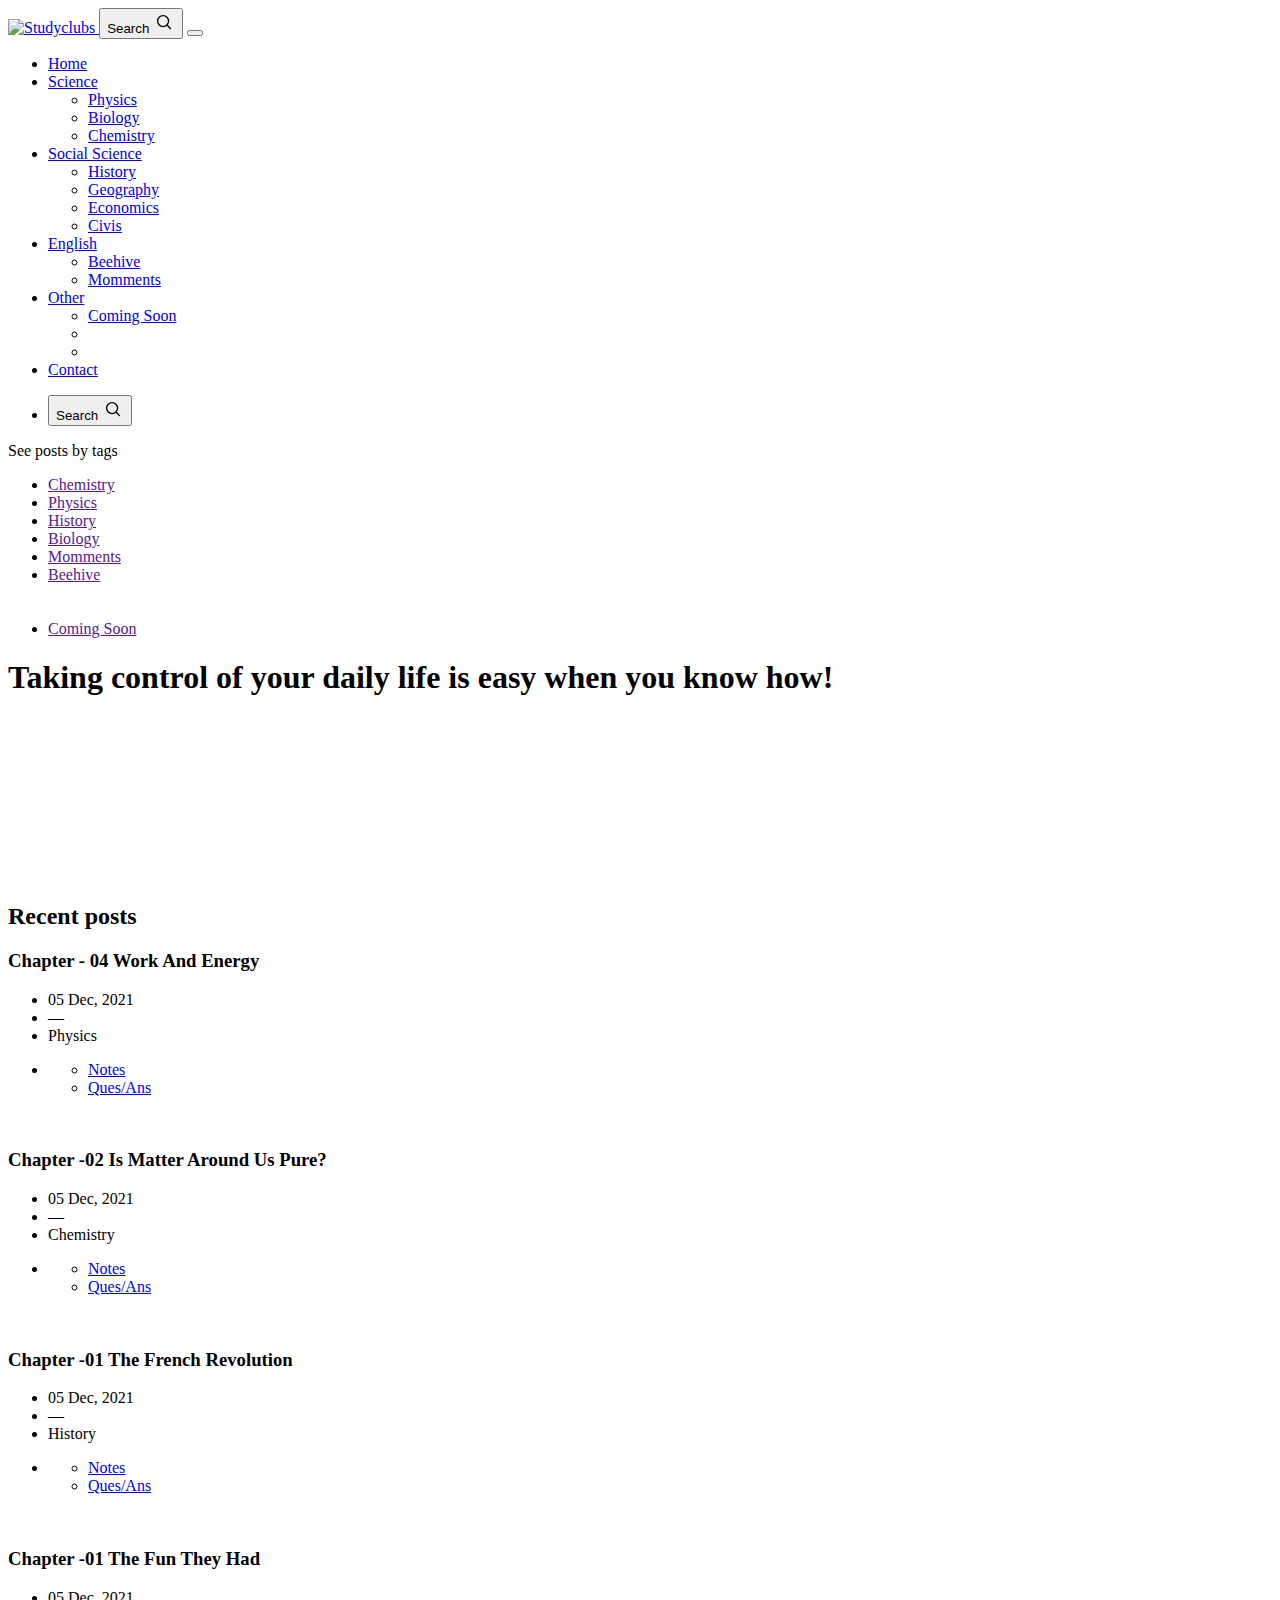
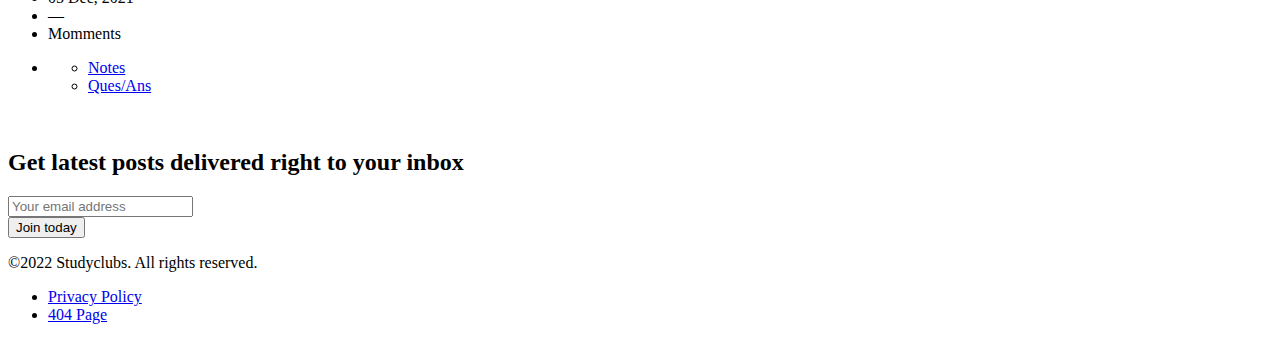
==== index.html @ 99932de3 "Rename index.htm to index.html" ====
<!DOCTYPE html>
<html lang="en-US">

<head>
    <meta charset="utf-8">
    <title>Studyclubs  |  Home</title>

    <meta name="author" content="Kaushalendra">
    <meta name="viewport" content="width=device-width, initial-scale=1, maximum-scale=5">
    <meta name="description" content="Ncert solution and notes help the student and also question answer">

    <link rel="shortcut icon" href="assets/images/favicon.png" type="image/x-icon">

    <!-- CSS Plugins -->
    <link rel="preconnect" href="https://fonts.googleapis.com">
    <link rel="preconnect" href="https://fonts.gstatic.com" crossorigin>
    <link href="https://fonts.googleapis.com/css2?family=Crete+Round&family=Work+Sans:wght@500;600&display=swap"
        rel="stylesheet">
        
    <link rel="stylesheet" href="https://cdnjs.cloudflare.com/ajax/libs/tabler-icons/1.35.0/iconfont/tabler-icons.min.css" />
    <link rel="stylesheet" href="assets/css/bootstrap.min.css">

    <!-- Main Stylesheet -->
    <link rel="stylesheet" href="assets/css/style.css">
</head>

<body>



	<div class="header-height-fix"></div>
	<header class="header-nav">
  		<div class="container">
    		<div class="row">
      			<div class="col-12">
        			<nav class="navbar navbar-expand-lg navbar-light p-0">
          				<!-- logo -->
          				<a class="navbar-brand font-weight-bold mb-0" href="index.html" title="Qurno">
            				<img class="img-fluid" width="200" height="35" src="assets/images/logo.svg" alt="Studyclubs">
          				</a>

          				<button class="search-toggle d-inline-block d-lg-none ms-auto me-1 me-sm-3" data-toggle="search" aria-label="Search Toggle">
            				<span>Search</span>
            				<svg width="22" height="22" stroke-width="1.5" viewBox="0 0 24 24" fill="none" xmlns="http://www.w3.org/2000/svg"><path d="M15.5 15.5L19 19" stroke="currentColor" stroke-linecap="round" stroke-linejoin="round"/><path d="M5 11C5 14.3137 7.68629 17 11 17C12.6597 17 14.1621 16.3261 15.2483 15.237C16.3308 14.1517 17 12.654 17 11C17 7.68629 14.3137 5 11 5C7.68629 5 5 7.68629 5 11Z" stroke="currentColor" stroke-linecap="round" stroke-linejoin="round"/></svg>
          				</button>

          				<button class="navbar-toggler" type="button" data-bs-toggle="collapse" data-bs-target="#navHeader" aria-controls="navHeader" aria-expanded="false" aria-label="Toggle navigation">
            				<i class="ti ti-menu d-inline"></i>
            				<i class="ti ti-x d-none"></i>
          				</button>

          				<div class="collapse navbar-collapse" id="navHeader">
            				<ul class="navbar-nav mx-auto">
              					<li class="nav-item active">
                					<a class="nav-link" href="index.html">Home</a>
              					</li>
				              	<li class="nav-item dropdown">
				                	<a class="nav-link dropdown-toggle" href="#" id="navbarDropdown" role="button" data-bs-toggle="dropdown" aria-expanded="false">Science</a>
				                	<ul class="dropdown-menu" aria-labelledby="navbarDropdown">
				                		<li><a class="dropdown-item" href="#">Physics</a></li>
				                		<li><a class="dropdown-item" href="#">Biology</a></li>
				                		<li><a class="dropdown-item" href="#">Chemistry</a></li>
				              		</ul>
				              	</li>
				              	<li class="nav-item dropdown">
					              	<a class="nav-link dropdown-toggle" href="#" id="navbarDropdown" role="button" data-bs-toggle="dropdown" aria-expanded="false">Social Science</a>
					              	<ul class="dropdown-menu" aria-labelledby="navbarDropdown">
					              		<li><a class="dropdown-item" href="#">History</a></li>
					              		<li><a class="dropdown-item" href="#">Geography</a></li>
					              		<li><a class="dropdown-item" href="#">Economics</a></li>
					              		<li><a class="dropdown-item" href="#">Civis</a></li>
					              	</ul>
				              	</li>
				              	<li class="nav-item dropdown">
					              	<a class="nav-link dropdown-toggle" href="#" id="navbarDropdown" role="button" data-bs-toggle="dropdown" aria-expanded="false">English</a>
					              	<ul class="dropdown-menu" aria-labelledby="navbarDropdown">
						              	<li><a class="dropdown-item" href="#">Beehive</a></li>
						              	<li><a class="dropdown-item" href="#">Momments</a></li>
					              	</ul>
				              	</li>
				              	<li class="nav-item dropdown">
				              		<a class="nav-link dropdown-toggle" href="#" id="navbarDropdown" role="button" data-bs-toggle="dropdown" aria-expanded="false">Other</a>
				              		<ul class="dropdown-menu" aria-labelledby="navbarDropdown">
				              			<li><a class="dropdown-item" href="#">Coming Soon</a></li>
				              			<li><a class="dropdown-item" href="#"></a></li>
				             		 	<li><a class="dropdown-item" href="#"></a></li>
				              		</ul>
				              	</li>
				              	<li class="nav-item @@contact">
				              		<a class="nav-link" href="#">Contact</a>
				              	</li>
            				</ul>
            
            				<div class="navbar-right d-none d-lg-inline-block">
              					<ul class="social-links list-unstyled list-inline">
                					<li class="list-inline-item ms-4 d-none d-lg-inline-block">
                  						<button class="search-toggle" data-toggle="search" aria-label="Search Toggle">
                    						<span>Search</span>
                    						<svg width="22" height="22" stroke-width="1.5" viewBox="0 0 24 24" fill="none" xmlns="http://www.w3.org/2000/svg"><path d="M15.5 15.5L19 19" stroke="currentColor" stroke-linecap="round" stroke-linejoin="round"/><path d="M5 11C5 14.3137 7.68629 17 11 17C12.6597 17 14.1621 16.3261 15.2483 15.237C16.3308 14.1517 17 12.654 17 11C17 7.68629 14.3137 5 11 5C7.68629 5 5 7.68629 5 11Z" stroke="currentColor" stroke-linecap="round" stroke-linejoin="round"/></svg>
                  						</button>
                					</li>
              					</ul>
            				</div>
          				</div>
        			</nav>
      			</div>
    		</div>
  		</div>
	</header>




	<div class="search-block">
	  	<div data-toggle="search-close">
	    	<span class="ti ti-x text-primary"></span>
	  	</div>
	
	  	<div class="mt-4 card-meta">
	    	<p class="h4 mb-3">See posts by tags</p>
	    	<ul class="card-meta-tag list-inline">
	      		<li class="list-inline-item me-1 mb-2">
	        		<a class="small" href="">Chemistry</a>
	      		</li>
	      		<li class="list-inline-item me-1 mb-2">
	        		<a class="small" href="">Physics</a>
	      		</li>
	      		<li class="list-inline-item me-1 mb-2">
	        		<a class="small" href="">History</a>
	      		</li>
	      		<li class="list-inline-item me-1 mb-2">
	        		<a class="small" href="">Biology</a>
	      		</li>
	      		<li class="list-inline-item me-1 mb-2">
	        		<a class="small" href="">Momments</a>
	      		</li>
	      		<li class="list-inline-item me-1 mb-2">
	        		<a class="small" href="">Beehive</a>
	      		</li>
	      		<br><br>
	      		<li class="list-inline-item me-1 mb-2">
	      			<a class="small" href="">Coming Soon</a>
	      		</li>
	    	</ul>
	  	</div>
	</div>







	<!-- banner start -->
	<section class="section banner overflow-hidden">
	  	<div class="container">
	    	<div class="row">
	      		<div class="col-lg-9 col-md-11 mx-auto text-center position-relative">
	        		<h1 class="text-dark mb-0">Taking control of your daily life is easy when you know how!</h1>
	        		<svg class="wave text-primary" width="650" viewBox="0 0 484 120" fill="none" xmlns="http://www.w3.org/2000/svg">
	        			
	        		</svg>
	      		</div>
	    	</div>
	  	</div>
	</section>
	<!-- banner end -->



	<!-- blog warpper start -->
	<section>
	  	<div class="container">
	 	   	<div class="row">
	      		<div class="col-12 text-center">
	        		<h2 class="section-title">
	          			<span>Recent posts</span>
	        		</h2>
	      		</div>
	    	</div>
	    	<div class="row gy-5 gx-4 g-xl-5">
	    	
	      		<div class="col-lg-6">
	        		<article class="card post-card h-100 border-2 bg-transparent">
	          			<div class="card-body">
	            			<p class="d-block" title="#">
	              				<h3 class="mb-3 post-title">
	                				Chapter - 04 <span class="topic">Work And Energy</span>
	              				</h3>
	            			</p>
	            			<ul class="card-meta list-inline mb-3">
	            				<li class="list-inline-item mt-2">
	            					<i class="ti ti-calendar-event"></i>
	            					<span>05 Dec, 2021</span>
	            				</li>
	            				<li class="list-inline-item mt-2">—</li>
	            				<li class="list-inline-item mt-2">
	            					<span>Physics</span>
	            				</li>
	            			</ul>
	          			</div>
	        			<div class="card-footer border-top-0 bg-transparent p-0">
	        				<ul class="card-meta list-inline">
			        			<li class="list-inline-item mt-2">
			        				<ul class="card-meta-tag list-inline">
			        					<li class="list-inline-item small"><a href="#">Notes</a></li>
			        					<li class="list-inline-item small"><a href="#">Ques/Ans</a></li>
			        				</ul>
			        			</li>
		        			</ul>
	        			</div>
	        			<br>
	        		</article>
	      		</div>

	      		<div class="col-lg-6">
	        		<article class="card post-card h-100 border-2 bg-transparent">
	          			<div class="card-body">
	            			<p class="d-block" title="#">
	              				<h3 class="mb-3 post-title">
	                				Chapter -02 <span class="topic">Is Matter Around Us Pure?</span>
	              				</h3>
	            			</p>
	            			<ul class="card-meta list-inline mb-3">
	            				<li class="list-inline-item mt-2">
	            					<i class="ti ti-calendar-event"></i>
	            					<span>05 Dec, 2021</span>
	            				</li>
	            				<li class="list-inline-item mt-2">—</li>
	            				<li class="list-inline-item mt-2">
	            					<span>Chemistry</span>
	            				</li>
	            			</ul>
	          			</div>
	        			<div class="card-footer border-top-0 bg-transparent p-0">
	        				<ul class="card-meta list-inline">
			        			<li class="list-inline-item mt-2">
			        				<ul class="card-meta-tag list-inline">
			        					<li class="list-inline-item small"><a href="#">Notes</a></li>
			        					<li class="list-inline-item small"><a href="#">Ques/Ans</a></li>
			        				</ul>
			        			</li>
		        			</ul>
	        			</div>
	        			<br>
	        		</article>
	      		</div>

	      		<div class="col-lg-6">
	        		<article class="card post-card h-100 border-2 bg-transparent">
	          			<div class="card-body">
	            			<p class="d-block" title="#">
	              				<h3 class="mb-3 post-title">
	                				Chapter -01 <span class="topic">The French Revolution</span>
	              				</h3>
	            			</p>
	            			<ul class="card-meta list-inline mb-3">
	            				<li class="list-inline-item mt-2">
	            					<i class="ti ti-calendar-event"></i>
	            					<span>05 Dec, 2021</span>
	            				</li>
	            				<li class="list-inline-item mt-2">—</li>
	            				<li class="list-inline-item mt-2">
	            					<span>History</span>
	            				</li>
	            			</ul>
	          			</div>
	        			<div class="card-footer border-top-0 bg-transparent p-0">
	        				<ul class="card-meta list-inline">
			        			<li class="list-inline-item mt-2">
			        				<ul class="card-meta-tag list-inline">
			        					<li class="list-inline-item small"><a href="#">Notes</a></li>
			        					<li class="list-inline-item small"><a href="#">Ques/Ans</a></li>
			        				</ul>
			        			</li>
		        			</ul>
	        			</div>
	        			<br>
	        		</article>
	      		</div>

	      		<div class="col-lg-6">
	        		<article class="card post-card h-100 border-2 bg-transparent">
	          			<div class="card-body">
	            			<p class="d-block" title="#">
	              				<h3 class="mb-3 post-title">
	                				Chapter -01 <span class="topic">The Fun They Had</span>
	              				</h3>
	            			</p>
	            			<ul class="card-meta list-inline mb-3">
	            				<li class="list-inline-item mt-2">
	            					<i class="ti ti-calendar-event"></i>
	            					<span>05 Dec, 2021</span>
	            				</li>
	            				<li class="list-inline-item mt-2">—</li>
	            				<li class="list-inline-item mt-2">
	            					<span>Momments</span>
	            				</li>
	            			</ul>
	          			</div>
	        			<div class="card-footer border-top-0 bg-transparent p-0">
	        				<ul class="card-meta list-inline">
			        			<li class="list-inline-item mt-2">
			        				<ul class="card-meta-tag list-inline">
			        					<li class="list-inline-item small"><a href="#">Notes</a></li>
			        					<li class="list-inline-item small"><a href="#">Ques/Ans</a></li>
			        				</ul>
			        			</li>
		        			</ul>
	        			</div>
	        			<br>
	        		</article>
	      		</div>
	      	</div>
		</div>
	</section>








	<!-- start of footer -->
	<footer>
	  	<div class="container">
	    	<div class="section">
	      		<div class="row justify-content-center align-items-center">
	        		<div class="col-xl-6 col-lg-8 col-md-10">
	          			<!-- newsletter block -->
	          			<div class="newsletter-block">
	            			<h2 class="section-title text-center mb-4">Get latest posts delivered right to your inbox</h2>
	            			<form action="#" method="post" novalidate>
	              				<div class="input-group flex-column flex-sm-row flex-nowrap flex-sm-nowrap">
	                				<input type="email" name="email" class="form-control required email w-auto text-center text-sm-start" placeholder="Your email address" aria-label="Subscription" required>
	                				<div class="input-group-append d-flex d-sm-inline-block mt-2 mt-sm-0 ms-0 w-auto">
	                  					<button type="submit" name="subscribe" id="mc-embedded-subscribe" class="input-group-text w-100 justify-content-center" aria-label="Subscription Button"><i class="ti ti-user-plus me-2"></i> Join today</button>
	                				</div>
	              				</div>
	            			</form>
	          			</div>
	          			<!-- newsletter block -->
	        		</div>
	      		</div>
	    	</div>
	    	<div class="pb-5">
	      		<div class="row g-2 g-lg-4 align-items-center">
	        		<div class="col-lg-6 text-center text-lg-start">
	          			<p class="mb-0 copyright-text content">&copy;2022 Studyclubs. All rights reserved.</p>
	        		</div>
	        		<div class="col-lg-6 text-center text-lg-end">
	          			<ul class="list-inline footer-menu">
	            			<li class="list-inline-item m-0"><a href="privacy.html">Privacy Policy</a></li>
	            			<li class="list-inline-item m-0"><a href="404-page.html">404 Page</a></li>
	          			</ul>
	        		</div>
	      		</div>
	    	</div>
	  	</div>
	</footer>
	<!-- end of footer -->








    <!-- JS Plugins -->
    <script src="assets/js/jquery.min.js"></script>
    <script src="assets/js/bootstrap.min.js"></script>
    <script src="assets/js/lightense.min.js"></script>

    <!-- Main Script -->
    <script src="assets/js/script.js"></script>


</body>

</html>
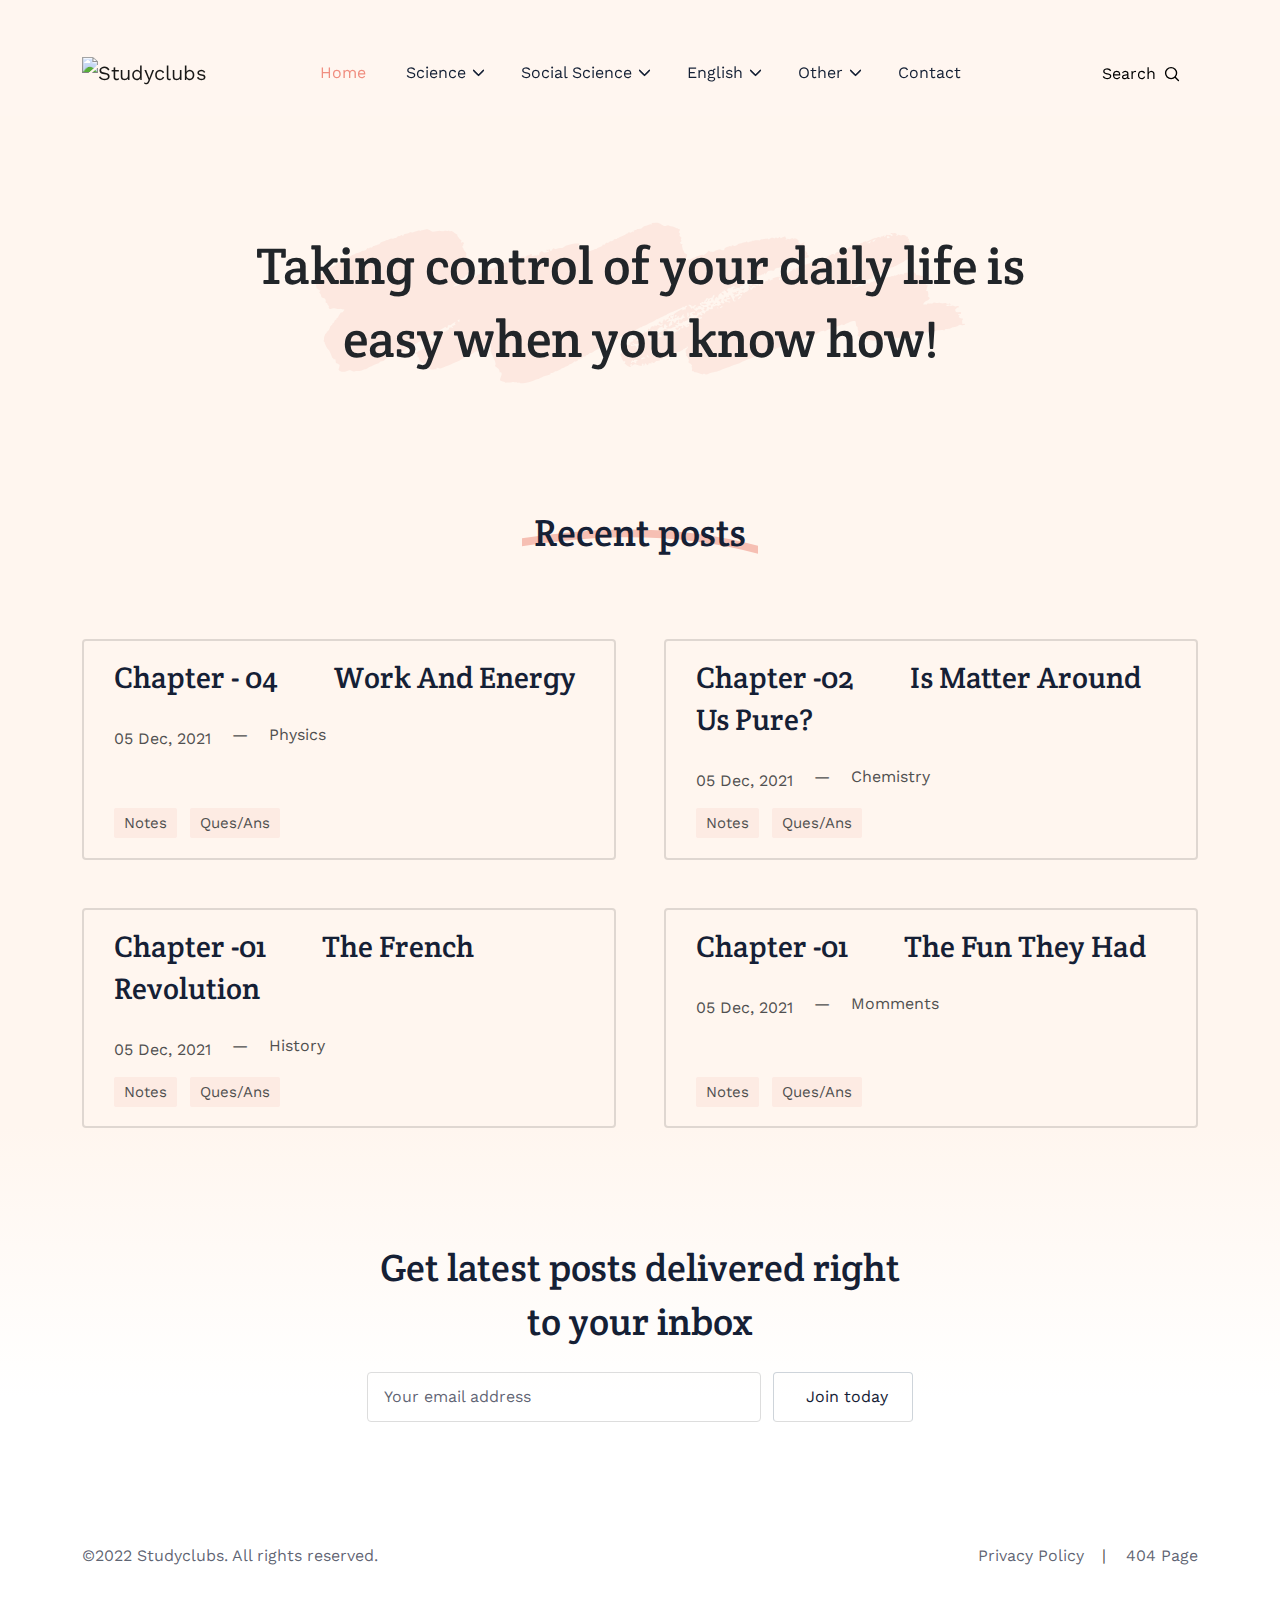
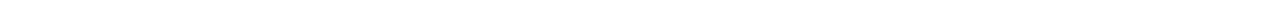
==== commit 1a654b8f: "Rename index.htm to index.html" ====
--- a/index.html
+++ b/index.html
@@ -158,6 +158,20 @@
 	      		<div class="col-lg-9 col-md-11 mx-auto text-center position-relative">
 	        		<h1 class="text-dark mb-0">Taking control of your daily life is easy when you know how!</h1>
 	        		<svg class="wave text-primary" width="650" viewBox="0 0 484 120" fill="none" xmlns="http://www.w3.org/2000/svg">
+	        			<path d="M107.63 72.0468C105.603 73.1066 105.599 73.3928 107.506 74.1933C107.542 73.5314 107.579 72.9277 107.63 72.0468ZM270.799 68.9209C270.568 68.9925 269.908 69.064 269.321 69.0774C269.321 69.0774 269.321 69.0774 268.92 69.0461C268.246 69.0014 268.246 69.0014 268.246 69.0014C267.95 69.4083 267.798 69.8779 267.909 70.0389C268.019 70.1999 268.615 70.4324 268.952 70.1686C269.289 69.9047 269.889 68.0533 270 68.5229C270.111 68.9924 271.025 68.8449 270.799 68.9164V68.9209ZM273.874 62.3964C273.727 63.0537 273.297 63.5993 272.928 63.6127C272.928 63.6127 272.928 63.6127 272.692 63.7379C271.353 64.4624 269.889 64.9945 268.426 65.5267C267.936 65.7056 267.936 65.7056 267.936 65.7056C267.451 65.9873 266.514 66.4479 265.849 66.7341C265.189 67.0203 263.568 67.6956 262.972 67.9237C262.372 68.1562 261.051 69.0774 260.742 69.1356C260.433 69.1937 259.255 70.012 258.253 70.334C257.251 70.656 254.919 72.1183 254.629 72.1139C254.338 72.1094 253.511 72.5924 253.271 72.807C253.026 73.0217 252.052 73.5985 251.752 73.7148C251.452 73.8311 250.279 74.3364 249.831 74.6092C249.383 74.8775 247.665 75.9284 246.922 76.2414C246.179 76.5545 243.847 77.4533 243.496 77.7663C243.496 77.7663 243.496 77.7664 243.269 77.8334C242.388 78.1062 242.388 78.1062 242.388 78.1062C241.603 78.6205 239.973 79.5462 238.758 80.1678C238.758 80.1678 238.758 80.1678 237.664 80.7581C237.151 81.0309 236.648 81.3394 236.089 81.5273C234.981 81.9029 234.981 81.9029 234.981 81.9029C233.882 82.6139 232.755 83.1371 232.478 83.0611C232.201 82.9851 231.43 83.7185 231.204 83.9465C230.973 84.1746 229.939 84.6621 229.574 84.7068C229.205 84.7515 227.838 85.0958 226.988 85.1003C226.988 85.1003 226.988 85.1003 226.956 85.9947C226.947 86.187 226.143 86.4106 225.672 86.5089C225.534 86.5358 225.534 86.5358 225.534 86.5358C225.229 86.5 224.527 86.9159 223.978 87.4615C223.423 88.0115 220.805 88.8835 220.297 89.1653C219.789 89.447 218.769 90.5203 218.69 90.3503C218.612 90.1804 218.312 90.0999 218.141 90.4487C217.97 90.7975 216.747 91.1195 216.765 91.2402C216.783 91.361 216.59 91.5935 216.285 91.4773C216.285 91.4773 216.285 91.4772 215.994 91.4012C215.901 91.3744 215.717 91.4147 215.657 91.4773C215.334 91.7992 215.093 92.3538 214.715 92.4164C214.133 92.5103 214.133 92.5103 214.133 92.5103C213.639 92.7383 212.72 93.1989 212.092 93.5299C211.459 93.8563 208.767 95.3142 207.572 96.1057C207.572 96.1057 207.572 96.1057 206.426 96.781C206.182 96.9241 205.914 97.085 205.628 97.1387C205.24 97.2103 204.783 97.1074 204.432 97.2281C204.233 97.2908 204.247 97.6888 204.053 97.8498C203.827 98.042 203.827 98.042 203.827 98.042C203.494 98.203 203.106 98.4982 202.968 98.686C202.968 98.686 202.968 98.686 202.82 98.6949C202.257 98.7262 202.257 98.7262 202.257 98.7262C201.915 99.0572 201.472 99.5401 201.269 99.804C201.065 100.068 199.786 99.7458 199.366 99.889C199.366 99.889 199.366 99.8889 199.32 100.081C199.154 100.761 199.154 100.761 199.154 100.761C198.447 100.944 197.713 101.244 197.533 101.427C197.353 101.611 196.388 101.852 195.866 101.919C195.866 101.919 195.866 101.919 195.681 102.483C195.497 103.042 195.497 103.042 195.497 103.042C194.772 103.408 194.121 103.695 194.047 103.681C193.978 103.668 193.668 103.52 193.47 103.431C193.276 103.337 192.583 103.999 192.338 104.24C192.094 104.477 190.584 105.273 189.693 105.676C189.693 105.676 189.693 105.676 188.986 106.199C188.261 106.735 188.261 106.735 188.261 106.735C187.222 107.102 186.059 107.675 185.666 108.01C185.278 108.341 183.685 108.632 183.597 108.775C183.514 108.913 182.12 109.812 180.808 110.523C180.808 110.523 180.808 110.523 179.622 110.823C179.252 110.917 178.703 110.845 178.509 111.028C177.913 111.592 177.913 111.592 177.913 111.592C177.142 112.079 176.099 112.231 175.586 111.923C175.586 111.923 175.586 111.923 175.314 112.679C175.194 113.005 175.194 113.005 175.194 113.005C174.695 113.278 174.062 113.569 173.794 113.658C173.522 113.743 171.98 114.177 170.978 114.449C169.976 114.722 167.201 116.225 166.628 116.516C166.628 116.516 166.628 116.516 166.056 116.677C163.816 117.294 163.816 117.294 163.816 117.294C161.466 118.179 158.852 119.065 158.007 119.27C157.162 119.476 154.909 120.062 154.812 119.995C154.72 119.919 154.239 119.887 153.953 119.91C153.671 119.937 152.757 119.883 152.711 119.717C152.669 119.552 152.175 119.029 151.774 119.19C151.372 119.351 150.398 119.467 150.434 119.114C150.467 118.76 149.114 119.239 148.634 119.056C148.153 118.877 146.768 118.649 146.62 118.962C146.62 118.962 146.62 118.962 146.376 119.002C144.972 119.23 144.972 119.23 144.972 119.23C143.388 119.302 142.035 119.342 141.966 119.315C141.897 119.288 141.527 118.993 141.246 118.747C140.964 118.497 139.071 118.421 137.903 117.701C137.903 117.701 137.903 117.701 137.824 116.838C137.815 116.708 138.378 114.941 138.447 114.83C138.581 114.615 138.581 114.615 138.581 114.615C138.706 114.369 138.872 113.873 138.955 113.506C139.034 113.144 139.029 111.994 138.766 111.744C138.503 111.494 137.455 111.646 137.455 111.1C137.455 110.554 136.956 109.061 136.351 108.842C135.742 108.627 134.675 107.16 133.862 106.99C133.862 106.99 133.862 106.99 134.319 106.078C134.546 105.626 134.546 105.626 134.546 105.626C134.444 105.023 134.167 103.882 133.936 103.091C133.705 102.299 132.098 99.0616 131.406 97.4249C131.406 97.4249 131.406 97.4249 130.653 95.976C130.579 95.8374 130.579 95.8374 130.579 95.8374C130.722 95.6138 130.926 94.9117 131.032 94.2811C131.138 93.6506 130.575 91.9692 130.57 91.8976C130.565 91.8261 130.695 91.5488 130.852 91.285C131.013 91.0211 131.083 90.1133 130.672 89.9792C130.261 89.845 129.259 91.0658 128.548 91.446C127.836 91.8261 124.733 93.5299 123.191 94.3348C121.644 95.1442 117.465 97.6172 117.082 97.7648C116.704 97.9079 114.843 98.7844 113.735 99.3121C112.622 99.8353 109.528 101.722 108.928 101.986C108.327 102.255 106.402 103.431 105.769 103.672C105.137 103.918 103.202 104.719 102.879 104.884C102.56 105.054 101.175 105.734 100.519 106.033C99.8636 106.329 97.4163 107.151 96.6867 107.415C95.9618 107.675 93.713 108.533 93.2836 108.703C92.8496 108.873 90.7163 108.323 90.5454 108.265C90.3746 108.207 89.8851 108.403 90.1299 108.484C90.3792 108.564 90.8317 108.994 90.5039 109.231C90.5039 109.231 90.5039 109.231 90.3792 109.249C89.4511 109.396 89.4511 109.396 89.4511 109.396C88.4121 109.495 87.4332 109.557 87.2855 109.535C87.1331 109.513 86.1311 109.262 85.3877 109.061C84.6443 108.86 82.5941 108.269 82.6864 107.496C82.6864 107.496 82.6864 107.496 81.7214 106.981C81.1303 106.664 81.1303 106.664 81.1303 106.664C80.6917 105.98 80.5162 105.483 80.7425 105.555C80.9687 105.626 81.7306 105.68 81.7537 105.456C81.7768 105.233 81.6613 104.66 81.4489 104.678C81.4489 104.678 81.449 104.678 81.3751 104.732C80.8764 105.09 80.8764 105.09 80.8764 105.09C80.3223 104.915 79.2603 104.227 78.5168 103.556C78.5168 103.556 78.5168 103.556 77.9904 102.876C77.7965 102.626 77.7965 102.626 77.7965 102.626C77.9396 102.179 77.815 101.745 77.5241 101.655C77.2332 101.57 77.6811 100.917 77.6811 100.846C77.6811 100.779 77.0254 100.39 76.2589 99.9873C76.2589 99.9873 76.2589 99.9873 76.3651 99.2092C76.4343 98.7218 76.2589 98.3417 75.7648 98.0286C75.4 97.7961 75.4 97.7961 75.4 97.7961C74.9198 97.3892 74.9475 96.9777 75.4693 96.8749C75.9911 96.7765 77.1639 96.0967 77.3717 95.824C77.5795 95.5467 78.443 95.0414 78.9924 95.1263C78.9924 95.1263 78.9924 95.1264 79.2833 94.9922C79.7636 94.7686 80.096 94.3527 80.5393 94.062C80.8302 93.8742 80.8302 93.8742 80.8302 93.8742C81.2227 93.7445 82.3078 93.5164 83.2359 93.3644C83.2359 93.3644 83.2359 93.3644 83.3006 92.1301C83.3098 91.8842 83.3098 91.8842 83.3098 91.8842C83.3052 91.6382 83.5591 91.5667 83.8731 91.7187C84.1871 91.8708 85.0552 91.4325 84.949 90.7573C84.949 90.7573 84.949 90.7573 86.1588 90.7617C86.362 90.7662 86.6252 90.4264 86.7452 90.2028C86.8006 90.091 86.8006 90.091 86.8006 90.091C86.639 89.8942 86.4312 89.7869 86.3343 89.854C86.2419 89.921 85.7848 89.845 85.9372 89.2502C85.9372 89.2502 85.9372 89.2502 86.1219 88.888C86.2096 88.7136 86.3943 88.5079 86.8283 88.7449C87.1423 88.9148 87.1423 88.9148 87.1423 88.9148C87.6641 88.8612 88.7815 88.414 89.6312 87.9176C89.6312 87.9176 89.6312 87.9176 89.5988 87.0858C89.5896 86.9204 89.5896 86.9204 89.5896 86.9204C89.5988 86.7326 89.7374 86.4911 89.9082 86.3793C90.0791 86.2675 90.6193 86.1288 90.6424 86.3837C90.6424 86.3837 90.6424 86.3837 90.7486 86.6342C90.8086 86.7728 91.021 86.9561 91.1826 86.9651C91.3535 86.974 91.6813 86.8265 91.7044 86.7147C91.806 86.1423 91.806 86.1423 91.806 86.1423C92.2631 85.6683 92.6695 85.1719 92.711 85.0466C92.711 85.0466 92.711 85.0466 92.711 84.9259C92.7157 84.358 92.7157 84.358 92.7157 84.358C93.3621 84.0539 94.0409 83.7453 94.221 83.6648C94.4057 83.5888 95.1075 83.4815 95.3615 83.477C95.6155 83.4681 95.5231 82.9404 95.3661 82.8509C95.2137 82.7615 94.6365 82.037 95.066 81.7508C95.4954 81.4646 97.1716 81.5496 97.3239 81.2232C97.4763 80.8967 98.8754 80.3332 99.2171 80.0157C99.2171 80.0157 99.2171 80.0157 99.6142 79.7966C100.113 79.5238 100.191 79.2644 99.6742 78.938C99.6419 78.9201 99.882 78.4819 100.085 78.4148C100.649 78.2359 100.649 78.2359 100.649 78.2359C101.378 78.1017 102.02 78.1733 102.075 78.3924C102.131 78.6115 102.523 78.6697 102.819 78.0347C102.819 78.0347 102.819 78.0347 102.209 77.422C101.895 77.109 101.895 77.109 101.895 77.109C102.389 77.1403 103.47 76.8317 104.292 76.4248C104.292 76.4248 104.292 76.4248 104.56 75.7495C104.62 75.5885 104.62 75.5885 104.62 75.5885C104.176 75.2889 104.001 74.9491 104.232 74.8238C104.463 74.6986 104.961 74.1709 104.601 74.0457C104.601 74.0457 104.601 74.0457 104.476 74.1083C103.691 74.5197 103.691 74.5197 103.691 74.5197C102.851 74.9893 101.946 75.6377 101.674 75.9508C101.401 76.2683 100.256 76.6707 100.196 76.5366C100.136 76.4024 99.7574 76.1296 99.5588 76.3756C99.3603 76.6171 98.8154 77.1403 98.723 77.0777C98.6307 77.0151 98.663 77.2655 99.0001 77.7619C99.3372 78.2627 97.3239 78.6563 97.4024 78.4684C97.4855 78.2806 97.6518 77.6769 97.5317 77.6948C97.4117 77.7082 96.0864 78.3656 94.6966 79.0945C93.3067 79.8234 88.5461 82.4619 87.1793 83.2981C87.1793 83.2981 87.1793 83.2981 85.854 83.96C84.6674 84.5503 84.6674 84.5503 84.6674 84.5503C83.4483 85.2837 81.6198 86.2943 80.5993 86.7907C80.5993 86.7907 80.5993 86.7907 79.8513 87.4928C79.094 88.1993 79.094 88.1993 79.094 88.1993C78.0043 88.8031 76.6421 89.5141 76.0649 89.769C75.4924 90.0239 73.6731 91.1553 72.9527 91.4594C72.2278 91.7635 69.2818 93.5164 67.7488 94.3661C67.7488 94.3661 67.7488 94.3661 66.3774 95.1442C65.7217 95.5154 65.7217 95.5154 65.7217 95.5154C65.0199 95.654 63.9717 96.3025 63.3853 96.9554C63.3853 96.9554 63.3853 96.9554 62.8773 96.9419C61.312 96.9062 61.312 96.9062 61.312 96.9062C60.2269 97.6709 58.6985 98.5161 57.9181 98.7844C57.1378 99.0572 54.9306 100.519 54.2426 100.663C53.5546 100.806 52.0308 102.371 51.4629 102.742C50.8995 103.118 48.7016 103.511 48.3876 103.659C48.3876 103.659 48.3876 103.659 48.2445 103.864C47.7042 104.647 47.7042 104.647 47.7042 104.647C46.6653 105.018 45.2708 105.501 44.6059 105.725C43.9409 105.948 42.0062 107.08 41.5167 107.344C41.5167 107.344 41.5167 107.344 41.0458 107.558C40.7826 107.679 40.4501 107.71 40.21 107.849C39.4435 108.292 38.7786 108.985 37.9382 109.159C37.0886 109.338 37.0886 109.338 37.0886 109.338C36.2759 109.665 34.8814 110.183 33.9902 110.492C33.099 110.805 30.4163 110.501 30.2177 110.644C30.0192 110.791 29.1326 111.078 28.7401 110.917C28.3476 110.751 26.8746 110.255 26.3436 110.009C25.8126 109.758 23.6424 110.917 22.3726 111.176C22.3726 111.176 22.3726 111.176 21.1351 111.23C20.1008 111.274 20.1008 111.274 20.1008 111.274C19.1449 111.002 17.9998 110.255 17.5657 109.62C17.5657 109.62 17.5657 109.62 17.695 109.177C17.9167 108.403 17.9167 108.403 17.9167 108.403C18.1568 107.554 18.3738 106.534 18.3969 106.141C18.4246 105.743 17.0486 105.242 16.9101 105.166C16.7715 105.09 16.1389 104.821 15.8526 104.678C15.5664 104.531 15.3863 103.511 15.3909 103.162C15.3955 102.814 15.2662 101.888 15.1092 101.807C15.1092 101.807 15.1092 101.807 15.0538 101.816C14.5551 101.915 14.5551 101.915 14.5551 101.915C14.0103 102.031 13.6917 101.852 13.8486 101.512C13.8486 101.512 13.8486 101.512 13.373 101.128C12.8744 100.725 12.8744 100.725 12.8744 100.725C12.6481 100.05 11.9509 98.3193 11.3275 96.8704C11.3275 96.8704 11.3275 96.8704 10.6764 95.5825C10.4502 95.1398 10.4502 95.1398 10.4502 95.1398C9.99303 94.7239 9.3789 94.0844 9.08338 93.7088C8.78786 93.3331 7.99827 91.8932 7.8736 91.3655C7.8736 91.3655 7.8736 91.3655 7.70737 90.8914C7.56422 90.4845 7.12094 90.1983 7.21329 89.6661C7.27794 89.2905 7.27794 89.2905 7.27794 89.2905C6.91315 88.8299 6.53452 88.3425 6.44217 88.2038C6.44217 88.2038 6.44217 88.2038 6.48373 88.1144C6.71922 87.618 6.71922 87.618 6.71922 87.618C6.75154 87.0411 6.75154 86.3077 6.7146 85.9902C6.68228 85.6727 7.29179 84.197 7.6381 83.0745C7.6381 83.0745 7.6381 83.0745 8.64934 82.3009C8.83404 82.1623 8.58007 81.6793 8.76478 81.5138C9.04644 81.2544 9.04644 81.2544 9.04644 81.2544C9.53128 81.0845 9.85912 80.8833 9.77139 80.8073C9.68366 80.7312 9.7206 80.5121 10.0438 80.4808C10.367 80.454 10.6441 79.3718 10.8657 78.9604C11.0874 78.549 11.3875 77.8334 11.1613 77.5025C11.1613 77.5025 11.1613 77.5025 11.6276 77.27C11.9093 77.1269 11.9093 77.1269 11.9093 77.1269C11.9647 76.8988 12.1356 76.626 12.2879 76.5276C12.2879 76.5276 12.2879 76.5276 12.4311 76.4427C12.9436 76.1386 12.9436 76.1386 12.9436 76.1386C12.6389 75.7406 12.8467 75.2755 13.4054 75.1056C13.9687 74.9356 14.4905 73.5583 14.6567 73.1603C14.8229 72.7667 16.0189 72.1004 16.4252 71.9708C16.4252 71.9708 16.4252 71.9708 15.9311 71.5772C15.8388 71.5012 15.9773 71.0853 16.0327 71.0853C17.1086 71.0361 17.1086 71.0361 17.1086 71.0361C17.2564 70.3474 17.6858 69.3949 18.0598 68.9254C18.4338 68.4514 19.168 67.0114 19.3666 67.083C19.5651 67.159 20.3409 67.0293 20.738 66.6715C21.1305 66.3138 22.1047 65.1645 21.8739 65.0393C21.6476 64.9096 20.8026 64.5787 20.7149 64.7039C20.6225 64.8291 20.0638 64.9632 19.8468 64.4847C19.8468 64.4847 19.8468 64.4848 19.5882 64.3864C19.2557 64.2567 19.2557 64.2567 19.2557 64.2567C18.7709 64.3059 17.9952 64.4043 17.5427 64.4803C17.0855 64.5518 15.4602 63.9258 14.6752 63.881C13.8902 63.8363 11.5076 64.4043 11.1197 64.5026C10.7272 64.6055 9.69751 63.407 10.5379 62.3919C10.5379 62.3919 10.5379 62.3919 9.48049 61.256C9.24961 61.0145 9.24961 61.0146 9.24961 61.0146C9.35582 60.5316 9.24038 60.1157 8.99103 60.0933C8.74169 60.0665 8.10909 59.9636 8.06291 59.9055C8.01674 59.8474 7.96595 59.4807 7.96133 59.2302C7.95671 58.9798 7.99365 58.0899 8.03059 57.8126C8.06291 57.5309 7.13941 56.9048 7.14865 56.5202C7.14865 56.5202 7.14865 56.5203 6.92239 56.3727C6.60378 56.158 6.04506 56.1849 5.61563 56.0552C5.26009 55.9523 5.26009 55.9523 5.26009 55.9523C4.83066 55.7466 4.50743 55.0311 4.54437 54.3514C4.5767 53.6716 3.16836 52.102 3.1268 51.9902C3.1268 51.9902 3.1268 51.9902 3.18221 51.9365C4.18882 50.8856 4.18882 50.8856 4.18882 50.8856C3.10371 50.3803 1.72769 49.5396 1.12742 49.0164C1.12742 49.0164 1.12742 49.0164 1.04892 48.3903C0.951953 47.6301 0.951953 47.6301 0.951953 47.6301C0.988893 46.7536 0.887308 46.0828 0.71646 46.1365C0.55023 46.1946 0.153124 46.0604 0.116184 45.7385C0.116184 45.7385 0.116184 45.7385 0.245474 45.6848C0.647197 45.5193 1.82004 45.5417 0.300884 45.2242C0.231622 45.2108 0.130037 45.1482 0.125419 45.1035C-0.0454287 43.9765 -0.170101 42.8407 0.651815 41.8255C0.82728 41.6109 1.25209 41.5349 1.50605 41.3515C1.81081 41.1234 2.35106 40.6986 2.28641 40.6271C1.57532 39.8042 2.82204 40.3498 2.90516 40.0547C3.0206 39.6522 3.18683 39.2005 3.51929 38.9009C4.13341 38.3553 4.86298 37.8858 5.59255 37.4341C6.04045 37.1568 6.04044 37.1568 6.04044 37.1568C6.29441 36.7544 7.16712 35.7169 7.98442 34.8583C7.98442 34.8583 7.98442 34.8583 9.47125 35.064C9.59593 35.0819 9.59593 35.0819 9.59593 35.0819C9.78063 34.8985 10.1362 34.5184 10.3855 34.2412C10.6349 33.9639 11.5676 33.5212 11.7107 33.2171C11.8493 32.9175 13.2715 32.9219 13.7286 32.667C14.1857 32.4121 14.8968 31.5625 15.3678 31.9471C15.3678 31.9471 15.3678 31.9471 15.848 31.3523C15.8804 31.3121 15.8804 31.312 15.8804 31.312C15.5248 31.0348 15.5525 30.8112 15.9404 30.8112C16.3329 30.8112 17.1594 30.525 17.0671 30.1762C17.0671 30.1762 17.067 30.1762 17.1686 29.9884C17.4595 29.4741 17.4595 29.4741 17.4595 29.4741C18.1014 29.5054 18.6601 29.3444 18.697 29.1119C18.7294 28.8793 19.4174 28.3651 19.8699 28.1415C20.3224 27.9179 21.9708 27.6093 22.488 27.4796C23.0052 27.3454 23.9795 26.4824 24.2288 26.4242C24.4781 26.3706 25.2908 26.2901 25.2816 25.9368C25.2816 25.9368 25.2816 25.9368 25.3093 25.6908C25.3232 25.579 25.3232 25.579 25.3232 25.579C25.4201 25.4628 26.2374 25.3197 27.1425 25.2615C27.1425 25.2615 27.1425 25.2616 27.1425 25.1811C27.1471 24.3672 27.1471 24.3672 27.1471 24.3672C27.9597 24.233 29.1234 23.8171 29.7283 23.4459C29.7283 23.4459 29.7283 23.446 30.3147 23.1419C30.6795 22.9585 30.6795 22.9585 30.6795 22.9585C31.1735 22.9674 31.917 22.793 32.3325 22.5784C32.3325 22.5784 32.3325 22.5784 32.7389 22.404C33.2099 22.2027 33.7039 22.0283 34.1611 21.8092C34.5628 21.6169 34.8999 21.3441 35.3154 21.1697C35.5786 21.0624 35.9203 21.0714 36.2297 21.0311C37.144 20.9193 37.9751 20.7673 38.3676 19.9489C38.5292 19.6135 38.9956 19.3362 39.4065 19.135C39.5728 19.05 39.8221 19.6537 40.2839 19.211C40.6533 18.8577 40.6533 18.8578 40.6533 18.8578C41.1797 18.5537 41.9831 18.5358 42.4402 18.8086C42.4402 18.8086 42.4402 18.8086 42.805 18.2943C42.9112 18.1467 43.0359 18.0081 43.1421 17.8605C43.2206 17.7577 43.2206 17.7577 43.2206 17.7577C43.2945 17.6369 43.6916 17.5296 44.0979 17.5117C44.5043 17.4938 45.5386 16.8946 45.8572 16.9661C46.1804 17.0422 46.8869 16.434 47.2101 16.5234C47.2101 16.5234 47.2101 16.5234 47.5195 16.349C47.6349 16.2819 47.8935 16.3222 47.9536 16.2461C48.9509 14.9314 48.9509 14.9314 48.9509 14.9314C50.7887 14.2382 52.4787 13.563 52.705 13.4378C52.9312 13.3081 53.9979 13.08 54.5981 12.8743C55.1984 12.6686 56.5744 11.7742 56.8376 11.9129C57.0962 12.047 58.029 12.3422 58.4815 11.8816C58.4815 11.8816 58.4815 11.8816 59.031 11.6982C59.5712 11.5193 59.5712 11.5193 59.5712 11.5193C60.3654 11.5954 60.9103 11.5149 60.7856 11.336C60.6609 11.1571 60.8041 10.6026 61.4598 10.5937C61.4598 10.5937 61.4598 10.5936 61.7645 10.4058C62.1755 10.1464 62.1755 10.1465 62.1755 10.1465C62.4433 10.3119 63.2283 10.1465 63.9163 9.77976C63.9163 9.77976 63.9163 9.77975 64.5489 9.45777C64.7428 9.35939 64.7428 9.3594 64.7428 9.3594C65.0937 9.41754 65.2507 9.58301 65.0937 9.73058C65.0937 9.73058 65.0937 9.73056 64.9921 9.88261C64.9783 9.90497 65.1999 10.0883 65.2923 10.0839C65.5093 10.0615 65.5093 10.0615 65.5093 10.0615C65.7263 9.97653 66.0357 9.45779 66.2019 8.91669C66.2019 8.91669 66.2019 8.91667 66.95 8.70202C68.2383 8.33085 69.739 8.31744 70.7179 7.37387C70.7825 7.31126 71.0365 7.3515 71.1981 7.36492C71.7568 7.42305 71.7568 7.42305 71.7568 7.42305C72.3709 7.4946 73.0682 7.43648 73.3175 7.29785C73.5622 7.15475 74.7351 6.7791 75.3631 6.61364C75.9864 6.4437 77.5056 5.83106 77.7319 5.98311C77.9581 6.13068 78.6646 6.45264 78.6923 6.29612C78.72 6.13513 79.3849 5.94285 79.9852 5.91154C80.5855 5.88024 82.4787 5.31231 82.9866 5.16474C83.4899 5.02164 84.7643 5.6969 84.9213 5.67454C85.0783 5.65666 86.2142 6.20223 87.0638 6.70756C87.9135 7.21288 91.5336 6.3811 92.6279 6.13961C92.6279 6.13961 92.6279 6.13961 93.7869 6.39004C94.6689 6.58233 94.6689 6.58233 94.6689 6.58233C95.7909 6.36768 96.9453 6.16196 97.2362 6.12619C97.5317 6.09488 98.5753 6.43029 98.8662 6.30507C99.1525 6.17986 99.9513 6.10832 99.9559 6.45713C99.9605 6.80147 101.267 6.38557 101.48 6.33638C101.48 6.33638 101.48 6.33638 101.604 6.39452C102.426 6.76121 102.426 6.76122 102.426 6.76122C103.197 7.28443 104.126 7.96864 104.486 8.27721C104.85 8.59024 106.088 9.09109 105.973 9.19842C105.857 9.30575 105.922 9.94522 106.305 10.4461C106.305 10.4461 106.305 10.4461 106.628 10.9156C107.302 11.9173 107.302 11.9173 107.302 11.9173C108.535 12.7402 109.329 13.5809 109.075 13.7821C108.817 13.9834 108.415 14.7257 108.798 14.9448C108.798 14.9448 108.798 14.9448 109.182 15.0343C109.279 15.0566 109.279 15.0566 109.279 15.0566C109.56 14.6899 110.142 14.6452 110.572 14.9582C110.572 14.9582 110.572 14.9582 110.904 15.2847C111.019 15.3965 110.941 15.6245 110.959 15.8034C111.001 16.1791 109.68 15.6201 110.327 16.3445C110.747 16.8141 110.341 16.9974 110.073 17.306C109.819 17.5967 109.819 17.5967 109.819 17.5967C109.63 18.0573 109.768 18.6252 110.128 18.8622C110.488 19.0992 110.65 20.244 110.747 20.3871C110.844 20.5302 111.851 21.8629 112.733 23.0301C112.733 23.0301 112.733 23.0301 112.52 24.3582C112.405 25.0827 112.474 25.7624 113.388 26.2319C113.679 26.3795 113.679 26.3795 113.679 26.3795C113.841 26.7194 114.072 27.2292 114.196 27.5065C114.321 27.7882 115.72 28.1772 116.205 28.3114C116.205 28.3114 116.205 28.3114 116.279 28.5216C116.505 29.1655 116.842 29.1834 117.442 28.8391C117.512 28.7988 117.743 28.8838 117.858 28.9554C118.052 29.0761 118.052 29.0761 118.052 29.0761C118.301 29.2818 118.343 29.5188 118.149 29.5993C117.955 29.6798 117.618 30.1941 117.835 30.5652C117.835 30.5652 117.835 30.5652 117.955 30.8112C118.093 31.0929 118.093 31.0929 118.093 31.0929C118.223 31.406 118.357 31.7682 118.398 31.8979C118.44 32.0231 117.932 33.1634 117.387 34.3619C117.387 34.3619 117.387 34.3619 116.168 35.1981C115.549 35.6185 115.549 35.6185 115.549 35.6185C115.263 36.4503 114.884 37.3626 114.709 37.6398C114.533 37.9171 113.148 38.9277 112.654 39.5449C112.654 39.5449 112.654 39.5449 112.04 39.7058C111.001 39.9742 112.128 40.2291 111.911 40.4169C111.634 40.6539 111.343 40.8954 111.033 41.1056C110.258 41.6377 110.258 41.6377 110.258 41.6377C109.399 42.2235 108.475 42.9659 108.207 43.2879C107.935 43.6098 106.818 44.3969 106.928 44.7144C107.039 45.0319 105.414 45.5596 104.818 45.971C104.818 45.971 104.818 45.971 104.324 46.3914C103.77 46.8609 103.77 46.8609 103.77 46.8609C102.92 47.5138 102.611 47.9968 103.073 47.9342C103.534 47.8716 105.474 47.0129 106.956 46.3735C106.956 46.3735 106.956 46.3735 108.424 45.9978C109.232 45.7921 109.232 45.7921 109.232 45.7921C109.186 45.1974 109.177 44.6071 109.219 44.4818C109.219 44.4818 109.219 44.4818 109.306 44.455C109.45 44.4148 109.722 44.3969 109.773 44.4595C109.939 44.6607 109.939 44.6607 109.939 44.6607C110.101 45.0095 110.479 45.0319 110.779 44.7099C110.779 44.7099 110.779 44.7099 111.024 44.455C111.149 44.3209 111.301 44.066 111.407 44.0749C112.626 44.2046 112.626 44.2046 112.626 44.2046C113.236 43.4846 113.938 42.6305 114.192 42.2995C114.446 41.9686 116.297 41.7808 116.976 41.4052C116.976 41.4052 116.976 41.4052 117.77 41.3023C118.126 41.2576 118.472 41.0474 118.754 40.8551C118.814 40.8149 118.814 40.8149 118.814 40.8149C118.634 40.5466 118.666 40.3319 118.888 40.3408C119.109 40.3453 119.922 40.2335 120.084 40.0681C120.245 39.9071 120.892 39.1156 121.086 38.7578C121.086 38.7578 121.086 38.7578 121.852 38.9188C122.226 38.9948 122.933 38.4358 123.302 38.0512C123.621 37.7203 123.621 37.7203 123.621 37.7203C124.05 37.4788 124.489 37.2552 124.595 37.2239C124.697 37.1926 125.181 37.1658 125.565 37.0942C125.948 37.0271 127.204 36.4235 127.638 36.0255C127.638 36.0255 127.638 36.0255 127.924 35.6051C128.224 35.1579 128.723 36.3609 128.848 35.5201C128.982 34.6392 129.503 35.5693 129.674 35.3904C130.044 35.0148 130.044 35.0148 130.044 35.0148C130.325 35.2473 130.612 35.1758 130.681 34.8538C130.681 34.8538 130.681 34.8538 130.866 34.6168C130.995 34.4558 130.995 34.4558 130.995 34.4558C131.318 34.3798 132.057 34.2725 132.639 34.2233C133.216 34.1741 134.624 33.1768 134.998 32.7967C134.998 32.7967 134.998 32.7967 135.405 32.5016C135.488 32.439 135.488 32.439 135.488 32.439C135.871 32.5865 136.213 32.5463 136.254 32.3585C136.291 32.1662 136.596 31.4909 136.757 31.7279C136.914 31.9649 137.482 32.2377 137.824 32.032C138.166 31.8263 138.771 31.4328 138.877 31.0348C138.877 31.0348 138.877 31.0348 139.593 31.0884C140.077 31.1242 140.077 31.1242 140.077 31.1242C140.618 30.8783 141.273 30.3819 141.532 30.0197C141.532 30.0197 141.532 30.0197 142.114 29.8721C142.405 29.7961 142.539 29.5814 142.843 29.8631C142.963 29.9749 142.963 29.9749 142.963 29.9749C143.259 29.9839 143.859 29.6798 144.298 29.2952C144.298 29.2952 144.298 29.2952 145 29.1521C145.637 29.0224 145.637 29.0224 145.637 29.0224C146.233 28.5797 147.387 27.976 148.2 27.6853C149.012 27.3946 151.921 26.8178 152.748 26.6791C152.748 26.6791 152.748 26.6791 153.348 26.1693C153.995 25.6148 153.995 25.6148 153.995 25.6148C155.015 25.4359 155.989 25.588 156.165 25.9547C156.34 26.3214 156.844 27.2605 156.908 27.2426C156.973 27.2247 157.098 27.0145 157.038 26.7999C156.982 26.5897 156.742 25.7713 156.691 25.4494C156.691 25.4494 156.691 25.4494 157.79 24.8546C158.695 24.3627 160.15 24.64 160.602 23.5891C160.621 23.5443 160.99 23.5175 161.082 23.5846C161.891 24.148 161.775 24.5326 160.69 25.0514C160.658 25.0648 160.658 25.0648 160.658 25.0648C160.658 25.1319 161.53 25.0648 162.597 24.9262C162.597 24.9262 162.597 24.9261 163.073 24.7696C163.567 24.6086 164.158 24.5058 164.67 24.5639C165.525 24.6623 165.525 24.6623 165.525 24.6623C165.691 24.1301 165.945 23.8439 166.083 24.0273C166.222 24.2151 166.79 24.7473 166.873 24.555C166.951 24.3627 167.034 23.4191 167.053 22.6678C167.053 22.6678 167.053 22.6678 168.507 21.6169C168.752 21.4425 168.752 21.4425 168.752 21.4425C169.001 21.2368 169.315 21.371 169.449 21.7421C169.588 22.1088 170.775 22.7841 171.449 22.4532C172.123 22.1222 174.316 21.8539 174.316 21.6035C174.316 21.3531 174.145 20.6331 173.938 20.9685C173.73 21.2994 172.566 21.2368 172.474 21.0624C172.474 21.0624 172.474 21.0624 172.497 20.8969C172.534 20.6376 172.192 19.9444 173.166 20.4989C173.323 20.5884 173.323 20.5884 173.323 20.5884C174.113 20.0741 174.833 19.9355 174.93 20.2753C174.93 20.2753 174.93 20.2753 174.953 20.4989C174.981 20.7538 174.981 20.7538 174.981 20.7538C174.972 21.0714 175.147 21.3397 175.374 21.3397C175.6 21.3397 176.343 20.9998 176.5 20.5839C176.657 20.168 177.433 19.0009 177.729 19.3049C178.029 19.6046 179.174 20.1412 179.589 19.7968C179.589 19.7968 179.589 19.7969 179.987 19.6225C180.513 19.3944 180.513 19.3944 180.513 19.3944C181.15 19.2289 182.064 19.0411 182.54 18.974C182.54 18.974 182.54 18.974 183.006 19.059C183.657 19.1797 184.272 19.0411 184.779 18.6789C184.978 18.5402 185.172 18.3927 185.371 18.2451L186.811 17.3507C187.093 17.2568 187.093 17.2568 187.093 17.2568C187.398 17.1539 188.377 16.8812 189.263 16.6531C190.15 16.425 192.648 15.8347 193.336 15.7498C194.028 15.6693 196.134 15.6022 196.462 15.6693C196.794 15.7319 196.864 16.5905 196.323 16.7873C195.778 16.9795 195.469 18.263 195.741 18.0796C196.014 17.8963 196.997 17.8739 197.496 18.3256C197.496 18.3256 197.496 18.3256 198.004 18.6386C198.466 18.9204 198.466 18.9204 198.466 18.9204C199.131 19.0814 200.133 19.542 200.691 19.9489C200.691 19.9489 200.691 19.9489 199.768 20.4587C199.583 20.5571 199.583 20.5571 199.583 20.5571C199.671 21.2547 199.92 21.5946 200.142 21.3263C200.364 21.0535 200.927 20.6599 200.839 21.1384C200.756 21.6169 200.137 22.4085 200.594 22.4666C201.052 22.5292 202.506 22.3324 203.033 22.2341C203.559 22.1357 203.928 21.0043 204.159 21.1876C204.39 21.3665 205.12 21.4515 205.489 21.1384C205.858 20.8254 207.258 20.2843 207.595 20.2664C207.936 20.2485 208.587 19.6269 208.961 19.7164C208.961 19.7164 208.961 19.7164 209.308 19.77C209.525 19.8013 209.525 19.8013 209.525 19.8013C209.774 19.7924 209.913 19.6761 209.834 19.5375C209.756 19.3989 210.19 19.0545 210.771 18.7773C211.353 18.5045 213.237 17.8069 213.574 17.6638C213.916 17.5251 214.184 16.6576 214.253 16.586C214.322 16.5189 214.696 16.4653 214.913 16.6173C214.913 16.6173 214.913 16.6173 215.093 16.7739C215.19 16.8633 215.19 16.8633 215.19 16.8633C215.274 17.0108 215.708 16.6084 216.155 15.9644C216.155 15.9644 216.155 15.9644 216.599 15.4144C216.7 15.2892 216.991 15.155 217.162 15.1774C218.09 15.2936 218.09 15.2936 218.09 15.2936C218.732 14.8151 219.535 14.2248 219.882 13.9834C219.882 13.9834 219.882 13.9834 220.311 13.9968C220.898 14.0147 220.898 14.0147 220.898 14.0147C221.424 13.8179 221.997 13.5854 222.167 13.4915C222.334 13.402 222.384 12.8073 222.795 12.5434C222.795 12.5434 222.795 12.5434 223.216 12.445C223.747 12.3243 224.328 12.3466 224.892 12.3332C225.28 12.3243 224.582 11.2823 225.621 11.8681C225.7 11.9129 226.203 11.497 226.503 11.2913C226.706 11.1526 226.873 10.9782 227.099 10.8709C227.556 10.6473 228.059 10.4819 228.507 10.2538C228.9 10.0481 228.9 10.0481 228.9 10.0481C229.362 10.066 230.105 9.78422 230.557 9.43094C230.557 9.43094 230.557 9.43095 230.964 9.10898C231.375 8.787 231.375 8.78698 231.375 8.78698C231.721 8.5142 232.224 8.30403 232.497 8.32191C232.765 8.33533 233.194 8.13409 232.954 7.84342C232.954 7.84342 232.954 7.84341 233.439 7.53038C233.997 7.17262 234.247 7.49907 234.672 7.67348C234.879 7.75845 234.879 7.75845 234.879 7.75845C235.309 7.53038 236.015 7.07423 236.454 6.74331C236.454 6.74331 236.454 6.74332 237.073 7.22629C237.304 7.40516 237.535 7.16816 237.244 6.64942C237.119 6.43477 237.119 6.43475 237.119 6.43475C237.207 6.31848 237.862 5.98309 238.578 5.68795C238.578 5.68795 238.578 5.68795 239.308 5.60298C239.451 5.58509 239.478 4.9814 240.157 4.94562C240.444 4.9322 240.444 4.93219 240.444 4.93219C240.771 4.93219 241.69 4.85618 242.489 4.75333C243.288 4.65048 244.465 2.9109 245.056 2.79463C245.643 2.67836 247.679 2.28482 248.275 1.94943C248.871 1.61403 249.715 1.23392 249.877 1.35913C250.034 1.48435 250.667 1.74818 250.81 1.57825C250.81 1.57825 250.81 1.57826 250.773 1.47541C250.69 1.26075 250.69 1.26076 250.69 1.26076C250.5 1.04611 250.597 0.746491 250.898 0.589974C251.198 0.437929 252.186 0.299301 253.031 0.22775C253.031 0.22775 253.031 0.22775 253.756 0.115952C254.19 0.048873 254.19 0.0488621 254.19 0.0488621C254.596 -0.161318 256.046 0.326118 257.413 1.13554C257.413 1.13554 257.413 1.13554 258.655 1.89129C258.867 2.0165 258.867 2.01652 258.867 2.01652C259.057 2.19539 259.629 2.47711 260.133 2.64257C260.636 2.80803 262.127 2.4145 262.922 2.16407C262.922 2.16407 262.922 2.16408 263.679 2.47711C264.519 2.82592 265.332 3.20157 266.352 3.06741C266.616 3.03163 268.804 4.18985 269.146 4.34637C269.405 4.46711 269.834 4.34638 270.12 4.44477C270.471 4.56998 270.725 4.94113 271.067 4.98138C271.893 5.08423 271.593 5.54485 271.575 5.86236C271.566 6.07254 271.566 6.07253 271.566 6.07253C271.321 6.30059 271.007 6.76122 270.873 7.09661C270.734 7.43201 272.055 8.50527 271.824 8.63943C271.598 8.77359 271.215 9.48909 271.409 9.97653C271.598 10.464 273.057 11.2957 272.868 11.5954C272.678 11.895 272.304 12.7804 272.457 12.9012C272.604 13.0219 272.877 13.4423 272.803 13.639C272.725 13.8358 272.521 14.4082 272.415 14.5021C272.314 14.596 271.773 14.6363 271.579 14.8733C271.579 14.8733 271.579 14.8733 271.653 14.9627C272.027 15.4233 272.027 15.4233 272.027 15.4233C272.512 15.8884 272.969 16.2238 273.048 16.1701C273.126 16.1165 273.574 15.9868 273.551 16.2327C273.528 16.4787 273.38 17.0601 273.32 17.1092C273.26 17.1629 273.196 17.5698 273.325 17.9097C273.454 18.2451 273.731 19.7834 273.934 20.5571C273.934 20.5571 273.934 20.5571 274.488 21.21C274.793 21.5633 274.793 21.5633 274.793 21.5633C274.655 22.2027 275.112 22.9272 275.804 23.1866C275.804 23.1866 275.804 23.1866 276.405 23.437C276.543 23.4951 276.543 23.4951 276.543 23.4951C277.06 23.9155 277.277 24.3761 277.023 24.5147C276.77 24.6534 276.631 25.1363 276.673 25.512C276.714 25.8876 275.804 27.3186 275.546 28.0833C275.546 28.0833 275.546 28.0833 274.304 28.0833C274.022 28.0833 274.022 28.0833 274.022 28.0833C273.648 28.4858 273.787 29.0493 274.327 29.3355C274.327 29.3355 274.327 29.3355 274.756 29.5367C274.959 29.6351 274.95 29.6083 275.181 29.094C275.273 28.8883 275.481 28.5752 275.661 28.5618C276.723 28.4858 277.393 27.1129 278.723 27.9805L281.013 26.7418C281.105 26.6568 281.105 26.6568 281.105 26.6568C281.207 26.5673 281.65 26.4242 282.098 26.3393C282.541 26.2543 283.594 25.664 283.765 25.4985C283.936 25.3331 285.524 25.2839 286.078 24.8725C286.078 24.8725 286.078 24.8725 286.559 24.5147L288.664 24.1257C289.038 24.5594 289.038 24.5595 289.038 24.5595C289.421 24.309 290.16 23.8082 290.682 23.4459C291.204 23.0837 292.829 21.684 293.065 21.0669C293.065 21.0669 293.065 21.0669 294.016 21.6751C294.593 22.0418 295.493 21.4783 296.052 22.0775C296.131 22.158 296.131 22.158 296.131 22.158C296.519 22.0597 297.253 21.6259 297.765 21.201C297.765 21.201 297.765 21.201 298.523 20.9596C300.776 20.2351 301.187 19.9534 302.212 20.3916C303.135 20.7852 303.135 20.7852 303.135 20.7852C304.188 20.736 304.941 20.5168 304.807 20.2933C304.673 20.0741 304.955 19.3005 305.638 18.9114C306.322 18.5268 308.87 17.6682 309.115 17.6011C309.115 17.6011 309.115 17.6012 309.397 17.7711C309.752 17.9813 310.2 17.9991 310.237 17.5162C310.279 16.993 310.805 17.0109 311.096 17.1226C312.32 17.5833 312.32 17.5833 312.32 17.5833C313.613 17.3552 314.665 16.8767 314.665 16.5279C314.661 16.1791 316.448 15.7721 317.561 15.5798C317.561 15.5798 317.561 15.5798 318.41 15.1908C318.927 14.9538 319.569 14.8733 320.165 14.7659C320.659 14.6765 320.659 14.6765 320.659 14.6765C321.079 14.3098 321.545 14.1756 321.693 14.3769C321.841 14.5781 322.386 15.07 322.561 15.0074C322.561 15.0074 322.561 15.0074 322.654 14.9403C323.129 14.5781 323.129 14.5781 323.129 14.5781C323.628 14.1667 324.464 14.0683 324.995 14.359C324.995 14.359 324.995 14.359 325.332 13.6703C325.383 13.572 326.071 13.6301 326.449 13.6793C326.666 13.7106 326.666 13.7106 326.666 13.7106C326.888 13.7195 327.456 13.563 327.927 13.3618C328.398 13.1605 330.328 13.2052 331.265 13.3707C331.265 13.3707 331.265 13.3707 331.93 12.7089C332.17 12.4719 332.327 12.4093 332.655 12.6642C332.794 12.7715 332.794 12.7715 332.794 12.7715C333.163 12.6999 333.768 12.5255 334.133 12.3735C334.502 12.2214 336.257 12.1722 336.959 11.9308C336.959 11.9308 336.959 11.9308 337.139 12.0694C337.938 12.6731 337.938 12.6731 337.938 12.6731C338.496 12.2483 339.448 11.7161 340.052 11.5014C340.052 11.5014 340.052 11.5014 340.625 11.336C340.708 11.3136 340.856 11.3986 340.967 11.4523C342.098 11.9889 342.181 12.047 342.643 11.658C343.229 11.1571 343.229 11.1571 343.229 11.1571C343.793 11.4075 344.471 11.6758 344.735 11.7519C344.998 11.8324 345.612 11.1169 345.815 10.8754C345.815 10.8754 345.815 10.8754 345.995 10.8798C346.646 10.8977 346.341 11.336 346.425 11.6132C346.457 11.7295 346.457 11.7295 346.457 11.7295C346.508 11.8279 347.376 11.5462 348.382 11.1034C348.382 11.1034 348.382 11.1034 349.32 10.7278C350.373 10.3074 349.971 10.4729 350.516 11.4075C351.028 12.284 351.028 12.284 351.028 12.284C350.396 12.2572 350.216 12.4942 350.631 12.8117C350.631 12.8117 350.631 12.8117 350.908 12.7625C351.384 12.6865 352.053 12.0694 352.16 12.1409C352.681 12.4853 353.282 12.5881 353.693 12.2975C354.2 11.9397 354.307 12.2796 354.616 12.3958C354.736 12.445 354.736 12.445 354.736 12.445C355.009 12.2795 354.935 11.9934 354.574 11.81C354.574 11.81 354.574 11.81 355.189 11.6669C355.346 11.6311 355.729 11.8637 355.803 12.0291C355.923 12.3064 355.946 12.5434 356.315 12.1946C356.394 12.1186 356.394 12.1186 356.394 12.1186C356.357 11.8458 357.082 11.8055 358.001 12.0246C358.924 12.2482 360.554 13.7329 360.277 13.9073C359.995 14.0773 359.7 14.8375 360.019 15.1595C360.342 15.4814 361.482 16.2327 361.87 16.1254C362.253 16.0226 363.265 15.5977 363.265 15.4144C363.265 15.231 363.874 14.8554 364.618 14.9672C364.618 14.9672 364.618 14.9672 363.819 15.7542C363.422 16.1478 363.422 16.1478 363.422 16.1478C363.98 16.6531 364.631 17.1763 364.858 17.3105C365.089 17.4491 364.239 18.2541 364.054 18.111C363.87 17.9634 363.38 17.6637 363.339 17.7308C363.297 17.7979 363.274 18.1467 363.274 18.4911C363.274 18.8399 364.987 19.3318 365.675 19.6716C365.675 19.6716 365.675 19.6717 364.881 20.4051C364.682 20.5884 364.682 20.5884 364.682 20.5884C365.084 21.1653 365.652 21.7824 365.952 21.9523C366.248 22.1222 366.418 22.878 366.686 23.0569C366.954 23.2358 366.271 23.9781 366.141 24.1301C366.007 24.2822 366.054 24.8099 366.215 24.7204C366.215 24.7204 366.215 24.7205 366.345 24.6265C366.529 24.4969 366.529 24.4968 366.529 24.4968C366.788 24.2867 367.171 24.3046 367.374 24.5416C367.582 24.7786 367.804 25.5701 367.504 25.8832C367.203 26.2007 365.781 26.469 365.282 26.469C364.784 26.469 363.302 26.697 363.302 26.9698C363.302 27.2426 363.071 27.9537 362.789 27.8687C362.789 27.8687 362.789 27.8687 362.794 27.8463C362.914 27.3052 362.914 27.3052 362.914 27.3052C362.974 26.6747 362.78 26.1604 362.484 26.1604C362.189 26.1604 361.445 26.2051 361.459 26.2588C361.473 26.3124 361.63 26.7149 361.75 27.0056C361.866 27.2963 360.379 27.8955 360.614 27.6853C360.614 27.6853 360.614 27.6853 360.623 27.5646C360.651 27.2158 360.771 26.6523 360.563 26.5495C359.935 26.2454 359.968 26.7865 359.705 27.0727C359.363 27.4483 358.739 27.6808 358.19 27.9044C357.978 27.9894 357.636 27.8955 357.359 27.8597C357.073 27.824 357.073 27.8239 357.073 27.8239C356.782 27.7613 355.817 28.0252 354.925 28.4142C354.925 28.4142 354.925 28.4142 354.187 28.8346C353.877 29.0135 352.917 29.1745 353.776 29.7513C353.78 29.7558 353.78 29.7558 353.78 29.7558C353.651 29.8766 352.954 30.1315 352.233 30.3103C351.513 30.4937 350.179 31.8263 350.031 31.88C349.878 31.9336 349.029 31.7816 348.23 31.6072C348.23 31.6072 348.23 31.6072 347.93 32.2959C347.63 32.989 347.63 32.989 347.63 32.989C346.993 32.8683 346.392 32.9175 346.3 33.0919C346.203 33.2708 345.737 33.8119 345.575 33.9013C345.575 33.9013 345.575 33.9013 345.455 33.8834C343.94 33.624 342.804 34.2277 342.209 35.149C341.839 35.7258 341.839 35.7258 341.839 35.7258C341.23 36.0076 340.662 36.1194 340.574 35.9718C340.482 35.8287 339.411 35.6856 338.372 35.9673C338.372 35.9673 338.372 35.9673 337.448 36.2446C337.273 36.2982 337.273 36.2982 337.273 36.2982C337.139 36.4592 336.705 36.978 336.303 37.4565C335.906 37.9305 335.476 39.1424 335.56 38.7846C335.647 38.4269 335.149 37.613 334.765 37.765C334.378 37.9171 333.713 39.12 333.56 38.7488C333.56 38.7488 333.56 38.7488 333.315 38.637C332.923 38.4626 332.577 38.57 332.512 39.0306C332.494 39.1603 332.069 39.3436 331.824 39.3481C330.328 39.357 330.328 39.357 330.328 39.357C329.367 40.2157 327.733 41.2889 326.699 41.7361C326.699 41.7361 326.699 41.7361 325.623 41.9015C325.59 41.906 325.544 42.2191 325.618 42.2593C326.218 42.5813 326.011 42.8362 325.563 43.109C325.369 43.2297 325.239 43.4444 325.027 43.5025C324.773 43.5696 324.773 43.5696 324.773 43.5696C324.45 43.5383 324.256 43.2342 324.334 42.8988C324.334 42.8988 324.334 42.8988 324.418 42.8988C325.142 42.8899 325.142 42.8898 325.142 42.8898C325.041 42.4695 324.708 42.2191 324.413 42.3353C324.117 42.4516 323.295 42.9614 323.111 43.1C322.926 43.2387 322.183 42.948 322.003 43.0106C321.822 43.0732 320.373 43.8289 319.167 44.4818C319.167 44.4818 319.167 44.4818 318.087 45.09C317.727 45.2913 317.727 45.2913 317.727 45.2913C317.33 45.1974 316.873 45.2152 316.711 45.3226C316.545 45.4344 316.485 45.7206 316.928 45.7385C317.367 45.7519 318.581 45.819 318.706 46.0247C318.83 46.2304 319.029 46.9906 318.738 47.0666C318.738 47.0666 318.738 47.0666 318.512 47.165C318.304 47.2544 318.304 47.2544 318.304 47.2544C318.087 47.4065 317.842 47.4154 317.754 47.2723C317.671 47.1337 317.03 47.1203 316.563 47.6435C316.563 47.6435 316.563 47.6435 316.221 48.1265C316.138 48.2427 316.291 48.4708 316.346 48.6452C316.388 48.7838 316.388 48.7838 316.388 48.7838C316.443 48.9359 316.268 49.07 315.995 49.0879C315.995 49.0879 315.995 49.0879 315.834 49.003C315.455 48.7972 314.998 48.6586 314.698 48.7123C314.541 48.7436 314.541 48.7436 314.541 48.7436C314.356 48.7302 313.899 48.6676 313.525 48.605C313.151 48.5379 312.601 47.6345 311.89 47.5228C311.89 47.5228 311.89 47.5228 311.364 47.6838C310.302 48.0057 310.302 48.0057 310.302 48.0057C309.605 48.8509 308.82 49.1908 308.556 48.7615C308.556 48.7615 308.556 48.7615 308.367 48.766C308.035 48.7749 307.587 48.994 307.411 49.2266C307.107 49.6335 307.106 49.6335 307.106 49.6335C306.931 50.1523 306.853 50.7873 306.94 51.0421C306.94 51.0421 306.94 51.0421 307.023 51.0421C307.517 51.0377 307.517 51.0377 307.517 51.0377C307.642 51.3328 307.67 51.7264 307.582 51.9142C307.494 52.0975 306.977 52.576 306.746 52.3569C306.511 52.1378 306.109 51.382 305.86 51.0735C305.86 51.0735 305.86 51.0735 305.356 51.0601C305.107 51.0511 305.107 51.0511 305.107 51.0511C305.042 50.8543 304.996 50.6308 305.006 50.5592C305.015 50.4832 304.742 50.3222 304.391 50.3714C304.391 50.3714 304.391 50.3714 304.387 50.4295C304.294 51.4849 304.294 51.4849 304.294 51.4849C303.177 51.5609 302.447 51.8695 302.669 52.1736C302.895 52.4776 304.197 52.6431 304.285 52.9383C304.373 53.2334 304.354 54.168 304.017 54.2441C303.676 54.3156 302.789 52.974 302.258 52.4061C302.258 52.4061 302.258 52.4061 301.265 53.2379C301.044 53.4212 301.044 53.4212 301.044 53.4212C300.624 53.542 300.43 53.6851 300.614 53.7432C300.799 53.8013 300.878 54.1367 300.402 54.3693C299.931 54.6018 300.522 55.7824 300.171 56.0462C300.171 56.0462 300.171 56.0462 299.945 56.0015C299.446 55.9031 299.446 55.9031 299.446 55.9031C298.818 55.5633 298.366 55.4559 298.439 55.6661C298.513 55.8718 298.513 56.4666 298.269 56.5068C298.024 56.5426 297.285 56.887 297.511 57.1285C297.738 57.3744 297.95 58.1525 297.396 58.2151C297.396 58.2151 297.396 58.2151 297.142 58.0675C296.833 57.8931 296.833 57.8931 296.833 57.8931C296.805 57.4594 296.722 56.9675 296.643 56.7931C296.565 56.6187 296.745 55.8003 297.225 55.3754C297.701 54.9506 297.414 53.609 297.073 53.7834C296.731 53.9623 295.96 54.6644 296.048 54.9775C296.135 55.295 296.08 56.0283 295.743 55.8852C295.406 55.7466 293.54 56.8512 293.134 56.7617C293.134 56.7617 293.134 56.7617 292.783 56.6455C292.441 56.5292 292.441 56.5292 292.441 56.5292C292.026 56.4621 291.49 56.4979 291.245 56.6008C291.005 56.7081 290.834 57.6293 290.779 58.0094C290.779 58.0094 290.779 58.0094 290.714 58.0094C289.671 58.0273 290.026 58.6623 289.851 59.0916C289.754 59.3152 289.754 59.3152 289.754 59.3152C289.385 59.5388 289.024 59.5791 288.95 59.4046C288.877 59.2347 288.493 58.9709 288.253 59.2124C288.013 59.4538 287.145 60.0218 286.799 59.9905C286.448 59.9592 286.632 60.7775 286.743 60.867C286.849 60.9519 286.96 61.3544 287.016 61.5914C287.071 61.8284 288.212 62.1459 288.47 62.2801C288.729 62.4098 288.89 63.1119 288.244 63.5143C288.244 63.5143 288.244 63.5144 287.602 62.7497C287.371 62.4769 287.371 62.4769 287.371 62.4769C286.849 62.3203 286.355 62.1996 286.268 62.2041C286.18 62.2085 285.437 62.3695 284.818 62.5439C284.818 62.5439 284.818 62.5439 284.919 63.2371C284.989 63.6888 284.989 63.6888 284.989 63.6888C284.647 63.4786 283.977 63.2281 283.506 63.1342C283.506 63.1342 283.506 63.1342 283.46 63.6843C283.442 63.9079 283.308 64.1404 283.146 64.3238C283.109 64.3685 283.109 64.3685 283.109 64.3685C282.786 64.2656 282.486 64.0152 282.449 63.8229C282.407 63.6261 282.703 62.9241 282.938 62.6379C282.938 62.6379 282.938 62.6378 283.211 62.4187C283.289 62.3516 283.58 62.4411 283.663 62.3785C283.811 62.2577 283.964 62.0654 283.94 61.9223C283.917 61.8016 283.654 61.6361 283.479 61.6227C283.012 61.5825 283.012 61.5825 283.012 61.5825C282.407 61.5959 282.006 61.815 282.121 62.0699C282.232 62.3248 281.429 62.6557 280.948 62.6289C280.948 62.6289 280.948 62.6289 280.505 62.5797C280.496 62.5797 280.528 62.4545 280.5 62.3964C280.154 61.6451 280.154 61.6451 280.154 61.6451C279.295 61.4215 278.372 61.2918 278.099 61.3589C278.099 61.3589 278.099 61.3589 278.053 61.4751C278.002 61.6138 278.109 61.8642 278.256 61.9715C279.355 62.772 279.355 62.772 279.355 62.772C279.725 63.4965 280.191 64.1986 280.394 64.3372C280.394 64.3372 280.394 64.3372 280.57 64.3193C280.727 64.3059 280.921 64.1136 280.981 63.9705C281.082 63.729 281.082 63.729 281.082 63.729C281.161 63.2326 281.816 63.8542 282.537 65.1063C282.537 65.1063 282.537 65.1064 283.594 65.7861C283.945 66.0142 284.328 66.0141 284.471 65.5535C284.518 65.4149 284.518 65.4149 284.518 65.4149C284.661 65.2808 284.975 65.1019 285.215 65.0125C285.455 64.9275 286.203 64.9498 286.3 64.7396C286.402 64.5295 287.006 64.2925 287.422 64.686C287.838 65.0795 288.618 66.0634 288.239 66.0186C287.861 65.9739 286.923 66.8459 286.291 67.0427C286.291 67.0427 286.291 67.0427 285.811 67.3647C285.76 67.396 285.76 67.396 285.76 67.396C285.547 67.3199 285.441 67.1277 285.529 66.9622C285.617 66.8012 285.663 66.3406 285.423 66.3406C285.183 66.3406 284.785 66.8146 284.859 67.4004C284.859 67.4004 284.859 67.4004 284.675 67.8387C284.499 68.259 284.499 68.259 284.499 68.259C284.712 68.3351 284.698 68.5989 284.476 68.8493C284.25 69.0998 283.276 69.3726 282.698 69.0282C282.698 69.0282 282.698 69.0282 282.26 69.0729C281.308 69.1668 281.669 68.4334 281.225 68.259C280.588 68.0041 280.565 67.9907 280.81 67.8119C281.267 67.472 281.539 66.9354 282.486 67.4139C282.874 67.6062 282.874 67.6062 282.874 67.6062C283.169 66.9488 282.86 66.4032 282.19 66.3853C281.521 66.3674 279.905 67.0248 279.268 67.4228C279.268 67.4228 279.268 67.4228 279.064 67.8879C278.903 68.2635 278.903 68.2635 278.903 68.2635C279.18 68.7823 279.563 69.3904 279.757 69.6051C279.951 69.8197 279.124 70.4369 278.284 70.2133C278.284 70.2133 278.284 70.2133 277.518 69.9986C277.49 69.9897 277.49 69.9897 277.49 69.9897C277.301 69.1356 277.18 68.4245 277.227 68.4021C277.227 68.4021 277.227 68.4021 276.954 68.7644C276.525 69.3368 276.659 69.3323 277.324 69.5291C277.605 69.6096 277.91 69.9181 278.229 69.784C278.418 69.708 278.418 69.708 278.418 69.708C278.45 69.3994 278.363 68.8001 278.224 68.3708C278.081 67.946 278.256 66.8862 277.933 67.0248C277.933 67.0248 277.933 67.0248 277.698 67.0606C277.333 67.1142 277.333 67.1142 277.333 67.1142C277.231 67.8432 277.083 68.8315 277.005 69.31C276.926 69.7929 276.991 70.5845 277.633 70.7946C277.633 70.7946 277.633 70.7946 278.104 70.9825C278.732 71.2329 278.7 71.3089 277.915 71.765C277.799 71.8321 277.799 71.8321 277.799 71.8321C277.748 71.9708 277.656 72.2704 277.587 72.494C277.518 72.7176 277.171 73.1424 276.94 73.1245C276.705 73.1066 275.809 73.366 275.426 73.7416C275.426 73.7416 275.426 73.7416 274.798 73.7059C274.318 73.679 274.318 73.679 274.318 73.679C274.142 73.9518 273.75 74.3856 273.445 74.6405C273.14 74.8954 271.917 75.1861 271.547 75.1503C271.178 75.119 270.73 74.4124 270.91 74.3185C271.09 74.2246 271.519 73.7103 271.178 73.5404C271.178 73.5404 271.178 73.5404 270.928 73.3884C270.577 73.1692 270.37 72.9009 270.771 72.5923C271.095 72.3419 271.095 72.3419 271.095 72.3419C271.575 72.2793 272.337 72.3151 272.78 72.4314C273.228 72.5432 274.114 71.3402 274.23 71.2239C274.345 71.1121 275.269 70.7902 275.8 70.5844C275.8 70.5844 275.8 70.5845 275.232 70.1462C275.066 70.0165 274.876 69.8913 274.669 69.8019C274.479 69.7258 274.479 69.7258 274.479 69.7258C274.221 69.6767 274.151 69.5246 274.322 69.386C274.498 69.2473 274.973 68.7018 274.793 68.6257C274.613 68.5497 273.93 68.6123 273.643 68.912C273.357 69.2071 272.711 70.8751 272.281 70.9511C271.852 71.0316 270.587 71.13 270.716 70.9422C270.841 70.7588 271.021 70.1104 270.974 69.8824C270.974 69.8824 270.975 69.8823 270.827 69.8242C270.67 69.7616 270.268 69.8332 270.194 69.9405C269.908 70.3608 269.908 70.3608 269.908 70.3608C269.672 70.8483 269.044 71.1524 268.504 71.0227C268.504 71.0227 268.504 71.0227 268.005 71.0003C267.89 70.9959 267.664 71.3536 267.641 71.5549C267.622 71.7293 267.622 71.7293 267.622 71.7293C267.784 71.935 267.641 72.0691 267.308 72.0199C267.308 72.0199 267.308 72.0199 267.082 71.8947C266.749 71.7114 266.75 71.7114 266.75 71.7114C266.445 71.4386 266.371 71.139 266.583 71.0406C266.796 70.9422 267.147 70.258 267.23 69.8242C267.23 69.8242 267.23 69.8242 267.096 69.4665C266.953 69.0953 266.953 69.0953 266.953 69.0953C267.147 68.7957 267.294 68.4961 267.285 68.429C267.276 68.3619 267.655 67.9863 268.079 67.6062C268.504 67.226 270.513 66.1662 271.136 65.7906C271.759 65.4149 273.463 64.4669 273.57 64.5474C273.57 64.5474 273.57 64.5474 273.551 64.6323C273.463 65.0258 273.463 65.0259 273.463 65.0259C273.339 65.4283 273.366 65.6206 273.533 65.4596C273.694 65.2987 274.512 65.0393 274.632 64.9722C274.747 64.9051 275.509 64.7978 276.058 64.8917C276.058 64.8917 276.058 64.8917 276.058 64.2343C276.058 63.5233 276.058 63.5233 276.058 63.5233C276.599 62.8838 277.157 62.2756 277.3 62.1728C277.444 62.0699 277.397 61.9224 277.264 61.9626C277.134 62.0028 276.428 62.0252 276.054 62.061C275.684 62.1012 275.232 63.0269 274.881 63.1789C274.881 63.1789 274.881 63.1789 274.798 63.1163C273.842 62.3606 273.842 62.3606 273.842 62.3606L273.874 62.3964Z" fill="currentColor"/>
+	        			<path d="M247.031 98.1713C246.865 99.8482 246.865 99.8483 249.123 100.707C248.329 99.7499 247.742 99.0343 247.031 98.1713ZM242.704 101.548C242.474 101.574 242.534 101.753 242.829 101.95C243.129 102.147 244.136 101.637 244.505 101.512C244.505 101.512 244.505 101.512 244.856 101.458C245.161 101.409 245.475 101.387 245.761 101.306C245.835 101.288 245.863 101.074 245.835 100.962C245.807 100.863 245.807 100.863 245.807 100.863C245.683 100.769 245.119 100.582 244.551 100.443C243.988 100.309 242.931 101.525 242.7 101.548H242.704ZM345.661 41.7222C345.195 42.5585 345.449 43.0101 346.229 42.7194C346.229 42.7194 346.229 42.7195 346.451 41.5299C346.46 41.4763 346.589 41.445 346.612 41.3913C346.672 41.2616 346.672 41.2616 346.672 41.2616C346.714 41.1096 346.478 40.9754 346.155 40.9665C346.155 40.9665 346.155 40.9665 346.1 41.0514C345.661 41.7222 345.661 41.7222 345.661 41.7222ZM412.287 15.5123C412.809 15.5123 413.261 15.3021 413.298 15.0472C413.298 15.0472 413.298 15.0472 413.432 14.931C413.774 14.6358 414.139 14.3228 413.552 14.041C413.386 13.9605 413.386 13.9605 413.386 13.9605C412.966 14.2154 412.181 14.7789 411.641 15.2127C411.641 15.2127 411.641 15.2127 410.851 15.1858C410.708 15.1814 410.708 15.1814 410.708 15.1814C410.361 15.3647 411.77 15.5078 412.292 15.5078L412.287 15.5123ZM233.58 94.2941C233.419 93.364 233.045 92.9794 232.754 93.4355C232.463 93.8961 232.357 94.9604 233.151 94.8039C233.151 94.8039 233.151 94.8039 233.46 94.4372C233.58 94.2986 233.58 94.2986 233.58 94.2986V94.2941ZM372.673 30.5692C372.803 30.6721 372.955 30.4575 373.02 30.0952C373.08 29.733 374.779 30.1623 375.37 30.0997C375.37 30.0997 375.37 30.0997 375.919 29.9969C375.952 29.9924 375.952 29.9924 375.952 29.9924C375.919 29.7822 375.592 29.5094 375.222 29.3842C374.853 29.259 373.657 29.42 373.334 29.5765C373.01 29.733 372.539 30.4753 372.669 30.5737L372.673 30.5692ZM417.283 12.2299C417.154 12.127 416.928 12.3059 416.78 12.6324C416.78 12.6324 416.78 12.6324 416.53 12.8336C416.156 13.1332 416.156 13.1332 416.156 13.1332C415.653 13.4015 415.182 13.7012 415.108 13.7995C415.03 13.8979 415.085 14.2646 415.399 14.3854C415.399 14.3854 415.399 14.3854 415.672 14.3675C415.953 14.3496 415.953 14.3496 415.953 14.3496C416.235 14.1886 416.674 13.8398 416.918 13.5804C417.168 13.3166 417.422 12.3283 417.288 12.2254L417.283 12.2299ZM259.849 83.3066C260.196 83.4944 260.463 83.2172 260.44 82.6895C260.417 82.1618 259.646 81.4329 259.424 81.491C259.207 81.5447 258.676 81.7996 258.953 81.8711C259.23 81.9472 259.6 82.1529 259.341 82.2199C259.087 82.287 258.972 82.7655 259.217 83.0383C259.217 83.0383 259.217 83.0383 259.586 83.1948C259.845 83.3066 259.845 83.3066 259.845 83.3066H259.849ZM314.825 56.8641C315.116 57.3158 315.592 57.3516 315.873 56.9491C316.16 56.5422 317.351 55.7193 317.536 55.6031C317.72 55.4868 317.18 55.0396 316.668 54.8965C316.668 54.8965 316.668 54.8965 316.501 55.0262C315.901 55.4913 315.338 56.0279 314.978 56.6182C314.825 56.8686 314.825 56.8686 314.825 56.8686V56.8641ZM362.556 35.1753C362.732 35.2692 362.852 34.8757 362.815 34.2988C362.815 34.2988 362.815 34.2988 363.84 34.9383C364.422 35.305 364.422 35.305 364.422 35.305C364.736 34.9607 365.018 34.518 365.045 34.3257C365.078 34.1289 364.958 33.6012 364.745 33.5923C364.533 33.5878 363.591 33.8785 363.124 34.2541C363.124 34.2541 363.124 34.2541 362.487 34.3838C362.418 34.3972 362.404 34.8131 362.487 35.0099C362.561 35.1709 362.561 35.1708 362.561 35.1708L362.556 35.1753ZM402.9 17.6543C402.618 17.4039 402.216 17.4531 402.008 17.7572C401.796 18.0657 400.3 18.7902 400.231 18.8931C400.157 18.9959 400.198 19.3805 400.485 19.5102C400.485 19.5102 400.485 19.5102 400.586 19.4521C401.057 19.1882 401.057 19.1882 401.057 19.1882C401.644 19.1301 402.392 19.0138 402.719 18.9333C403.047 18.8528 403.181 17.9048 402.904 17.6543H402.9ZM425.964 11.5412C426.149 11.7872 426.583 11.8677 426.929 11.7156C427.275 11.5681 428.074 11.094 428.097 11.0001C428.125 10.9107 428.028 10.6782 427.839 10.705C427.839 10.705 427.839 10.705 427.668 10.7184C427.391 10.7407 427.391 10.7408 427.391 10.7408C427.086 10.7587 426.975 10.6111 427.151 10.4054C427.151 10.4054 427.151 10.4054 427.197 10.2041C427.234 10.0521 427.234 10.0521 427.234 10.0521C427.128 9.86425 426.767 9.84638 426.435 10.0074C426.103 10.1684 425.779 11.2997 425.969 11.5412H425.964ZM393.581 21.858C393.18 21.764 392.783 21.7238 392.7 21.7596C392.612 21.7998 392.173 22.162 391.91 22.4751C391.651 22.7881 392.93 23.5126 393.674 23.2129C393.674 23.2129 393.674 23.2129 394.339 22.9178C394.611 22.7971 394.611 22.797 394.611 22.797C395.045 22.5108 393.988 21.9519 393.586 21.858H393.581ZM247.83 84.997C247.123 85.3369 246.953 85.6454 247.451 85.6812C247.95 85.7214 248.763 86.7858 248.947 87.0272C249.132 87.2687 250.097 87.461 250.12 87.5057C250.148 87.5505 250.074 87.7741 249.908 87.9038C249.742 88.0334 249.705 88.2391 249.769 88.4046C249.834 88.5701 250.485 88.4762 251.039 87.7293C251.039 87.7293 251.039 87.7293 251.261 87.1122C251.602 86.1776 251.602 86.1776 251.602 86.1776C250.619 85.6991 249.331 85.2966 248.735 85.2832C248.735 85.2832 248.735 85.2832 248.153 85.0999C247.825 84.997 247.825 84.997 247.825 84.997H247.83ZM235.266 104.691C235.506 104.848 235.857 104.705 236.046 104.374C236.046 104.374 236.046 104.374 236.268 104.132C236.485 103.895 237.694 104.034 237.921 104.275C238.11 104.481 238.29 104.7 238.539 104.848C238.701 104.937 239.043 104.982 239.181 104.906C239.329 104.825 239.463 104.49 239.384 104.423C238.77 103.882 238.526 103.511 239.745 103.287C240.059 103.229 240.059 103.229 240.059 103.229C240.317 102.782 240.082 102.33 239.537 102.218C238.992 102.116 237.45 102.156 237.482 102.585C237.482 102.585 237.482 102.585 237.399 102.938C237.362 103.113 237.362 103.113 237.362 103.113C237.094 103.256 236.632 103.216 236.337 103.014C236.337 103.014 236.337 103.014 236.586 102.706C236.674 102.598 236.674 102.598 236.674 102.598C236.817 102.505 236.739 102.344 236.503 102.236C236.503 102.236 236.503 102.236 236.3 102.25C236.12 102.263 235.15 104.392 235.229 104.58C235.275 104.691 235.275 104.691 235.275 104.691H235.266ZM300.331 64.0282C300.308 63.5899 300.303 63.2903 300.317 63.3619C300.326 63.4334 301.148 63.6704 302.104 63.7196C302.104 63.7196 302.104 63.7196 302.686 63.42C303.277 63.1114 303.277 63.1114 303.277 63.1114C303.619 62.4004 303.369 62.0963 302.723 62.4362C302.723 62.4362 302.723 62.4361 302.173 62.7045C301.619 62.9728 301.619 62.9728 301.619 62.9728C301.753 63.6123 301.379 64.0595 300.788 63.9745C300.788 63.9745 300.788 63.9745 300.377 63.7554C300.017 63.5676 300.017 63.5675 300.017 63.5675C299.689 63.089 299.421 63.013 299.421 63.3932C299.421 63.7733 300.349 64.4709 300.326 64.0326L300.331 64.0282ZM241.365 106.561C241.107 106.543 240.553 106.359 240.142 106.163C239.726 105.966 238.341 105.492 237.962 105.559C237.579 105.626 236.803 106.283 236.623 106.35C236.443 106.418 234.721 106.865 234.615 107.218C234.615 107.218 234.615 107.218 234.961 107.267C235.095 107.29 235.312 106.856 235.533 106.659C235.815 106.409 235.815 106.409 235.815 106.409C236.161 106.154 236.24 105.809 235.981 105.639C235.727 105.469 234.73 106.051 234.527 106.167C234.324 106.283 234.993 106.807 235.224 107.079C235.46 107.352 235.672 107.79 234.582 107.652C233.493 107.518 231.585 105.97 231.493 105.827C231.401 105.684 230.787 105.407 230.413 105.465C230.413 105.465 230.413 105.465 230.662 105.004C230.921 104.521 230.921 104.521 230.921 104.521C231.188 103.904 231.133 103.39 230.791 103.377C230.791 103.377 230.791 103.377 230.491 103.403C229.609 103.475 229.609 103.475 229.609 103.475C229.263 102.934 228.547 101.346 228.012 99.9511C228.012 99.9511 228.012 99.9511 227.499 98.69C227.411 98.4754 227.411 98.4754 227.411 98.4754C227.277 98.3367 227.49 97.9924 227.878 97.7107C228.27 97.4289 229.143 96.5837 228.944 96.4228C228.746 96.2618 229.665 95.7609 230.039 95.6133C230.039 95.6133 230.039 95.6133 230.371 95.4658C230.426 95.4434 230.426 95.4434 230.426 95.4434C230.454 95.3719 230.542 95.0365 230.625 94.7055C230.704 94.3701 231.678 93.3729 231.923 93.0867C232.172 92.8005 232.694 91.8838 232.606 91.7362C232.606 91.7362 232.606 91.7362 232.606 91.5976C232.611 91.1817 232.611 91.1817 232.611 91.1817C233.123 91.1772 234.162 91.1012 234.924 91.0073C234.924 91.0073 234.924 91.0073 234.887 90.5466C234.869 90.3141 234.869 90.3141 234.869 90.3141C234.31 90.0279 234.079 89.7059 234.361 89.6076C234.638 89.5047 235.487 89.2945 235.621 89.2185C235.76 89.1425 235.737 88.7087 235.995 88.5611C235.995 88.5611 235.995 88.5611 236.185 88.5924C236.572 88.655 236.572 88.655 236.572 88.655C237.108 88.6863 237.33 88.4135 237.057 88.0513C236.785 87.6891 236.286 86.7992 236.582 86.9333C236.882 87.0675 237.995 87.1122 238.212 86.7589C238.212 86.7589 238.212 86.7589 238.41 86.4325C238.535 86.2312 238.59 85.945 238.793 85.8467C239.14 85.6857 239.14 85.6857 239.14 85.6857C239.546 85.5426 239.823 85.319 239.754 85.1893C239.689 85.0596 239.722 84.5901 240.202 84.8316C240.687 85.073 241.448 85.7662 241.038 85.9495C241.038 85.9495 241.038 85.9495 240.941 86.2C240.857 86.4146 240.857 86.4146 240.857 86.4146C240.525 86.6203 239.818 87.1659 239.292 87.6309C239.292 87.6309 239.292 87.631 239.417 88.1273C239.454 88.2839 239.597 88.5075 239.745 88.5388C239.929 88.5745 239.929 88.5745 239.929 88.5745C240.179 88.4672 240.871 88.2168 241.476 88.0155C241.476 88.0155 241.476 88.0155 241.398 87.385C241.291 86.4817 241.291 86.4817 241.291 86.4817C240.465 86.6203 239.694 86.7098 239.583 86.6785C239.472 86.6516 240.733 86.7947 241.31 86.8036C241.892 86.8171 242.547 87.5371 242.714 87.5997C242.885 87.6667 243.259 88.3286 243.115 89.0083C243.115 89.0083 243.115 89.0083 242.044 89.0441C241.979 89.0486 241.979 89.0486 241.979 89.0486C241.929 89.4197 241.647 89.9027 241.352 90.1174C241.056 90.332 239.611 90.4751 239.251 90.4349C238.89 90.3946 238.119 90.8552 238.087 90.8329C238.055 90.806 237.953 90.6003 237.93 90.4349C237.907 90.2649 237.302 89.7059 236.646 89.7283C236.646 89.7283 236.646 89.7283 236.508 89.925C236.143 90.4438 236.808 90.4572 237.242 90.5869C237.367 90.6272 237.367 90.6271 237.367 90.6271C237.399 90.882 237.154 91.1683 236.826 91.2577C236.826 91.2577 236.826 91.2577 236.586 91.1951C235.432 90.8955 235.432 90.8955 235.432 90.8955C235.183 91.5439 235.132 92.076 235.316 92.0895C235.497 92.0984 236.111 92.0179 236.309 91.9687C236.508 91.9151 237.625 91.7272 238.341 91.6557C238.341 91.6557 238.341 91.6557 239.237 92.492C239.74 92.9615 240.188 93.3371 239.726 93.9766C239.565 94.2047 239.565 94.2047 239.565 94.2047C239.477 94.4909 239.957 94.4462 240.622 94.1108C240.622 94.1108 240.622 94.1108 240.839 93.677C240.964 93.431 240.562 93.0241 240.396 92.6887C240.229 92.3533 240.229 92.3533 240.229 92.3533C240.049 91.9866 240.193 91.7585 240.553 91.8524C240.913 91.9464 241.67 92.3175 241.592 92.5053C241.513 92.6932 241.569 93.0464 241.846 92.9749C242.123 92.9033 242.427 92.1968 242.534 91.6423C242.64 91.0878 242.312 89.8446 242.838 89.9877C243.365 90.1308 244.981 90.4438 244.704 90.2157C244.427 89.9877 244.505 89.3169 245.198 88.9904C245.198 88.9904 245.198 88.9904 245.535 88.5522C245.867 88.1184 245.867 88.1184 245.867 88.1184C246.315 87.7159 246.265 87.3895 245.752 87.3895C245.244 87.3895 243.54 87.2732 243.148 87.139C242.755 87.0004 242.044 86.3073 242.206 86.2625C242.367 86.2178 242.64 85.7528 242.46 85.3369C242.28 84.9165 240.977 84.4335 241.236 84.3262C241.495 84.2234 242.233 84.0534 242.284 84.201C242.284 84.201 242.284 84.201 242.39 84.3217C242.511 84.4559 242.691 84.6303 242.848 84.6348C243.014 84.6437 243.337 84.4738 243.346 84.3709C243.402 83.8656 243.402 83.8656 243.402 83.8656C243.383 83.3334 243.462 82.8147 243.573 82.7163C243.573 82.7163 243.573 82.7163 243.623 82.7208C243.688 82.7253 243.743 82.8013 243.799 82.8505C243.854 82.8997 243.956 82.9891 243.97 82.9846C244.325 82.7879 244.681 82.5956 245.022 82.3854C245.54 82.0634 245.54 82.0634 245.54 82.0634C245.239 81.7191 245.009 81.33 245.018 81.2048C245.018 81.2048 245.018 81.2048 245.082 81.178C245.226 81.1332 245.47 81.0975 245.544 81.1556C245.692 81.2764 245.766 81.4597 245.844 81.6207C246.048 82.0455 246.048 82.0455 246.048 82.0455C246.435 81.8979 246.971 81.5223 247.239 81.2182C247.511 80.9097 248.084 79.908 247.964 79.6307C247.964 79.6307 247.964 79.6307 247.899 79.349C247.895 79.3266 248.439 79.1477 248.509 79.2059C249.307 79.8677 249.307 79.8677 249.307 79.8677C249.575 79.3042 249.885 78.6111 249.991 78.3249C250.097 78.0387 250.72 77.3232 251.141 77.3992C251.556 77.4752 252.701 77.4887 252.743 77.2561C252.794 77.0191 253.029 76.4422 253.145 76.6345C253.26 76.8268 253.86 77.2427 254.225 77.1354C254.225 77.1354 254.225 77.1354 254.35 76.961C254.932 76.1515 254.932 76.1515 254.932 76.1515C255.855 76.3662 256.659 76.6434 256.714 76.7687C256.769 76.8939 257.296 77.2338 257.674 77.0638C258.053 76.8984 259.115 76.232 259.267 75.9905C259.267 75.9905 259.267 75.9905 259.207 75.9548C258.99 75.8161 258.99 75.8161 258.99 75.8161C258.676 75.7401 258.289 75.7759 258.127 75.8922C257.965 76.0129 257.24 76.0934 256.949 75.5657C256.949 75.5657 256.949 75.5657 256.525 75.36C256.104 75.1543 256.104 75.1543 256.104 75.1543C255.102 75.1811 254.825 75.1275 255.49 75.038C256.155 74.9441 256.465 73.8574 256.617 73.8574C256.774 73.8574 257.125 73.929 257.06 74.005C256.991 74.081 257.005 74.3851 257.24 74.5059C257.476 74.6266 258.27 75.1677 258.501 75.4047C258.501 75.4047 258.501 75.4047 258.778 75.0425C258.898 74.8815 258.898 74.8815 258.898 74.8815C258.93 74.6758 258.884 74.3896 258.796 74.2465C258.713 74.1034 259.189 73.5802 259.387 73.4281C259.591 73.2716 259.374 72.2252 259.632 72.2028C259.891 72.1849 260.722 72.3415 260.602 72.6187C260.477 72.8915 260.269 73.5623 260.376 73.5802C260.482 73.607 260.796 73.3387 261.041 73.0301C261.285 72.7216 262.523 71.7601 263.109 71.7825C263.109 71.7825 263.109 71.7825 263.649 71.9658C264.06 72.1089 264.351 72.261 264.665 71.939C264.744 71.8585 264.744 71.6304 264.656 71.5723C264.397 71.3845 264.397 71.3845 264.397 71.3845C264.083 71.2369 263.668 71.0625 263.469 70.9954C263.275 70.9283 263.063 70.66 263.451 70.4633C263.451 70.4633 263.451 70.4633 263.649 70.2084C263.728 70.1055 263.728 70.1055 263.728 70.1055C263.456 69.8104 263.769 69.5465 264.425 69.5197C265.081 69.4928 266.48 68.5135 267.186 68.84C267.186 68.84 267.186 68.8399 266.355 69.4481C266.198 69.5689 265.81 69.6673 265.686 69.5957C265.307 69.3945 265.307 69.3945 265.307 69.3945C264.979 69.5286 264.471 70.0205 264.185 70.4901C264.185 70.4901 264.185 70.4901 264.896 71.0267C265.75 71.6796 265.75 71.6796 265.75 71.6796C265.626 72.328 264.628 72.4712 263.529 71.9971C263.529 71.9971 263.529 71.9971 262.98 73.2806C262.961 73.3298 262.675 73.2895 262.523 73.3253C261.544 73.5712 261.544 73.5713 261.544 73.5713C262.029 74.09 262.661 74.327 262.952 74.1034C263.243 73.8753 264.268 73.3611 264.573 73.4863C264.878 73.607 265.266 74.0229 264.735 74.1258C264.204 74.2286 263.566 76.1068 263.428 76.5048C263.428 76.5048 263.428 76.5048 263.437 76.8626C263.442 77.0907 263.636 77.3947 263.871 77.5244C264.028 77.6094 264.028 77.6094 264.028 77.6094C264.365 77.4976 264.85 77.0683 265.104 76.6569C265.104 76.6569 265.104 76.6569 265.617 76.4377C265.838 76.3394 266.166 76.1068 266.138 75.9861C265.921 75.1141 265.921 75.114 265.921 75.114C265.829 74.1705 265.861 73.3924 265.995 73.3745C266.129 73.3566 266.586 73.4639 266.711 73.6473C266.831 73.8261 267.219 74.3941 267.293 74.4969C267.371 74.6042 267.861 74.7965 268.23 74.6937C268.23 74.6937 268.23 74.6937 268.336 74.5148C268.715 73.8753 268.715 73.8753 268.715 73.8753C269.144 72.9184 269.805 72.4667 270.188 72.8647C270.571 73.2672 270.46 74.5014 270.248 74.5103C270.04 74.5193 268.475 75.682 268.904 75.6999C268.904 75.6999 268.904 75.6999 269.209 75.6596C269.68 75.597 269.68 75.597 269.68 75.597C270.308 75.4673 270.677 75.5881 270.502 75.8653C270.326 76.1426 269.758 76.8536 269.717 76.6882C269.671 76.5272 269.172 76.3125 268.664 76.4377C268.664 76.4377 268.664 76.4378 268.244 76.6122C268.179 76.639 268.345 77.028 268.424 77.2472C268.498 77.4573 268.498 77.4573 268.498 77.4573C268.641 77.7927 268.392 77.9761 267.948 77.8732C267.505 77.7704 266.489 78.0521 266.244 78.2757C265.995 78.5038 264.827 79.1254 264.245 79.0628C263.663 79.0002 262.038 79.3713 261.839 79.1254C261.641 78.8794 261.341 78.1013 261.71 78.0611C261.71 78.0611 261.71 78.0611 261.923 78.0029C262.19 77.9269 262.477 77.8464 262.671 77.7033C262.731 77.6541 262.731 77.6541 262.731 77.6541C262.564 77.4216 262.163 77.0906 261.849 76.9162C261.53 76.7463 260.856 76.2007 260.939 76.0174C261.022 75.8296 260.994 75.3376 260.588 75.5612C260.182 75.7804 259.683 77.0459 259.858 77.4976C259.858 77.4976 259.858 77.4976 259.905 77.9135C259.923 78.1058 259.923 78.1058 259.923 78.1058C259.905 78.307 259.688 78.5843 259.443 78.7229C259.443 78.7229 259.443 78.7229 259.383 78.6871C259.152 78.5485 259.152 78.5485 259.152 78.5485C258.977 78.3428 258.806 78.0297 258.778 77.8509C258.75 77.672 258.358 77.3366 258.261 77.4126C258.164 77.4886 257.804 77.7525 257.679 77.8375C257.55 77.9224 256.211 78.1728 256.132 78.3517C256.132 78.3517 256.132 78.3517 256.178 78.5619C256.22 78.7453 256.22 78.7452 256.22 78.7452C256.077 78.9688 255.887 79.103 255.8 79.0449C255.707 78.9867 255.269 79.0002 255.269 79.3848C255.269 79.7649 254.867 80.7174 254.382 80.7755C253.897 80.8336 252.567 80.0734 252.147 79.8364C252.147 79.8364 252.147 79.8364 251.704 80.2165C251.653 80.2568 251.653 80.2568 251.653 80.2568C251.404 80.1584 251.118 79.9393 251.025 79.7693C250.928 79.5994 250.508 80.1539 250.78 80.6369C250.78 80.6369 250.78 80.6369 251.478 80.7532C252.156 80.865 252.831 80.9991 253.496 81.1467C253.593 81.169 253.593 81.169 253.593 81.169C253.611 81.2272 253.463 81.4373 253.269 81.6341C253.075 81.8309 252.286 82.05 251.616 82.0142C251.616 82.0142 251.616 82.0142 251.33 82.1573C251.053 82.2915 251.053 82.2915 251.053 82.2915C250.928 82.6493 250.393 83.159 249.866 83.4229C249.866 83.4229 249.866 83.4229 249.257 83.2395C249.15 83.2038 249.15 83.2038 249.15 83.2038C248.961 83.1948 248.827 83.4095 248.85 83.6823C248.869 83.955 249.298 84.7734 249.732 84.5945C250.166 84.4112 251.778 83.9461 251.999 84.116C252.221 84.2904 252.858 84.6035 253.006 84.4962C253.154 84.3844 253.5 83.8745 253.329 83.6912C253.158 83.5078 252.757 82.9131 252.881 82.8639C253.006 82.8102 253.611 82.7923 254.211 82.8058C254.211 82.8058 254.211 82.8058 254.738 82.7029C255.61 82.5285 255.61 82.5285 255.61 82.5285C255.283 83.9685 254.973 85.6678 254.918 86.3028C254.862 86.9333 255.587 86.4191 255.98 85.9451C256.372 85.471 258.381 85.0238 258.589 84.997C258.589 84.997 258.589 84.997 258.621 84.9254C258.69 84.7689 258.713 84.4425 258.658 84.4291C258.293 84.3396 257.836 84.3933 257.536 84.2457C257.203 84.0847 257.019 83.7359 256.732 83.4989C256.695 83.4676 256.28 83.6197 256.285 83.6778C256.294 84.049 256.294 84.049 256.294 84.049C255.934 84.1831 255.453 84.4872 255.236 84.7242C255.236 84.7242 255.236 84.7242 255.315 84.8449C255.472 85.0954 255.92 85.2161 255.398 85.5515C254.83 85.9137 254.83 85.9137 254.83 85.9137C254.932 85.4934 255.199 84.5901 255.43 83.9059C255.661 83.2216 256.354 82.1215 256.783 81.7951C256.783 81.7951 256.783 81.7951 257.222 81.5402C257.328 81.4821 257.582 81.5805 257.693 81.5223C257.905 81.406 258.039 81.2093 258.247 81.0841C259.06 80.5832 259.06 80.5832 259.06 80.5832C259.558 79.8185 260.302 79.264 260.708 79.3445C261.119 79.425 262.611 79.7827 263.105 80.0242C263.105 80.0242 263.105 80.0242 262.38 80.4848C262.19 80.6056 262.19 80.6056 262.19 80.6056C262.352 81.102 262.454 81.5134 262.407 81.5134C262.366 81.5178 261.77 81.4374 261.184 81.33C261.184 81.33 261.184 81.33 261.225 81.974C261.258 82.4748 261.798 82.3004 262.149 82.3004C262.874 82.3049 262.874 82.3049 262.874 82.3049C263.862 81.6162 264.845 80.8784 265.049 80.6592C265.256 80.4446 266.051 80.5922 265.903 80.8784C265.755 81.1646 265.229 82.9936 265.242 83.32C265.256 83.6465 265.621 83.6688 265.857 83.49C266.092 83.3111 266.254 82.3943 265.995 81.9427C265.995 81.9427 265.995 81.9427 265.944 81.9561C265.243 82.1708 265.242 82.1707 265.242 82.1707C264.554 82.4927 263.714 82.8862 263.382 83.0517C263.049 83.2172 262.223 83.879 262.375 84.125C262.527 84.3709 263.049 84.9746 263.123 84.8092C263.197 84.6437 263.469 84.3217 263.594 84.3888C263.719 84.4514 264.13 84.4872 264.157 84.286C264.185 84.0803 265.653 82.6627 266.194 82.5866C266.734 82.5106 268.309 81.7057 268.659 81.3613C269.006 81.017 270.488 80.9678 270.52 80.8336C270.553 80.704 270.917 80.221 271.264 80.0421C271.61 79.8632 272.358 79.2327 272.146 79.0628C271.933 78.8928 271.268 78.544 271.213 78.7318C271.158 78.9197 270.844 79.2729 270.705 79.4921C270.566 79.7157 270.433 80.3551 270.192 80.3417C269.948 80.3238 269.204 79.8677 268.983 79.7201C268.756 79.5726 268.309 78.9644 268.493 78.6916C268.678 78.4188 269.8 78.4814 270.428 78.5216C270.428 78.5216 270.428 78.5217 270.599 78.0789C270.756 77.6765 270.479 77.1398 271.416 77.198C271.642 77.2114 271.642 77.2114 271.642 77.2114C271.901 77.1264 272.34 77.1041 272.617 77.1667C272.898 77.2293 273.632 77.6854 273.379 77.9806C273.379 77.9806 273.379 77.9806 273.175 77.9984C272.584 78.0521 272.437 78.3651 272.7 78.62C272.884 78.8034 273.475 78.8615 273.808 78.7766C274.274 78.6558 274.274 78.6558 274.274 78.6558C274.297 77.8643 274.233 76.9967 274.14 76.7284C274.14 76.7284 274.14 76.7284 273.946 76.5629C273.771 76.4109 273.771 76.4109 273.771 76.4109C273.18 76.2499 273.189 76.1247 273.794 76.1426C274.399 76.1605 275.429 77.2785 275.923 77.4976C275.923 77.4976 275.923 77.4976 276.177 77.8688C276.251 77.9761 276.675 78.0655 276.809 77.9984C277.41 77.7167 277.978 77.3813 278.532 77.0414C278.615 76.9878 278.606 76.7776 278.546 76.6747C278.49 76.5764 278.282 76.4467 278.199 76.469C277.719 76.5853 277.719 76.5853 277.719 76.5853C277.049 76.8 276.629 76.7642 276.791 76.5048C276.952 76.241 277.474 75.8609 277.673 76.0845C277.876 76.3081 278.85 75.5433 279.187 75.3063C279.524 75.0693 280.947 74.5953 281.524 74.6535C281.524 74.6535 281.524 74.6534 282.064 74.7295C282.18 74.7474 282.18 74.7473 282.18 74.7473C282.309 74.7742 283.052 74.4433 283.837 74.0184C283.837 74.0184 283.837 74.0184 284.405 73.5444C284.742 73.2627 284.742 73.2627 284.742 73.2627C284.618 72.6813 284.807 72.1447 285.162 72.0642C285.518 71.9882 286.903 71.8585 287.476 71.7467C288.048 71.6349 288.312 70.4632 288.136 70.3067C288.136 70.3067 288.136 70.3067 288.127 70.3157C287.236 70.9104 287.236 70.9105 287.236 70.9105C286.903 70.3112 286.598 69.9803 286.552 70.1771C286.506 70.3738 286.095 71.0178 285.763 71.0178C285.435 71.0178 284.562 71.1743 284.751 71.371C284.936 71.5633 284.137 72.2476 283.676 72.3057C283.676 72.3057 283.676 72.3057 283.643 72.4309C283.583 72.6679 284.008 73.0793 283.893 73.1866C283.417 73.6204 283.121 73.133 282.743 72.9586C282.563 72.8781 282.563 72.8781 282.563 72.8781C282.272 72.9139 282.17 72.7931 282.341 72.6053C282.512 72.4175 282.747 71.9122 282.59 71.778C282.433 71.6439 282.175 70.8612 282.35 70.3336C282.35 70.3336 282.35 70.3336 283.172 70.8836C283.315 70.982 283.814 70.9239 283.971 70.7987C284.23 70.5974 284.304 70.2575 284.539 70.034C284.599 69.9758 284.599 69.9758 284.599 69.9758C284.936 70.0921 285.282 69.9356 285.37 69.6315C285.37 69.6315 285.37 69.6315 285.499 69.3766C285.975 68.4598 285.975 68.4598 285.975 68.4598C286.866 68.9294 287.693 69.3363 287.808 69.3632C287.928 69.39 288.445 68.8534 288.649 68.1066C288.649 68.1066 288.649 68.1065 287.845 67.5431C287.6 67.3732 287.6 67.3731 287.6 67.3731C287.531 67.0065 287.85 66.9439 288.307 67.239C288.307 67.239 288.307 67.239 288.769 67.4358C288.916 67.4984 288.916 67.4984 288.916 67.4984C289.212 67.476 289.48 67.5789 289.507 67.722C289.535 67.8651 289.965 68.1334 290.352 67.7533C290.352 67.7533 290.352 67.7533 290.431 67.476C290.676 66.6129 290.676 66.6129 290.676 66.6129C291.096 66.2373 291.701 65.9287 292.019 65.9287C292.333 65.9287 293.174 65.7096 293.174 65.4413C293.174 65.1685 293.312 64.3904 293.723 64.5335C294.134 64.6766 295.598 64.8063 296.083 64.4932C296.563 64.1802 296.041 62.7179 296.161 62.5748C296.281 62.4272 296.466 62.3199 296.392 62.5435C296.318 62.7671 297.833 62.387 298.295 62.0561C298.752 61.7207 300.446 62.3244 300.779 62.2304C300.779 62.2304 300.779 62.2305 300.825 62.0829C300.954 61.6938 300.954 61.6938 300.954 61.6938C301.351 61.6312 301.873 61.4165 302.109 61.2198C302.344 61.0185 302.593 60.5222 302.155 60.5356C301.712 60.549 300.968 60.4014 301.416 60.303C301.864 60.2047 302.492 59.5026 302.667 59.753C302.843 60.0034 303.711 60.4059 304.057 60.4059C304.408 60.4059 305.285 60.0124 304.773 59.5339C304.26 59.0554 303.988 57.0475 304.782 56.2023C304.782 56.2023 304.782 56.2023 305.526 55.4465C305.595 55.3795 305.84 55.375 305.983 55.4063C306.098 55.4331 306.098 55.4331 306.098 55.4331C306.191 55.5404 306.315 56.0637 306.371 56.5914C306.371 56.5914 306.371 56.5914 306.315 57.0788C306.292 57.2622 306.292 57.2621 306.292 57.2621C306.255 57.611 305.992 57.5081 305.71 57.0296C305.71 57.0296 305.71 57.0296 305.475 57.0028C305.175 56.9715 305.175 56.9715 305.175 56.9715C304.805 57.2264 304.477 57.5081 304.45 57.602C304.417 57.6959 304.528 58.0626 304.736 58.2012C304.948 58.3399 305.544 59.1806 306.117 59.5115C306.117 59.5115 306.117 59.5115 306.685 58.9302C306.717 58.8989 307.211 59.1135 307.47 59.2432C307.737 59.3774 307.982 59.6725 308.222 59.6636C308.739 59.6501 308.739 59.6502 308.739 59.6502C309.289 59.5294 309.575 59.3371 309.381 59.2208C309.187 59.1091 308.273 58.8363 307.913 58.7513C307.548 58.6619 306.555 58.2191 306.722 58.0134C306.722 58.0134 306.722 58.0134 306.795 57.7764C306.869 57.5439 306.869 57.5439 306.869 57.5439C306.837 57.2443 306.994 57.0743 307.216 57.1682C307.437 57.2666 308.098 57.2443 308.287 57.1459C308.481 57.0475 309.123 56.8418 309.303 56.6674C309.483 56.493 309.543 55.8043 309.007 55.9564C308.467 56.1084 307.045 56.4393 306.865 56.4169C306.865 56.4169 306.865 56.417 306.865 56.3991C306.874 56.2247 306.879 56.0324 306.976 55.8803C307.017 55.8088 307.262 55.8222 307.41 55.7864C308.439 55.5583 308.439 55.5583 308.439 55.5583C308.245 55.0843 308.153 54.4493 308.236 54.1497C308.236 54.1497 308.236 54.1497 308.462 54.2526C308.883 54.4448 308.883 54.4448 308.883 54.4448C309.252 54.3286 309.571 54.3733 309.598 54.5477C309.621 54.7176 310.051 55.5762 310.36 56.1173C310.67 56.6629 311.482 58.4293 311.704 58.7602C311.704 58.7602 311.704 58.7603 312.022 58.8676C312.332 58.9704 312.789 58.8363 313.168 58.7692C313.228 58.7602 313.283 58.5366 313.251 58.4293C313.108 57.9508 312.604 58.1878 312.249 58.1342C312.17 58.1208 312.17 58.1207 312.17 58.1207C312.082 58.1207 311.999 57.6914 311.985 57.1682C311.976 56.645 312.84 55.3392 312.927 55.2721C313.02 55.2006 314.147 54.9949 315.236 54.9725C315.236 54.9725 315.236 54.9725 315.744 54.096C315.966 53.7159 316.331 53.774 316.705 54.02C317.573 54.5745 317.573 54.5745 317.573 54.5745C318.159 54.0647 318.395 53.5594 318.094 53.4476C317.794 53.3358 316.875 53.2508 316.755 53.4655C316.635 53.6801 316.4 52.9378 316.575 52.7187C316.575 52.7187 316.575 52.7187 316.788 52.6919C317.443 52.6069 317.443 52.6069 317.443 52.6069C317.942 52.2581 318.464 51.9942 318.602 52.03C318.602 52.03 318.602 52.03 318.695 52.0881C319.526 52.6024 319.526 52.6024 319.526 52.6024C319.881 52.1776 320.366 51.784 320.602 51.7304C320.837 51.6767 321.692 51.5649 322.01 51.1714C322.324 50.7823 323.409 49.9282 323.229 49.6688C323.054 49.405 322.647 48.524 322.587 48.3362C322.527 48.1484 323.132 48.135 323.091 48.3049C323.091 48.3049 323.091 48.3049 323.174 48.363C323.474 48.5911 323.474 48.5911 323.474 48.5911C323.825 48.8102 324.139 49.1859 324.171 49.4229C324.199 49.6599 324.434 50.3396 324.536 50.4201C324.633 50.5051 325.201 50.2457 325.57 49.6644C325.94 49.083 326.997 47.6878 327.131 47.7951C327.265 47.9024 327.542 48.2378 327.454 48.3093C327.366 48.3854 327.26 48.6671 327.408 48.77C327.408 48.77 327.408 48.77 327.523 48.7565C327.731 48.7297 328.082 48.6358 328.091 48.5419C328.151 48.1171 328.151 48.1171 328.151 48.1171C328.133 47.6743 327.574 47.1467 326.909 46.9409C326.244 46.7352 325.104 48.4972 325.062 48.5553C325.021 48.6135 324.624 48.6716 324.393 48.4077C324.162 48.1439 323.169 47.8487 323.178 47.6699C323.188 47.4865 323.109 46.932 323.058 46.8336C323.008 46.7308 323.003 46.4759 323.169 46.4848C323.335 46.4938 324.153 47.0841 324.707 47.339C324.707 47.339 324.707 47.339 325.141 46.7218C325.653 45.9974 325.653 45.9974 325.653 45.9974C326.812 45.577 327.588 45.4026 327.366 45.6083C327.149 45.814 326.928 46.4356 327.468 46.449C327.468 46.449 327.468 46.4491 327.856 46.4267C328.331 46.3999 328.331 46.3999 328.331 46.3999C328.516 46.6861 328.835 46.9723 329.043 47.0438C329.25 47.1154 330.045 47.0527 330.045 46.6637C330.045 46.2836 330.188 45.2953 330.354 45.2953C330.525 45.2953 330.83 45.4205 330.76 45.5725C330.76 45.5725 330.76 45.5725 330.765 45.7112C330.77 45.9392 330.77 45.9392 330.77 45.9392C330.811 46.1852 330.645 46.6637 330.409 47.0125C330.409 47.0125 330.409 47.0125 330.853 47.1735C331.148 47.2853 331.148 47.2853 331.148 47.2853C331.615 47.1645 331.887 46.8292 331.748 46.534C331.748 46.534 331.748 46.534 331.633 46.2612C331.619 46.2255 331.619 46.2254 331.619 46.2254C331.67 46.1718 331.781 46.0779 331.859 46.0242C331.859 46.0242 331.859 46.0242 331.91 46.0332C332.413 46.1315 332.413 46.1315 332.413 46.1315C332.958 46.2523 333.415 46.145 333.429 45.899C333.429 45.899 333.429 45.899 333.36 45.6843C333.291 45.4697 333.291 45.4697 333.291 45.4697C333.258 45.1388 333.392 44.9822 333.595 45.1209C333.799 45.2595 334.588 45.4921 334.778 45.2461C334.967 45.0001 335.004 44.4904 334.999 44.222C334.995 43.9537 335.997 43.6988 336.588 43.6675C337.179 43.6362 337.71 42.2812 337.904 42.1381C337.904 42.1381 337.904 42.1381 338.074 42.1471C338.236 42.156 338.444 42.3438 338.499 42.4825C338.578 42.6569 338.444 42.8983 338.541 43.0548C338.619 43.1801 338.975 43.3232 339.095 43.2829C339.547 43.0996 339.547 43.0996 339.547 43.0996C339.977 42.8581 340.499 42.6121 340.702 42.554C340.905 42.4959 341.367 42.2901 341.177 42.2186C340.988 42.147 340.568 41.8787 340.651 41.7804C340.734 41.682 341.501 41.4181 342.115 41.2527C342.729 41.0872 344.46 40.3941 344.936 40.5282C344.936 40.5282 344.936 40.5282 345.361 40.5551C346.206 40.6087 346.206 40.6087 346.206 40.6087C346.077 40.1392 346.072 39.5131 346.192 39.218C346.317 38.9273 347.393 39.2582 347.61 39.1196C347.61 39.1196 347.61 39.1196 347.734 38.9586C348.067 38.5248 348.187 37.7333 349.138 38.5472C349.221 38.6187 349.84 38.4845 349.886 38.3638C350.214 37.5454 350.606 37.0446 351.715 37.8093C351.812 37.8764 351.811 37.8764 351.811 37.8764C352.204 37.6841 353.248 37.0759 354.139 36.5214C354.139 36.5214 354.139 36.5214 354.947 36.016C355.071 35.94 355.556 35.4884 355.552 35.4392C355.542 35.3453 355.542 35.3453 355.542 35.3453C355.533 35.2469 355.69 34.9249 355.889 34.6342C356.087 34.3436 357.205 34.1602 357.108 34.4643C357.108 34.4643 357.108 34.4643 357.108 34.7147C357.108 34.8981 357.195 35.1082 357.325 35.2648C357.625 35.6315 357.944 35.3229 357.994 35.1574C358.318 34.0574 358.318 34.0573 358.318 34.0573C359.564 33.7711 361.499 33.0288 362.616 32.4027C362.616 32.4027 362.616 32.4027 363.937 32.3491C364.062 32.3446 364.196 32.0942 364.283 31.9421C364.727 31.2087 364.727 31.2087 364.727 31.2087C365.165 31.6291 365.655 31.6828 365.821 31.325C365.987 30.9673 368.241 30.4351 369.344 30.0058C369.344 30.0058 369.344 30.0058 369.737 29.5989C369.977 29.3484 370.208 29.0935 370.485 28.8744C370.568 28.8073 370.568 28.8073 370.568 28.8073C370.868 28.8386 371.053 29.0175 370.974 29.2098C370.896 29.4021 371.048 29.8403 371.533 29.6525C372.018 29.4647 373.528 28.8207 373.92 28.5927C374.313 28.3646 375.656 27.667 376.22 27.667C376.778 27.6714 378.02 27.0185 378.759 27.5731C378.759 27.5731 378.759 27.5731 377.766 28.3512C377.734 28.3735 377.734 28.3735 377.734 28.3735C378.099 28.7179 378.528 28.5614 378.69 28.0292C378.856 27.497 379.553 26.2941 379.909 26.4506C380.265 26.6071 380.897 27.2243 380.934 26.6876C380.934 26.6876 380.934 26.6876 381.89 26.8844C382.084 26.9246 382.389 26.71 382.601 26.5714C382.652 26.54 382.592 26.303 382.495 26.2404C382.07 25.9587 381.77 26.1823 381.479 26.4282C381.447 26.4595 381.447 26.4596 381.447 26.4596C381.225 26.4819 381.16 26.2673 381.299 25.9811C381.442 25.6904 381.913 25.0599 382.065 25.1582C382.218 25.2566 382.749 25.0911 382.938 24.8049C383.132 24.5187 384.642 24.0805 384.965 23.517C384.965 23.517 384.965 23.517 385.912 23.4991C386.184 23.4947 386.184 23.4947 386.184 23.4947C386.535 24.0447 386.941 24.4293 387.08 24.3488C387.08 24.3488 387.08 24.3488 387.062 24.313C386.586 23.3605 387.874 23.0296 388.165 22.3543C388.184 22.3096 388.184 22.3096 388.184 22.3096C388.267 22.2738 388.775 22.1173 389.315 21.9563C389.315 21.9563 389.315 21.9563 389.929 22.2068C390.709 22.5198 390.908 21.9563 391.268 21.527C391.517 21.2229 392.399 21.7014 392.653 20.8518C392.861 20.1586 394.094 20.0781 394.847 20.248C395.336 20.3598 395.553 20.4403 395.512 20.8428C395.479 21.1514 395.479 21.1514 395.479 21.1514C395.493 21.6344 395.853 21.8132 396.283 21.5404C396.283 21.5404 396.283 21.5405 396.343 21.3571C396.541 20.7087 396.541 20.7087 396.541 20.7087C396.029 20.1586 396.264 19.3939 397.072 19.0093C397.072 19.0093 397.072 19.0093 397.82 18.6471C398.019 18.5487 398.236 18.3207 398.393 18.343C400.471 18.6605 401.21 16.8718 402.895 16.5766C403.01 16.5543 403.01 16.5543 403.01 16.5543C403.094 16.1473 403.232 15.964 403.324 16.1473C403.412 16.3307 404.229 16.6481 404.917 16.4156C405.605 16.1831 406.76 14.9399 406.838 15.0562C406.838 15.0562 406.838 15.0562 406.898 15.168C406.958 15.2798 406.958 15.2798 406.958 15.2798C407.032 15.4765 407.351 15.4363 407.66 15.1903C407.66 15.1903 407.66 15.1903 407.919 14.9891C408.154 14.8057 408.367 14.5956 408.639 14.4569C408.695 14.4301 408.695 14.4301 408.695 14.4301C408.944 14.6358 409.221 14.5687 409.313 14.2825C409.313 14.2825 409.313 14.2825 409.521 14.1618C409.697 14.0679 409.697 14.0679 409.697 14.0679C410.048 14.1528 410.482 14.2915 410.666 14.3675C410.851 14.4435 411.955 13.8979 412.661 13.491C413.372 13.084 415.348 12.2612 415.949 12.0153C415.949 12.0153 415.949 12.0153 416.47 11.7604C416.678 11.662 416.928 11.3489 416.988 11.3758C417.532 11.6128 417.532 11.6128 417.532 11.6128C418.142 11.577 418.835 11.2148 419.075 10.8078C419.075 10.8078 419.075 10.8078 419.786 10.8973C420.017 10.9241 420.635 11.0583 420.917 11.1924C421.093 11.2729 421.093 11.2729 421.093 11.2729C421.36 11.264 421.559 11.1924 421.54 11.1164C421.517 11.0404 421.365 10.6826 421.273 10.4903C421.273 10.4903 421.273 10.4903 421.993 10.4859C422.275 10.4859 422.575 10.3741 422.833 10.2623C423.175 10.1147 423.475 9.91345 423.803 9.74799C423.854 9.72116 423.854 9.72116 423.854 9.72116C423.988 9.74799 424.043 9.92687 423.974 10.1147C423.905 10.3025 423.803 10.8436 423.895 10.9018C423.988 10.9554 424.339 10.8928 424.463 10.6379C424.463 10.6379 424.463 10.6379 424.63 10.4322C425.585 9.23373 425.585 9.23371 425.585 9.23371C426.712 9.40364 427.94 9.43943 428.31 9.30975C428.31 9.30975 428.31 9.30975 428.513 9.42602C428.725 9.54676 428.698 9.96263 428.901 10.0431C429.224 10.1683 429.224 10.1683 429.224 10.1683C429.723 10.1594 430.124 9.93581 430.124 9.6675C430.124 9.39918 429.861 8.61211 429.538 8.59422C429.215 8.57186 428.324 8.393 428.37 8.24095C428.37 8.24095 428.37 8.24094 428.453 8.20517C428.776 8.05312 428.776 8.05314 428.776 8.05314C429.136 7.92793 429.755 7.92344 430.152 8.04419C430.545 8.16493 431.819 7.99052 432.018 7.95474C432.018 7.95474 432.018 7.95475 432.179 7.98605C433.057 8.1694 433.38 8.57188 433.135 9.17112C433.093 9.28292 432.826 9.35447 432.812 9.45285C432.793 9.67198 432.793 9.67197 432.793 9.67197C432.858 9.91793 433.172 10.0566 433.491 9.98501C433.491 9.98501 433.491 9.985 433.657 9.83295C434.308 9.23372 434.308 9.23371 434.308 9.23371C435.314 9.48413 436.16 9.73904 436.183 9.79717C436.206 9.85978 436.723 9.77035 437.272 9.41707C437.272 9.41707 437.272 9.41707 437.785 9.39472C438.533 9.36341 438.533 9.36341 438.533 9.36341C439.369 9.5557 440.121 9.96263 440.2 10.2712C440.283 10.5798 441.382 10.6245 441.442 10.7497C441.502 10.8749 441.493 11.653 441.373 12.1897C441.373 12.1897 441.373 12.1897 442.361 12.1271C442.37 12.1226 442.37 12.1226 442.37 12.1226C442.407 12.4714 442.227 13.2942 441.968 13.9561C441.968 13.9561 441.968 13.9561 442.518 14.6581C442.795 15.0114 443.691 15.7046 442.601 16.2725C442.559 16.2949 442.767 16.5856 442.823 16.76C442.896 16.9791 442.933 17.2027 442.984 17.4263L443.081 19.1211C443.377 19.8009 443.377 19.8009 443.377 19.8009C443.691 20.5566 443.958 21.5226 443.968 21.9474C443.977 22.3722 445.104 23.3516 445.205 23.5752C445.311 23.8032 445.311 24.483 445.053 24.5008C445.053 24.5008 445.053 24.5009 444.85 24.5724C444.434 24.7289 443.995 24.881 443.658 25.1135C443.492 25.2298 444.6 25.6457 443.483 25.7619C443.146 25.7932 443.146 25.7932 443.146 25.7932C442.823 26.0929 442.412 26.464 442.227 26.6205C442.042 26.7726 441.534 27.3897 441.46 27.6267C441.46 27.6267 441.46 27.6267 441.317 27.667C440.772 27.8235 440.772 27.8235 440.772 27.8235C440.131 27.8548 439.327 28.2707 438.981 28.7492C438.981 28.7492 438.981 28.7492 438.542 29.0801C438.039 29.4557 438.039 29.4557 438.039 29.4557C437.365 29.7688 436.34 30.2517 435.758 30.5379C435.176 30.8152 432.821 32.0852 431.773 32.6889C431.773 32.6889 431.773 32.689 430.826 33.239C430.762 33.2748 430.762 33.2748 430.762 33.2748C430.702 33.3284 430.198 33.3374 429.653 33.2927C429.104 33.2479 427.917 34.4151 427.576 34.6476C427.238 34.8802 425.669 35.7254 424.851 36.034C424.034 36.3425 422.122 37.6751 421.956 37.7422C421.79 37.8138 421.171 37.8808 420.894 37.9658C420.612 38.0463 419.85 38.7081 419.578 38.887C419.31 39.0614 418.53 39.1911 418.548 39.9424C418.548 39.9424 418.548 39.9424 417.348 39.9603C417.061 39.9648 417.061 39.9648 417.061 39.9648C416.752 40.0542 416.544 40.0453 416.595 39.9424C416.646 39.844 416.66 39.5265 416.498 39.4729C416.341 39.4147 415.875 39.4907 415.524 39.5891C415.173 39.6875 415.298 41.038 414.734 41.91C414.734 41.91 414.734 41.91 413.626 42.0531C412.749 42.1694 412.749 42.1694 412.749 42.1694C412.098 42.5719 411.211 42.9967 410.772 43.1085C410.334 43.2203 409.576 43.7659 409.073 44.1147C409.073 44.1147 409.073 44.1147 408.662 44.3741C408.071 44.7497 408.071 44.7497 408.071 44.7497C407.392 45.1611 406.686 45.4563 406.492 45.4116C406.492 45.4116 406.492 45.4116 406.312 45.3802C406.09 45.34 406.09 45.34 406.09 45.34C405.841 45.3042 405.282 45.5412 404.848 45.8587C404.41 46.1807 403.103 47.3926 402.59 47.6207C402.073 47.8488 400.669 48.4435 400.642 48.4927C400.619 48.5419 400.969 48.6492 401.482 48.6C401.99 48.5553 403.597 48.2244 403.962 48.0589C403.962 48.0589 403.962 48.0589 404.289 47.8979L405.702 47.2093C406.146 47.3077 406.589 47.4776 407.032 47.4731C407.212 47.4731 407.332 47.0304 407.572 46.9007C407.942 46.695 408.385 46.4669 408.81 46.4535C409.646 46.4267 409.646 46.4267 409.646 46.4267C410.495 46.1807 411.22 45.5413 411.257 45.0046C411.257 45.0046 411.257 45.0046 411.931 45.2908C413.072 45.7782 413.072 45.7783 413.072 45.7783C413.271 45.0627 413.677 44.4769 413.968 44.4814C414.263 44.4859 415.344 44.4411 415.699 44.4054C415.699 44.4054 415.699 44.4054 415.704 44.3517C415.782 43.5378 415.782 43.5378 415.782 43.5378C416.604 43.5155 417.56 43.4573 417.897 43.3992C418.234 43.3455 419.264 42.9118 419.583 42.8715C419.901 42.8313 421.199 42.8089 421.684 42.7329C422.168 42.6569 423.263 41.7043 423.54 41.2929C423.54 41.2929 423.54 41.2929 424.223 41.6999C424.26 41.7222 424.26 41.7222 424.26 41.7222C424.703 41.3242 425.105 41.0917 425.156 41.1945C425.198 41.3019 425.65 41.3466 425.982 40.8815C425.982 40.8815 425.982 40.8815 426.407 40.6669C426.767 40.488 427.345 40.5819 427.829 40.564C428.518 40.5371 428.518 40.5372 428.518 40.5372C428.993 40.1481 429.589 39.8351 429.838 39.8351C429.838 39.8351 429.838 39.8351 430.055 39.8753C430.24 39.9066 430.406 40.0542 430.582 40.0497C431.029 40.0408 430.979 39.0659 431.842 39.6562C432.018 39.7725 432.018 39.7725 432.018 39.7725C432.576 39.5578 433.454 39.1732 433.966 38.9183C433.966 38.9183 433.966 38.9183 434.368 38.6277C434.908 38.2386 435.227 39.3476 435.744 38.726C436.076 38.328 436.076 38.328 436.076 38.328C436.57 38.4443 437.586 38.7037 438.33 38.9049C438.33 38.9049 438.33 38.9049 438.561 38.0821C438.588 37.9837 438.588 37.9837 438.588 37.9837C438.764 37.9077 439.41 37.7109 440.029 37.5544C440.648 37.3934 442.379 37.1117 442.476 37.2682C442.573 37.4336 442.943 37.7869 442.998 37.5499C443.053 37.3129 443.751 36.8881 444.457 37.0491C444.9 36.9104 444.9 36.9104 444.9 36.9104C445.385 36.9909 445.838 37.0983 445.907 37.1519C445.976 37.2056 446.373 37.456 446.789 37.5902C447.205 37.7288 447.666 38.972 447.745 39.218C447.823 39.4639 449.837 39.4684 450.571 39.5176C451.3 39.5668 453.72 40.0274 454.32 40.3225C454.92 40.6177 455.95 42.4154 456.232 42.8492C456.232 42.8492 456.232 42.8492 455.271 42.9341C455.17 42.9431 454.994 43.3679 455.073 43.5378C455.188 43.7838 455.188 43.7838 455.188 43.7838C455.054 43.9537 454.791 44.2354 454.606 44.4098C454.417 44.5798 454.99 44.9912 455.197 45.2014C455.405 45.4116 455.017 46.2567 454.694 46.6369C454.694 46.6369 454.694 46.6369 455.627 46.8426C456.352 47.0036 456.352 47.0036 456.352 47.0036C456.112 47.5581 455.775 48.3451 455.599 48.7565C455.419 49.168 455.447 50.6482 454.814 51.1356C454.814 51.1356 454.814 51.1356 456.278 51.1669C456.343 51.1669 456.343 51.1669 456.343 51.1669C456.398 51.3368 456.477 51.8288 456.509 52.2581C456.541 52.6874 456.726 53.9619 456.777 54.1408C456.777 54.1408 456.777 54.1408 456.698 54.2257C456.084 54.8563 456.084 54.8563 456.084 54.8563C456.638 55.3258 457.368 55.9698 457.705 56.2873C458.046 56.6048 456.153 58.0313 455.414 58.3622C455.414 58.3622 455.414 58.3622 454.736 58.635C453.951 58.9525 453.484 59.8514 453.018 60.549C452.704 61.0185 453.295 61.43 453.858 61.0856C454.542 60.6742 454.736 61.6312 455.276 61.2243C455.724 60.8889 456.024 60.388 456.86 60.4506C457.386 60.4909 457.386 60.4909 457.386 60.4909C457.986 60.3657 458.85 60.3791 459.316 60.5177C459.316 60.5177 459.316 60.5177 459.658 60.4417C460.004 60.3612 460.212 59.9453 460.563 59.8111C460.9 59.6815 460.9 59.6814 460.9 59.6814C461.362 59.6859 462.156 59.8514 462.669 60.0437C463.181 60.236 464.71 59.7306 464.876 59.753C465.042 59.7754 465.961 60.075 466.63 60.2539C467.295 60.4327 469.401 59.9006 469.807 60.1063C470.214 60.3165 471.599 60.8084 471.811 60.6608C472.024 60.5132 472.679 60.3254 472.906 60.4953C473.132 60.6653 473.677 61.1304 473.635 61.1706C473.594 61.2108 472.61 61.2243 471.608 61.2019C471.608 61.2019 471.608 61.2019 470.708 61.2735C470.227 61.3137 470.227 61.3137 470.227 61.3137C469.766 61.7117 470.218 62.1097 471.229 62.2036C471.229 62.2036 471.229 62.2036 472.019 61.9845C472.804 61.7654 473.349 62.7626 474.143 62.0561C474.443 61.7922 474.443 61.7922 474.443 61.7922C475.122 61.9219 475.796 62.0874 475.944 62.1589C476.087 62.2305 476.373 62.5435 476.503 62.6598C476.632 62.7716 477.408 62.615 477.717 62.4988C478.022 62.378 478.996 62.2707 479.162 62.3557C479.329 62.4406 479.532 62.8431 479.481 62.9638C479.426 63.0846 478.881 63.344 478.419 63.2724C477.957 63.2009 477.472 64.3054 477.112 64.4172C476.747 64.5245 476.498 65.4323 476.655 65.4815C476.812 65.5307 477.112 65.9332 476.987 66.2149C476.863 66.4967 478.036 66.6711 478.41 66.8768C478.41 66.8768 478.41 66.8768 478.798 66.9304C478.964 66.9573 479.148 66.8857 479.319 66.8634C479.624 66.8142 479.624 66.8142 479.624 66.8142C479.961 66.7605 480.372 66.7203 480.543 66.7203C480.709 66.7203 481.171 66.9349 481.088 67.2032C481.009 67.4715 481.116 68.2228 480.885 68.2631C480.654 68.3033 479.707 68.2094 479.181 68.1468C478.659 68.0797 478.673 69.2022 478.871 68.907C479.075 68.6074 480.16 69.1172 479.943 69.39C479.726 69.6628 479.232 70.499 479.402 70.5527C479.573 70.6064 480.608 71.0625 481.466 71.617C481.466 71.617 481.466 71.617 482.473 71.8093C482.505 71.8183 482.505 71.8182 482.505 71.8182C482.473 72.0329 482.196 72.5472 481.891 72.9586C481.591 73.3745 482.104 74.6222 481.951 74.7161C481.799 74.8055 481.651 75.2929 482.067 75.5299C482.067 75.5299 482.067 75.5299 482.496 75.682C482.662 75.7401 482.972 75.6417 483.147 75.5434C483.397 75.4047 483.715 75.4226 483.891 75.6328C483.974 75.7357 483.974 75.7356 483.974 75.7356C484.108 75.8474 483.678 76.1739 483.009 76.4556C482.344 76.7418 480.354 76.1068 480.224 76.1202C480.09 76.1292 479.222 76.6032 478.488 77.0414C477.754 77.4797 474.997 78.0476 474.859 78.0476C474.725 78.0521 473.977 78.4277 473.423 78.7721C473.423 78.7721 473.423 78.7721 472.859 78.9465C472.291 79.1254 472.291 79.1254 472.291 79.1254C471.59 79.1746 470.361 79.264 469.558 79.3221C469.558 79.3221 469.558 79.3221 469.29 79.6307C468.63 80.3865 468.63 80.3865 468.63 80.3865C467.776 80.1405 466.75 80.0197 466.353 80.1136C465.956 80.212 464.645 80.221 464.28 80.2657C463.915 80.3149 462.295 80.6816 461.325 80.9052C460.351 81.1333 456.513 81.7906 455.04 82.0276C453.572 82.2691 449.463 82.7834 449.227 82.8549C449.227 82.8549 449.227 82.8549 449.015 82.9265L446.507 83.4989C444.42 83.4452 444.42 83.4452 444.42 83.4452C442.365 84.1205 440.186 84.8315 439.581 85.0238C438.976 85.2206 436.123 85.641 434.599 85.9361C434.599 85.9361 434.599 85.9361 433.209 85.9674C431.879 85.9987 431.879 85.9987 431.879 85.9987C430.558 86.343 429.432 86.6784 429.367 86.7366C429.307 86.7947 428.827 86.9199 428.467 86.9781C428.107 87.0362 426.814 86.9154 426.5 87.0764C426.19 87.2374 423.946 87.5192 422.242 87.7025C422.242 87.7025 422.242 87.7025 420.714 88.0021C420.206 88.1005 419.31 87.6578 419.084 87.8411C418.401 88.4001 418.401 88.4001 418.401 88.4001C417.879 88.0647 417.292 87.935 417.103 88.1139C416.914 88.2928 416.018 88.0826 415.676 88.2436C415.335 88.4091 413.968 87.698 413.257 87.6041C413.257 87.6041 413.257 87.6041 412.813 87.3537C412.135 86.9736 411.465 87.0317 410.759 86.9915C410.625 86.9825 410.625 86.9825 410.625 86.9825C410.486 86.8797 409.817 86.5756 409.138 86.3073C408.459 86.039 405.896 85.234 405.014 84.9747C405.014 84.9747 405.014 84.9746 404.414 84.4514C403.832 83.9416 403.832 83.9416 403.832 83.9416C404.271 83.4721 404.659 83.0204 404.687 82.9399C404.719 82.8549 404.502 82.3541 404.303 81.9203C404.303 81.9203 404.303 81.9203 404.696 81.5C404.839 81.3479 404.839 81.3479 404.839 81.3479C404.807 81.0841 404.594 80.5698 404.373 80.2031C404.151 79.8364 404.003 78.5127 404.091 78.1818C404.174 77.8554 403.061 77.3634 403.033 77.2025C403.01 77.0415 402.821 75.6865 402.673 74.573C402.673 74.573 402.673 74.5729 402.406 73.5802C402.35 73.3745 402.35 73.3745 402.35 73.3745C401.722 73.294 400.863 73.3387 400.438 73.4729C400.014 73.6115 398.301 74.2197 397.576 74.5103C396.851 74.801 394.486 75.7446 394.029 76.3751C394.029 76.3751 394.029 76.3751 392.829 76.1381C392.15 76.004 392.15 76.004 392.15 76.004C391.24 76.4198 389.961 76.9788 389.31 77.2472C388.659 77.5155 386.452 78.1326 385.903 78.3964C385.358 78.6603 383.261 79.3221 382.559 79.4966C381.862 79.6665 380.163 80.8694 379.895 81.0706C379.632 81.2764 378.759 80.7576 378.644 80.7532C378.528 80.7442 377.688 80.9186 376.82 81.0751C375.947 81.2316 373.855 82.9667 373.094 83.3021C372.332 83.6375 370.189 84.0758 370.235 84.3844C370.277 84.6884 369.03 84.5319 368.804 84.59C368.582 84.6482 368.121 85.1133 367.987 85.073C367.853 85.0372 366.708 85.3279 365.77 85.6141C365.77 85.6141 365.77 85.6141 364.944 85.9227C364.459 86.1016 364.459 86.1016 364.459 86.1016C363.992 86.3878 363.378 86.589 363.092 86.5532C362.806 86.5174 361.947 87.0273 361.707 87.1703C361.471 87.309 360.215 87.8009 359.518 88.0334C359.518 88.0334 359.518 88.0334 358.858 88.1676C357.8 88.3822 356.655 88.4448 356.332 89.5136C356.323 89.5405 356.323 89.5405 356.323 89.5405C355.893 89.4913 354.998 89.4913 354.337 89.536C353.677 89.5807 352.68 90.806 352.56 90.8284C352.439 90.8507 351.835 90.9536 351.488 90.9938C351.142 91.0386 349.581 91.6736 348.635 92.0984C347.683 92.5277 344.52 93.4802 344.013 93.7128C343.5 93.9453 341.921 94.6608 341.69 94.8486C341.454 95.0365 340.12 95.1617 339.811 95.3584C339.501 95.5507 338.278 96.0158 337.904 96.0784C337.53 96.141 336.347 96.5122 336.061 96.6553C335.775 96.7984 333.665 97.5989 332.03 98.1355C332.03 98.1355 332.03 98.1355 330.682 98.8421C330.432 98.9717 330.432 98.9718 330.432 98.9718C330.105 99.0388 329.269 99.097 328.581 99.1014C328.581 99.1014 328.581 99.1014 328.47 99.7857C328.461 99.8527 328.461 99.8527 328.461 99.8527C328.119 99.8974 327.237 100.112 326.503 100.327C325.769 100.541 323.529 101.498 322.758 101.659C321.987 101.82 319.554 103.265 318.39 103.636C318.39 103.636 318.39 103.636 317.402 104.155C316.141 104.817 316.141 104.817 316.141 104.817C314.553 105.295 312.6 105.93 311.801 106.234C311.002 106.538 308.689 107.558 308.319 107.714C307.95 107.871 306.241 108.416 305.41 108.653C304.579 108.89 302.123 110.053 301.531 110.169C300.94 110.286 298.83 111.046 297.81 111.256C297.81 111.256 297.81 111.256 296.96 111.592C296.826 111.645 296.826 111.645 296.826 111.645C296.637 111.623 295.275 111.887 293.802 112.231C293.802 112.231 293.802 112.231 292.67 112.835C291.964 113.215 291.202 113.322 290.666 113.063C289.905 112.687 289.392 112.616 288.75 113.116C288.653 113.192 288.653 113.192 288.653 113.192C288.353 113.112 287.194 112.701 286.077 112.271C284.964 111.846 281.667 111.408 281.958 111.149C281.958 111.149 281.958 111.149 282.013 110.965C282.059 110.813 282.059 110.813 282.059 110.813C281.93 110.612 281.57 110.505 281.256 110.567C281.256 110.567 281.256 110.567 281.062 110.706C280.919 110.809 280.919 110.809 280.919 110.809C280.831 111.202 280.716 110.988 280.665 110.335C280.61 109.686 281.159 108.175 280.72 108.068C280.72 108.068 280.72 108.068 280.591 107.857C280.425 107.598 280.457 107.2 280.568 106.9C280.831 106.18 280.831 106.18 280.831 106.18C280.125 106.02 279.681 105.845 279.852 105.796C280.019 105.747 280.429 105.519 280.388 105.393C280.388 105.393 280.388 105.393 280.3 105.358C279.631 105.067 278.786 104.906 278.319 104.481C278.01 104.199 278.218 103.555 278.25 103.073C278.259 102.912 278.601 102.706 278.546 102.603C278.241 102.066 278.241 102.066 278.241 102.066C278.111 101.431 277.65 100.456 277.211 99.9019C277.211 99.9019 277.211 99.9019 276.726 99.4234C276.542 99.2401 276.542 99.2401 276.542 99.2401C276.214 99.1193 276.121 98.8823 276.334 98.7124C276.546 98.5424 276.546 97.4558 275.974 96.5703C275.974 96.5703 275.974 96.5703 276.052 95.5865C276.094 95.0633 276.094 95.0633 276.094 95.0633C276.477 94.7279 277.197 93.829 277.696 93.0643C277.696 93.0643 277.696 93.0643 277.553 92.7245C277.502 92.6037 277.197 92.4651 277.017 92.474C276.449 92.5053 276.754 92.6753 276.86 92.9212C276.929 93.0867 276.523 93.5786 276.38 93.5652C275.498 93.4802 275.498 93.4802 275.498 93.4802C275.419 93.99 275.202 94.2896 275.018 94.151C274.828 94.0124 274.251 94.0437 274.182 94.5535C274.113 95.0678 272.063 95.3227 271.859 96.0382C271.859 96.0382 271.859 96.0382 271.001 96.2618C269.842 96.5614 268.863 97.0488 268.087 97.7867C267.708 98.1489 267.708 98.1489 267.708 98.1489C267.117 98.2562 266.134 98.5827 265.524 98.8823C264.91 99.1775 262.943 99.7007 262.828 99.9243C262.828 99.9243 262.828 99.9243 262.657 100.103C262.306 100.465 262.306 100.465 262.306 100.465C261.71 100.568 260.981 100.412 260.676 100.112C260.376 99.8125 259.272 99.1596 259.254 99.2982C259.24 99.4368 259.429 99.893 259.595 100.121C259.595 100.121 259.595 100.121 259.72 100.336C259.729 100.354 259.397 100.546 259.351 100.523C259.11 100.376 258.87 100.076 258.764 100.573C258.732 100.711 258.898 101.006 259.023 101.024C259.415 101.082 259.415 101.082 259.415 101.082C259.868 101.065 259.817 101.114 259.309 101.199C258.796 101.284 257.933 102.12 257.813 102.026C257.813 102.026 257.813 102.026 257.684 101.963C256.806 101.561 256.806 101.561 256.806 101.561C256.783 102.089 256.751 102.572 256.732 102.634C256.719 102.701 256.557 102.947 256.437 102.97C256.317 102.992 255.172 103.073 254.156 103.184C254.156 103.184 254.156 103.184 253.468 103.815C252.84 104.392 252.156 105.071 251.085 104.199C250.993 104.123 250.471 104.231 250.466 104.275C250.439 104.49 250.513 104.718 250.573 104.937C250.6 105.036 250.6 105.036 250.6 105.036C250.73 105.206 250.397 105.161 249.852 104.942C249.312 104.723 247.991 105.192 248.176 105.264C248.361 105.331 248.278 105.872 247.581 106.31C247.581 106.31 247.581 106.31 246.648 105.371C246.495 105.219 246.325 105.067 246.121 104.969C246.006 104.91 246.006 104.91 246.006 104.91C245.71 104.937 245.456 105.331 245.438 105.787C245.438 105.787 245.438 105.787 245.35 106.203C245.323 106.324 245.046 106.48 244.87 106.494C244.413 106.525 244.413 106.525 244.413 106.525C244.547 106.288 244.699 105.791 244.75 105.42C244.75 105.42 244.75 105.42 244.399 105.156C244.307 105.089 244.117 104.991 244.062 105.018C243.72 105.201 243.72 105.201 243.72 105.201C243.462 105.519 243.286 105.863 243.328 105.961C243.369 106.06 243.351 106.52 243.277 106.699C243.203 106.878 242.631 106.842 242.571 106.78C242.511 106.722 241.647 106.565 241.388 106.543L241.365 106.561Z" fill="currentColor"/>
+	        			<path d="M312.093 53.9491C312.726 54.5394 313.169 55.0805 313.077 55.1521C312.984 55.2236 312.504 55.2505 312.209 55.0626C311.913 54.8659 311.239 54.0967 311.664 53.9626C311.664 53.9626 311.664 53.9626 311.872 53.8418C312.033 53.7479 312.227 53.578 312.222 53.4483C312.218 53.3186 312.001 53.1576 311.83 53.0816C311.71 53.0235 311.47 53.1174 311.35 53.0592C311.128 52.9474 310.759 52.7373 310.791 52.6434C311.045 51.8966 311.045 51.8966 311.045 51.8966C311.294 52.3259 311.747 52.5539 312.052 52.4019C312.356 52.2498 313.063 51.7043 313.257 51.9144C313.451 52.1291 314 52.6568 314.051 52.6434C314.106 52.621 314.194 52.2632 314.116 51.8831C314.116 51.8831 314.116 51.8831 314.014 51.5433C313.862 51.029 313.94 50.9753 314.85 51.0201C314.965 51.0245 315.081 50.9619 315.201 50.9485C315.372 50.9351 315.372 50.9351 315.372 50.9351C315.561 50.9351 315.681 51.1587 315.63 51.4225C315.63 51.4225 315.63 51.4225 315.533 51.4404C314.633 51.5746 314.388 51.8071 315.09 52.4153C315.372 52.6612 315.335 52.9475 314.753 53.0995C314.328 53.2113 314.028 53.6674 313.608 53.73C312.089 53.9581 312.089 53.9581 312.089 53.9581L312.093 53.9491Z" fill="currentColor"/>
+	        			<path d="M289.235 63.46C289.355 63.1067 289.757 62.8742 290.122 62.9457C290.491 63.0173 291.521 62.74 291.839 63.1559C292.163 63.5718 291.156 64.6987 291.396 64.9134C291.636 65.128 290.976 65.839 290.417 65.7183C289.863 65.5976 289.046 64.5153 289.332 64.4214C289.332 64.4214 289.332 64.4214 289.54 64.3856C289.891 64.3275 289.891 64.3275 289.891 64.3275C290.177 64.1531 290.256 63.8624 290.062 63.6746C290.062 63.6746 290.062 63.6746 289.826 63.6165C289.23 63.4644 289.23 63.4644 289.23 63.4644L289.235 63.46Z" fill="currentColor"/>
+	        			<path d="M294.759 61.8741C295.179 62.0664 294.976 62.84 294.306 63.5913C294.306 63.5913 294.306 63.5913 293.41 63.0055C292.648 62.5091 292.648 62.5091 292.648 62.5091C292.884 61.7265 294.338 61.6773 294.759 61.8741Z" fill="currentColor"/>
+	        			<path d="M287.596 60.7677C287.527 60.3921 287.628 60.2087 287.818 60.3563C288.007 60.5084 288.797 60.647 289.069 60.5665C289.341 60.486 290.025 60.5799 290.44 60.647C290.851 60.714 291.84 60.9511 291.719 61.0539C291.604 61.1568 291.05 61.2641 290.741 61.2998C290.431 61.3401 290.214 61.9169 289.882 61.7112C289.549 61.5055 288.672 61.2864 288.182 61.112C288.182 61.112 288.182 61.112 287.845 60.9108C287.596 60.7677 287.596 60.7677 287.596 60.7677Z" fill="currentColor"/>
+	        			<path d="M294.437 58.4716C293.878 58.7086 293.532 58.6192 293.665 58.2659C293.795 57.9127 294.201 56.9557 294.543 56.9557C294.889 56.9557 295 58.2346 294.441 58.4716H294.437Z" fill="currentColor"/>
+	        			<path d="M302.68 57.0402C302.768 57.2146 302.736 57.4247 302.616 57.5052C302.491 57.5857 302.362 58.0463 302.357 58.3191C302.352 58.5919 302.232 59.2492 302.084 59.1732C301.946 59.1017 301.092 58.5248 300.496 58.0732C300.496 58.0732 300.496 58.0731 300.912 57.6215C301.235 57.2727 302.061 57.2101 302.671 57.0357C302.676 57.0357 302.676 57.0357 302.676 57.0357L302.68 57.0402Z" fill="currentColor"/>
+	        			<path d="M296.648 59.9916C296.791 60.2912 296.694 60.5327 296.43 60.5327C296.167 60.5327 295.221 60.6132 295.512 60.7161C295.798 60.8145 296.324 61.1409 295.932 61.1767C295.539 61.208 294.477 61.0068 294.325 60.6579C294.173 60.3091 295.475 59.8709 295.489 59.6517C295.502 59.4326 296.5 59.6964 296.643 59.9961L296.648 59.9916Z" fill="currentColor"/>
+	        			<path d="M297.246 61.4673C297.052 60.9173 297.199 60.5685 297.573 60.6937C297.947 60.8189 298.534 59.9156 298.705 59.8306C298.876 59.7457 299.328 59.7993 299.282 59.9156C299.24 60.0363 299.531 60.4746 299.619 60.6043C299.702 60.7384 299.328 60.9799 298.46 60.5998C298.46 60.5998 298.46 60.5998 297.689 61.1499C297.246 61.4629 297.246 61.4629 297.246 61.4629V61.4673Z" fill="currentColor"/>
+	        			<path d="M318.107 49.7473C318.319 49.8055 318.624 49.6937 318.781 49.4969C318.938 49.3046 319.612 48.8485 319.728 49.166C319.728 49.166 319.728 49.166 319.668 49.3181C319.58 49.5416 319.275 49.716 319.21 49.9396C319.109 50.275 319.109 50.275 319.109 50.275C318.809 50.5299 318.218 50.5299 317.802 50.2706C317.802 50.2706 317.802 50.2705 317.511 49.9709C317.424 49.8815 317.424 49.8815 317.424 49.8815C317.197 49.64 317.894 49.6803 318.107 49.7429V49.7473Z" fill="currentColor"/>
+	        			<path d="M312.953 48.5258C313.655 48.6913 314.024 49.0759 313.779 49.3799C313.534 49.6885 312.394 49.1698 312.228 49.1295C312.228 49.1295 312.228 49.1295 312.131 49.6528C312.112 49.7556 311.844 49.9389 311.794 49.9211C311.452 49.7914 311.452 49.7914 311.452 49.7914C311.087 49.5946 312.251 48.3648 312.953 48.5258Z" fill="currentColor"/>
+	        			<path d="M292.064 57.7942C291.994 57.3336 292.216 57.1279 292.558 57.3336C292.899 57.5393 292.438 58.5142 291.902 58.9301C291.902 58.9301 291.902 58.9301 291.366 59.2789C291.32 59.3102 291.057 59.1984 290.988 59.1134C290.919 59.015 290.886 58.8093 290.96 58.7512C291.26 58.5187 291.759 58.3756 291.902 58.1117C292.068 57.7942 292.068 57.7942 292.068 57.7942H292.064Z" fill="currentColor"/>
+	        			<path d="M280.204 73.1675C280.033 73.5566 279.797 73.807 279.677 73.7176C279.677 73.7176 279.677 73.7176 279.447 73.4627C279.276 73.2704 279.276 73.2704 279.276 73.2704C279.17 73.0289 279.206 72.8903 279.354 72.9574C279.502 73.0334 280.135 72.859 280.393 72.7338C280.652 72.6086 281.381 72.3626 281.4 72.4923C281.418 72.622 281.751 72.9171 281.903 73.0468C282.06 73.1809 281.732 73.6281 281.404 73.7399C281.404 73.7399 281.404 73.7399 281.003 73.5476C280.213 73.1675 280.213 73.1675 280.213 73.1675H280.204Z" fill="currentColor"/>
 	        			
 	        		</svg>
 	      		</div>
--- a/assets/css/style.css
+++ b/assets/css/style.css
@@ -0,0 +1,1361 @@
+@charset "UTF-8";
+
+.h1, h1 {
+    font-size: 64px
+}
+
+@media (max-width:1399px) {
+    .h1, h1 {
+        font-size: 52px
+    }
+}
+
+@media (max-width:991px) {
+    .h1, h1 {
+        font-size: 42px
+    }
+}
+
+@media (max-width:767px) {
+    .h1, h1 {
+        font-size: 34px
+    }
+}
+
+.h2, h2 {
+    font-size: 38px
+}
+
+@media (max-width:991px) {
+    .h2, h2 {
+        font-size: 36px
+    }
+}
+
+@media (max-width:767px) {
+    .h2, h2 {
+        font-size: 30px
+    }
+}
+
+.h3, h3 {
+    font-size: 30px
+}
+
+@media (max-width:991px) {
+    .h3, h3 {
+        font-size: 28px
+    }
+}
+
+@media (max-width:767px) {
+    .h3, h3 {
+        font-size: 24px
+    }
+}
+
+.h4, h4 {
+    font-size: 24px
+}
+
+@media (max-width:767px) {
+    .h4, h4 {
+        font-size: 22px
+    }
+}
+
+.h5, h5 {
+    font-size: 18px
+}
+
+.h6, h6 {
+    font-size: 16px
+}
+
+.h1, .h2, .h3, .h4, .h5, .h6, h1, h2, h3, h4, h5, h6 {
+    line-height: 1.4;
+    font-family: "Crete Round", serif;
+    color: #152035
+}
+
+a:focus, button:focus {
+    outline: 0
+}
+
+a {
+    color: #000;
+    transition: all .3s;
+    text-decoration: none
+}
+
+a:hover {
+    color: #000
+}
+
+li, ul {
+    padding: 0;
+    margin: 0;
+    list-style-position: inside
+}
+
+body {
+    color: #505050;
+    background-color: #fff6ef;
+    /* background-color: #ffe7e7; */
+    font-family: "Work Sans", sans-serif;
+    font-size: 16px;
+    line-height: 1.65
+}
+
+@media (max-width:767px) {
+    body {
+        font-size: 15px
+    }
+}
+
+p {
+    line-height: 1.8
+}
+
+::-moz-selection {
+    color: #fff;
+    background-color: #ed7a69;
+    text-shadow: none
+}
+
+::selection {
+    color: #fff;
+    background-color: #ed7a69;
+    text-shadow: none
+}
+
+:focus {
+    outline: 0
+}
+
+.section {
+    padding: 120px 0
+}
+
+@media (max-width:767px) {
+    .section {
+        padding: 100px 0
+    }
+}
+
+.section-sm {
+    padding: 90px 0
+}
+
+@media (max-width:767px) {
+    .section-sm {
+        padding: 80px 0
+    }
+}
+
+.section-title {
+    position: relative;
+    margin-bottom: 80px
+}
+
+@media (max-width:767px) {
+    .section-title {
+        margin-bottom: 55px
+    }
+}
+
+.section-title span {
+    background-image: url("data:image/svg+xml,%3Csvg width='298' height='32' viewBox='0 0 298 32' fill='none' xmlns='http://www.w3.org/2000/svg'%3E%3Cpath d='M1 17.1944C62.6418 7.28318 174.478 -8.49028 296 27' stroke='%23F6BFB3' stroke-width='9'/%3E%3C/svg%3E%0A");
+    background-size: 260px;
+    background-repeat: no-repeat;
+    background-position: bottom;
+    padding: 0 12px
+}
+
+@media (max-width:767px) {
+    .section-title span {
+        background-size: 180px
+    }
+}
+
+.btn {
+    padding: 11px 28px;
+    color: #fff;
+    border: 0;
+    transition: .2s ease-out;
+    position: relative;
+    z-index: 1;
+    overflow: hidden
+}
+
+@media (max-width:767px) {
+    .btn {
+        font-size: 15px;
+        padding: 11px 22px
+    }
+}
+
+.btn:active, .btn:focus {
+    border: 0;
+    box-shadow: none !important
+}
+
+.btn:hover {
+    box-shadow: 0 10px 25px rgba(0, 0, 0, .1)
+}
+
+.btn.btn-sm {
+    padding: 10px 18px
+}
+
+.btn.btn-lg {
+    padding: 14px 34px
+}
+
+@media (max-width:1199px) {
+    .btn.btn-lg {
+        padding: 12px 28px
+    }
+}
+
+.btn.btn-primary {
+    background-color: #f08e80 !important;
+    border: 2px solid #f08e80
+}
+
+.btn.btn-primary:active, .btn.btn-primary:focus, .btn.btn-primary:hover {
+    background-color: #152035 !important;
+    color: #fff;
+    border-color: #152035
+}
+
+.btn.btn-outline-primary {
+    color: #f08e80;
+    border: 1px solid #f08e80;
+    background-color: transparent !important
+}
+
+.btn.btn-outline-primary::after {
+    background-color: #f08e80 !important
+}
+
+.btn.btn-outline-primary:active, .btn.btn-outline-primary:focus, .btn.btn-outline-primary:hover {
+    color: #fff;
+    background-color: #f08e80 !important
+}
+
+.btn i {
+    transform: translateY(1px);
+    display: inline-block
+}
+
+.social-links a {
+    font-size: 18px;
+    padding: 7px;
+    color: rgba(0, 0, 0, .8);
+    display: inline-block
+}
+
+.social-links a:hover {
+    color: #f08e80
+}
+
+.social-links.icon-box li a {
+    height: 42px;
+    width: 42px;
+    line-height: 42px;
+    border: 1px solid #ddd;
+    padding: 0
+}
+
+.social-share li {
+    font-size: 18px;
+    padding: 7px;
+    color: rgba(0, 0, 0, .8);
+    display: inline-block;
+    cursor: pointer;
+    transition: .3s;
+    text-align: center
+}
+
+.social-share li:hover {
+    color: #fff;
+    background-color: #f08e80
+}
+
+.social-share.icon-box li {
+    height: 42px;
+    width: 42px;
+    line-height: 42px;
+    border: 1px solid #ddd;
+    padding: 0
+}
+
+.social-share.icon-box li:hover {
+    border-color: #f08e80
+}
+
+.is-hoverable:hover {
+    opacity: .75
+}
+
+.content * {
+    word-break: break-word;
+    overflow-wrap: break-word;
+    margin-bottom: 25px
+}
+
+.content :first-child {
+    margin-top: 0
+}
+
+.content :last-child {
+    margin-bottom: 0 !important
+}
+
+.content .lightense-wrap {
+    margin-bottom: 0 !important
+}
+
+.content h1, .content h2, .content h3, .content h4, .content h5, .content h6 {
+    margin-top: 35px
+}
+
+.content a {
+    text-decoration: underline
+}
+
+.content a:hover {
+    color: #000
+}
+
+.content a:not(.btn):hover {
+    opacity: .75
+}
+
+.content img {
+    max-width: 100%;
+    height: auto;
+    display: inline-block;
+    margin-bottom: 20px
+}
+
+.content figure img {
+    margin-bottom: 10px
+}
+
+.content figure figcaption {
+    text-align: center
+}
+
+.content .gallery {
+    display: grid;
+    grid-template-columns: repeat(3, auto);
+    justify-content: center;
+    align-content: center;
+    grid-gap: 20px
+}
+
+@media (max-width:991px) {
+    .content .gallery {
+        grid-template-columns: repeat(2, auto)
+    }
+}
+
+.content .gallery * {
+    margin-bottom: 0
+}
+
+.content ol, .content ul {
+    padding-left: 20px
+}
+
+.content ol li, .content ul li {
+    margin-bottom: 10px !important
+}
+
+.content ol {
+    padding-left: 0
+}
+
+.content ul {
+    padding-left: 0;
+    margin-bottom: 20px;
+    list-style-type: none
+}
+
+.content ul li {
+    padding-left: 22px;
+    position: relative
+}
+
+.content ul li::after, .content ul li::before {
+    position: absolute;
+    content: "";
+    height: 4px;
+    width: 4px;
+    border-radius: 50%;
+    background: #f08e80;
+    left: 7px;
+    top: 11px
+}
+
+.content ul li::before {
+    height: 12px;
+    width: 12px;
+    background: rgba(240, 142, 128, .5);
+    left: 3px;
+    top: 7px
+}
+
+.content table {
+    width: 100%;
+    max-width: 100%;
+    margin-bottom: 1rem;
+    border: 1px solid #ddd;
+    background-color: #fff
+}
+
+.content table>:not(:first-child) {
+    border-top: 2px solid #ddd
+}
+
+.content table, .content tbody, .content td, .content tfoot, .content th, .content thead, .content tr {
+    word-break: initial
+}
+
+.content table td, .content table th {
+    padding: .6rem 1.2rem;
+    vertical-align: top;
+    margin-bottom: 0;
+    border-left: 1px solid #ddd
+}
+
+.content tr:not(:last-child) {
+    border-bottom: 1px solid #ddd
+}
+
+.content th {
+    font-weight: 600
+}
+
+.content thead {
+    margin-bottom: 0
+}
+
+.content thead tr {
+    border-bottom: 1px solid #ddd
+}
+
+.content tbody {
+    background: #fff;
+    margin-bottom: 0
+}
+
+.content blockquote {
+    padding: 30px;
+    padding-left: 80px;
+    margin: 40px 0;
+    line-height: 2;
+    background-color: rgba(255, 255, 255, .5);
+    position: relative;
+    color: #152035
+}
+
+@media (max-width:575px) {
+    .content blockquote {
+        padding-left: 30px;
+        padding-top: 80px
+    }
+}
+
+.content blockquote p {
+    margin-bottom: 0 !important;
+    font-size: 24px;
+    font-family: "Crete Round", serif
+}
+
+.content blockquote p::before {
+    content: "“";
+    color: #ef8677;
+    font-family: "Crete Round", serif;
+    font-size: 100px;
+    line-height: 0;
+    left: 30px;
+    top: 75px;
+    position: absolute
+}
+
+.content blockquote cite {
+    display: block;
+    margin-top: 10px !important;
+    font-family: "Work Sans", sans-serif;
+    font-style: normal;
+    font-size: 17px
+}
+
+.content blockquote cite::before {
+    content: "— ";
+    margin-right: 5px
+}
+
+.content pre {
+    display: block;
+    padding: 20px 25px;
+    margin: 10px 0 10px;
+    white-space: pre-wrap;
+    border: 1px solid #e9e9e9
+}
+
+.content code {
+    margin-bottom: 0 !important;
+    font-size: 100%
+}
+
+.pagination {
+    padding: 8px 1px
+}
+
+.pagination .page-item {
+    margin: 0 3px
+}
+
+.pagination .page-link {
+    padding: 0;
+    margin-left: 0;
+    color: #152035;
+    border: 0;
+    margin: 0 4px;
+    height: 48px;
+    width: 48px;
+    line-height: 48px;
+    text-align: center
+}
+
+.pagination .page-link.active, .pagination .page-link:focus, .pagination .page-link:hover {
+    box-shadow: none;
+    color: #fff;
+    background-color: #f08e80
+}
+
+.pagination .page-link.arrow {
+    font-size: 26px;
+    width: auto
+}
+
+.pagination .page-link.arrow:hover {
+    color: #f08e80;
+    background-color: #fff
+}
+
+.pagination .page-item.active .page-link {
+    box-shadow: none;
+    color: #fff;
+    background-color: #f08e80
+}
+
+.breadcrumb-menu {
+    display: inline-block;
+    margin-top: 10px
+}
+
+.breadcrumb-menu li:last-child a {
+    opacity: .7;
+    pointer-events: none
+}
+
+.breadcrumb-menu span:hover {
+    text-decoration: underline
+}
+
+.form-control {
+    padding: 0;
+    border: 0;
+    border: 1px solid #ddd;
+    transition: .3s ease;
+    padding: 12px 16px
+}
+
+.form-control:not(textarea) {
+    height: 50px
+}
+
+.form-control:focus {
+    box-shadow: none;
+    color: #152035;
+    border-color: #f08e80
+}
+
+.form-control:focus~.input-group-append .input-group-text {
+    border-color: #f08e80
+}
+
+textarea {
+    resize: none
+}
+
+.input-group-text {
+    background-color: transparent;
+    border-bottom: 1px solid #ddd;
+    border-radius: 0 !important;
+    transition: .3s ease
+}
+
+.input-group-text .icon {
+    font-size: 22px
+}
+
+button.input-group-text:hover {
+    color: #f08e80
+}
+
+.font-primary {
+    font-family: "Crete Round", serif
+}
+
+.font-secondary {
+    font-family: "Work Sans", sans-serif
+}
+
+.btn, .card-meta .card-meta-author img, .card.post-card .post-image::before, .content blockquote, .content img, .content pre, .disqus-comment .block, .form-control, .newsletter-block .input-group-text, .post-meta-tag a, .rounded, .search-results::-webkit-scrollbar-thumb, .search-results::-webkit-scrollbar-track, .search-toggle, .social-share li, footer .icon-box a, header .dropdown-item, header .nav-item .nav-link {
+    border-radius: 4px !important
+}
+
+.text-primary {
+    color: #f08e80 !important
+}
+
+a.text-primary:hover {
+    color: #eb6552 !important
+}
+
+.bg-primary {
+    background-color: #f08e80 !important
+}
+
+.text-dark {
+    color: #152035
+}
+
+a.text-dark:hover {
+    color: #f08e80 !important
+}
+
+.bg-light {
+    background-color: #fafafa !important
+}
+
+.bg-dark {
+    background-color: #152035 !important
+}
+
+.text-gray:hover {
+    color: #f08e80
+}
+
+footer {
+    background: #fff;
+    background: linear-gradient(180deg, #fff6ef 0, #fff 55%)
+}
+
+footer .icon-box a {
+    color: rgba(21, 32, 53, .7)
+}
+
+footer .icon-box a:hover {
+    color: #fff;
+    background-color: #f08e80;
+    border-color: #f08e80
+}
+
+footer .section-title {
+    margin-top: -7px
+}
+
+@media (max-width:767px) {
+    footer .section-title {
+        margin-top: -3px
+    }
+}
+
+.footer-menu li {
+    position: relative
+}
+
+.footer-menu li::after {
+    content: "|";
+    margin-right: 15px;
+    margin-left: 18px
+}
+
+.footer-menu li:last-child::after {
+    display: none
+}
+
+.footer-menu li a {
+    color: rgba(21, 32, 53, .7)
+}
+
+.footer-menu li a:hover {
+    color: #f08e80;
+    text-decoration: underline
+}
+
+.copyright-text {
+    color: rgba(21, 32, 53, .7)
+}
+
+.copyright-text a {
+    color: rgba(21, 32, 53, .7)
+}
+
+h1.page-not-found-title {
+    font-size: 120px;
+    font-weight: bolder;
+    color: #fff;
+    margin-bottom: 20px;
+    text-shadow: 0 -6px 0 #212121, 0 -6px 0 #212121, 0 6px 0 #212121, 0 6px 0 #212121, -6px 0 0 #212121, 6px 0 0 #212121, -6px 0 0 #212121, 6px 0 0 #212121, -6px -6px 0 #212121, 6px -6px 0 #212121, -6px 6px 0 #212121, 6px 6px 0 #212121, -6px 18px 0 #212121, 0 18px 0 #212121, 6px 18px 0 #212121, 0 19px 1px rgba(0, 0, 0, .1), 0 0 6px rgba(0, 0, 0, .1), 0 6px 3px rgba(0, 0, 0, .3), 0 12px 6px rgba(0, 0, 0, .2), 0 18px 18px rgba(0, 0, 0, .25), 0 24px 24px rgba(0, 0, 0, .2), 0 36px 36px rgba(0, 0, 0, .15)
+}
+
+.header-height-fix {
+    height: 110px
+}
+
+@media (max-width:767px) {
+    .header-height-fix {
+        height: 90px
+    }
+}
+
+header {
+    position: fixed;
+    width: 100%;
+    top: 0;
+    left: 0;
+    z-index: 1000;
+    background-color: #fff6ef;
+    padding: 50px 0 20px;
+    transition: .4s cubic-bezier(.2, 1, .2, 1);
+    background-color: rgba(255, 246, 239, .9);
+    -webkit-backdrop-filter: blur(16px);
+    backdrop-filter: blur(16px)
+}
+
+@media (max-width:767px) {
+    header {
+        padding: 30px 0
+    }
+}
+
+header.header-nav-unpinned {
+    transform: translateY(-100%)
+}
+
+header.header-sticky-top {
+    box-shadow: 0 0 50px -30px rgba(240, 142, 128, .5);
+    padding: 20px 0
+}
+
+header .nav-item.active .nav-link {
+    color: #f08e80 !important
+}
+
+header .nav-item.dropdown .nav-link {
+    position: relative
+}
+
+header .nav-item.dropdown .nav-link::after {
+    display: none
+}
+
+header .nav-item.dropdown .nav-link::after {
+    position: absolute;
+    right: 18px;
+    top: calc(50% - 7px);
+    display: inline-block;
+    vertical-align: .255em;
+    content: "";
+    height: 9px;
+    width: 9px;
+    border: 2px solid;
+    border-left: 0;
+    border-top: 0;
+    border-color: inherit;
+    border-radius: 2px;
+    transform: rotate(45deg);
+    transition: 0s
+}
+
+@media (max-width:991px) {
+    header .nav-item.dropdown .nav-link::after {
+        position: static;
+        margin-left: 8px;
+        vertical-align: .18em
+    }
+}
+
+header .nav-item .nav-link {
+    color: #152035 !important;
+    padding: 10px 20px !important
+}
+
+header .nav-item:hover .nav-link {
+    background-color: rgba(240, 142, 128, .1);
+    color: #152035 !important
+}
+
+@media (min-width:991px) {
+    header .nav-item.dropdown .nav-link.dropdown-toggle {
+        padding-right: 35px !important
+    }
+}
+
+@media (min-width:991px) {
+    header .dropdown-menu {
+        display: block;
+        opacity: 0;
+        visibility: hidden;
+        width: 220px;
+        transition: .2s;
+        left: 50%;
+        transform: translate(-50%, 5px)
+    }
+
+    header .dropdown:hover .dropdown-menu {
+        opacity: 1;
+        visibility: visible;
+        box-shadow: 0 10px 30px rgba(22, 28, 45, .1);
+        transform: translate(-50%, -5px)
+    }
+}
+
+header .dropdown-menu {
+    border: 0;
+    padding: 12px 8px;
+    margin-top: 7px
+}
+
+header .dropdown-menu[data-bs-popper] {
+    left: 50%;
+    margin-top: 7px
+}
+
+header .dropdown-item {
+    font-size: 16px;
+    padding: 7px 14px
+}
+
+header .dropdown-item.active, header .dropdown-item:active {
+    color: #f08e80;
+    background-color: transparent
+}
+
+header .dropdown-item:focus, header .dropdown-item:hover {
+    color: #f08e80;
+    background-color: rgba(240, 142, 128, .1)
+}
+
+header .navbar-light .navbar-toggler {
+    border-color: transparent;
+    padding: 0;
+    font-size: 38px;
+    color: #152035;
+    transition: .3s ease
+}
+
+header .navbar-light .navbar-toggler:focus {
+    box-shadow: none
+}
+
+@media (max-width:991px) {
+    header .navbar-nav {
+        max-width: 300px;
+        text-align: center;
+        padding-top: 20px
+    }
+
+    header .navbar-right {
+        text-align: center;
+        margin-top: 20px;
+        padding-bottom: 30px
+    }
+
+    header .dropdown-menu {
+        padding: 5px;
+        text-align: center;
+        background: rgba(240, 142, 128, .05)
+    }
+
+    header .nav-item .nav-link {
+        padding: 7px 20px !important
+    }
+}
+
+.search-toggle {
+    background-color: transparent;
+    border: 0;
+    transition: .3s ease;
+    padding: 0 15px 0 20px;
+    height: 42px
+}
+
+.search-toggle span {
+    vertical-align: middle
+}
+
+@media (max-width:575px) {
+    .search-toggle span {
+        display: none
+    }
+}
+
+@media (max-width:575px) {
+    .search-toggle svg {
+        height: 30px;
+        width: 30px
+    }
+}
+
+.search-toggle:hover {
+    background-color: rgba(240, 142, 128, .1);
+    color: #152035
+}
+
+.search-block {
+    position: fixed;
+    top: 0;
+    left: 0;
+    height: auto;
+    width: 100vw;
+    background-color: #fff;
+    z-index: 9999988999889;
+    padding: 45px 50px;
+    transform: translateY(-100%);
+    transition: transform .3s cubic-bezier(.85, 0, .15, 1)
+}
+
+.search-block.is-visible {
+    transform: translateY(0)
+}
+
+@media (max-width:575px) {
+    .search-block {
+        padding: 25px 30px
+    }
+}
+
+.search-block form {
+    position: relative;
+    top: 50%;
+    left: 50%;
+    transform: translate(-50%, -50%);
+    text-align: center
+}
+
+.search-block input {
+    border: 0;
+    border-bottom: 1px solid #ddd;
+    font-size: 18px;
+    width: 200px;
+    max-width: 100%;
+    padding-bottom: 12px;
+    margin: auto;
+    border-radius: 0;
+    letter-spacing: -1px;
+    transition: .3s ease width .3s;
+}
+
+@media (max-width:767px) {
+    .search-block input {
+        font-size: 16px
+    }
+}
+
+.search-block.is-visible input {
+    width: calc(100% - 50px)
+}
+
+.search-block input:focus {
+    border-bottom-color: #f08e80
+}
+
+.search-block [data-toggle=search-close] {
+    font-size: 34px;
+    cursor: pointer;
+    position: absolute;
+    top: 30px;
+    right: 45px
+}
+
+@media (max-width:575px) {
+    .search-block [data-toggle=search-close] {
+        right: 25px;
+        top: 15px
+    }
+}
+
+.search-results {
+    overflow-x: hidden;
+    overflow-y: auto;
+    max-height: calc(100vh - 125px)
+}
+
+.search-results::-webkit-scrollbar {
+    width: 7px
+}
+
+.search-results::-webkit-scrollbar-track {
+    background: #f1f1f1
+}
+
+.search-results::-webkit-scrollbar-thumb {
+    background: #ddd
+}
+
+.search-results::-webkit-scrollbar-thumb:hover {
+    background: #a8a8a8
+}
+
+.search-results a {
+    display: block
+}
+
+.search-results a:hover {
+    opacity: .8
+}
+
+@media (max-width:575px) {
+    .search-results a {
+        margin-bottom: 15px
+    }
+
+    .search-results img {
+        height: 80px;
+        -o-object-fit: cover;
+        object-fit: cover
+    }
+
+    .search-results .search-result-card {
+        width: 50%
+    }
+}
+
+@media (max-width:400px) {
+    .search-results .search-result-card {
+        width: 100%
+    }
+}
+
+.banner {
+    padding-bottom: 130px
+}
+
+@media (max-width:767px) {
+    .banner {
+        padding-bottom: 110px
+    }
+}
+
+.banner .wave {
+    position: absolute;
+    top: 50%;
+    left: 50%;
+    transform: translate(-50%, -50%);
+    z-index: -1;
+    opacity: .13;
+}
+
+.image-grid-2 img {
+    margin-top: 50px
+}
+
+@media (max-width:991px) {
+    .image-grid-2 img {
+        margin-top: 0
+    }
+}
+
+.image-grid-3 img {
+    margin-top: 10px
+}
+
+@media (max-width:991px) {
+    .image-grid-3 img {
+        margin-top: 0
+    }
+}
+
+.card.post-card {
+    padding: 0 30px;
+}
+
+@media (max-width:575px) {
+    .card.post-card {
+        padding: 0 10px
+    }
+}
+
+.card.post-card .card-body {
+    padding: 0;
+}
+
+.card.post-card .card-body a:hover {
+    color: inherit
+}
+
+.card.post-card .card-body a:hover .post-title {
+    color: #f08e80
+}
+
+.card.post-card .post-image {
+    z-index: 1;
+    margin-bottom: 50px
+}
+
+@media (max-width:575px) {
+    .card.post-card .post-image {
+        margin-bottom: 30px
+    }
+}
+
+.card.post-card .post-image img {
+    transition: .3s;
+    filter: grayscale(1)
+}
+
+.card.post-card .post-image::before {
+    content: "";
+    position: absolute;
+    bottom: -30px;
+    left: -30px;
+    width: calc(100% + 60px);
+    height: 100%;
+    background-color: rgba(255, 255, 255, .5);
+    z-index: -1;
+    pointer-events: none;
+    transition: .3s
+}
+
+@media (max-width:575px) {
+    .card.post-card .post-image::before {
+        bottom: -10px;
+        left: -10px;
+        width: calc(100% + 20px)
+    }
+}
+
+.card.post-card:hover .post-image img {
+    transform: translateY(-5px);
+    filter: grayscale(0)
+}
+
+@media (max-width:575px) {
+    .card.post-card:hover .post-image img {
+        transform: translateY(0)
+    }
+}
+
+.card.post-card:hover .post-image::before {
+    background-color: #fff
+}
+
+.post-title {
+    color: #152035;
+    transition: .3s
+}
+
+.card-meta>li {
+    line-height: 1;
+    vertical-align: middle
+}
+
+.card-meta>li i {
+    font-size: 24px;
+    vertical-align: bottom
+}
+
+@media (max-width:767px) {
+    .card-meta>li i {
+        font-size: 18px
+    }
+}
+
+.card-meta a {
+    color: #505050;
+    font-size: 15px;
+}
+
+.card-meta .list-inline-item:not(:last-child) {
+    margin-right: 1rem
+}
+
+@media (max-width:767px) {
+    .card-meta .list-inline-item:not(:last-child) {
+        margin-right: .7rem
+    }
+}
+
+.card-meta .card-meta-tag .list-inline-item:not(:last-child) {
+    margin-right: .5rem
+}
+
+.card-meta .card-meta-tag a {
+    background-color: rgba(240, 142, 128, .1);
+    color: #505050;
+    padding: 6px 10px;
+    border-radius: 2px;
+    transition: .15s
+}
+
+.card-meta .card-meta-tag a:hover {
+    background-color: #f08e80;
+    color: #fff !important
+}
+
+.topic{margin-left: 50px;}
+
+.post-share-block {
+    width: 174px
+}
+
+@media (max-width:991px) {
+    .post-share-block {
+        width: 100%
+    }
+}
+
+.post-content-block {
+    width: calc(83.33333334% - 174px)
+}
+
+@media (max-width:991px) {
+    .post-content-block {
+        width: 100%
+    }
+}
+
+.disqus-comment, .single-post-author, .single-post-similer {
+    margin-top: 100px
+}
+
+.post-meta-tag a {
+    display: inline-block;
+    background-color: #f7f8fa;
+    color: #505050;
+    padding: 6px 13px;
+    font-size: 15px
+}
+
+.post-meta-tag a:hover {
+    background-color: transparent;
+    color: #f08e80
+}
+
+.archive-block h2 {
+    margin-top: 40px;
+    line-height: 1;
+    margin-bottom: 20px;
+    position: relative
+}
+
+.archive-block h2 i {
+    position: absolute;
+    font-size: 80px;
+    opacity: .05;
+    top: -27px;
+    left: -25px
+}
+
+.archive-block h2:first-child {
+    margin-top: 0
+}
+
+.archive-block .archive-post-item {
+    font-size: 18px
+}
+
+@media (max-width:767px) {
+    .archive-block .archive-post-item {
+        font-size: 16px
+    }
+}
+
+.archive-block .archive-post-item:last-child {
+    margin-bottom: 0
+}
+
+.archive-block .archive-post-item span {
+    margin: 0 20px
+}
+
+@media (max-width:767px) {
+    .archive-block .archive-post-item span {
+        display: none
+    }
+}
+
+@media (max-width:767px) {
+    .archive-block .archive-post-item a {
+        display: block
+    }
+}
+
+.archive-block a:hover {
+    text-decoration: underline
+}
+
+.disqus-comment .block {
+    padding: 30px;
+    background-color: #fff
+}
+
+.newsletter-block .form-control, .newsletter-block .input-group-text {
+    background-color: transparent
+}
+
+.newsletter-block .form-control {
+    margin-right: 12px
+}
+
+@media (max-width:575px) {
+    .newsletter-block .form-control {
+        margin-right: 0
+    }
+}
+
+.newsletter-block .input-group-text {
+    padding: 0 1.5rem;
+    height: 50px
+}
+
+.newsletter-block .form-control:focus {
+    border-color: #f08e80
+}
+
+.newsletter-block .form-control:focus~.input-group-append .input-group-text {
+    border-color: #f08e80;
+    background-color: #f08e80;
+    color: #fff
+}
+
+.newsletter-block :-ms-input-placeholder {
+    color: rgba(21, 32, 53, .7)
+}
+
+.newsletter-block ::-moz-placeholder {
+    color: rgba(21, 32, 53, .7)
+}
+
+.newsletter-block ::placeholder {
+    color: rgba(21, 32, 53, .7)
+}
+
+.newsletter-block button.input-group-text {
+    color: #152035
+}
+
+.newsletter-block button.input-group-text:hover {
+    border-color: #f08e80;
+    background-color: #f08e80;
+    color: #fff
+}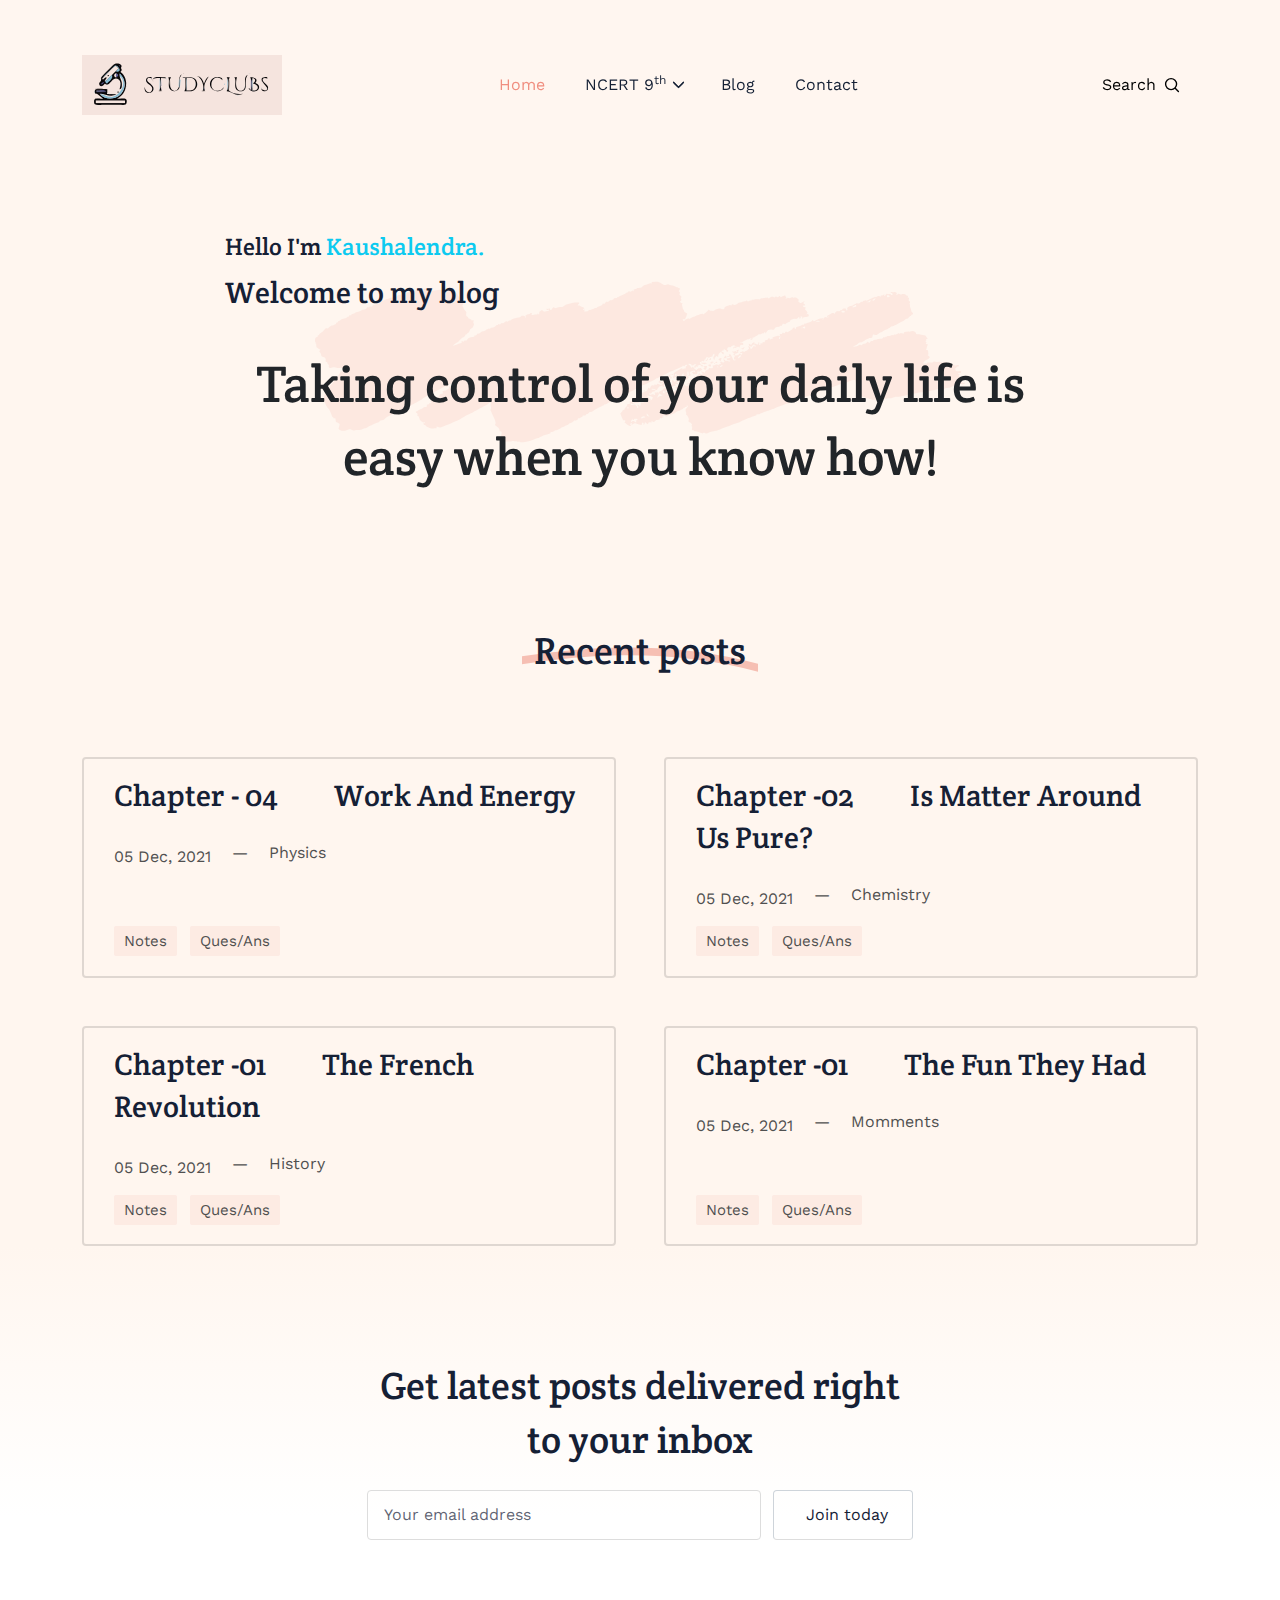
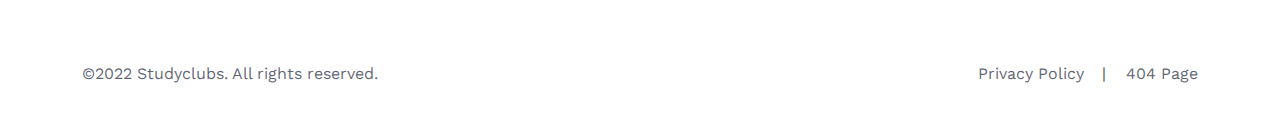
==== commit 65e82f2d: "Update index.html" ====
--- a/index.html
+++ b/index.html
@@ -17,7 +17,7 @@
     <link href="https://fonts.googleapis.com/css2?family=Crete+Round&family=Work+Sans:wght@500;600&display=swap"
         rel="stylesheet">
         
-    <link rel="stylesheet" href="https://cdnjs.cloudflare.com/ajax/libs/tabler-icons/1.35.0/iconfont/tabler-icons.min.css" />
+    <link rel="stylesheet" href="https://unpkg.com/boxicons@2.1.2/css/boxicons.min.css" />
     <link rel="stylesheet" href="assets/css/bootstrap.min.css">
 
     <!-- Main Stylesheet -->
@@ -45,8 +45,8 @@
           				</button>
 
           				<button class="navbar-toggler" type="button" data-bs-toggle="collapse" data-bs-target="#navHeader" aria-controls="navHeader" aria-expanded="false" aria-label="Toggle navigation">
-            				<i class="ti ti-menu d-inline"></i>
-            				<i class="ti ti-x d-none"></i>
+            				<i class="bx bx-menu d-inline"></i>
+            				<i class="bx bx-window-close d-none"></i>
           				</button>
 
           				<div class="collapse navbar-collapse" id="navHeader">
@@ -55,39 +55,24 @@
                 					<a class="nav-link" href="index.html">Home</a>
               					</li>
 				              	<li class="nav-item dropdown">
-				                	<a class="nav-link dropdown-toggle" href="#" id="navbarDropdown" role="button" data-bs-toggle="dropdown" aria-expanded="false">Science</a>
+				                	<a class="nav-link dropdown-toggle" id="navbarDropdown" role="button" data-bs-toggle="dropdown" aria-expanded="false">NCERT 9<sup>th</sup></a>
 				                	<ul class="dropdown-menu" aria-labelledby="navbarDropdown">
-				                		<li><a class="dropdown-item" href="#">Physics</a></li>
-				                		<li><a class="dropdown-item" href="#">Biology</a></li>
-				                		<li><a class="dropdown-item" href="#">Chemistry</a></li>
+				                		<li><a class="dropdown-item" href="science.html#phy">Physics</a></li>
+				                		<li><a class="dropdown-item" href="science.html#bio">Biology</a></li>
+				                		<li><a class="dropdown-item" href="science.html#chem">Chemistry</a></li>
+				                		<li><a class="dropdown-item" href="">Beehive</a></li>
+				                		<li><a class="dropdown-item" href="">History</a></li>
+				                		<li><a class="dropdown-item" href="">Geography</a></li>
+				                		<li><a class="dropdown-item" href="">Economics</a></li>
+				                		<li><a class="dropdown-item" href="">Civis</a></li>
+				                		<li><a class="dropdown-item" href="">Momments</a></li>
 				              		</ul>
 				              	</li>
-				              	<li class="nav-item dropdown">
-					              	<a class="nav-link dropdown-toggle" href="#" id="navbarDropdown" role="button" data-bs-toggle="dropdown" aria-expanded="false">Social Science</a>
-					              	<ul class="dropdown-menu" aria-labelledby="navbarDropdown">
-					              		<li><a class="dropdown-item" href="#">History</a></li>
-					              		<li><a class="dropdown-item" href="#">Geography</a></li>
-					              		<li><a class="dropdown-item" href="#">Economics</a></li>
-					              		<li><a class="dropdown-item" href="#">Civis</a></li>
-					              	</ul>
-				              	</li>
-				              	<li class="nav-item dropdown">
-					              	<a class="nav-link dropdown-toggle" href="#" id="navbarDropdown" role="button" data-bs-toggle="dropdown" aria-expanded="false">English</a>
-					              	<ul class="dropdown-menu" aria-labelledby="navbarDropdown">
-						              	<li><a class="dropdown-item" href="#">Beehive</a></li>
-						              	<li><a class="dropdown-item" href="#">Momments</a></li>
-					              	</ul>
-				              	</li>
-				              	<li class="nav-item dropdown">
-				              		<a class="nav-link dropdown-toggle" href="#" id="navbarDropdown" role="button" data-bs-toggle="dropdown" aria-expanded="false">Other</a>
-				              		<ul class="dropdown-menu" aria-labelledby="navbarDropdown">
-				              			<li><a class="dropdown-item" href="#">Coming Soon</a></li>
-				              			<li><a class="dropdown-item" href="#"></a></li>
-				             		 	<li><a class="dropdown-item" href="#"></a></li>
-				              		</ul>
+				              	<li class="nav-item @@blog">
+				              		<a class="nav-link" href="">Blog</a>
 				              	</li>
 				              	<li class="nav-item @@contact">
-				              		<a class="nav-link" href="#">Contact</a>
+				              		<a class="nav-link" href="">Contact</a>
 				              	</li>
             				</ul>
             
@@ -113,23 +98,23 @@
 
 	<div class="search-block">
 	  	<div data-toggle="search-close">
-	    	<span class="ti ti-x text-primary"></span>
+	    	<span class="bx bx-window-close text-primary"></span>
 	  	</div>
 	
 	  	<div class="mt-4 card-meta">
 	    	<p class="h4 mb-3">See posts by tags</p>
 	    	<ul class="card-meta-tag list-inline">
 	      		<li class="list-inline-item me-1 mb-2">
-	        		<a class="small" href="">Chemistry</a>
-	      		</li>
-	      		<li class="list-inline-item me-1 mb-2">
-	        		<a class="small" href="">Physics</a>
+	        		<a class="small" href="science.html#chem">Chemistry</a>
+	      		</li>
+	      		<li class="list-inline-item me-1 mb-2">
+	        		<a class="small" href="science.html#phy">Physics</a>
 	      		</li>
 	      		<li class="list-inline-item me-1 mb-2">
 	        		<a class="small" href="">History</a>
 	      		</li>
 	      		<li class="list-inline-item me-1 mb-2">
-	        		<a class="small" href="">Biology</a>
+	        		<a class="small" href="science.html#bio">Biology</a>
 	      		</li>
 	      		<li class="list-inline-item me-1 mb-2">
 	        		<a class="small" href="">Momments</a>
@@ -155,30 +140,34 @@
 	<section class="section banner overflow-hidden">
 	  	<div class="container">
 	    	<div class="row">
-	      		<div class="col-lg-9 col-md-11 mx-auto text-center position-relative">
-	        		<h1 class="text-dark mb-0">Taking control of your daily life is easy when you know how!</h1>
+	      		<div class="col-lg-9 col-md-11 mx-auto position-relative">
+	      			<h4>Hello I'm <span class="text-info">Kaushalendra.</span></h4>
+	      			<h3>Welcome to my blog</h3><br>
+	        		<h1 class="text-dark text-center mb-0">Taking control of your daily life is easy when you know how!</h1>
 	        		<svg class="wave text-primary" width="650" viewBox="0 0 484 120" fill="none" xmlns="http://www.w3.org/2000/svg">
-	        			<path d="M107.63 72.0468C105.603 73.1066 105.599 73.3928 107.506 74.1933C107.542 73.5314 107.579 72.9277 107.63 72.0468ZM270.799 68.9209C270.568 68.9925 269.908 69.064 269.321 69.0774C269.321 69.0774 269.321 69.0774 268.92 69.0461C268.246 69.0014 268.246 69.0014 268.246 69.0014C267.95 69.4083 267.798 69.8779 267.909 70.0389C268.019 70.1999 268.615 70.4324 268.952 70.1686C269.289 69.9047 269.889 68.0533 270 68.5229C270.111 68.9924 271.025 68.8449 270.799 68.9164V68.9209ZM273.874 62.3964C273.727 63.0537 273.297 63.5993 272.928 63.6127C272.928 63.6127 272.928 63.6127 272.692 63.7379C271.353 64.4624 269.889 64.9945 268.426 65.5267C267.936 65.7056 267.936 65.7056 267.936 65.7056C267.451 65.9873 266.514 66.4479 265.849 66.7341C265.189 67.0203 263.568 67.6956 262.972 67.9237C262.372 68.1562 261.051 69.0774 260.742 69.1356C260.433 69.1937 259.255 70.012 258.253 70.334C257.251 70.656 254.919 72.1183 254.629 72.1139C254.338 72.1094 253.511 72.5924 253.271 72.807C253.026 73.0217 252.052 73.5985 251.752 73.7148C251.452 73.8311 250.279 74.3364 249.831 74.6092C249.383 74.8775 247.665 75.9284 246.922 76.2414C246.179 76.5545 243.847 77.4533 243.496 77.7663C243.496 77.7663 243.496 77.7664 243.269 77.8334C242.388 78.1062 242.388 78.1062 242.388 78.1062C241.603 78.6205 239.973 79.5462 238.758 80.1678C238.758 80.1678 238.758 80.1678 237.664 80.7581C237.151 81.0309 236.648 81.3394 236.089 81.5273C234.981 81.9029 234.981 81.9029 234.981 81.9029C233.882 82.6139 232.755 83.1371 232.478 83.0611C232.201 82.9851 231.43 83.7185 231.204 83.9465C230.973 84.1746 229.939 84.6621 229.574 84.7068C229.205 84.7515 227.838 85.0958 226.988 85.1003C226.988 85.1003 226.988 85.1003 226.956 85.9947C226.947 86.187 226.143 86.4106 225.672 86.5089C225.534 86.5358 225.534 86.5358 225.534 86.5358C225.229 86.5 224.527 86.9159 223.978 87.4615C223.423 88.0115 220.805 88.8835 220.297 89.1653C219.789 89.447 218.769 90.5203 218.69 90.3503C218.612 90.1804 218.312 90.0999 218.141 90.4487C217.97 90.7975 216.747 91.1195 216.765 91.2402C216.783 91.361 216.59 91.5935 216.285 91.4773C216.285 91.4773 216.285 91.4772 215.994 91.4012C215.901 91.3744 215.717 91.4147 215.657 91.4773C215.334 91.7992 215.093 92.3538 214.715 92.4164C214.133 92.5103 214.133 92.5103 214.133 92.5103C213.639 92.7383 212.72 93.1989 212.092 93.5299C211.459 93.8563 208.767 95.3142 207.572 96.1057C207.572 96.1057 207.572 96.1057 206.426 96.781C206.182 96.9241 205.914 97.085 205.628 97.1387C205.24 97.2103 204.783 97.1074 204.432 97.2281C204.233 97.2908 204.247 97.6888 204.053 97.8498C203.827 98.042 203.827 98.042 203.827 98.042C203.494 98.203 203.106 98.4982 202.968 98.686C202.968 98.686 202.968 98.686 202.82 98.6949C202.257 98.7262 202.257 98.7262 202.257 98.7262C201.915 99.0572 201.472 99.5401 201.269 99.804C201.065 100.068 199.786 99.7458 199.366 99.889C199.366 99.889 199.366 99.8889 199.32 100.081C199.154 100.761 199.154 100.761 199.154 100.761C198.447 100.944 197.713 101.244 197.533 101.427C197.353 101.611 196.388 101.852 195.866 101.919C195.866 101.919 195.866 101.919 195.681 102.483C195.497 103.042 195.497 103.042 195.497 103.042C194.772 103.408 194.121 103.695 194.047 103.681C193.978 103.668 193.668 103.52 193.47 103.431C193.276 103.337 192.583 103.999 192.338 104.24C192.094 104.477 190.584 105.273 189.693 105.676C189.693 105.676 189.693 105.676 188.986 106.199C188.261 106.735 188.261 106.735 188.261 106.735C187.222 107.102 186.059 107.675 185.666 108.01C185.278 108.341 183.685 108.632 183.597 108.775C183.514 108.913 182.12 109.812 180.808 110.523C180.808 110.523 180.808 110.523 179.622 110.823C179.252 110.917 178.703 110.845 178.509 111.028C177.913 111.592 177.913 111.592 177.913 111.592C177.142 112.079 176.099 112.231 175.586 111.923C175.586 111.923 175.586 111.923 175.314 112.679C175.194 113.005 175.194 113.005 175.194 113.005C174.695 113.278 174.062 113.569 173.794 113.658C173.522 113.743 171.98 114.177 170.978 114.449C169.976 114.722 167.201 116.225 166.628 116.516C166.628 116.516 166.628 116.516 166.056 116.677C163.816 117.294 163.816 117.294 163.816 117.294C161.466 118.179 158.852 119.065 158.007 119.27C157.162 119.476 154.909 120.062 154.812 119.995C154.72 119.919 154.239 119.887 153.953 119.91C153.671 119.937 152.757 119.883 152.711 119.717C152.669 119.552 152.175 119.029 151.774 119.19C151.372 119.351 150.398 119.467 150.434 119.114C150.467 118.76 149.114 119.239 148.634 119.056C148.153 118.877 146.768 118.649 146.62 118.962C146.62 118.962 146.62 118.962 146.376 119.002C144.972 119.23 144.972 119.23 144.972 119.23C143.388 119.302 142.035 119.342 141.966 119.315C141.897 119.288 141.527 118.993 141.246 118.747C140.964 118.497 139.071 118.421 137.903 117.701C137.903 117.701 137.903 117.701 137.824 116.838C137.815 116.708 138.378 114.941 138.447 114.83C138.581 114.615 138.581 114.615 138.581 114.615C138.706 114.369 138.872 113.873 138.955 113.506C139.034 113.144 139.029 111.994 138.766 111.744C138.503 111.494 137.455 111.646 137.455 111.1C137.455 110.554 136.956 109.061 136.351 108.842C135.742 108.627 134.675 107.16 133.862 106.99C133.862 106.99 133.862 106.99 134.319 106.078C134.546 105.626 134.546 105.626 134.546 105.626C134.444 105.023 134.167 103.882 133.936 103.091C133.705 102.299 132.098 99.0616 131.406 97.4249C131.406 97.4249 131.406 97.4249 130.653 95.976C130.579 95.8374 130.579 95.8374 130.579 95.8374C130.722 95.6138 130.926 94.9117 131.032 94.2811C131.138 93.6506 130.575 91.9692 130.57 91.8976C130.565 91.8261 130.695 91.5488 130.852 91.285C131.013 91.0211 131.083 90.1133 130.672 89.9792C130.261 89.845 129.259 91.0658 128.548 91.446C127.836 91.8261 124.733 93.5299 123.191 94.3348C121.644 95.1442 117.465 97.6172 117.082 97.7648C116.704 97.9079 114.843 98.7844 113.735 99.3121C112.622 99.8353 109.528 101.722 108.928 101.986C108.327 102.255 106.402 103.431 105.769 103.672C105.137 103.918 103.202 104.719 102.879 104.884C102.56 105.054 101.175 105.734 100.519 106.033C99.8636 106.329 97.4163 107.151 96.6867 107.415C95.9618 107.675 93.713 108.533 93.2836 108.703C92.8496 108.873 90.7163 108.323 90.5454 108.265C90.3746 108.207 89.8851 108.403 90.1299 108.484C90.3792 108.564 90.8317 108.994 90.5039 109.231C90.5039 109.231 90.5039 109.231 90.3792 109.249C89.4511 109.396 89.4511 109.396 89.4511 109.396C88.4121 109.495 87.4332 109.557 87.2855 109.535C87.1331 109.513 86.1311 109.262 85.3877 109.061C84.6443 108.86 82.5941 108.269 82.6864 107.496C82.6864 107.496 82.6864 107.496 81.7214 106.981C81.1303 106.664 81.1303 106.664 81.1303 106.664C80.6917 105.98 80.5162 105.483 80.7425 105.555C80.9687 105.626 81.7306 105.68 81.7537 105.456C81.7768 105.233 81.6613 104.66 81.4489 104.678C81.4489 104.678 81.449 104.678 81.3751 104.732C80.8764 105.09 80.8764 105.09 80.8764 105.09C80.3223 104.915 79.2603 104.227 78.5168 103.556C78.5168 103.556 78.5168 103.556 77.9904 102.876C77.7965 102.626 77.7965 102.626 77.7965 102.626C77.9396 102.179 77.815 101.745 77.5241 101.655C77.2332 101.57 77.6811 100.917 77.6811 100.846C77.6811 100.779 77.0254 100.39 76.2589 99.9873C76.2589 99.9873 76.2589 99.9873 76.3651 99.2092C76.4343 98.7218 76.2589 98.3417 75.7648 98.0286C75.4 97.7961 75.4 97.7961 75.4 97.7961C74.9198 97.3892 74.9475 96.9777 75.4693 96.8749C75.9911 96.7765 77.1639 96.0967 77.3717 95.824C77.5795 95.5467 78.443 95.0414 78.9924 95.1263C78.9924 95.1263 78.9924 95.1264 79.2833 94.9922C79.7636 94.7686 80.096 94.3527 80.5393 94.062C80.8302 93.8742 80.8302 93.8742 80.8302 93.8742C81.2227 93.7445 82.3078 93.5164 83.2359 93.3644C83.2359 93.3644 83.2359 93.3644 83.3006 92.1301C83.3098 91.8842 83.3098 91.8842 83.3098 91.8842C83.3052 91.6382 83.5591 91.5667 83.8731 91.7187C84.1871 91.8708 85.0552 91.4325 84.949 90.7573C84.949 90.7573 84.949 90.7573 86.1588 90.7617C86.362 90.7662 86.6252 90.4264 86.7452 90.2028C86.8006 90.091 86.8006 90.091 86.8006 90.091C86.639 89.8942 86.4312 89.7869 86.3343 89.854C86.2419 89.921 85.7848 89.845 85.9372 89.2502C85.9372 89.2502 85.9372 89.2502 86.1219 88.888C86.2096 88.7136 86.3943 88.5079 86.8283 88.7449C87.1423 88.9148 87.1423 88.9148 87.1423 88.9148C87.6641 88.8612 88.7815 88.414 89.6312 87.9176C89.6312 87.9176 89.6312 87.9176 89.5988 87.0858C89.5896 86.9204 89.5896 86.9204 89.5896 86.9204C89.5988 86.7326 89.7374 86.4911 89.9082 86.3793C90.0791 86.2675 90.6193 86.1288 90.6424 86.3837C90.6424 86.3837 90.6424 86.3837 90.7486 86.6342C90.8086 86.7728 91.021 86.9561 91.1826 86.9651C91.3535 86.974 91.6813 86.8265 91.7044 86.7147C91.806 86.1423 91.806 86.1423 91.806 86.1423C92.2631 85.6683 92.6695 85.1719 92.711 85.0466C92.711 85.0466 92.711 85.0466 92.711 84.9259C92.7157 84.358 92.7157 84.358 92.7157 84.358C93.3621 84.0539 94.0409 83.7453 94.221 83.6648C94.4057 83.5888 95.1075 83.4815 95.3615 83.477C95.6155 83.4681 95.5231 82.9404 95.3661 82.8509C95.2137 82.7615 94.6365 82.037 95.066 81.7508C95.4954 81.4646 97.1716 81.5496 97.3239 81.2232C97.4763 80.8967 98.8754 80.3332 99.2171 80.0157C99.2171 80.0157 99.2171 80.0157 99.6142 79.7966C100.113 79.5238 100.191 79.2644 99.6742 78.938C99.6419 78.9201 99.882 78.4819 100.085 78.4148C100.649 78.2359 100.649 78.2359 100.649 78.2359C101.378 78.1017 102.02 78.1733 102.075 78.3924C102.131 78.6115 102.523 78.6697 102.819 78.0347C102.819 78.0347 102.819 78.0347 102.209 77.422C101.895 77.109 101.895 77.109 101.895 77.109C102.389 77.1403 103.47 76.8317 104.292 76.4248C104.292 76.4248 104.292 76.4248 104.56 75.7495C104.62 75.5885 104.62 75.5885 104.62 75.5885C104.176 75.2889 104.001 74.9491 104.232 74.8238C104.463 74.6986 104.961 74.1709 104.601 74.0457C104.601 74.0457 104.601 74.0457 104.476 74.1083C103.691 74.5197 103.691 74.5197 103.691 74.5197C102.851 74.9893 101.946 75.6377 101.674 75.9508C101.401 76.2683 100.256 76.6707 100.196 76.5366C100.136 76.4024 99.7574 76.1296 99.5588 76.3756C99.3603 76.6171 98.8154 77.1403 98.723 77.0777C98.6307 77.0151 98.663 77.2655 99.0001 77.7619C99.3372 78.2627 97.3239 78.6563 97.4024 78.4684C97.4855 78.2806 97.6518 77.6769 97.5317 77.6948C97.4117 77.7082 96.0864 78.3656 94.6966 79.0945C93.3067 79.8234 88.5461 82.4619 87.1793 83.2981C87.1793 83.2981 87.1793 83.2981 85.854 83.96C84.6674 84.5503 84.6674 84.5503 84.6674 84.5503C83.4483 85.2837 81.6198 86.2943 80.5993 86.7907C80.5993 86.7907 80.5993 86.7907 79.8513 87.4928C79.094 88.1993 79.094 88.1993 79.094 88.1993C78.0043 88.8031 76.6421 89.5141 76.0649 89.769C75.4924 90.0239 73.6731 91.1553 72.9527 91.4594C72.2278 91.7635 69.2818 93.5164 67.7488 94.3661C67.7488 94.3661 67.7488 94.3661 66.3774 95.1442C65.7217 95.5154 65.7217 95.5154 65.7217 95.5154C65.0199 95.654 63.9717 96.3025 63.3853 96.9554C63.3853 96.9554 63.3853 96.9554 62.8773 96.9419C61.312 96.9062 61.312 96.9062 61.312 96.9062C60.2269 97.6709 58.6985 98.5161 57.9181 98.7844C57.1378 99.0572 54.9306 100.519 54.2426 100.663C53.5546 100.806 52.0308 102.371 51.4629 102.742C50.8995 103.118 48.7016 103.511 48.3876 103.659C48.3876 103.659 48.3876 103.659 48.2445 103.864C47.7042 104.647 47.7042 104.647 47.7042 104.647C46.6653 105.018 45.2708 105.501 44.6059 105.725C43.9409 105.948 42.0062 107.08 41.5167 107.344C41.5167 107.344 41.5167 107.344 41.0458 107.558C40.7826 107.679 40.4501 107.71 40.21 107.849C39.4435 108.292 38.7786 108.985 37.9382 109.159C37.0886 109.338 37.0886 109.338 37.0886 109.338C36.2759 109.665 34.8814 110.183 33.9902 110.492C33.099 110.805 30.4163 110.501 30.2177 110.644C30.0192 110.791 29.1326 111.078 28.7401 110.917C28.3476 110.751 26.8746 110.255 26.3436 110.009C25.8126 109.758 23.6424 110.917 22.3726 111.176C22.3726 111.176 22.3726 111.176 21.1351 111.23C20.1008 111.274 20.1008 111.274 20.1008 111.274C19.1449 111.002 17.9998 110.255 17.5657 109.62C17.5657 109.62 17.5657 109.62 17.695 109.177C17.9167 108.403 17.9167 108.403 17.9167 108.403C18.1568 107.554 18.3738 106.534 18.3969 106.141C18.4246 105.743 17.0486 105.242 16.9101 105.166C16.7715 105.09 16.1389 104.821 15.8526 104.678C15.5664 104.531 15.3863 103.511 15.3909 103.162C15.3955 102.814 15.2662 101.888 15.1092 101.807C15.1092 101.807 15.1092 101.807 15.0538 101.816C14.5551 101.915 14.5551 101.915 14.5551 101.915C14.0103 102.031 13.6917 101.852 13.8486 101.512C13.8486 101.512 13.8486 101.512 13.373 101.128C12.8744 100.725 12.8744 100.725 12.8744 100.725C12.6481 100.05 11.9509 98.3193 11.3275 96.8704C11.3275 96.8704 11.3275 96.8704 10.6764 95.5825C10.4502 95.1398 10.4502 95.1398 10.4502 95.1398C9.99303 94.7239 9.3789 94.0844 9.08338 93.7088C8.78786 93.3331 7.99827 91.8932 7.8736 91.3655C7.8736 91.3655 7.8736 91.3655 7.70737 90.8914C7.56422 90.4845 7.12094 90.1983 7.21329 89.6661C7.27794 89.2905 7.27794 89.2905 7.27794 89.2905C6.91315 88.8299 6.53452 88.3425 6.44217 88.2038C6.44217 88.2038 6.44217 88.2038 6.48373 88.1144C6.71922 87.618 6.71922 87.618 6.71922 87.618C6.75154 87.0411 6.75154 86.3077 6.7146 85.9902C6.68228 85.6727 7.29179 84.197 7.6381 83.0745C7.6381 83.0745 7.6381 83.0745 8.64934 82.3009C8.83404 82.1623 8.58007 81.6793 8.76478 81.5138C9.04644 81.2544 9.04644 81.2544 9.04644 81.2544C9.53128 81.0845 9.85912 80.8833 9.77139 80.8073C9.68366 80.7312 9.7206 80.5121 10.0438 80.4808C10.367 80.454 10.6441 79.3718 10.8657 78.9604C11.0874 78.549 11.3875 77.8334 11.1613 77.5025C11.1613 77.5025 11.1613 77.5025 11.6276 77.27C11.9093 77.1269 11.9093 77.1269 11.9093 77.1269C11.9647 76.8988 12.1356 76.626 12.2879 76.5276C12.2879 76.5276 12.2879 76.5276 12.4311 76.4427C12.9436 76.1386 12.9436 76.1386 12.9436 76.1386C12.6389 75.7406 12.8467 75.2755 13.4054 75.1056C13.9687 74.9356 14.4905 73.5583 14.6567 73.1603C14.8229 72.7667 16.0189 72.1004 16.4252 71.9708C16.4252 71.9708 16.4252 71.9708 15.9311 71.5772C15.8388 71.5012 15.9773 71.0853 16.0327 71.0853C17.1086 71.0361 17.1086 71.0361 17.1086 71.0361C17.2564 70.3474 17.6858 69.3949 18.0598 68.9254C18.4338 68.4514 19.168 67.0114 19.3666 67.083C19.5651 67.159 20.3409 67.0293 20.738 66.6715C21.1305 66.3138 22.1047 65.1645 21.8739 65.0393C21.6476 64.9096 20.8026 64.5787 20.7149 64.7039C20.6225 64.8291 20.0638 64.9632 19.8468 64.4847C19.8468 64.4847 19.8468 64.4848 19.5882 64.3864C19.2557 64.2567 19.2557 64.2567 19.2557 64.2567C18.7709 64.3059 17.9952 64.4043 17.5427 64.4803C17.0855 64.5518 15.4602 63.9258 14.6752 63.881C13.8902 63.8363 11.5076 64.4043 11.1197 64.5026C10.7272 64.6055 9.69751 63.407 10.5379 62.3919C10.5379 62.3919 10.5379 62.3919 9.48049 61.256C9.24961 61.0145 9.24961 61.0146 9.24961 61.0146C9.35582 60.5316 9.24038 60.1157 8.99103 60.0933C8.74169 60.0665 8.10909 59.9636 8.06291 59.9055C8.01674 59.8474 7.96595 59.4807 7.96133 59.2302C7.95671 58.9798 7.99365 58.0899 8.03059 57.8126C8.06291 57.5309 7.13941 56.9048 7.14865 56.5202C7.14865 56.5202 7.14865 56.5203 6.92239 56.3727C6.60378 56.158 6.04506 56.1849 5.61563 56.0552C5.26009 55.9523 5.26009 55.9523 5.26009 55.9523C4.83066 55.7466 4.50743 55.0311 4.54437 54.3514C4.5767 53.6716 3.16836 52.102 3.1268 51.9902C3.1268 51.9902 3.1268 51.9902 3.18221 51.9365C4.18882 50.8856 4.18882 50.8856 4.18882 50.8856C3.10371 50.3803 1.72769 49.5396 1.12742 49.0164C1.12742 49.0164 1.12742 49.0164 1.04892 48.3903C0.951953 47.6301 0.951953 47.6301 0.951953 47.6301C0.988893 46.7536 0.887308 46.0828 0.71646 46.1365C0.55023 46.1946 0.153124 46.0604 0.116184 45.7385C0.116184 45.7385 0.116184 45.7385 0.245474 45.6848C0.647197 45.5193 1.82004 45.5417 0.300884 45.2242C0.231622 45.2108 0.130037 45.1482 0.125419 45.1035C-0.0454287 43.9765 -0.170101 42.8407 0.651815 41.8255C0.82728 41.6109 1.25209 41.5349 1.50605 41.3515C1.81081 41.1234 2.35106 40.6986 2.28641 40.6271C1.57532 39.8042 2.82204 40.3498 2.90516 40.0547C3.0206 39.6522 3.18683 39.2005 3.51929 38.9009C4.13341 38.3553 4.86298 37.8858 5.59255 37.4341C6.04045 37.1568 6.04044 37.1568 6.04044 37.1568C6.29441 36.7544 7.16712 35.7169 7.98442 34.8583C7.98442 34.8583 7.98442 34.8583 9.47125 35.064C9.59593 35.0819 9.59593 35.0819 9.59593 35.0819C9.78063 34.8985 10.1362 34.5184 10.3855 34.2412C10.6349 33.9639 11.5676 33.5212 11.7107 33.2171C11.8493 32.9175 13.2715 32.9219 13.7286 32.667C14.1857 32.4121 14.8968 31.5625 15.3678 31.9471C15.3678 31.9471 15.3678 31.9471 15.848 31.3523C15.8804 31.3121 15.8804 31.312 15.8804 31.312C15.5248 31.0348 15.5525 30.8112 15.9404 30.8112C16.3329 30.8112 17.1594 30.525 17.0671 30.1762C17.0671 30.1762 17.067 30.1762 17.1686 29.9884C17.4595 29.4741 17.4595 29.4741 17.4595 29.4741C18.1014 29.5054 18.6601 29.3444 18.697 29.1119C18.7294 28.8793 19.4174 28.3651 19.8699 28.1415C20.3224 27.9179 21.9708 27.6093 22.488 27.4796C23.0052 27.3454 23.9795 26.4824 24.2288 26.4242C24.4781 26.3706 25.2908 26.2901 25.2816 25.9368C25.2816 25.9368 25.2816 25.9368 25.3093 25.6908C25.3232 25.579 25.3232 25.579 25.3232 25.579C25.4201 25.4628 26.2374 25.3197 27.1425 25.2615C27.1425 25.2615 27.1425 25.2616 27.1425 25.1811C27.1471 24.3672 27.1471 24.3672 27.1471 24.3672C27.9597 24.233 29.1234 23.8171 29.7283 23.4459C29.7283 23.4459 29.7283 23.446 30.3147 23.1419C30.6795 22.9585 30.6795 22.9585 30.6795 22.9585C31.1735 22.9674 31.917 22.793 32.3325 22.5784C32.3325 22.5784 32.3325 22.5784 32.7389 22.404C33.2099 22.2027 33.7039 22.0283 34.1611 21.8092C34.5628 21.6169 34.8999 21.3441 35.3154 21.1697C35.5786 21.0624 35.9203 21.0714 36.2297 21.0311C37.144 20.9193 37.9751 20.7673 38.3676 19.9489C38.5292 19.6135 38.9956 19.3362 39.4065 19.135C39.5728 19.05 39.8221 19.6537 40.2839 19.211C40.6533 18.8577 40.6533 18.8578 40.6533 18.8578C41.1797 18.5537 41.9831 18.5358 42.4402 18.8086C42.4402 18.8086 42.4402 18.8086 42.805 18.2943C42.9112 18.1467 43.0359 18.0081 43.1421 17.8605C43.2206 17.7577 43.2206 17.7577 43.2206 17.7577C43.2945 17.6369 43.6916 17.5296 44.0979 17.5117C44.5043 17.4938 45.5386 16.8946 45.8572 16.9661C46.1804 17.0422 46.8869 16.434 47.2101 16.5234C47.2101 16.5234 47.2101 16.5234 47.5195 16.349C47.6349 16.2819 47.8935 16.3222 47.9536 16.2461C48.9509 14.9314 48.9509 14.9314 48.9509 14.9314C50.7887 14.2382 52.4787 13.563 52.705 13.4378C52.9312 13.3081 53.9979 13.08 54.5981 12.8743C55.1984 12.6686 56.5744 11.7742 56.8376 11.9129C57.0962 12.047 58.029 12.3422 58.4815 11.8816C58.4815 11.8816 58.4815 11.8816 59.031 11.6982C59.5712 11.5193 59.5712 11.5193 59.5712 11.5193C60.3654 11.5954 60.9103 11.5149 60.7856 11.336C60.6609 11.1571 60.8041 10.6026 61.4598 10.5937C61.4598 10.5937 61.4598 10.5936 61.7645 10.4058C62.1755 10.1464 62.1755 10.1465 62.1755 10.1465C62.4433 10.3119 63.2283 10.1465 63.9163 9.77976C63.9163 9.77976 63.9163 9.77975 64.5489 9.45777C64.7428 9.35939 64.7428 9.3594 64.7428 9.3594C65.0937 9.41754 65.2507 9.58301 65.0937 9.73058C65.0937 9.73058 65.0937 9.73056 64.9921 9.88261C64.9783 9.90497 65.1999 10.0883 65.2923 10.0839C65.5093 10.0615 65.5093 10.0615 65.5093 10.0615C65.7263 9.97653 66.0357 9.45779 66.2019 8.91669C66.2019 8.91669 66.2019 8.91667 66.95 8.70202C68.2383 8.33085 69.739 8.31744 70.7179 7.37387C70.7825 7.31126 71.0365 7.3515 71.1981 7.36492C71.7568 7.42305 71.7568 7.42305 71.7568 7.42305C72.3709 7.4946 73.0682 7.43648 73.3175 7.29785C73.5622 7.15475 74.7351 6.7791 75.3631 6.61364C75.9864 6.4437 77.5056 5.83106 77.7319 5.98311C77.9581 6.13068 78.6646 6.45264 78.6923 6.29612C78.72 6.13513 79.3849 5.94285 79.9852 5.91154C80.5855 5.88024 82.4787 5.31231 82.9866 5.16474C83.4899 5.02164 84.7643 5.6969 84.9213 5.67454C85.0783 5.65666 86.2142 6.20223 87.0638 6.70756C87.9135 7.21288 91.5336 6.3811 92.6279 6.13961C92.6279 6.13961 92.6279 6.13961 93.7869 6.39004C94.6689 6.58233 94.6689 6.58233 94.6689 6.58233C95.7909 6.36768 96.9453 6.16196 97.2362 6.12619C97.5317 6.09488 98.5753 6.43029 98.8662 6.30507C99.1525 6.17986 99.9513 6.10832 99.9559 6.45713C99.9605 6.80147 101.267 6.38557 101.48 6.33638C101.48 6.33638 101.48 6.33638 101.604 6.39452C102.426 6.76121 102.426 6.76122 102.426 6.76122C103.197 7.28443 104.126 7.96864 104.486 8.27721C104.85 8.59024 106.088 9.09109 105.973 9.19842C105.857 9.30575 105.922 9.94522 106.305 10.4461C106.305 10.4461 106.305 10.4461 106.628 10.9156C107.302 11.9173 107.302 11.9173 107.302 11.9173C108.535 12.7402 109.329 13.5809 109.075 13.7821C108.817 13.9834 108.415 14.7257 108.798 14.9448C108.798 14.9448 108.798 14.9448 109.182 15.0343C109.279 15.0566 109.279 15.0566 109.279 15.0566C109.56 14.6899 110.142 14.6452 110.572 14.9582C110.572 14.9582 110.572 14.9582 110.904 15.2847C111.019 15.3965 110.941 15.6245 110.959 15.8034C111.001 16.1791 109.68 15.6201 110.327 16.3445C110.747 16.8141 110.341 16.9974 110.073 17.306C109.819 17.5967 109.819 17.5967 109.819 17.5967C109.63 18.0573 109.768 18.6252 110.128 18.8622C110.488 19.0992 110.65 20.244 110.747 20.3871C110.844 20.5302 111.851 21.8629 112.733 23.0301C112.733 23.0301 112.733 23.0301 112.52 24.3582C112.405 25.0827 112.474 25.7624 113.388 26.2319C113.679 26.3795 113.679 26.3795 113.679 26.3795C113.841 26.7194 114.072 27.2292 114.196 27.5065C114.321 27.7882 115.72 28.1772 116.205 28.3114C116.205 28.3114 116.205 28.3114 116.279 28.5216C116.505 29.1655 116.842 29.1834 117.442 28.8391C117.512 28.7988 117.743 28.8838 117.858 28.9554C118.052 29.0761 118.052 29.0761 118.052 29.0761C118.301 29.2818 118.343 29.5188 118.149 29.5993C117.955 29.6798 117.618 30.1941 117.835 30.5652C117.835 30.5652 117.835 30.5652 117.955 30.8112C118.093 31.0929 118.093 31.0929 118.093 31.0929C118.223 31.406 118.357 31.7682 118.398 31.8979C118.44 32.0231 117.932 33.1634 117.387 34.3619C117.387 34.3619 117.387 34.3619 116.168 35.1981C115.549 35.6185 115.549 35.6185 115.549 35.6185C115.263 36.4503 114.884 37.3626 114.709 37.6398C114.533 37.9171 113.148 38.9277 112.654 39.5449C112.654 39.5449 112.654 39.5449 112.04 39.7058C111.001 39.9742 112.128 40.2291 111.911 40.4169C111.634 40.6539 111.343 40.8954 111.033 41.1056C110.258 41.6377 110.258 41.6377 110.258 41.6377C109.399 42.2235 108.475 42.9659 108.207 43.2879C107.935 43.6098 106.818 44.3969 106.928 44.7144C107.039 45.0319 105.414 45.5596 104.818 45.971C104.818 45.971 104.818 45.971 104.324 46.3914C103.77 46.8609 103.77 46.8609 103.77 46.8609C102.92 47.5138 102.611 47.9968 103.073 47.9342C103.534 47.8716 105.474 47.0129 106.956 46.3735C106.956 46.3735 106.956 46.3735 108.424 45.9978C109.232 45.7921 109.232 45.7921 109.232 45.7921C109.186 45.1974 109.177 44.6071 109.219 44.4818C109.219 44.4818 109.219 44.4818 109.306 44.455C109.45 44.4148 109.722 44.3969 109.773 44.4595C109.939 44.6607 109.939 44.6607 109.939 44.6607C110.101 45.0095 110.479 45.0319 110.779 44.7099C110.779 44.7099 110.779 44.7099 111.024 44.455C111.149 44.3209 111.301 44.066 111.407 44.0749C112.626 44.2046 112.626 44.2046 112.626 44.2046C113.236 43.4846 113.938 42.6305 114.192 42.2995C114.446 41.9686 116.297 41.7808 116.976 41.4052C116.976 41.4052 116.976 41.4052 117.77 41.3023C118.126 41.2576 118.472 41.0474 118.754 40.8551C118.814 40.8149 118.814 40.8149 118.814 40.8149C118.634 40.5466 118.666 40.3319 118.888 40.3408C119.109 40.3453 119.922 40.2335 120.084 40.0681C120.245 39.9071 120.892 39.1156 121.086 38.7578C121.086 38.7578 121.086 38.7578 121.852 38.9188C122.226 38.9948 122.933 38.4358 123.302 38.0512C123.621 37.7203 123.621 37.7203 123.621 37.7203C124.05 37.4788 124.489 37.2552 124.595 37.2239C124.697 37.1926 125.181 37.1658 125.565 37.0942C125.948 37.0271 127.204 36.4235 127.638 36.0255C127.638 36.0255 127.638 36.0255 127.924 35.6051C128.224 35.1579 128.723 36.3609 128.848 35.5201C128.982 34.6392 129.503 35.5693 129.674 35.3904C130.044 35.0148 130.044 35.0148 130.044 35.0148C130.325 35.2473 130.612 35.1758 130.681 34.8538C130.681 34.8538 130.681 34.8538 130.866 34.6168C130.995 34.4558 130.995 34.4558 130.995 34.4558C131.318 34.3798 132.057 34.2725 132.639 34.2233C133.216 34.1741 134.624 33.1768 134.998 32.7967C134.998 32.7967 134.998 32.7967 135.405 32.5016C135.488 32.439 135.488 32.439 135.488 32.439C135.871 32.5865 136.213 32.5463 136.254 32.3585C136.291 32.1662 136.596 31.4909 136.757 31.7279C136.914 31.9649 137.482 32.2377 137.824 32.032C138.166 31.8263 138.771 31.4328 138.877 31.0348C138.877 31.0348 138.877 31.0348 139.593 31.0884C140.077 31.1242 140.077 31.1242 140.077 31.1242C140.618 30.8783 141.273 30.3819 141.532 30.0197C141.532 30.0197 141.532 30.0197 142.114 29.8721C142.405 29.7961 142.539 29.5814 142.843 29.8631C142.963 29.9749 142.963 29.9749 142.963 29.9749C143.259 29.9839 143.859 29.6798 144.298 29.2952C144.298 29.2952 144.298 29.2952 145 29.1521C145.637 29.0224 145.637 29.0224 145.637 29.0224C146.233 28.5797 147.387 27.976 148.2 27.6853C149.012 27.3946 151.921 26.8178 152.748 26.6791C152.748 26.6791 152.748 26.6791 153.348 26.1693C153.995 25.6148 153.995 25.6148 153.995 25.6148C155.015 25.4359 155.989 25.588 156.165 25.9547C156.34 26.3214 156.844 27.2605 156.908 27.2426C156.973 27.2247 157.098 27.0145 157.038 26.7999C156.982 26.5897 156.742 25.7713 156.691 25.4494C156.691 25.4494 156.691 25.4494 157.79 24.8546C158.695 24.3627 160.15 24.64 160.602 23.5891C160.621 23.5443 160.99 23.5175 161.082 23.5846C161.891 24.148 161.775 24.5326 160.69 25.0514C160.658 25.0648 160.658 25.0648 160.658 25.0648C160.658 25.1319 161.53 25.0648 162.597 24.9262C162.597 24.9262 162.597 24.9261 163.073 24.7696C163.567 24.6086 164.158 24.5058 164.67 24.5639C165.525 24.6623 165.525 24.6623 165.525 24.6623C165.691 24.1301 165.945 23.8439 166.083 24.0273C166.222 24.2151 166.79 24.7473 166.873 24.555C166.951 24.3627 167.034 23.4191 167.053 22.6678C167.053 22.6678 167.053 22.6678 168.507 21.6169C168.752 21.4425 168.752 21.4425 168.752 21.4425C169.001 21.2368 169.315 21.371 169.449 21.7421C169.588 22.1088 170.775 22.7841 171.449 22.4532C172.123 22.1222 174.316 21.8539 174.316 21.6035C174.316 21.3531 174.145 20.6331 173.938 20.9685C173.73 21.2994 172.566 21.2368 172.474 21.0624C172.474 21.0624 172.474 21.0624 172.497 20.8969C172.534 20.6376 172.192 19.9444 173.166 20.4989C173.323 20.5884 173.323 20.5884 173.323 20.5884C174.113 20.0741 174.833 19.9355 174.93 20.2753C174.93 20.2753 174.93 20.2753 174.953 20.4989C174.981 20.7538 174.981 20.7538 174.981 20.7538C174.972 21.0714 175.147 21.3397 175.374 21.3397C175.6 21.3397 176.343 20.9998 176.5 20.5839C176.657 20.168 177.433 19.0009 177.729 19.3049C178.029 19.6046 179.174 20.1412 179.589 19.7968C179.589 19.7968 179.589 19.7969 179.987 19.6225C180.513 19.3944 180.513 19.3944 180.513 19.3944C181.15 19.2289 182.064 19.0411 182.54 18.974C182.54 18.974 182.54 18.974 183.006 19.059C183.657 19.1797 184.272 19.0411 184.779 18.6789C184.978 18.5402 185.172 18.3927 185.371 18.2451L186.811 17.3507C187.093 17.2568 187.093 17.2568 187.093 17.2568C187.398 17.1539 188.377 16.8812 189.263 16.6531C190.15 16.425 192.648 15.8347 193.336 15.7498C194.028 15.6693 196.134 15.6022 196.462 15.6693C196.794 15.7319 196.864 16.5905 196.323 16.7873C195.778 16.9795 195.469 18.263 195.741 18.0796C196.014 17.8963 196.997 17.8739 197.496 18.3256C197.496 18.3256 197.496 18.3256 198.004 18.6386C198.466 18.9204 198.466 18.9204 198.466 18.9204C199.131 19.0814 200.133 19.542 200.691 19.9489C200.691 19.9489 200.691 19.9489 199.768 20.4587C199.583 20.5571 199.583 20.5571 199.583 20.5571C199.671 21.2547 199.92 21.5946 200.142 21.3263C200.364 21.0535 200.927 20.6599 200.839 21.1384C200.756 21.6169 200.137 22.4085 200.594 22.4666C201.052 22.5292 202.506 22.3324 203.033 22.2341C203.559 22.1357 203.928 21.0043 204.159 21.1876C204.39 21.3665 205.12 21.4515 205.489 21.1384C205.858 20.8254 207.258 20.2843 207.595 20.2664C207.936 20.2485 208.587 19.6269 208.961 19.7164C208.961 19.7164 208.961 19.7164 209.308 19.77C209.525 19.8013 209.525 19.8013 209.525 19.8013C209.774 19.7924 209.913 19.6761 209.834 19.5375C209.756 19.3989 210.19 19.0545 210.771 18.7773C211.353 18.5045 213.237 17.8069 213.574 17.6638C213.916 17.5251 214.184 16.6576 214.253 16.586C214.322 16.5189 214.696 16.4653 214.913 16.6173C214.913 16.6173 214.913 16.6173 215.093 16.7739C215.19 16.8633 215.19 16.8633 215.19 16.8633C215.274 17.0108 215.708 16.6084 216.155 15.9644C216.155 15.9644 216.155 15.9644 216.599 15.4144C216.7 15.2892 216.991 15.155 217.162 15.1774C218.09 15.2936 218.09 15.2936 218.09 15.2936C218.732 14.8151 219.535 14.2248 219.882 13.9834C219.882 13.9834 219.882 13.9834 220.311 13.9968C220.898 14.0147 220.898 14.0147 220.898 14.0147C221.424 13.8179 221.997 13.5854 222.167 13.4915C222.334 13.402 222.384 12.8073 222.795 12.5434C222.795 12.5434 222.795 12.5434 223.216 12.445C223.747 12.3243 224.328 12.3466 224.892 12.3332C225.28 12.3243 224.582 11.2823 225.621 11.8681C225.7 11.9129 226.203 11.497 226.503 11.2913C226.706 11.1526 226.873 10.9782 227.099 10.8709C227.556 10.6473 228.059 10.4819 228.507 10.2538C228.9 10.0481 228.9 10.0481 228.9 10.0481C229.362 10.066 230.105 9.78422 230.557 9.43094C230.557 9.43094 230.557 9.43095 230.964 9.10898C231.375 8.787 231.375 8.78698 231.375 8.78698C231.721 8.5142 232.224 8.30403 232.497 8.32191C232.765 8.33533 233.194 8.13409 232.954 7.84342C232.954 7.84342 232.954 7.84341 233.439 7.53038C233.997 7.17262 234.247 7.49907 234.672 7.67348C234.879 7.75845 234.879 7.75845 234.879 7.75845C235.309 7.53038 236.015 7.07423 236.454 6.74331C236.454 6.74331 236.454 6.74332 237.073 7.22629C237.304 7.40516 237.535 7.16816 237.244 6.64942C237.119 6.43477 237.119 6.43475 237.119 6.43475C237.207 6.31848 237.862 5.98309 238.578 5.68795C238.578 5.68795 238.578 5.68795 239.308 5.60298C239.451 5.58509 239.478 4.9814 240.157 4.94562C240.444 4.9322 240.444 4.93219 240.444 4.93219C240.771 4.93219 241.69 4.85618 242.489 4.75333C243.288 4.65048 244.465 2.9109 245.056 2.79463C245.643 2.67836 247.679 2.28482 248.275 1.94943C248.871 1.61403 249.715 1.23392 249.877 1.35913C250.034 1.48435 250.667 1.74818 250.81 1.57825C250.81 1.57825 250.81 1.57826 250.773 1.47541C250.69 1.26075 250.69 1.26076 250.69 1.26076C250.5 1.04611 250.597 0.746491 250.898 0.589974C251.198 0.437929 252.186 0.299301 253.031 0.22775C253.031 0.22775 253.031 0.22775 253.756 0.115952C254.19 0.048873 254.19 0.0488621 254.19 0.0488621C254.596 -0.161318 256.046 0.326118 257.413 1.13554C257.413 1.13554 257.413 1.13554 258.655 1.89129C258.867 2.0165 258.867 2.01652 258.867 2.01652C259.057 2.19539 259.629 2.47711 260.133 2.64257C260.636 2.80803 262.127 2.4145 262.922 2.16407C262.922 2.16407 262.922 2.16408 263.679 2.47711C264.519 2.82592 265.332 3.20157 266.352 3.06741C266.616 3.03163 268.804 4.18985 269.146 4.34637C269.405 4.46711 269.834 4.34638 270.12 4.44477C270.471 4.56998 270.725 4.94113 271.067 4.98138C271.893 5.08423 271.593 5.54485 271.575 5.86236C271.566 6.07254 271.566 6.07253 271.566 6.07253C271.321 6.30059 271.007 6.76122 270.873 7.09661C270.734 7.43201 272.055 8.50527 271.824 8.63943C271.598 8.77359 271.215 9.48909 271.409 9.97653C271.598 10.464 273.057 11.2957 272.868 11.5954C272.678 11.895 272.304 12.7804 272.457 12.9012C272.604 13.0219 272.877 13.4423 272.803 13.639C272.725 13.8358 272.521 14.4082 272.415 14.5021C272.314 14.596 271.773 14.6363 271.579 14.8733C271.579 14.8733 271.579 14.8733 271.653 14.9627C272.027 15.4233 272.027 15.4233 272.027 15.4233C272.512 15.8884 272.969 16.2238 273.048 16.1701C273.126 16.1165 273.574 15.9868 273.551 16.2327C273.528 16.4787 273.38 17.0601 273.32 17.1092C273.26 17.1629 273.196 17.5698 273.325 17.9097C273.454 18.2451 273.731 19.7834 273.934 20.5571C273.934 20.5571 273.934 20.5571 274.488 21.21C274.793 21.5633 274.793 21.5633 274.793 21.5633C274.655 22.2027 275.112 22.9272 275.804 23.1866C275.804 23.1866 275.804 23.1866 276.405 23.437C276.543 23.4951 276.543 23.4951 276.543 23.4951C277.06 23.9155 277.277 24.3761 277.023 24.5147C276.77 24.6534 276.631 25.1363 276.673 25.512C276.714 25.8876 275.804 27.3186 275.546 28.0833C275.546 28.0833 275.546 28.0833 274.304 28.0833C274.022 28.0833 274.022 28.0833 274.022 28.0833C273.648 28.4858 273.787 29.0493 274.327 29.3355C274.327 29.3355 274.327 29.3355 274.756 29.5367C274.959 29.6351 274.95 29.6083 275.181 29.094C275.273 28.8883 275.481 28.5752 275.661 28.5618C276.723 28.4858 277.393 27.1129 278.723 27.9805L281.013 26.7418C281.105 26.6568 281.105 26.6568 281.105 26.6568C281.207 26.5673 281.65 26.4242 282.098 26.3393C282.541 26.2543 283.594 25.664 283.765 25.4985C283.936 25.3331 285.524 25.2839 286.078 24.8725C286.078 24.8725 286.078 24.8725 286.559 24.5147L288.664 24.1257C289.038 24.5594 289.038 24.5595 289.038 24.5595C289.421 24.309 290.16 23.8082 290.682 23.4459C291.204 23.0837 292.829 21.684 293.065 21.0669C293.065 21.0669 293.065 21.0669 294.016 21.6751C294.593 22.0418 295.493 21.4783 296.052 22.0775C296.131 22.158 296.131 22.158 296.131 22.158C296.519 22.0597 297.253 21.6259 297.765 21.201C297.765 21.201 297.765 21.201 298.523 20.9596C300.776 20.2351 301.187 19.9534 302.212 20.3916C303.135 20.7852 303.135 20.7852 303.135 20.7852C304.188 20.736 304.941 20.5168 304.807 20.2933C304.673 20.0741 304.955 19.3005 305.638 18.9114C306.322 18.5268 308.87 17.6682 309.115 17.6011C309.115 17.6011 309.115 17.6012 309.397 17.7711C309.752 17.9813 310.2 17.9991 310.237 17.5162C310.279 16.993 310.805 17.0109 311.096 17.1226C312.32 17.5833 312.32 17.5833 312.32 17.5833C313.613 17.3552 314.665 16.8767 314.665 16.5279C314.661 16.1791 316.448 15.7721 317.561 15.5798C317.561 15.5798 317.561 15.5798 318.41 15.1908C318.927 14.9538 319.569 14.8733 320.165 14.7659C320.659 14.6765 320.659 14.6765 320.659 14.6765C321.079 14.3098 321.545 14.1756 321.693 14.3769C321.841 14.5781 322.386 15.07 322.561 15.0074C322.561 15.0074 322.561 15.0074 322.654 14.9403C323.129 14.5781 323.129 14.5781 323.129 14.5781C323.628 14.1667 324.464 14.0683 324.995 14.359C324.995 14.359 324.995 14.359 325.332 13.6703C325.383 13.572 326.071 13.6301 326.449 13.6793C326.666 13.7106 326.666 13.7106 326.666 13.7106C326.888 13.7195 327.456 13.563 327.927 13.3618C328.398 13.1605 330.328 13.2052 331.265 13.3707C331.265 13.3707 331.265 13.3707 331.93 12.7089C332.17 12.4719 332.327 12.4093 332.655 12.6642C332.794 12.7715 332.794 12.7715 332.794 12.7715C333.163 12.6999 333.768 12.5255 334.133 12.3735C334.502 12.2214 336.257 12.1722 336.959 11.9308C336.959 11.9308 336.959 11.9308 337.139 12.0694C337.938 12.6731 337.938 12.6731 337.938 12.6731C338.496 12.2483 339.448 11.7161 340.052 11.5014C340.052 11.5014 340.052 11.5014 340.625 11.336C340.708 11.3136 340.856 11.3986 340.967 11.4523C342.098 11.9889 342.181 12.047 342.643 11.658C343.229 11.1571 343.229 11.1571 343.229 11.1571C343.793 11.4075 344.471 11.6758 344.735 11.7519C344.998 11.8324 345.612 11.1169 345.815 10.8754C345.815 10.8754 345.815 10.8754 345.995 10.8798C346.646 10.8977 346.341 11.336 346.425 11.6132C346.457 11.7295 346.457 11.7295 346.457 11.7295C346.508 11.8279 347.376 11.5462 348.382 11.1034C348.382 11.1034 348.382 11.1034 349.32 10.7278C350.373 10.3074 349.971 10.4729 350.516 11.4075C351.028 12.284 351.028 12.284 351.028 12.284C350.396 12.2572 350.216 12.4942 350.631 12.8117C350.631 12.8117 350.631 12.8117 350.908 12.7625C351.384 12.6865 352.053 12.0694 352.16 12.1409C352.681 12.4853 353.282 12.5881 353.693 12.2975C354.2 11.9397 354.307 12.2796 354.616 12.3958C354.736 12.445 354.736 12.445 354.736 12.445C355.009 12.2795 354.935 11.9934 354.574 11.81C354.574 11.81 354.574 11.81 355.189 11.6669C355.346 11.6311 355.729 11.8637 355.803 12.0291C355.923 12.3064 355.946 12.5434 356.315 12.1946C356.394 12.1186 356.394 12.1186 356.394 12.1186C356.357 11.8458 357.082 11.8055 358.001 12.0246C358.924 12.2482 360.554 13.7329 360.277 13.9073C359.995 14.0773 359.7 14.8375 360.019 15.1595C360.342 15.4814 361.482 16.2327 361.87 16.1254C362.253 16.0226 363.265 15.5977 363.265 15.4144C363.265 15.231 363.874 14.8554 364.618 14.9672C364.618 14.9672 364.618 14.9672 363.819 15.7542C363.422 16.1478 363.422 16.1478 363.422 16.1478C363.98 16.6531 364.631 17.1763 364.858 17.3105C365.089 17.4491 364.239 18.2541 364.054 18.111C363.87 17.9634 363.38 17.6637 363.339 17.7308C363.297 17.7979 363.274 18.1467 363.274 18.4911C363.274 18.8399 364.987 19.3318 365.675 19.6716C365.675 19.6716 365.675 19.6717 364.881 20.4051C364.682 20.5884 364.682 20.5884 364.682 20.5884C365.084 21.1653 365.652 21.7824 365.952 21.9523C366.248 22.1222 366.418 22.878 366.686 23.0569C366.954 23.2358 366.271 23.9781 366.141 24.1301C366.007 24.2822 366.054 24.8099 366.215 24.7204C366.215 24.7204 366.215 24.7205 366.345 24.6265C366.529 24.4969 366.529 24.4968 366.529 24.4968C366.788 24.2867 367.171 24.3046 367.374 24.5416C367.582 24.7786 367.804 25.5701 367.504 25.8832C367.203 26.2007 365.781 26.469 365.282 26.469C364.784 26.469 363.302 26.697 363.302 26.9698C363.302 27.2426 363.071 27.9537 362.789 27.8687C362.789 27.8687 362.789 27.8687 362.794 27.8463C362.914 27.3052 362.914 27.3052 362.914 27.3052C362.974 26.6747 362.78 26.1604 362.484 26.1604C362.189 26.1604 361.445 26.2051 361.459 26.2588C361.473 26.3124 361.63 26.7149 361.75 27.0056C361.866 27.2963 360.379 27.8955 360.614 27.6853C360.614 27.6853 360.614 27.6853 360.623 27.5646C360.651 27.2158 360.771 26.6523 360.563 26.5495C359.935 26.2454 359.968 26.7865 359.705 27.0727C359.363 27.4483 358.739 27.6808 358.19 27.9044C357.978 27.9894 357.636 27.8955 357.359 27.8597C357.073 27.824 357.073 27.8239 357.073 27.8239C356.782 27.7613 355.817 28.0252 354.925 28.4142C354.925 28.4142 354.925 28.4142 354.187 28.8346C353.877 29.0135 352.917 29.1745 353.776 29.7513C353.78 29.7558 353.78 29.7558 353.78 29.7558C353.651 29.8766 352.954 30.1315 352.233 30.3103C351.513 30.4937 350.179 31.8263 350.031 31.88C349.878 31.9336 349.029 31.7816 348.23 31.6072C348.23 31.6072 348.23 31.6072 347.93 32.2959C347.63 32.989 347.63 32.989 347.63 32.989C346.993 32.8683 346.392 32.9175 346.3 33.0919C346.203 33.2708 345.737 33.8119 345.575 33.9013C345.575 33.9013 345.575 33.9013 345.455 33.8834C343.94 33.624 342.804 34.2277 342.209 35.149C341.839 35.7258 341.839 35.7258 341.839 35.7258C341.23 36.0076 340.662 36.1194 340.574 35.9718C340.482 35.8287 339.411 35.6856 338.372 35.9673C338.372 35.9673 338.372 35.9673 337.448 36.2446C337.273 36.2982 337.273 36.2982 337.273 36.2982C337.139 36.4592 336.705 36.978 336.303 37.4565C335.906 37.9305 335.476 39.1424 335.56 38.7846C335.647 38.4269 335.149 37.613 334.765 37.765C334.378 37.9171 333.713 39.12 333.56 38.7488C333.56 38.7488 333.56 38.7488 333.315 38.637C332.923 38.4626 332.577 38.57 332.512 39.0306C332.494 39.1603 332.069 39.3436 331.824 39.3481C330.328 39.357 330.328 39.357 330.328 39.357C329.367 40.2157 327.733 41.2889 326.699 41.7361C326.699 41.7361 326.699 41.7361 325.623 41.9015C325.59 41.906 325.544 42.2191 325.618 42.2593C326.218 42.5813 326.011 42.8362 325.563 43.109C325.369 43.2297 325.239 43.4444 325.027 43.5025C324.773 43.5696 324.773 43.5696 324.773 43.5696C324.45 43.5383 324.256 43.2342 324.334 42.8988C324.334 42.8988 324.334 42.8988 324.418 42.8988C325.142 42.8899 325.142 42.8898 325.142 42.8898C325.041 42.4695 324.708 42.2191 324.413 42.3353C324.117 42.4516 323.295 42.9614 323.111 43.1C322.926 43.2387 322.183 42.948 322.003 43.0106C321.822 43.0732 320.373 43.8289 319.167 44.4818C319.167 44.4818 319.167 44.4818 318.087 45.09C317.727 45.2913 317.727 45.2913 317.727 45.2913C317.33 45.1974 316.873 45.2152 316.711 45.3226C316.545 45.4344 316.485 45.7206 316.928 45.7385C317.367 45.7519 318.581 45.819 318.706 46.0247C318.83 46.2304 319.029 46.9906 318.738 47.0666C318.738 47.0666 318.738 47.0666 318.512 47.165C318.304 47.2544 318.304 47.2544 318.304 47.2544C318.087 47.4065 317.842 47.4154 317.754 47.2723C317.671 47.1337 317.03 47.1203 316.563 47.6435C316.563 47.6435 316.563 47.6435 316.221 48.1265C316.138 48.2427 316.291 48.4708 316.346 48.6452C316.388 48.7838 316.388 48.7838 316.388 48.7838C316.443 48.9359 316.268 49.07 315.995 49.0879C315.995 49.0879 315.995 49.0879 315.834 49.003C315.455 48.7972 314.998 48.6586 314.698 48.7123C314.541 48.7436 314.541 48.7436 314.541 48.7436C314.356 48.7302 313.899 48.6676 313.525 48.605C313.151 48.5379 312.601 47.6345 311.89 47.5228C311.89 47.5228 311.89 47.5228 311.364 47.6838C310.302 48.0057 310.302 48.0057 310.302 48.0057C309.605 48.8509 308.82 49.1908 308.556 48.7615C308.556 48.7615 308.556 48.7615 308.367 48.766C308.035 48.7749 307.587 48.994 307.411 49.2266C307.107 49.6335 307.106 49.6335 307.106 49.6335C306.931 50.1523 306.853 50.7873 306.94 51.0421C306.94 51.0421 306.94 51.0421 307.023 51.0421C307.517 51.0377 307.517 51.0377 307.517 51.0377C307.642 51.3328 307.67 51.7264 307.582 51.9142C307.494 52.0975 306.977 52.576 306.746 52.3569C306.511 52.1378 306.109 51.382 305.86 51.0735C305.86 51.0735 305.86 51.0735 305.356 51.0601C305.107 51.0511 305.107 51.0511 305.107 51.0511C305.042 50.8543 304.996 50.6308 305.006 50.5592C305.015 50.4832 304.742 50.3222 304.391 50.3714C304.391 50.3714 304.391 50.3714 304.387 50.4295C304.294 51.4849 304.294 51.4849 304.294 51.4849C303.177 51.5609 302.447 51.8695 302.669 52.1736C302.895 52.4776 304.197 52.6431 304.285 52.9383C304.373 53.2334 304.354 54.168 304.017 54.2441C303.676 54.3156 302.789 52.974 302.258 52.4061C302.258 52.4061 302.258 52.4061 301.265 53.2379C301.044 53.4212 301.044 53.4212 301.044 53.4212C300.624 53.542 300.43 53.6851 300.614 53.7432C300.799 53.8013 300.878 54.1367 300.402 54.3693C299.931 54.6018 300.522 55.7824 300.171 56.0462C300.171 56.0462 300.171 56.0462 299.945 56.0015C299.446 55.9031 299.446 55.9031 299.446 55.9031C298.818 55.5633 298.366 55.4559 298.439 55.6661C298.513 55.8718 298.513 56.4666 298.269 56.5068C298.024 56.5426 297.285 56.887 297.511 57.1285C297.738 57.3744 297.95 58.1525 297.396 58.2151C297.396 58.2151 297.396 58.2151 297.142 58.0675C296.833 57.8931 296.833 57.8931 296.833 57.8931C296.805 57.4594 296.722 56.9675 296.643 56.7931C296.565 56.6187 296.745 55.8003 297.225 55.3754C297.701 54.9506 297.414 53.609 297.073 53.7834C296.731 53.9623 295.96 54.6644 296.048 54.9775C296.135 55.295 296.08 56.0283 295.743 55.8852C295.406 55.7466 293.54 56.8512 293.134 56.7617C293.134 56.7617 293.134 56.7617 292.783 56.6455C292.441 56.5292 292.441 56.5292 292.441 56.5292C292.026 56.4621 291.49 56.4979 291.245 56.6008C291.005 56.7081 290.834 57.6293 290.779 58.0094C290.779 58.0094 290.779 58.0094 290.714 58.0094C289.671 58.0273 290.026 58.6623 289.851 59.0916C289.754 59.3152 289.754 59.3152 289.754 59.3152C289.385 59.5388 289.024 59.5791 288.95 59.4046C288.877 59.2347 288.493 58.9709 288.253 59.2124C288.013 59.4538 287.145 60.0218 286.799 59.9905C286.448 59.9592 286.632 60.7775 286.743 60.867C286.849 60.9519 286.96 61.3544 287.016 61.5914C287.071 61.8284 288.212 62.1459 288.47 62.2801C288.729 62.4098 288.89 63.1119 288.244 63.5143C288.244 63.5143 288.244 63.5144 287.602 62.7497C287.371 62.4769 287.371 62.4769 287.371 62.4769C286.849 62.3203 286.355 62.1996 286.268 62.2041C286.18 62.2085 285.437 62.3695 284.818 62.5439C284.818 62.5439 284.818 62.5439 284.919 63.2371C284.989 63.6888 284.989 63.6888 284.989 63.6888C284.647 63.4786 283.977 63.2281 283.506 63.1342C283.506 63.1342 283.506 63.1342 283.46 63.6843C283.442 63.9079 283.308 64.1404 283.146 64.3238C283.109 64.3685 283.109 64.3685 283.109 64.3685C282.786 64.2656 282.486 64.0152 282.449 63.8229C282.407 63.6261 282.703 62.9241 282.938 62.6379C282.938 62.6379 282.938 62.6378 283.211 62.4187C283.289 62.3516 283.58 62.4411 283.663 62.3785C283.811 62.2577 283.964 62.0654 283.94 61.9223C283.917 61.8016 283.654 61.6361 283.479 61.6227C283.012 61.5825 283.012 61.5825 283.012 61.5825C282.407 61.5959 282.006 61.815 282.121 62.0699C282.232 62.3248 281.429 62.6557 280.948 62.6289C280.948 62.6289 280.948 62.6289 280.505 62.5797C280.496 62.5797 280.528 62.4545 280.5 62.3964C280.154 61.6451 280.154 61.6451 280.154 61.6451C279.295 61.4215 278.372 61.2918 278.099 61.3589C278.099 61.3589 278.099 61.3589 278.053 61.4751C278.002 61.6138 278.109 61.8642 278.256 61.9715C279.355 62.772 279.355 62.772 279.355 62.772C279.725 63.4965 280.191 64.1986 280.394 64.3372C280.394 64.3372 280.394 64.3372 280.57 64.3193C280.727 64.3059 280.921 64.1136 280.981 63.9705C281.082 63.729 281.082 63.729 281.082 63.729C281.161 63.2326 281.816 63.8542 282.537 65.1063C282.537 65.1063 282.537 65.1064 283.594 65.7861C283.945 66.0142 284.328 66.0141 284.471 65.5535C284.518 65.4149 284.518 65.4149 284.518 65.4149C284.661 65.2808 284.975 65.1019 285.215 65.0125C285.455 64.9275 286.203 64.9498 286.3 64.7396C286.402 64.5295 287.006 64.2925 287.422 64.686C287.838 65.0795 288.618 66.0634 288.239 66.0186C287.861 65.9739 286.923 66.8459 286.291 67.0427C286.291 67.0427 286.291 67.0427 285.811 67.3647C285.76 67.396 285.76 67.396 285.76 67.396C285.547 67.3199 285.441 67.1277 285.529 66.9622C285.617 66.8012 285.663 66.3406 285.423 66.3406C285.183 66.3406 284.785 66.8146 284.859 67.4004C284.859 67.4004 284.859 67.4004 284.675 67.8387C284.499 68.259 284.499 68.259 284.499 68.259C284.712 68.3351 284.698 68.5989 284.476 68.8493C284.25 69.0998 283.276 69.3726 282.698 69.0282C282.698 69.0282 282.698 69.0282 282.26 69.0729C281.308 69.1668 281.669 68.4334 281.225 68.259C280.588 68.0041 280.565 67.9907 280.81 67.8119C281.267 67.472 281.539 66.9354 282.486 67.4139C282.874 67.6062 282.874 67.6062 282.874 67.6062C283.169 66.9488 282.86 66.4032 282.19 66.3853C281.521 66.3674 279.905 67.0248 279.268 67.4228C279.268 67.4228 279.268 67.4228 279.064 67.8879C278.903 68.2635 278.903 68.2635 278.903 68.2635C279.18 68.7823 279.563 69.3904 279.757 69.6051C279.951 69.8197 279.124 70.4369 278.284 70.2133C278.284 70.2133 278.284 70.2133 277.518 69.9986C277.49 69.9897 277.49 69.9897 277.49 69.9897C277.301 69.1356 277.18 68.4245 277.227 68.4021C277.227 68.4021 277.227 68.4021 276.954 68.7644C276.525 69.3368 276.659 69.3323 277.324 69.5291C277.605 69.6096 277.91 69.9181 278.229 69.784C278.418 69.708 278.418 69.708 278.418 69.708C278.45 69.3994 278.363 68.8001 278.224 68.3708C278.081 67.946 278.256 66.8862 277.933 67.0248C277.933 67.0248 277.933 67.0248 277.698 67.0606C277.333 67.1142 277.333 67.1142 277.333 67.1142C277.231 67.8432 277.083 68.8315 277.005 69.31C276.926 69.7929 276.991 70.5845 277.633 70.7946C277.633 70.7946 277.633 70.7946 278.104 70.9825C278.732 71.2329 278.7 71.3089 277.915 71.765C277.799 71.8321 277.799 71.8321 277.799 71.8321C277.748 71.9708 277.656 72.2704 277.587 72.494C277.518 72.7176 277.171 73.1424 276.94 73.1245C276.705 73.1066 275.809 73.366 275.426 73.7416C275.426 73.7416 275.426 73.7416 274.798 73.7059C274.318 73.679 274.318 73.679 274.318 73.679C274.142 73.9518 273.75 74.3856 273.445 74.6405C273.14 74.8954 271.917 75.1861 271.547 75.1503C271.178 75.119 270.73 74.4124 270.91 74.3185C271.09 74.2246 271.519 73.7103 271.178 73.5404C271.178 73.5404 271.178 73.5404 270.928 73.3884C270.577 73.1692 270.37 72.9009 270.771 72.5923C271.095 72.3419 271.095 72.3419 271.095 72.3419C271.575 72.2793 272.337 72.3151 272.78 72.4314C273.228 72.5432 274.114 71.3402 274.23 71.2239C274.345 71.1121 275.269 70.7902 275.8 70.5844C275.8 70.5844 275.8 70.5845 275.232 70.1462C275.066 70.0165 274.876 69.8913 274.669 69.8019C274.479 69.7258 274.479 69.7258 274.479 69.7258C274.221 69.6767 274.151 69.5246 274.322 69.386C274.498 69.2473 274.973 68.7018 274.793 68.6257C274.613 68.5497 273.93 68.6123 273.643 68.912C273.357 69.2071 272.711 70.8751 272.281 70.9511C271.852 71.0316 270.587 71.13 270.716 70.9422C270.841 70.7588 271.021 70.1104 270.974 69.8824C270.974 69.8824 270.975 69.8823 270.827 69.8242C270.67 69.7616 270.268 69.8332 270.194 69.9405C269.908 70.3608 269.908 70.3608 269.908 70.3608C269.672 70.8483 269.044 71.1524 268.504 71.0227C268.504 71.0227 268.504 71.0227 268.005 71.0003C267.89 70.9959 267.664 71.3536 267.641 71.5549C267.622 71.7293 267.622 71.7293 267.622 71.7293C267.784 71.935 267.641 72.0691 267.308 72.0199C267.308 72.0199 267.308 72.0199 267.082 71.8947C266.749 71.7114 266.75 71.7114 266.75 71.7114C266.445 71.4386 266.371 71.139 266.583 71.0406C266.796 70.9422 267.147 70.258 267.23 69.8242C267.23 69.8242 267.23 69.8242 267.096 69.4665C266.953 69.0953 266.953 69.0953 266.953 69.0953C267.147 68.7957 267.294 68.4961 267.285 68.429C267.276 68.3619 267.655 67.9863 268.079 67.6062C268.504 67.226 270.513 66.1662 271.136 65.7906C271.759 65.4149 273.463 64.4669 273.57 64.5474C273.57 64.5474 273.57 64.5474 273.551 64.6323C273.463 65.0258 273.463 65.0259 273.463 65.0259C273.339 65.4283 273.366 65.6206 273.533 65.4596C273.694 65.2987 274.512 65.0393 274.632 64.9722C274.747 64.9051 275.509 64.7978 276.058 64.8917C276.058 64.8917 276.058 64.8917 276.058 64.2343C276.058 63.5233 276.058 63.5233 276.058 63.5233C276.599 62.8838 277.157 62.2756 277.3 62.1728C277.444 62.0699 277.397 61.9224 277.264 61.9626C277.134 62.0028 276.428 62.0252 276.054 62.061C275.684 62.1012 275.232 63.0269 274.881 63.1789C274.881 63.1789 274.881 63.1789 274.798 63.1163C273.842 62.3606 273.842 62.3606 273.842 62.3606L273.874 62.3964Z" fill="currentColor"/>
-	        			<path d="M247.031 98.1713C246.865 99.8482 246.865 99.8483 249.123 100.707C248.329 99.7499 247.742 99.0343 247.031 98.1713ZM242.704 101.548C242.474 101.574 242.534 101.753 242.829 101.95C243.129 102.147 244.136 101.637 244.505 101.512C244.505 101.512 244.505 101.512 244.856 101.458C245.161 101.409 245.475 101.387 245.761 101.306C245.835 101.288 245.863 101.074 245.835 100.962C245.807 100.863 245.807 100.863 245.807 100.863C245.683 100.769 245.119 100.582 244.551 100.443C243.988 100.309 242.931 101.525 242.7 101.548H242.704ZM345.661 41.7222C345.195 42.5585 345.449 43.0101 346.229 42.7194C346.229 42.7194 346.229 42.7195 346.451 41.5299C346.46 41.4763 346.589 41.445 346.612 41.3913C346.672 41.2616 346.672 41.2616 346.672 41.2616C346.714 41.1096 346.478 40.9754 346.155 40.9665C346.155 40.9665 346.155 40.9665 346.1 41.0514C345.661 41.7222 345.661 41.7222 345.661 41.7222ZM412.287 15.5123C412.809 15.5123 413.261 15.3021 413.298 15.0472C413.298 15.0472 413.298 15.0472 413.432 14.931C413.774 14.6358 414.139 14.3228 413.552 14.041C413.386 13.9605 413.386 13.9605 413.386 13.9605C412.966 14.2154 412.181 14.7789 411.641 15.2127C411.641 15.2127 411.641 15.2127 410.851 15.1858C410.708 15.1814 410.708 15.1814 410.708 15.1814C410.361 15.3647 411.77 15.5078 412.292 15.5078L412.287 15.5123ZM233.58 94.2941C233.419 93.364 233.045 92.9794 232.754 93.4355C232.463 93.8961 232.357 94.9604 233.151 94.8039C233.151 94.8039 233.151 94.8039 233.46 94.4372C233.58 94.2986 233.58 94.2986 233.58 94.2986V94.2941ZM372.673 30.5692C372.803 30.6721 372.955 30.4575 373.02 30.0952C373.08 29.733 374.779 30.1623 375.37 30.0997C375.37 30.0997 375.37 30.0997 375.919 29.9969C375.952 29.9924 375.952 29.9924 375.952 29.9924C375.919 29.7822 375.592 29.5094 375.222 29.3842C374.853 29.259 373.657 29.42 373.334 29.5765C373.01 29.733 372.539 30.4753 372.669 30.5737L372.673 30.5692ZM417.283 12.2299C417.154 12.127 416.928 12.3059 416.78 12.6324C416.78 12.6324 416.78 12.6324 416.53 12.8336C416.156 13.1332 416.156 13.1332 416.156 13.1332C415.653 13.4015 415.182 13.7012 415.108 13.7995C415.03 13.8979 415.085 14.2646 415.399 14.3854C415.399 14.3854 415.399 14.3854 415.672 14.3675C415.953 14.3496 415.953 14.3496 415.953 14.3496C416.235 14.1886 416.674 13.8398 416.918 13.5804C417.168 13.3166 417.422 12.3283 417.288 12.2254L417.283 12.2299ZM259.849 83.3066C260.196 83.4944 260.463 83.2172 260.44 82.6895C260.417 82.1618 259.646 81.4329 259.424 81.491C259.207 81.5447 258.676 81.7996 258.953 81.8711C259.23 81.9472 259.6 82.1529 259.341 82.2199C259.087 82.287 258.972 82.7655 259.217 83.0383C259.217 83.0383 259.217 83.0383 259.586 83.1948C259.845 83.3066 259.845 83.3066 259.845 83.3066H259.849ZM314.825 56.8641C315.116 57.3158 315.592 57.3516 315.873 56.9491C316.16 56.5422 317.351 55.7193 317.536 55.6031C317.72 55.4868 317.18 55.0396 316.668 54.8965C316.668 54.8965 316.668 54.8965 316.501 55.0262C315.901 55.4913 315.338 56.0279 314.978 56.6182C314.825 56.8686 314.825 56.8686 314.825 56.8686V56.8641ZM362.556 35.1753C362.732 35.2692 362.852 34.8757 362.815 34.2988C362.815 34.2988 362.815 34.2988 363.84 34.9383C364.422 35.305 364.422 35.305 364.422 35.305C364.736 34.9607 365.018 34.518 365.045 34.3257C365.078 34.1289 364.958 33.6012 364.745 33.5923C364.533 33.5878 363.591 33.8785 363.124 34.2541C363.124 34.2541 363.124 34.2541 362.487 34.3838C362.418 34.3972 362.404 34.8131 362.487 35.0099C362.561 35.1709 362.561 35.1708 362.561 35.1708L362.556 35.1753ZM402.9 17.6543C402.618 17.4039 402.216 17.4531 402.008 17.7572C401.796 18.0657 400.3 18.7902 400.231 18.8931C400.157 18.9959 400.198 19.3805 400.485 19.5102C400.485 19.5102 400.485 19.5102 400.586 19.4521C401.057 19.1882 401.057 19.1882 401.057 19.1882C401.644 19.1301 402.392 19.0138 402.719 18.9333C403.047 18.8528 403.181 17.9048 402.904 17.6543H402.9ZM425.964 11.5412C426.149 11.7872 426.583 11.8677 426.929 11.7156C427.275 11.5681 428.074 11.094 428.097 11.0001C428.125 10.9107 428.028 10.6782 427.839 10.705C427.839 10.705 427.839 10.705 427.668 10.7184C427.391 10.7407 427.391 10.7408 427.391 10.7408C427.086 10.7587 426.975 10.6111 427.151 10.4054C427.151 10.4054 427.151 10.4054 427.197 10.2041C427.234 10.0521 427.234 10.0521 427.234 10.0521C427.128 9.86425 426.767 9.84638 426.435 10.0074C426.103 10.1684 425.779 11.2997 425.969 11.5412H425.964ZM393.581 21.858C393.18 21.764 392.783 21.7238 392.7 21.7596C392.612 21.7998 392.173 22.162 391.91 22.4751C391.651 22.7881 392.93 23.5126 393.674 23.2129C393.674 23.2129 393.674 23.2129 394.339 22.9178C394.611 22.7971 394.611 22.797 394.611 22.797C395.045 22.5108 393.988 21.9519 393.586 21.858H393.581ZM247.83 84.997C247.123 85.3369 246.953 85.6454 247.451 85.6812C247.95 85.7214 248.763 86.7858 248.947 87.0272C249.132 87.2687 250.097 87.461 250.12 87.5057C250.148 87.5505 250.074 87.7741 249.908 87.9038C249.742 88.0334 249.705 88.2391 249.769 88.4046C249.834 88.5701 250.485 88.4762 251.039 87.7293C251.039 87.7293 251.039 87.7293 251.261 87.1122C251.602 86.1776 251.602 86.1776 251.602 86.1776C250.619 85.6991 249.331 85.2966 248.735 85.2832C248.735 85.2832 248.735 85.2832 248.153 85.0999C247.825 84.997 247.825 84.997 247.825 84.997H247.83ZM235.266 104.691C235.506 104.848 235.857 104.705 236.046 104.374C236.046 104.374 236.046 104.374 236.268 104.132C236.485 103.895 237.694 104.034 237.921 104.275C238.11 104.481 238.29 104.7 238.539 104.848C238.701 104.937 239.043 104.982 239.181 104.906C239.329 104.825 239.463 104.49 239.384 104.423C238.77 103.882 238.526 103.511 239.745 103.287C240.059 103.229 240.059 103.229 240.059 103.229C240.317 102.782 240.082 102.33 239.537 102.218C238.992 102.116 237.45 102.156 237.482 102.585C237.482 102.585 237.482 102.585 237.399 102.938C237.362 103.113 237.362 103.113 237.362 103.113C237.094 103.256 236.632 103.216 236.337 103.014C236.337 103.014 236.337 103.014 236.586 102.706C236.674 102.598 236.674 102.598 236.674 102.598C236.817 102.505 236.739 102.344 236.503 102.236C236.503 102.236 236.503 102.236 236.3 102.25C236.12 102.263 235.15 104.392 235.229 104.58C235.275 104.691 235.275 104.691 235.275 104.691H235.266ZM300.331 64.0282C300.308 63.5899 300.303 63.2903 300.317 63.3619C300.326 63.4334 301.148 63.6704 302.104 63.7196C302.104 63.7196 302.104 63.7196 302.686 63.42C303.277 63.1114 303.277 63.1114 303.277 63.1114C303.619 62.4004 303.369 62.0963 302.723 62.4362C302.723 62.4362 302.723 62.4361 302.173 62.7045C301.619 62.9728 301.619 62.9728 301.619 62.9728C301.753 63.6123 301.379 64.0595 300.788 63.9745C300.788 63.9745 300.788 63.9745 300.377 63.7554C300.017 63.5676 300.017 63.5675 300.017 63.5675C299.689 63.089 299.421 63.013 299.421 63.3932C299.421 63.7733 300.349 64.4709 300.326 64.0326L300.331 64.0282ZM241.365 106.561C241.107 106.543 240.553 106.359 240.142 106.163C239.726 105.966 238.341 105.492 237.962 105.559C237.579 105.626 236.803 106.283 236.623 106.35C236.443 106.418 234.721 106.865 234.615 107.218C234.615 107.218 234.615 107.218 234.961 107.267C235.095 107.29 235.312 106.856 235.533 106.659C235.815 106.409 235.815 106.409 235.815 106.409C236.161 106.154 236.24 105.809 235.981 105.639C235.727 105.469 234.73 106.051 234.527 106.167C234.324 106.283 234.993 106.807 235.224 107.079C235.46 107.352 235.672 107.79 234.582 107.652C233.493 107.518 231.585 105.97 231.493 105.827C231.401 105.684 230.787 105.407 230.413 105.465C230.413 105.465 230.413 105.465 230.662 105.004C230.921 104.521 230.921 104.521 230.921 104.521C231.188 103.904 231.133 103.39 230.791 103.377C230.791 103.377 230.791 103.377 230.491 103.403C229.609 103.475 229.609 103.475 229.609 103.475C229.263 102.934 228.547 101.346 228.012 99.9511C228.012 99.9511 228.012 99.9511 227.499 98.69C227.411 98.4754 227.411 98.4754 227.411 98.4754C227.277 98.3367 227.49 97.9924 227.878 97.7107C228.27 97.4289 229.143 96.5837 228.944 96.4228C228.746 96.2618 229.665 95.7609 230.039 95.6133C230.039 95.6133 230.039 95.6133 230.371 95.4658C230.426 95.4434 230.426 95.4434 230.426 95.4434C230.454 95.3719 230.542 95.0365 230.625 94.7055C230.704 94.3701 231.678 93.3729 231.923 93.0867C232.172 92.8005 232.694 91.8838 232.606 91.7362C232.606 91.7362 232.606 91.7362 232.606 91.5976C232.611 91.1817 232.611 91.1817 232.611 91.1817C233.123 91.1772 234.162 91.1012 234.924 91.0073C234.924 91.0073 234.924 91.0073 234.887 90.5466C234.869 90.3141 234.869 90.3141 234.869 90.3141C234.31 90.0279 234.079 89.7059 234.361 89.6076C234.638 89.5047 235.487 89.2945 235.621 89.2185C235.76 89.1425 235.737 88.7087 235.995 88.5611C235.995 88.5611 235.995 88.5611 236.185 88.5924C236.572 88.655 236.572 88.655 236.572 88.655C237.108 88.6863 237.33 88.4135 237.057 88.0513C236.785 87.6891 236.286 86.7992 236.582 86.9333C236.882 87.0675 237.995 87.1122 238.212 86.7589C238.212 86.7589 238.212 86.7589 238.41 86.4325C238.535 86.2312 238.59 85.945 238.793 85.8467C239.14 85.6857 239.14 85.6857 239.14 85.6857C239.546 85.5426 239.823 85.319 239.754 85.1893C239.689 85.0596 239.722 84.5901 240.202 84.8316C240.687 85.073 241.448 85.7662 241.038 85.9495C241.038 85.9495 241.038 85.9495 240.941 86.2C240.857 86.4146 240.857 86.4146 240.857 86.4146C240.525 86.6203 239.818 87.1659 239.292 87.6309C239.292 87.6309 239.292 87.631 239.417 88.1273C239.454 88.2839 239.597 88.5075 239.745 88.5388C239.929 88.5745 239.929 88.5745 239.929 88.5745C240.179 88.4672 240.871 88.2168 241.476 88.0155C241.476 88.0155 241.476 88.0155 241.398 87.385C241.291 86.4817 241.291 86.4817 241.291 86.4817C240.465 86.6203 239.694 86.7098 239.583 86.6785C239.472 86.6516 240.733 86.7947 241.31 86.8036C241.892 86.8171 242.547 87.5371 242.714 87.5997C242.885 87.6667 243.259 88.3286 243.115 89.0083C243.115 89.0083 243.115 89.0083 242.044 89.0441C241.979 89.0486 241.979 89.0486 241.979 89.0486C241.929 89.4197 241.647 89.9027 241.352 90.1174C241.056 90.332 239.611 90.4751 239.251 90.4349C238.89 90.3946 238.119 90.8552 238.087 90.8329C238.055 90.806 237.953 90.6003 237.93 90.4349C237.907 90.2649 237.302 89.7059 236.646 89.7283C236.646 89.7283 236.646 89.7283 236.508 89.925C236.143 90.4438 236.808 90.4572 237.242 90.5869C237.367 90.6272 237.367 90.6271 237.367 90.6271C237.399 90.882 237.154 91.1683 236.826 91.2577C236.826 91.2577 236.826 91.2577 236.586 91.1951C235.432 90.8955 235.432 90.8955 235.432 90.8955C235.183 91.5439 235.132 92.076 235.316 92.0895C235.497 92.0984 236.111 92.0179 236.309 91.9687C236.508 91.9151 237.625 91.7272 238.341 91.6557C238.341 91.6557 238.341 91.6557 239.237 92.492C239.74 92.9615 240.188 93.3371 239.726 93.9766C239.565 94.2047 239.565 94.2047 239.565 94.2047C239.477 94.4909 239.957 94.4462 240.622 94.1108C240.622 94.1108 240.622 94.1108 240.839 93.677C240.964 93.431 240.562 93.0241 240.396 92.6887C240.229 92.3533 240.229 92.3533 240.229 92.3533C240.049 91.9866 240.193 91.7585 240.553 91.8524C240.913 91.9464 241.67 92.3175 241.592 92.5053C241.513 92.6932 241.569 93.0464 241.846 92.9749C242.123 92.9033 242.427 92.1968 242.534 91.6423C242.64 91.0878 242.312 89.8446 242.838 89.9877C243.365 90.1308 244.981 90.4438 244.704 90.2157C244.427 89.9877 244.505 89.3169 245.198 88.9904C245.198 88.9904 245.198 88.9904 245.535 88.5522C245.867 88.1184 245.867 88.1184 245.867 88.1184C246.315 87.7159 246.265 87.3895 245.752 87.3895C245.244 87.3895 243.54 87.2732 243.148 87.139C242.755 87.0004 242.044 86.3073 242.206 86.2625C242.367 86.2178 242.64 85.7528 242.46 85.3369C242.28 84.9165 240.977 84.4335 241.236 84.3262C241.495 84.2234 242.233 84.0534 242.284 84.201C242.284 84.201 242.284 84.201 242.39 84.3217C242.511 84.4559 242.691 84.6303 242.848 84.6348C243.014 84.6437 243.337 84.4738 243.346 84.3709C243.402 83.8656 243.402 83.8656 243.402 83.8656C243.383 83.3334 243.462 82.8147 243.573 82.7163C243.573 82.7163 243.573 82.7163 243.623 82.7208C243.688 82.7253 243.743 82.8013 243.799 82.8505C243.854 82.8997 243.956 82.9891 243.97 82.9846C244.325 82.7879 244.681 82.5956 245.022 82.3854C245.54 82.0634 245.54 82.0634 245.54 82.0634C245.239 81.7191 245.009 81.33 245.018 81.2048C245.018 81.2048 245.018 81.2048 245.082 81.178C245.226 81.1332 245.47 81.0975 245.544 81.1556C245.692 81.2764 245.766 81.4597 245.844 81.6207C246.048 82.0455 246.048 82.0455 246.048 82.0455C246.435 81.8979 246.971 81.5223 247.239 81.2182C247.511 80.9097 248.084 79.908 247.964 79.6307C247.964 79.6307 247.964 79.6307 247.899 79.349C247.895 79.3266 248.439 79.1477 248.509 79.2059C249.307 79.8677 249.307 79.8677 249.307 79.8677C249.575 79.3042 249.885 78.6111 249.991 78.3249C250.097 78.0387 250.72 77.3232 251.141 77.3992C251.556 77.4752 252.701 77.4887 252.743 77.2561C252.794 77.0191 253.029 76.4422 253.145 76.6345C253.26 76.8268 253.86 77.2427 254.225 77.1354C254.225 77.1354 254.225 77.1354 254.35 76.961C254.932 76.1515 254.932 76.1515 254.932 76.1515C255.855 76.3662 256.659 76.6434 256.714 76.7687C256.769 76.8939 257.296 77.2338 257.674 77.0638C258.053 76.8984 259.115 76.232 259.267 75.9905C259.267 75.9905 259.267 75.9905 259.207 75.9548C258.99 75.8161 258.99 75.8161 258.99 75.8161C258.676 75.7401 258.289 75.7759 258.127 75.8922C257.965 76.0129 257.24 76.0934 256.949 75.5657C256.949 75.5657 256.949 75.5657 256.525 75.36C256.104 75.1543 256.104 75.1543 256.104 75.1543C255.102 75.1811 254.825 75.1275 255.49 75.038C256.155 74.9441 256.465 73.8574 256.617 73.8574C256.774 73.8574 257.125 73.929 257.06 74.005C256.991 74.081 257.005 74.3851 257.24 74.5059C257.476 74.6266 258.27 75.1677 258.501 75.4047C258.501 75.4047 258.501 75.4047 258.778 75.0425C258.898 74.8815 258.898 74.8815 258.898 74.8815C258.93 74.6758 258.884 74.3896 258.796 74.2465C258.713 74.1034 259.189 73.5802 259.387 73.4281C259.591 73.2716 259.374 72.2252 259.632 72.2028C259.891 72.1849 260.722 72.3415 260.602 72.6187C260.477 72.8915 260.269 73.5623 260.376 73.5802C260.482 73.607 260.796 73.3387 261.041 73.0301C261.285 72.7216 262.523 71.7601 263.109 71.7825C263.109 71.7825 263.109 71.7825 263.649 71.9658C264.06 72.1089 264.351 72.261 264.665 71.939C264.744 71.8585 264.744 71.6304 264.656 71.5723C264.397 71.3845 264.397 71.3845 264.397 71.3845C264.083 71.2369 263.668 71.0625 263.469 70.9954C263.275 70.9283 263.063 70.66 263.451 70.4633C263.451 70.4633 263.451 70.4633 263.649 70.2084C263.728 70.1055 263.728 70.1055 263.728 70.1055C263.456 69.8104 263.769 69.5465 264.425 69.5197C265.081 69.4928 266.48 68.5135 267.186 68.84C267.186 68.84 267.186 68.8399 266.355 69.4481C266.198 69.5689 265.81 69.6673 265.686 69.5957C265.307 69.3945 265.307 69.3945 265.307 69.3945C264.979 69.5286 264.471 70.0205 264.185 70.4901C264.185 70.4901 264.185 70.4901 264.896 71.0267C265.75 71.6796 265.75 71.6796 265.75 71.6796C265.626 72.328 264.628 72.4712 263.529 71.9971C263.529 71.9971 263.529 71.9971 262.98 73.2806C262.961 73.3298 262.675 73.2895 262.523 73.3253C261.544 73.5712 261.544 73.5713 261.544 73.5713C262.029 74.09 262.661 74.327 262.952 74.1034C263.243 73.8753 264.268 73.3611 264.573 73.4863C264.878 73.607 265.266 74.0229 264.735 74.1258C264.204 74.2286 263.566 76.1068 263.428 76.5048C263.428 76.5048 263.428 76.5048 263.437 76.8626C263.442 77.0907 263.636 77.3947 263.871 77.5244C264.028 77.6094 264.028 77.6094 264.028 77.6094C264.365 77.4976 264.85 77.0683 265.104 76.6569C265.104 76.6569 265.104 76.6569 265.617 76.4377C265.838 76.3394 266.166 76.1068 266.138 75.9861C265.921 75.1141 265.921 75.114 265.921 75.114C265.829 74.1705 265.861 73.3924 265.995 73.3745C266.129 73.3566 266.586 73.4639 266.711 73.6473C266.831 73.8261 267.219 74.3941 267.293 74.4969C267.371 74.6042 267.861 74.7965 268.23 74.6937C268.23 74.6937 268.23 74.6937 268.336 74.5148C268.715 73.8753 268.715 73.8753 268.715 73.8753C269.144 72.9184 269.805 72.4667 270.188 72.8647C270.571 73.2672 270.46 74.5014 270.248 74.5103C270.04 74.5193 268.475 75.682 268.904 75.6999C268.904 75.6999 268.904 75.6999 269.209 75.6596C269.68 75.597 269.68 75.597 269.68 75.597C270.308 75.4673 270.677 75.5881 270.502 75.8653C270.326 76.1426 269.758 76.8536 269.717 76.6882C269.671 76.5272 269.172 76.3125 268.664 76.4377C268.664 76.4377 268.664 76.4378 268.244 76.6122C268.179 76.639 268.345 77.028 268.424 77.2472C268.498 77.4573 268.498 77.4573 268.498 77.4573C268.641 77.7927 268.392 77.9761 267.948 77.8732C267.505 77.7704 266.489 78.0521 266.244 78.2757C265.995 78.5038 264.827 79.1254 264.245 79.0628C263.663 79.0002 262.038 79.3713 261.839 79.1254C261.641 78.8794 261.341 78.1013 261.71 78.0611C261.71 78.0611 261.71 78.0611 261.923 78.0029C262.19 77.9269 262.477 77.8464 262.671 77.7033C262.731 77.6541 262.731 77.6541 262.731 77.6541C262.564 77.4216 262.163 77.0906 261.849 76.9162C261.53 76.7463 260.856 76.2007 260.939 76.0174C261.022 75.8296 260.994 75.3376 260.588 75.5612C260.182 75.7804 259.683 77.0459 259.858 77.4976C259.858 77.4976 259.858 77.4976 259.905 77.9135C259.923 78.1058 259.923 78.1058 259.923 78.1058C259.905 78.307 259.688 78.5843 259.443 78.7229C259.443 78.7229 259.443 78.7229 259.383 78.6871C259.152 78.5485 259.152 78.5485 259.152 78.5485C258.977 78.3428 258.806 78.0297 258.778 77.8509C258.75 77.672 258.358 77.3366 258.261 77.4126C258.164 77.4886 257.804 77.7525 257.679 77.8375C257.55 77.9224 256.211 78.1728 256.132 78.3517C256.132 78.3517 256.132 78.3517 256.178 78.5619C256.22 78.7453 256.22 78.7452 256.22 78.7452C256.077 78.9688 255.887 79.103 255.8 79.0449C255.707 78.9867 255.269 79.0002 255.269 79.3848C255.269 79.7649 254.867 80.7174 254.382 80.7755C253.897 80.8336 252.567 80.0734 252.147 79.8364C252.147 79.8364 252.147 79.8364 251.704 80.2165C251.653 80.2568 251.653 80.2568 251.653 80.2568C251.404 80.1584 251.118 79.9393 251.025 79.7693C250.928 79.5994 250.508 80.1539 250.78 80.6369C250.78 80.6369 250.78 80.6369 251.478 80.7532C252.156 80.865 252.831 80.9991 253.496 81.1467C253.593 81.169 253.593 81.169 253.593 81.169C253.611 81.2272 253.463 81.4373 253.269 81.6341C253.075 81.8309 252.286 82.05 251.616 82.0142C251.616 82.0142 251.616 82.0142 251.33 82.1573C251.053 82.2915 251.053 82.2915 251.053 82.2915C250.928 82.6493 250.393 83.159 249.866 83.4229C249.866 83.4229 249.866 83.4229 249.257 83.2395C249.15 83.2038 249.15 83.2038 249.15 83.2038C248.961 83.1948 248.827 83.4095 248.85 83.6823C248.869 83.955 249.298 84.7734 249.732 84.5945C250.166 84.4112 251.778 83.9461 251.999 84.116C252.221 84.2904 252.858 84.6035 253.006 84.4962C253.154 84.3844 253.5 83.8745 253.329 83.6912C253.158 83.5078 252.757 82.9131 252.881 82.8639C253.006 82.8102 253.611 82.7923 254.211 82.8058C254.211 82.8058 254.211 82.8058 254.738 82.7029C255.61 82.5285 255.61 82.5285 255.61 82.5285C255.283 83.9685 254.973 85.6678 254.918 86.3028C254.862 86.9333 255.587 86.4191 255.98 85.9451C256.372 85.471 258.381 85.0238 258.589 84.997C258.589 84.997 258.589 84.997 258.621 84.9254C258.69 84.7689 258.713 84.4425 258.658 84.4291C258.293 84.3396 257.836 84.3933 257.536 84.2457C257.203 84.0847 257.019 83.7359 256.732 83.4989C256.695 83.4676 256.28 83.6197 256.285 83.6778C256.294 84.049 256.294 84.049 256.294 84.049C255.934 84.1831 255.453 84.4872 255.236 84.7242C255.236 84.7242 255.236 84.7242 255.315 84.8449C255.472 85.0954 255.92 85.2161 255.398 85.5515C254.83 85.9137 254.83 85.9137 254.83 85.9137C254.932 85.4934 255.199 84.5901 255.43 83.9059C255.661 83.2216 256.354 82.1215 256.783 81.7951C256.783 81.7951 256.783 81.7951 257.222 81.5402C257.328 81.4821 257.582 81.5805 257.693 81.5223C257.905 81.406 258.039 81.2093 258.247 81.0841C259.06 80.5832 259.06 80.5832 259.06 80.5832C259.558 79.8185 260.302 79.264 260.708 79.3445C261.119 79.425 262.611 79.7827 263.105 80.0242C263.105 80.0242 263.105 80.0242 262.38 80.4848C262.19 80.6056 262.19 80.6056 262.19 80.6056C262.352 81.102 262.454 81.5134 262.407 81.5134C262.366 81.5178 261.77 81.4374 261.184 81.33C261.184 81.33 261.184 81.33 261.225 81.974C261.258 82.4748 261.798 82.3004 262.149 82.3004C262.874 82.3049 262.874 82.3049 262.874 82.3049C263.862 81.6162 264.845 80.8784 265.049 80.6592C265.256 80.4446 266.051 80.5922 265.903 80.8784C265.755 81.1646 265.229 82.9936 265.242 83.32C265.256 83.6465 265.621 83.6688 265.857 83.49C266.092 83.3111 266.254 82.3943 265.995 81.9427C265.995 81.9427 265.995 81.9427 265.944 81.9561C265.243 82.1708 265.242 82.1707 265.242 82.1707C264.554 82.4927 263.714 82.8862 263.382 83.0517C263.049 83.2172 262.223 83.879 262.375 84.125C262.527 84.3709 263.049 84.9746 263.123 84.8092C263.197 84.6437 263.469 84.3217 263.594 84.3888C263.719 84.4514 264.13 84.4872 264.157 84.286C264.185 84.0803 265.653 82.6627 266.194 82.5866C266.734 82.5106 268.309 81.7057 268.659 81.3613C269.006 81.017 270.488 80.9678 270.52 80.8336C270.553 80.704 270.917 80.221 271.264 80.0421C271.61 79.8632 272.358 79.2327 272.146 79.0628C271.933 78.8928 271.268 78.544 271.213 78.7318C271.158 78.9197 270.844 79.2729 270.705 79.4921C270.566 79.7157 270.433 80.3551 270.192 80.3417C269.948 80.3238 269.204 79.8677 268.983 79.7201C268.756 79.5726 268.309 78.9644 268.493 78.6916C268.678 78.4188 269.8 78.4814 270.428 78.5216C270.428 78.5216 270.428 78.5217 270.599 78.0789C270.756 77.6765 270.479 77.1398 271.416 77.198C271.642 77.2114 271.642 77.2114 271.642 77.2114C271.901 77.1264 272.34 77.1041 272.617 77.1667C272.898 77.2293 273.632 77.6854 273.379 77.9806C273.379 77.9806 273.379 77.9806 273.175 77.9984C272.584 78.0521 272.437 78.3651 272.7 78.62C272.884 78.8034 273.475 78.8615 273.808 78.7766C274.274 78.6558 274.274 78.6558 274.274 78.6558C274.297 77.8643 274.233 76.9967 274.14 76.7284C274.14 76.7284 274.14 76.7284 273.946 76.5629C273.771 76.4109 273.771 76.4109 273.771 76.4109C273.18 76.2499 273.189 76.1247 273.794 76.1426C274.399 76.1605 275.429 77.2785 275.923 77.4976C275.923 77.4976 275.923 77.4976 276.177 77.8688C276.251 77.9761 276.675 78.0655 276.809 77.9984C277.41 77.7167 277.978 77.3813 278.532 77.0414C278.615 76.9878 278.606 76.7776 278.546 76.6747C278.49 76.5764 278.282 76.4467 278.199 76.469C277.719 76.5853 277.719 76.5853 277.719 76.5853C277.049 76.8 276.629 76.7642 276.791 76.5048C276.952 76.241 277.474 75.8609 277.673 76.0845C277.876 76.3081 278.85 75.5433 279.187 75.3063C279.524 75.0693 280.947 74.5953 281.524 74.6535C281.524 74.6535 281.524 74.6534 282.064 74.7295C282.18 74.7474 282.18 74.7473 282.18 74.7473C282.309 74.7742 283.052 74.4433 283.837 74.0184C283.837 74.0184 283.837 74.0184 284.405 73.5444C284.742 73.2627 284.742 73.2627 284.742 73.2627C284.618 72.6813 284.807 72.1447 285.162 72.0642C285.518 71.9882 286.903 71.8585 287.476 71.7467C288.048 71.6349 288.312 70.4632 288.136 70.3067C288.136 70.3067 288.136 70.3067 288.127 70.3157C287.236 70.9104 287.236 70.9105 287.236 70.9105C286.903 70.3112 286.598 69.9803 286.552 70.1771C286.506 70.3738 286.095 71.0178 285.763 71.0178C285.435 71.0178 284.562 71.1743 284.751 71.371C284.936 71.5633 284.137 72.2476 283.676 72.3057C283.676 72.3057 283.676 72.3057 283.643 72.4309C283.583 72.6679 284.008 73.0793 283.893 73.1866C283.417 73.6204 283.121 73.133 282.743 72.9586C282.563 72.8781 282.563 72.8781 282.563 72.8781C282.272 72.9139 282.17 72.7931 282.341 72.6053C282.512 72.4175 282.747 71.9122 282.59 71.778C282.433 71.6439 282.175 70.8612 282.35 70.3336C282.35 70.3336 282.35 70.3336 283.172 70.8836C283.315 70.982 283.814 70.9239 283.971 70.7987C284.23 70.5974 284.304 70.2575 284.539 70.034C284.599 69.9758 284.599 69.9758 284.599 69.9758C284.936 70.0921 285.282 69.9356 285.37 69.6315C285.37 69.6315 285.37 69.6315 285.499 69.3766C285.975 68.4598 285.975 68.4598 285.975 68.4598C286.866 68.9294 287.693 69.3363 287.808 69.3632C287.928 69.39 288.445 68.8534 288.649 68.1066C288.649 68.1066 288.649 68.1065 287.845 67.5431C287.6 67.3732 287.6 67.3731 287.6 67.3731C287.531 67.0065 287.85 66.9439 288.307 67.239C288.307 67.239 288.307 67.239 288.769 67.4358C288.916 67.4984 288.916 67.4984 288.916 67.4984C289.212 67.476 289.48 67.5789 289.507 67.722C289.535 67.8651 289.965 68.1334 290.352 67.7533C290.352 67.7533 290.352 67.7533 290.431 67.476C290.676 66.6129 290.676 66.6129 290.676 66.6129C291.096 66.2373 291.701 65.9287 292.019 65.9287C292.333 65.9287 293.174 65.7096 293.174 65.4413C293.174 65.1685 293.312 64.3904 293.723 64.5335C294.134 64.6766 295.598 64.8063 296.083 64.4932C296.563 64.1802 296.041 62.7179 296.161 62.5748C296.281 62.4272 296.466 62.3199 296.392 62.5435C296.318 62.7671 297.833 62.387 298.295 62.0561C298.752 61.7207 300.446 62.3244 300.779 62.2304C300.779 62.2304 300.779 62.2305 300.825 62.0829C300.954 61.6938 300.954 61.6938 300.954 61.6938C301.351 61.6312 301.873 61.4165 302.109 61.2198C302.344 61.0185 302.593 60.5222 302.155 60.5356C301.712 60.549 300.968 60.4014 301.416 60.303C301.864 60.2047 302.492 59.5026 302.667 59.753C302.843 60.0034 303.711 60.4059 304.057 60.4059C304.408 60.4059 305.285 60.0124 304.773 59.5339C304.26 59.0554 303.988 57.0475 304.782 56.2023C304.782 56.2023 304.782 56.2023 305.526 55.4465C305.595 55.3795 305.84 55.375 305.983 55.4063C306.098 55.4331 306.098 55.4331 306.098 55.4331C306.191 55.5404 306.315 56.0637 306.371 56.5914C306.371 56.5914 306.371 56.5914 306.315 57.0788C306.292 57.2622 306.292 57.2621 306.292 57.2621C306.255 57.611 305.992 57.5081 305.71 57.0296C305.71 57.0296 305.71 57.0296 305.475 57.0028C305.175 56.9715 305.175 56.9715 305.175 56.9715C304.805 57.2264 304.477 57.5081 304.45 57.602C304.417 57.6959 304.528 58.0626 304.736 58.2012C304.948 58.3399 305.544 59.1806 306.117 59.5115C306.117 59.5115 306.117 59.5115 306.685 58.9302C306.717 58.8989 307.211 59.1135 307.47 59.2432C307.737 59.3774 307.982 59.6725 308.222 59.6636C308.739 59.6501 308.739 59.6502 308.739 59.6502C309.289 59.5294 309.575 59.3371 309.381 59.2208C309.187 59.1091 308.273 58.8363 307.913 58.7513C307.548 58.6619 306.555 58.2191 306.722 58.0134C306.722 58.0134 306.722 58.0134 306.795 57.7764C306.869 57.5439 306.869 57.5439 306.869 57.5439C306.837 57.2443 306.994 57.0743 307.216 57.1682C307.437 57.2666 308.098 57.2443 308.287 57.1459C308.481 57.0475 309.123 56.8418 309.303 56.6674C309.483 56.493 309.543 55.8043 309.007 55.9564C308.467 56.1084 307.045 56.4393 306.865 56.4169C306.865 56.4169 306.865 56.417 306.865 56.3991C306.874 56.2247 306.879 56.0324 306.976 55.8803C307.017 55.8088 307.262 55.8222 307.41 55.7864C308.439 55.5583 308.439 55.5583 308.439 55.5583C308.245 55.0843 308.153 54.4493 308.236 54.1497C308.236 54.1497 308.236 54.1497 308.462 54.2526C308.883 54.4448 308.883 54.4448 308.883 54.4448C309.252 54.3286 309.571 54.3733 309.598 54.5477C309.621 54.7176 310.051 55.5762 310.36 56.1173C310.67 56.6629 311.482 58.4293 311.704 58.7602C311.704 58.7602 311.704 58.7603 312.022 58.8676C312.332 58.9704 312.789 58.8363 313.168 58.7692C313.228 58.7602 313.283 58.5366 313.251 58.4293C313.108 57.9508 312.604 58.1878 312.249 58.1342C312.17 58.1208 312.17 58.1207 312.17 58.1207C312.082 58.1207 311.999 57.6914 311.985 57.1682C311.976 56.645 312.84 55.3392 312.927 55.2721C313.02 55.2006 314.147 54.9949 315.236 54.9725C315.236 54.9725 315.236 54.9725 315.744 54.096C315.966 53.7159 316.331 53.774 316.705 54.02C317.573 54.5745 317.573 54.5745 317.573 54.5745C318.159 54.0647 318.395 53.5594 318.094 53.4476C317.794 53.3358 316.875 53.2508 316.755 53.4655C316.635 53.6801 316.4 52.9378 316.575 52.7187C316.575 52.7187 316.575 52.7187 316.788 52.6919C317.443 52.6069 317.443 52.6069 317.443 52.6069C317.942 52.2581 318.464 51.9942 318.602 52.03C318.602 52.03 318.602 52.03 318.695 52.0881C319.526 52.6024 319.526 52.6024 319.526 52.6024C319.881 52.1776 320.366 51.784 320.602 51.7304C320.837 51.6767 321.692 51.5649 322.01 51.1714C322.324 50.7823 323.409 49.9282 323.229 49.6688C323.054 49.405 322.647 48.524 322.587 48.3362C322.527 48.1484 323.132 48.135 323.091 48.3049C323.091 48.3049 323.091 48.3049 323.174 48.363C323.474 48.5911 323.474 48.5911 323.474 48.5911C323.825 48.8102 324.139 49.1859 324.171 49.4229C324.199 49.6599 324.434 50.3396 324.536 50.4201C324.633 50.5051 325.201 50.2457 325.57 49.6644C325.94 49.083 326.997 47.6878 327.131 47.7951C327.265 47.9024 327.542 48.2378 327.454 48.3093C327.366 48.3854 327.26 48.6671 327.408 48.77C327.408 48.77 327.408 48.77 327.523 48.7565C327.731 48.7297 328.082 48.6358 328.091 48.5419C328.151 48.1171 328.151 48.1171 328.151 48.1171C328.133 47.6743 327.574 47.1467 326.909 46.9409C326.244 46.7352 325.104 48.4972 325.062 48.5553C325.021 48.6135 324.624 48.6716 324.393 48.4077C324.162 48.1439 323.169 47.8487 323.178 47.6699C323.188 47.4865 323.109 46.932 323.058 46.8336C323.008 46.7308 323.003 46.4759 323.169 46.4848C323.335 46.4938 324.153 47.0841 324.707 47.339C324.707 47.339 324.707 47.339 325.141 46.7218C325.653 45.9974 325.653 45.9974 325.653 45.9974C326.812 45.577 327.588 45.4026 327.366 45.6083C327.149 45.814 326.928 46.4356 327.468 46.449C327.468 46.449 327.468 46.4491 327.856 46.4267C328.331 46.3999 328.331 46.3999 328.331 46.3999C328.516 46.6861 328.835 46.9723 329.043 47.0438C329.25 47.1154 330.045 47.0527 330.045 46.6637C330.045 46.2836 330.188 45.2953 330.354 45.2953C330.525 45.2953 330.83 45.4205 330.76 45.5725C330.76 45.5725 330.76 45.5725 330.765 45.7112C330.77 45.9392 330.77 45.9392 330.77 45.9392C330.811 46.1852 330.645 46.6637 330.409 47.0125C330.409 47.0125 330.409 47.0125 330.853 47.1735C331.148 47.2853 331.148 47.2853 331.148 47.2853C331.615 47.1645 331.887 46.8292 331.748 46.534C331.748 46.534 331.748 46.534 331.633 46.2612C331.619 46.2255 331.619 46.2254 331.619 46.2254C331.67 46.1718 331.781 46.0779 331.859 46.0242C331.859 46.0242 331.859 46.0242 331.91 46.0332C332.413 46.1315 332.413 46.1315 332.413 46.1315C332.958 46.2523 333.415 46.145 333.429 45.899C333.429 45.899 333.429 45.899 333.36 45.6843C333.291 45.4697 333.291 45.4697 333.291 45.4697C333.258 45.1388 333.392 44.9822 333.595 45.1209C333.799 45.2595 334.588 45.4921 334.778 45.2461C334.967 45.0001 335.004 44.4904 334.999 44.222C334.995 43.9537 335.997 43.6988 336.588 43.6675C337.179 43.6362 337.71 42.2812 337.904 42.1381C337.904 42.1381 337.904 42.1381 338.074 42.1471C338.236 42.156 338.444 42.3438 338.499 42.4825C338.578 42.6569 338.444 42.8983 338.541 43.0548C338.619 43.1801 338.975 43.3232 339.095 43.2829C339.547 43.0996 339.547 43.0996 339.547 43.0996C339.977 42.8581 340.499 42.6121 340.702 42.554C340.905 42.4959 341.367 42.2901 341.177 42.2186C340.988 42.147 340.568 41.8787 340.651 41.7804C340.734 41.682 341.501 41.4181 342.115 41.2527C342.729 41.0872 344.46 40.3941 344.936 40.5282C344.936 40.5282 344.936 40.5282 345.361 40.5551C346.206 40.6087 346.206 40.6087 346.206 40.6087C346.077 40.1392 346.072 39.5131 346.192 39.218C346.317 38.9273 347.393 39.2582 347.61 39.1196C347.61 39.1196 347.61 39.1196 347.734 38.9586C348.067 38.5248 348.187 37.7333 349.138 38.5472C349.221 38.6187 349.84 38.4845 349.886 38.3638C350.214 37.5454 350.606 37.0446 351.715 37.8093C351.812 37.8764 351.811 37.8764 351.811 37.8764C352.204 37.6841 353.248 37.0759 354.139 36.5214C354.139 36.5214 354.139 36.5214 354.947 36.016C355.071 35.94 355.556 35.4884 355.552 35.4392C355.542 35.3453 355.542 35.3453 355.542 35.3453C355.533 35.2469 355.69 34.9249 355.889 34.6342C356.087 34.3436 357.205 34.1602 357.108 34.4643C357.108 34.4643 357.108 34.4643 357.108 34.7147C357.108 34.8981 357.195 35.1082 357.325 35.2648C357.625 35.6315 357.944 35.3229 357.994 35.1574C358.318 34.0574 358.318 34.0573 358.318 34.0573C359.564 33.7711 361.499 33.0288 362.616 32.4027C362.616 32.4027 362.616 32.4027 363.937 32.3491C364.062 32.3446 364.196 32.0942 364.283 31.9421C364.727 31.2087 364.727 31.2087 364.727 31.2087C365.165 31.6291 365.655 31.6828 365.821 31.325C365.987 30.9673 368.241 30.4351 369.344 30.0058C369.344 30.0058 369.344 30.0058 369.737 29.5989C369.977 29.3484 370.208 29.0935 370.485 28.8744C370.568 28.8073 370.568 28.8073 370.568 28.8073C370.868 28.8386 371.053 29.0175 370.974 29.2098C370.896 29.4021 371.048 29.8403 371.533 29.6525C372.018 29.4647 373.528 28.8207 373.92 28.5927C374.313 28.3646 375.656 27.667 376.22 27.667C376.778 27.6714 378.02 27.0185 378.759 27.5731C378.759 27.5731 378.759 27.5731 377.766 28.3512C377.734 28.3735 377.734 28.3735 377.734 28.3735C378.099 28.7179 378.528 28.5614 378.69 28.0292C378.856 27.497 379.553 26.2941 379.909 26.4506C380.265 26.6071 380.897 27.2243 380.934 26.6876C380.934 26.6876 380.934 26.6876 381.89 26.8844C382.084 26.9246 382.389 26.71 382.601 26.5714C382.652 26.54 382.592 26.303 382.495 26.2404C382.07 25.9587 381.77 26.1823 381.479 26.4282C381.447 26.4595 381.447 26.4596 381.447 26.4596C381.225 26.4819 381.16 26.2673 381.299 25.9811C381.442 25.6904 381.913 25.0599 382.065 25.1582C382.218 25.2566 382.749 25.0911 382.938 24.8049C383.132 24.5187 384.642 24.0805 384.965 23.517C384.965 23.517 384.965 23.517 385.912 23.4991C386.184 23.4947 386.184 23.4947 386.184 23.4947C386.535 24.0447 386.941 24.4293 387.08 24.3488C387.08 24.3488 387.08 24.3488 387.062 24.313C386.586 23.3605 387.874 23.0296 388.165 22.3543C388.184 22.3096 388.184 22.3096 388.184 22.3096C388.267 22.2738 388.775 22.1173 389.315 21.9563C389.315 21.9563 389.315 21.9563 389.929 22.2068C390.709 22.5198 390.908 21.9563 391.268 21.527C391.517 21.2229 392.399 21.7014 392.653 20.8518C392.861 20.1586 394.094 20.0781 394.847 20.248C395.336 20.3598 395.553 20.4403 395.512 20.8428C395.479 21.1514 395.479 21.1514 395.479 21.1514C395.493 21.6344 395.853 21.8132 396.283 21.5404C396.283 21.5404 396.283 21.5405 396.343 21.3571C396.541 20.7087 396.541 20.7087 396.541 20.7087C396.029 20.1586 396.264 19.3939 397.072 19.0093C397.072 19.0093 397.072 19.0093 397.82 18.6471C398.019 18.5487 398.236 18.3207 398.393 18.343C400.471 18.6605 401.21 16.8718 402.895 16.5766C403.01 16.5543 403.01 16.5543 403.01 16.5543C403.094 16.1473 403.232 15.964 403.324 16.1473C403.412 16.3307 404.229 16.6481 404.917 16.4156C405.605 16.1831 406.76 14.9399 406.838 15.0562C406.838 15.0562 406.838 15.0562 406.898 15.168C406.958 15.2798 406.958 15.2798 406.958 15.2798C407.032 15.4765 407.351 15.4363 407.66 15.1903C407.66 15.1903 407.66 15.1903 407.919 14.9891C408.154 14.8057 408.367 14.5956 408.639 14.4569C408.695 14.4301 408.695 14.4301 408.695 14.4301C408.944 14.6358 409.221 14.5687 409.313 14.2825C409.313 14.2825 409.313 14.2825 409.521 14.1618C409.697 14.0679 409.697 14.0679 409.697 14.0679C410.048 14.1528 410.482 14.2915 410.666 14.3675C410.851 14.4435 411.955 13.8979 412.661 13.491C413.372 13.084 415.348 12.2612 415.949 12.0153C415.949 12.0153 415.949 12.0153 416.47 11.7604C416.678 11.662 416.928 11.3489 416.988 11.3758C417.532 11.6128 417.532 11.6128 417.532 11.6128C418.142 11.577 418.835 11.2148 419.075 10.8078C419.075 10.8078 419.075 10.8078 419.786 10.8973C420.017 10.9241 420.635 11.0583 420.917 11.1924C421.093 11.2729 421.093 11.2729 421.093 11.2729C421.36 11.264 421.559 11.1924 421.54 11.1164C421.517 11.0404 421.365 10.6826 421.273 10.4903C421.273 10.4903 421.273 10.4903 421.993 10.4859C422.275 10.4859 422.575 10.3741 422.833 10.2623C423.175 10.1147 423.475 9.91345 423.803 9.74799C423.854 9.72116 423.854 9.72116 423.854 9.72116C423.988 9.74799 424.043 9.92687 423.974 10.1147C423.905 10.3025 423.803 10.8436 423.895 10.9018C423.988 10.9554 424.339 10.8928 424.463 10.6379C424.463 10.6379 424.463 10.6379 424.63 10.4322C425.585 9.23373 425.585 9.23371 425.585 9.23371C426.712 9.40364 427.94 9.43943 428.31 9.30975C428.31 9.30975 428.31 9.30975 428.513 9.42602C428.725 9.54676 428.698 9.96263 428.901 10.0431C429.224 10.1683 429.224 10.1683 429.224 10.1683C429.723 10.1594 430.124 9.93581 430.124 9.6675C430.124 9.39918 429.861 8.61211 429.538 8.59422C429.215 8.57186 428.324 8.393 428.37 8.24095C428.37 8.24095 428.37 8.24094 428.453 8.20517C428.776 8.05312 428.776 8.05314 428.776 8.05314C429.136 7.92793 429.755 7.92344 430.152 8.04419C430.545 8.16493 431.819 7.99052 432.018 7.95474C432.018 7.95474 432.018 7.95475 432.179 7.98605C433.057 8.1694 433.38 8.57188 433.135 9.17112C433.093 9.28292 432.826 9.35447 432.812 9.45285C432.793 9.67198 432.793 9.67197 432.793 9.67197C432.858 9.91793 433.172 10.0566 433.491 9.98501C433.491 9.98501 433.491 9.985 433.657 9.83295C434.308 9.23372 434.308 9.23371 434.308 9.23371C435.314 9.48413 436.16 9.73904 436.183 9.79717C436.206 9.85978 436.723 9.77035 437.272 9.41707C437.272 9.41707 437.272 9.41707 437.785 9.39472C438.533 9.36341 438.533 9.36341 438.533 9.36341C439.369 9.5557 440.121 9.96263 440.2 10.2712C440.283 10.5798 441.382 10.6245 441.442 10.7497C441.502 10.8749 441.493 11.653 441.373 12.1897C441.373 12.1897 441.373 12.1897 442.361 12.1271C442.37 12.1226 442.37 12.1226 442.37 12.1226C442.407 12.4714 442.227 13.2942 441.968 13.9561C441.968 13.9561 441.968 13.9561 442.518 14.6581C442.795 15.0114 443.691 15.7046 442.601 16.2725C442.559 16.2949 442.767 16.5856 442.823 16.76C442.896 16.9791 442.933 17.2027 442.984 17.4263L443.081 19.1211C443.377 19.8009 443.377 19.8009 443.377 19.8009C443.691 20.5566 443.958 21.5226 443.968 21.9474C443.977 22.3722 445.104 23.3516 445.205 23.5752C445.311 23.8032 445.311 24.483 445.053 24.5008C445.053 24.5008 445.053 24.5009 444.85 24.5724C444.434 24.7289 443.995 24.881 443.658 25.1135C443.492 25.2298 444.6 25.6457 443.483 25.7619C443.146 25.7932 443.146 25.7932 443.146 25.7932C442.823 26.0929 442.412 26.464 442.227 26.6205C442.042 26.7726 441.534 27.3897 441.46 27.6267C441.46 27.6267 441.46 27.6267 441.317 27.667C440.772 27.8235 440.772 27.8235 440.772 27.8235C440.131 27.8548 439.327 28.2707 438.981 28.7492C438.981 28.7492 438.981 28.7492 438.542 29.0801C438.039 29.4557 438.039 29.4557 438.039 29.4557C437.365 29.7688 436.34 30.2517 435.758 30.5379C435.176 30.8152 432.821 32.0852 431.773 32.6889C431.773 32.6889 431.773 32.689 430.826 33.239C430.762 33.2748 430.762 33.2748 430.762 33.2748C430.702 33.3284 430.198 33.3374 429.653 33.2927C429.104 33.2479 427.917 34.4151 427.576 34.6476C427.238 34.8802 425.669 35.7254 424.851 36.034C424.034 36.3425 422.122 37.6751 421.956 37.7422C421.79 37.8138 421.171 37.8808 420.894 37.9658C420.612 38.0463 419.85 38.7081 419.578 38.887C419.31 39.0614 418.53 39.1911 418.548 39.9424C418.548 39.9424 418.548 39.9424 417.348 39.9603C417.061 39.9648 417.061 39.9648 417.061 39.9648C416.752 40.0542 416.544 40.0453 416.595 39.9424C416.646 39.844 416.66 39.5265 416.498 39.4729C416.341 39.4147 415.875 39.4907 415.524 39.5891C415.173 39.6875 415.298 41.038 414.734 41.91C414.734 41.91 414.734 41.91 413.626 42.0531C412.749 42.1694 412.749 42.1694 412.749 42.1694C412.098 42.5719 411.211 42.9967 410.772 43.1085C410.334 43.2203 409.576 43.7659 409.073 44.1147C409.073 44.1147 409.073 44.1147 408.662 44.3741C408.071 44.7497 408.071 44.7497 408.071 44.7497C407.392 45.1611 406.686 45.4563 406.492 45.4116C406.492 45.4116 406.492 45.4116 406.312 45.3802C406.09 45.34 406.09 45.34 406.09 45.34C405.841 45.3042 405.282 45.5412 404.848 45.8587C404.41 46.1807 403.103 47.3926 402.59 47.6207C402.073 47.8488 400.669 48.4435 400.642 48.4927C400.619 48.5419 400.969 48.6492 401.482 48.6C401.99 48.5553 403.597 48.2244 403.962 48.0589C403.962 48.0589 403.962 48.0589 404.289 47.8979L405.702 47.2093C406.146 47.3077 406.589 47.4776 407.032 47.4731C407.212 47.4731 407.332 47.0304 407.572 46.9007C407.942 46.695 408.385 46.4669 408.81 46.4535C409.646 46.4267 409.646 46.4267 409.646 46.4267C410.495 46.1807 411.22 45.5413 411.257 45.0046C411.257 45.0046 411.257 45.0046 411.931 45.2908C413.072 45.7782 413.072 45.7783 413.072 45.7783C413.271 45.0627 413.677 44.4769 413.968 44.4814C414.263 44.4859 415.344 44.4411 415.699 44.4054C415.699 44.4054 415.699 44.4054 415.704 44.3517C415.782 43.5378 415.782 43.5378 415.782 43.5378C416.604 43.5155 417.56 43.4573 417.897 43.3992C418.234 43.3455 419.264 42.9118 419.583 42.8715C419.901 42.8313 421.199 42.8089 421.684 42.7329C422.168 42.6569 423.263 41.7043 423.54 41.2929C423.54 41.2929 423.54 41.2929 424.223 41.6999C424.26 41.7222 424.26 41.7222 424.26 41.7222C424.703 41.3242 425.105 41.0917 425.156 41.1945C425.198 41.3019 425.65 41.3466 425.982 40.8815C425.982 40.8815 425.982 40.8815 426.407 40.6669C426.767 40.488 427.345 40.5819 427.829 40.564C428.518 40.5371 428.518 40.5372 428.518 40.5372C428.993 40.1481 429.589 39.8351 429.838 39.8351C429.838 39.8351 429.838 39.8351 430.055 39.8753C430.24 39.9066 430.406 40.0542 430.582 40.0497C431.029 40.0408 430.979 39.0659 431.842 39.6562C432.018 39.7725 432.018 39.7725 432.018 39.7725C432.576 39.5578 433.454 39.1732 433.966 38.9183C433.966 38.9183 433.966 38.9183 434.368 38.6277C434.908 38.2386 435.227 39.3476 435.744 38.726C436.076 38.328 436.076 38.328 436.076 38.328C436.57 38.4443 437.586 38.7037 438.33 38.9049C438.33 38.9049 438.33 38.9049 438.561 38.0821C438.588 37.9837 438.588 37.9837 438.588 37.9837C438.764 37.9077 439.41 37.7109 440.029 37.5544C440.648 37.3934 442.379 37.1117 442.476 37.2682C442.573 37.4336 442.943 37.7869 442.998 37.5499C443.053 37.3129 443.751 36.8881 444.457 37.0491C444.9 36.9104 444.9 36.9104 444.9 36.9104C445.385 36.9909 445.838 37.0983 445.907 37.1519C445.976 37.2056 446.373 37.456 446.789 37.5902C447.205 37.7288 447.666 38.972 447.745 39.218C447.823 39.4639 449.837 39.4684 450.571 39.5176C451.3 39.5668 453.72 40.0274 454.32 40.3225C454.92 40.6177 455.95 42.4154 456.232 42.8492C456.232 42.8492 456.232 42.8492 455.271 42.9341C455.17 42.9431 454.994 43.3679 455.073 43.5378C455.188 43.7838 455.188 43.7838 455.188 43.7838C455.054 43.9537 454.791 44.2354 454.606 44.4098C454.417 44.5798 454.99 44.9912 455.197 45.2014C455.405 45.4116 455.017 46.2567 454.694 46.6369C454.694 46.6369 454.694 46.6369 455.627 46.8426C456.352 47.0036 456.352 47.0036 456.352 47.0036C456.112 47.5581 455.775 48.3451 455.599 48.7565C455.419 49.168 455.447 50.6482 454.814 51.1356C454.814 51.1356 454.814 51.1356 456.278 51.1669C456.343 51.1669 456.343 51.1669 456.343 51.1669C456.398 51.3368 456.477 51.8288 456.509 52.2581C456.541 52.6874 456.726 53.9619 456.777 54.1408C456.777 54.1408 456.777 54.1408 456.698 54.2257C456.084 54.8563 456.084 54.8563 456.084 54.8563C456.638 55.3258 457.368 55.9698 457.705 56.2873C458.046 56.6048 456.153 58.0313 455.414 58.3622C455.414 58.3622 455.414 58.3622 454.736 58.635C453.951 58.9525 453.484 59.8514 453.018 60.549C452.704 61.0185 453.295 61.43 453.858 61.0856C454.542 60.6742 454.736 61.6312 455.276 61.2243C455.724 60.8889 456.024 60.388 456.86 60.4506C457.386 60.4909 457.386 60.4909 457.386 60.4909C457.986 60.3657 458.85 60.3791 459.316 60.5177C459.316 60.5177 459.316 60.5177 459.658 60.4417C460.004 60.3612 460.212 59.9453 460.563 59.8111C460.9 59.6815 460.9 59.6814 460.9 59.6814C461.362 59.6859 462.156 59.8514 462.669 60.0437C463.181 60.236 464.71 59.7306 464.876 59.753C465.042 59.7754 465.961 60.075 466.63 60.2539C467.295 60.4327 469.401 59.9006 469.807 60.1063C470.214 60.3165 471.599 60.8084 471.811 60.6608C472.024 60.5132 472.679 60.3254 472.906 60.4953C473.132 60.6653 473.677 61.1304 473.635 61.1706C473.594 61.2108 472.61 61.2243 471.608 61.2019C471.608 61.2019 471.608 61.2019 470.708 61.2735C470.227 61.3137 470.227 61.3137 470.227 61.3137C469.766 61.7117 470.218 62.1097 471.229 62.2036C471.229 62.2036 471.229 62.2036 472.019 61.9845C472.804 61.7654 473.349 62.7626 474.143 62.0561C474.443 61.7922 474.443 61.7922 474.443 61.7922C475.122 61.9219 475.796 62.0874 475.944 62.1589C476.087 62.2305 476.373 62.5435 476.503 62.6598C476.632 62.7716 477.408 62.615 477.717 62.4988C478.022 62.378 478.996 62.2707 479.162 62.3557C479.329 62.4406 479.532 62.8431 479.481 62.9638C479.426 63.0846 478.881 63.344 478.419 63.2724C477.957 63.2009 477.472 64.3054 477.112 64.4172C476.747 64.5245 476.498 65.4323 476.655 65.4815C476.812 65.5307 477.112 65.9332 476.987 66.2149C476.863 66.4967 478.036 66.6711 478.41 66.8768C478.41 66.8768 478.41 66.8768 478.798 66.9304C478.964 66.9573 479.148 66.8857 479.319 66.8634C479.624 66.8142 479.624 66.8142 479.624 66.8142C479.961 66.7605 480.372 66.7203 480.543 66.7203C480.709 66.7203 481.171 66.9349 481.088 67.2032C481.009 67.4715 481.116 68.2228 480.885 68.2631C480.654 68.3033 479.707 68.2094 479.181 68.1468C478.659 68.0797 478.673 69.2022 478.871 68.907C479.075 68.6074 480.16 69.1172 479.943 69.39C479.726 69.6628 479.232 70.499 479.402 70.5527C479.573 70.6064 480.608 71.0625 481.466 71.617C481.466 71.617 481.466 71.617 482.473 71.8093C482.505 71.8183 482.505 71.8182 482.505 71.8182C482.473 72.0329 482.196 72.5472 481.891 72.9586C481.591 73.3745 482.104 74.6222 481.951 74.7161C481.799 74.8055 481.651 75.2929 482.067 75.5299C482.067 75.5299 482.067 75.5299 482.496 75.682C482.662 75.7401 482.972 75.6417 483.147 75.5434C483.397 75.4047 483.715 75.4226 483.891 75.6328C483.974 75.7357 483.974 75.7356 483.974 75.7356C484.108 75.8474 483.678 76.1739 483.009 76.4556C482.344 76.7418 480.354 76.1068 480.224 76.1202C480.09 76.1292 479.222 76.6032 478.488 77.0414C477.754 77.4797 474.997 78.0476 474.859 78.0476C474.725 78.0521 473.977 78.4277 473.423 78.7721C473.423 78.7721 473.423 78.7721 472.859 78.9465C472.291 79.1254 472.291 79.1254 472.291 79.1254C471.59 79.1746 470.361 79.264 469.558 79.3221C469.558 79.3221 469.558 79.3221 469.29 79.6307C468.63 80.3865 468.63 80.3865 468.63 80.3865C467.776 80.1405 466.75 80.0197 466.353 80.1136C465.956 80.212 464.645 80.221 464.28 80.2657C463.915 80.3149 462.295 80.6816 461.325 80.9052C460.351 81.1333 456.513 81.7906 455.04 82.0276C453.572 82.2691 449.463 82.7834 449.227 82.8549C449.227 82.8549 449.227 82.8549 449.015 82.9265L446.507 83.4989C444.42 83.4452 444.42 83.4452 444.42 83.4452C442.365 84.1205 440.186 84.8315 439.581 85.0238C438.976 85.2206 436.123 85.641 434.599 85.9361C434.599 85.9361 434.599 85.9361 433.209 85.9674C431.879 85.9987 431.879 85.9987 431.879 85.9987C430.558 86.343 429.432 86.6784 429.367 86.7366C429.307 86.7947 428.827 86.9199 428.467 86.9781C428.107 87.0362 426.814 86.9154 426.5 87.0764C426.19 87.2374 423.946 87.5192 422.242 87.7025C422.242 87.7025 422.242 87.7025 420.714 88.0021C420.206 88.1005 419.31 87.6578 419.084 87.8411C418.401 88.4001 418.401 88.4001 418.401 88.4001C417.879 88.0647 417.292 87.935 417.103 88.1139C416.914 88.2928 416.018 88.0826 415.676 88.2436C415.335 88.4091 413.968 87.698 413.257 87.6041C413.257 87.6041 413.257 87.6041 412.813 87.3537C412.135 86.9736 411.465 87.0317 410.759 86.9915C410.625 86.9825 410.625 86.9825 410.625 86.9825C410.486 86.8797 409.817 86.5756 409.138 86.3073C408.459 86.039 405.896 85.234 405.014 84.9747C405.014 84.9747 405.014 84.9746 404.414 84.4514C403.832 83.9416 403.832 83.9416 403.832 83.9416C404.271 83.4721 404.659 83.0204 404.687 82.9399C404.719 82.8549 404.502 82.3541 404.303 81.9203C404.303 81.9203 404.303 81.9203 404.696 81.5C404.839 81.3479 404.839 81.3479 404.839 81.3479C404.807 81.0841 404.594 80.5698 404.373 80.2031C404.151 79.8364 404.003 78.5127 404.091 78.1818C404.174 77.8554 403.061 77.3634 403.033 77.2025C403.01 77.0415 402.821 75.6865 402.673 74.573C402.673 74.573 402.673 74.5729 402.406 73.5802C402.35 73.3745 402.35 73.3745 402.35 73.3745C401.722 73.294 400.863 73.3387 400.438 73.4729C400.014 73.6115 398.301 74.2197 397.576 74.5103C396.851 74.801 394.486 75.7446 394.029 76.3751C394.029 76.3751 394.029 76.3751 392.829 76.1381C392.15 76.004 392.15 76.004 392.15 76.004C391.24 76.4198 389.961 76.9788 389.31 77.2472C388.659 77.5155 386.452 78.1326 385.903 78.3964C385.358 78.6603 383.261 79.3221 382.559 79.4966C381.862 79.6665 380.163 80.8694 379.895 81.0706C379.632 81.2764 378.759 80.7576 378.644 80.7532C378.528 80.7442 377.688 80.9186 376.82 81.0751C375.947 81.2316 373.855 82.9667 373.094 83.3021C372.332 83.6375 370.189 84.0758 370.235 84.3844C370.277 84.6884 369.03 84.5319 368.804 84.59C368.582 84.6482 368.121 85.1133 367.987 85.073C367.853 85.0372 366.708 85.3279 365.77 85.6141C365.77 85.6141 365.77 85.6141 364.944 85.9227C364.459 86.1016 364.459 86.1016 364.459 86.1016C363.992 86.3878 363.378 86.589 363.092 86.5532C362.806 86.5174 361.947 87.0273 361.707 87.1703C361.471 87.309 360.215 87.8009 359.518 88.0334C359.518 88.0334 359.518 88.0334 358.858 88.1676C357.8 88.3822 356.655 88.4448 356.332 89.5136C356.323 89.5405 356.323 89.5405 356.323 89.5405C355.893 89.4913 354.998 89.4913 354.337 89.536C353.677 89.5807 352.68 90.806 352.56 90.8284C352.439 90.8507 351.835 90.9536 351.488 90.9938C351.142 91.0386 349.581 91.6736 348.635 92.0984C347.683 92.5277 344.52 93.4802 344.013 93.7128C343.5 93.9453 341.921 94.6608 341.69 94.8486C341.454 95.0365 340.12 95.1617 339.811 95.3584C339.501 95.5507 338.278 96.0158 337.904 96.0784C337.53 96.141 336.347 96.5122 336.061 96.6553C335.775 96.7984 333.665 97.5989 332.03 98.1355C332.03 98.1355 332.03 98.1355 330.682 98.8421C330.432 98.9717 330.432 98.9718 330.432 98.9718C330.105 99.0388 329.269 99.097 328.581 99.1014C328.581 99.1014 328.581 99.1014 328.47 99.7857C328.461 99.8527 328.461 99.8527 328.461 99.8527C328.119 99.8974 327.237 100.112 326.503 100.327C325.769 100.541 323.529 101.498 322.758 101.659C321.987 101.82 319.554 103.265 318.39 103.636C318.39 103.636 318.39 103.636 317.402 104.155C316.141 104.817 316.141 104.817 316.141 104.817C314.553 105.295 312.6 105.93 311.801 106.234C311.002 106.538 308.689 107.558 308.319 107.714C307.95 107.871 306.241 108.416 305.41 108.653C304.579 108.89 302.123 110.053 301.531 110.169C300.94 110.286 298.83 111.046 297.81 111.256C297.81 111.256 297.81 111.256 296.96 111.592C296.826 111.645 296.826 111.645 296.826 111.645C296.637 111.623 295.275 111.887 293.802 112.231C293.802 112.231 293.802 112.231 292.67 112.835C291.964 113.215 291.202 113.322 290.666 113.063C289.905 112.687 289.392 112.616 288.75 113.116C288.653 113.192 288.653 113.192 288.653 113.192C288.353 113.112 287.194 112.701 286.077 112.271C284.964 111.846 281.667 111.408 281.958 111.149C281.958 111.149 281.958 111.149 282.013 110.965C282.059 110.813 282.059 110.813 282.059 110.813C281.93 110.612 281.57 110.505 281.256 110.567C281.256 110.567 281.256 110.567 281.062 110.706C280.919 110.809 280.919 110.809 280.919 110.809C280.831 111.202 280.716 110.988 280.665 110.335C280.61 109.686 281.159 108.175 280.72 108.068C280.72 108.068 280.72 108.068 280.591 107.857C280.425 107.598 280.457 107.2 280.568 106.9C280.831 106.18 280.831 106.18 280.831 106.18C280.125 106.02 279.681 105.845 279.852 105.796C280.019 105.747 280.429 105.519 280.388 105.393C280.388 105.393 280.388 105.393 280.3 105.358C279.631 105.067 278.786 104.906 278.319 104.481C278.01 104.199 278.218 103.555 278.25 103.073C278.259 102.912 278.601 102.706 278.546 102.603C278.241 102.066 278.241 102.066 278.241 102.066C278.111 101.431 277.65 100.456 277.211 99.9019C277.211 99.9019 277.211 99.9019 276.726 99.4234C276.542 99.2401 276.542 99.2401 276.542 99.2401C276.214 99.1193 276.121 98.8823 276.334 98.7124C276.546 98.5424 276.546 97.4558 275.974 96.5703C275.974 96.5703 275.974 96.5703 276.052 95.5865C276.094 95.0633 276.094 95.0633 276.094 95.0633C276.477 94.7279 277.197 93.829 277.696 93.0643C277.696 93.0643 277.696 93.0643 277.553 92.7245C277.502 92.6037 277.197 92.4651 277.017 92.474C276.449 92.5053 276.754 92.6753 276.86 92.9212C276.929 93.0867 276.523 93.5786 276.38 93.5652C275.498 93.4802 275.498 93.4802 275.498 93.4802C275.419 93.99 275.202 94.2896 275.018 94.151C274.828 94.0124 274.251 94.0437 274.182 94.5535C274.113 95.0678 272.063 95.3227 271.859 96.0382C271.859 96.0382 271.859 96.0382 271.001 96.2618C269.842 96.5614 268.863 97.0488 268.087 97.7867C267.708 98.1489 267.708 98.1489 267.708 98.1489C267.117 98.2562 266.134 98.5827 265.524 98.8823C264.91 99.1775 262.943 99.7007 262.828 99.9243C262.828 99.9243 262.828 99.9243 262.657 100.103C262.306 100.465 262.306 100.465 262.306 100.465C261.71 100.568 260.981 100.412 260.676 100.112C260.376 99.8125 259.272 99.1596 259.254 99.2982C259.24 99.4368 259.429 99.893 259.595 100.121C259.595 100.121 259.595 100.121 259.72 100.336C259.729 100.354 259.397 100.546 259.351 100.523C259.11 100.376 258.87 100.076 258.764 100.573C258.732 100.711 258.898 101.006 259.023 101.024C259.415 101.082 259.415 101.082 259.415 101.082C259.868 101.065 259.817 101.114 259.309 101.199C258.796 101.284 257.933 102.12 257.813 102.026C257.813 102.026 257.813 102.026 257.684 101.963C256.806 101.561 256.806 101.561 256.806 101.561C256.783 102.089 256.751 102.572 256.732 102.634C256.719 102.701 256.557 102.947 256.437 102.97C256.317 102.992 255.172 103.073 254.156 103.184C254.156 103.184 254.156 103.184 253.468 103.815C252.84 104.392 252.156 105.071 251.085 104.199C250.993 104.123 250.471 104.231 250.466 104.275C250.439 104.49 250.513 104.718 250.573 104.937C250.6 105.036 250.6 105.036 250.6 105.036C250.73 105.206 250.397 105.161 249.852 104.942C249.312 104.723 247.991 105.192 248.176 105.264C248.361 105.331 248.278 105.872 247.581 106.31C247.581 106.31 247.581 106.31 246.648 105.371C246.495 105.219 246.325 105.067 246.121 104.969C246.006 104.91 246.006 104.91 246.006 104.91C245.71 104.937 245.456 105.331 245.438 105.787C245.438 105.787 245.438 105.787 245.35 106.203C245.323 106.324 245.046 106.48 244.87 106.494C244.413 106.525 244.413 106.525 244.413 106.525C244.547 106.288 244.699 105.791 244.75 105.42C244.75 105.42 244.75 105.42 244.399 105.156C244.307 105.089 244.117 104.991 244.062 105.018C243.72 105.201 243.72 105.201 243.72 105.201C243.462 105.519 243.286 105.863 243.328 105.961C243.369 106.06 243.351 106.52 243.277 106.699C243.203 106.878 242.631 106.842 242.571 106.78C242.511 106.722 241.647 106.565 241.388 106.543L241.365 106.561Z" fill="currentColor"/>
-	        			<path d="M312.093 53.9491C312.726 54.5394 313.169 55.0805 313.077 55.1521C312.984 55.2236 312.504 55.2505 312.209 55.0626C311.913 54.8659 311.239 54.0967 311.664 53.9626C311.664 53.9626 311.664 53.9626 311.872 53.8418C312.033 53.7479 312.227 53.578 312.222 53.4483C312.218 53.3186 312.001 53.1576 311.83 53.0816C311.71 53.0235 311.47 53.1174 311.35 53.0592C311.128 52.9474 310.759 52.7373 310.791 52.6434C311.045 51.8966 311.045 51.8966 311.045 51.8966C311.294 52.3259 311.747 52.5539 312.052 52.4019C312.356 52.2498 313.063 51.7043 313.257 51.9144C313.451 52.1291 314 52.6568 314.051 52.6434C314.106 52.621 314.194 52.2632 314.116 51.8831C314.116 51.8831 314.116 51.8831 314.014 51.5433C313.862 51.029 313.94 50.9753 314.85 51.0201C314.965 51.0245 315.081 50.9619 315.201 50.9485C315.372 50.9351 315.372 50.9351 315.372 50.9351C315.561 50.9351 315.681 51.1587 315.63 51.4225C315.63 51.4225 315.63 51.4225 315.533 51.4404C314.633 51.5746 314.388 51.8071 315.09 52.4153C315.372 52.6612 315.335 52.9475 314.753 53.0995C314.328 53.2113 314.028 53.6674 313.608 53.73C312.089 53.9581 312.089 53.9581 312.089 53.9581L312.093 53.9491Z" fill="currentColor"/>
-	        			<path d="M289.235 63.46C289.355 63.1067 289.757 62.8742 290.122 62.9457C290.491 63.0173 291.521 62.74 291.839 63.1559C292.163 63.5718 291.156 64.6987 291.396 64.9134C291.636 65.128 290.976 65.839 290.417 65.7183C289.863 65.5976 289.046 64.5153 289.332 64.4214C289.332 64.4214 289.332 64.4214 289.54 64.3856C289.891 64.3275 289.891 64.3275 289.891 64.3275C290.177 64.1531 290.256 63.8624 290.062 63.6746C290.062 63.6746 290.062 63.6746 289.826 63.6165C289.23 63.4644 289.23 63.4644 289.23 63.4644L289.235 63.46Z" fill="currentColor"/>
-	        			<path d="M294.759 61.8741C295.179 62.0664 294.976 62.84 294.306 63.5913C294.306 63.5913 294.306 63.5913 293.41 63.0055C292.648 62.5091 292.648 62.5091 292.648 62.5091C292.884 61.7265 294.338 61.6773 294.759 61.8741Z" fill="currentColor"/>
-	        			<path d="M287.596 60.7677C287.527 60.3921 287.628 60.2087 287.818 60.3563C288.007 60.5084 288.797 60.647 289.069 60.5665C289.341 60.486 290.025 60.5799 290.44 60.647C290.851 60.714 291.84 60.9511 291.719 61.0539C291.604 61.1568 291.05 61.2641 290.741 61.2998C290.431 61.3401 290.214 61.9169 289.882 61.7112C289.549 61.5055 288.672 61.2864 288.182 61.112C288.182 61.112 288.182 61.112 287.845 60.9108C287.596 60.7677 287.596 60.7677 287.596 60.7677Z" fill="currentColor"/>
-	        			<path d="M294.437 58.4716C293.878 58.7086 293.532 58.6192 293.665 58.2659C293.795 57.9127 294.201 56.9557 294.543 56.9557C294.889 56.9557 295 58.2346 294.441 58.4716H294.437Z" fill="currentColor"/>
-	        			<path d="M302.68 57.0402C302.768 57.2146 302.736 57.4247 302.616 57.5052C302.491 57.5857 302.362 58.0463 302.357 58.3191C302.352 58.5919 302.232 59.2492 302.084 59.1732C301.946 59.1017 301.092 58.5248 300.496 58.0732C300.496 58.0732 300.496 58.0731 300.912 57.6215C301.235 57.2727 302.061 57.2101 302.671 57.0357C302.676 57.0357 302.676 57.0357 302.676 57.0357L302.68 57.0402Z" fill="currentColor"/>
-	        			<path d="M296.648 59.9916C296.791 60.2912 296.694 60.5327 296.43 60.5327C296.167 60.5327 295.221 60.6132 295.512 60.7161C295.798 60.8145 296.324 61.1409 295.932 61.1767C295.539 61.208 294.477 61.0068 294.325 60.6579C294.173 60.3091 295.475 59.8709 295.489 59.6517C295.502 59.4326 296.5 59.6964 296.643 59.9961L296.648 59.9916Z" fill="currentColor"/>
-	        			<path d="M297.246 61.4673C297.052 60.9173 297.199 60.5685 297.573 60.6937C297.947 60.8189 298.534 59.9156 298.705 59.8306C298.876 59.7457 299.328 59.7993 299.282 59.9156C299.24 60.0363 299.531 60.4746 299.619 60.6043C299.702 60.7384 299.328 60.9799 298.46 60.5998C298.46 60.5998 298.46 60.5998 297.689 61.1499C297.246 61.4629 297.246 61.4629 297.246 61.4629V61.4673Z" fill="currentColor"/>
-	        			<path d="M318.107 49.7473C318.319 49.8055 318.624 49.6937 318.781 49.4969C318.938 49.3046 319.612 48.8485 319.728 49.166C319.728 49.166 319.728 49.166 319.668 49.3181C319.58 49.5416 319.275 49.716 319.21 49.9396C319.109 50.275 319.109 50.275 319.109 50.275C318.809 50.5299 318.218 50.5299 317.802 50.2706C317.802 50.2706 317.802 50.2705 317.511 49.9709C317.424 49.8815 317.424 49.8815 317.424 49.8815C317.197 49.64 317.894 49.6803 318.107 49.7429V49.7473Z" fill="currentColor"/>
-	        			<path d="M312.953 48.5258C313.655 48.6913 314.024 49.0759 313.779 49.3799C313.534 49.6885 312.394 49.1698 312.228 49.1295C312.228 49.1295 312.228 49.1295 312.131 49.6528C312.112 49.7556 311.844 49.9389 311.794 49.9211C311.452 49.7914 311.452 49.7914 311.452 49.7914C311.087 49.5946 312.251 48.3648 312.953 48.5258Z" fill="currentColor"/>
-	        			<path d="M292.064 57.7942C291.994 57.3336 292.216 57.1279 292.558 57.3336C292.899 57.5393 292.438 58.5142 291.902 58.9301C291.902 58.9301 291.902 58.9301 291.366 59.2789C291.32 59.3102 291.057 59.1984 290.988 59.1134C290.919 59.015 290.886 58.8093 290.96 58.7512C291.26 58.5187 291.759 58.3756 291.902 58.1117C292.068 57.7942 292.068 57.7942 292.068 57.7942H292.064Z" fill="currentColor"/>
-	        			<path d="M280.204 73.1675C280.033 73.5566 279.797 73.807 279.677 73.7176C279.677 73.7176 279.677 73.7176 279.447 73.4627C279.276 73.2704 279.276 73.2704 279.276 73.2704C279.17 73.0289 279.206 72.8903 279.354 72.9574C279.502 73.0334 280.135 72.859 280.393 72.7338C280.652 72.6086 281.381 72.3626 281.4 72.4923C281.418 72.622 281.751 72.9171 281.903 73.0468C282.06 73.1809 281.732 73.6281 281.404 73.7399C281.404 73.7399 281.404 73.7399 281.003 73.5476C280.213 73.1675 280.213 73.1675 280.213 73.1675H280.204Z" fill="currentColor"/>
-	        			
+                                     <path d="M107.63 72.0468C105.603 73.1066 105.599 73.3928 107.506 74.1933C107.542 73.5314 107.579 72.9277 107.63 72.0468ZM270.799 68.9209C270.568 68.9925 269.908 69.064 269.321 69.0774C269.321 69.0774 269.321 69.0774 268.92 69.0461C268.246 69.0014 268.246 69.0014 268.246 69.0014C267.95 69.4083 267.798 69.8779 267.909 70.0389C268.019 70.1999 268.615 70.4324 268.952 70.1686C269.289 69.9047 269.889 68.0533 270 68.5229C270.111 68.9924 271.025 68.8449 270.799 68.9164V68.9209ZM273.874 62.3964C273.727 63.0537 273.297 63.5993 272.928 63.6127C272.928 63.6127 272.928 63.6127 272.692 63.7379C271.353 64.4624 269.889 64.9945 268.426 65.5267C267.936 65.7056 267.936 65.7056 267.936 65.7056C267.451 65.9873 266.514 66.4479 265.849 66.7341C265.189 67.0203 263.568 67.6956 262.972 67.9237C262.372 68.1562 261.051 69.0774 260.742 69.1356C260.433 69.1937 259.255 70.012 258.253 70.334C257.251 70.656 254.919 72.1183 254.629 72.1139C254.338 72.1094 253.511 72.5924 253.271 72.807C253.026 73.0217 252.052 73.5985 251.752 73.7148C251.452 73.8311 250.279 74.3364 249.831 74.6092C249.383 74.8775 247.665 75.9284 246.922 76.2414C246.179 76.5545 243.847 77.4533 243.496 77.7663C243.496 77.7663 243.496 77.7664 243.269 77.8334C242.388 78.1062 242.388 78.1062 242.388 78.1062C241.603 78.6205 239.973 79.5462 238.758 80.1678C238.758 80.1678 238.758 80.1678 237.664 80.7581C237.151 81.0309 236.648 81.3394 236.089 81.5273C234.981 81.9029 234.981 81.9029 234.981 81.9029C233.882 82.6139 232.755 83.1371 232.478 83.0611C232.201 82.9851 231.43 83.7185 231.204 83.9465C230.973 84.1746 229.939 84.6621 229.574 84.7068C229.205 84.7515 227.838 85.0958 226.988 85.1003C226.988 85.1003 226.988 85.1003 226.956 85.9947C226.947 86.187 226.143 86.4106 225.672 86.5089C225.534 86.5358 225.534 86.5358 225.534 86.5358C225.229 86.5 224.527 86.9159 223.978 87.4615C223.423 88.0115 220.805 88.8835 220.297 89.1653C219.789 89.447 218.769 90.5203 218.69 90.3503C218.612 90.1804 218.312 90.0999 218.141 90.4487C217.97 90.7975 216.747 91.1195 216.765 91.2402C216.783 91.361 216.59 91.5935 216.285 91.4773C216.285 91.4773 216.285 91.4772 215.994 91.4012C215.901 91.3744 215.717 91.4147 215.657 91.4773C215.334 91.7992 215.093 92.3538 214.715 92.4164C214.133 92.5103 214.133 92.5103 214.133 92.5103C213.639 92.7383 212.72 93.1989 212.092 93.5299C211.459 93.8563 208.767 95.3142 207.572 96.1057C207.572 96.1057 207.572 96.1057 206.426 96.781C206.182 96.9241 205.914 97.085 205.628 97.1387C205.24 97.2103 204.783 97.1074 204.432 97.2281C204.233 97.2908 204.247 97.6888 204.053 97.8498C203.827 98.042 203.827 98.042 203.827 98.042C203.494 98.203 203.106 98.4982 202.968 98.686C202.968 98.686 202.968 98.686 202.82 98.6949C202.257 98.7262 202.257 98.7262 202.257 98.7262C201.915 99.0572 201.472 99.5401 201.269 99.804C201.065 100.068 199.786 99.7458 199.366 99.889C199.366 99.889 199.366 99.8889 199.32 100.081C199.154 100.761 199.154 100.761 199.154 100.761C198.447 100.944 197.713 101.244 197.533 101.427C197.353 101.611 196.388 101.852 195.866 101.919C195.866 101.919 195.866 101.919 195.681 102.483C195.497 103.042 195.497 103.042 195.497 103.042C194.772 103.408 194.121 103.695 194.047 103.681C193.978 103.668 193.668 103.52 193.47 103.431C193.276 103.337 192.583 103.999 192.338 104.24C192.094 104.477 190.584 105.273 189.693 105.676C189.693 105.676 189.693 105.676 188.986 106.199C188.261 106.735 188.261 106.735 188.261 106.735C187.222 107.102 186.059 107.675 185.666 108.01C185.278 108.341 183.685 108.632 183.597 108.775C183.514 108.913 182.12 109.812 180.808 110.523C180.808 110.523 180.808 110.523 179.622 110.823C179.252 110.917 178.703 110.845 178.509 111.028C177.913 111.592 177.913 111.592 177.913 111.592C177.142 112.079 176.099 112.231 175.586 111.923C175.586 111.923 175.586 111.923 175.314 112.679C175.194 113.005 175.194 113.005 175.194 113.005C174.695 113.278 174.062 113.569 173.794 113.658C173.522 113.743 171.98 114.177 170.978 114.449C169.976 114.722 167.201 116.225 166.628 116.516C166.628 116.516 166.628 116.516 166.056 116.677C163.816 117.294 163.816 117.294 163.816 117.294C161.466 118.179 158.852 119.065 158.007 119.27C157.162 119.476 154.909 120.062 154.812 119.995C154.72 119.919 154.239 119.887 153.953 119.91C153.671 119.937 152.757 119.883 152.711 119.717C152.669 119.552 152.175 119.029 151.774 119.19C151.372 119.351 150.398 119.467 150.434 119.114C150.467 118.76 149.114 119.239 148.634 119.056C148.153 118.877 146.768 118.649 146.62 118.962C146.62 118.962 146.62 118.962 146.376 119.002C144.972 119.23 144.972 119.23 144.972 119.23C143.388 119.302 142.035 119.342 141.966 119.315C141.897 119.288 141.527 118.993 141.246 118.747C140.964 118.497 139.071 118.421 137.903 117.701C137.903 117.701 137.903 117.701 137.824 116.838C137.815 116.708 138.378 114.941 138.447 114.83C138.581 114.615 138.581 114.615 138.581 114.615C138.706 114.369 138.872 113.873 138.955 113.506C139.034 113.144 139.029 111.994 138.766 111.744C138.503 111.494 137.455 111.646 137.455 111.1C137.455 110.554 136.956 109.061 136.351 108.842C135.742 108.627 134.675 107.16 133.862 106.99C133.862 106.99 133.862 106.99 134.319 106.078C134.546 105.626 134.546 105.626 134.546 105.626C134.444 105.023 134.167 103.882 133.936 103.091C133.705 102.299 132.098 99.0616 131.406 97.4249C131.406 97.4249 131.406 97.4249 130.653 95.976C130.579 95.8374 130.579 95.8374 130.579 95.8374C130.722 95.6138 130.926 94.9117 131.032 94.2811C131.138 93.6506 130.575 91.9692 130.57 91.8976C130.565 91.8261 130.695 91.5488 130.852 91.285C131.013 91.0211 131.083 90.1133 130.672 89.9792C130.261 89.845 129.259 91.0658 128.548 91.446C127.836 91.8261 124.733 93.5299 123.191 94.3348C121.644 95.1442 117.465 97.6172 117.082 97.7648C116.704 97.9079 114.843 98.7844 113.735 99.3121C112.622 99.8353 109.528 101.722 108.928 101.986C108.327 102.255 106.402 103.431 105.769 103.672C105.137 103.918 103.202 104.719 102.879 104.884C102.56 105.054 101.175 105.734 100.519 106.033C99.8636 106.329 97.4163 107.151 96.6867 107.415C95.9618 107.675 93.713 108.533 93.2836 108.703C92.8496 108.873 90.7163 108.323 90.5454 108.265C90.3746 108.207 89.8851 108.403 90.1299 108.484C90.3792 108.564 90.8317 108.994 90.5039 109.231C90.5039 109.231 90.5039 109.231 90.3792 109.249C89.4511 109.396 89.4511 109.396 89.4511 109.396C88.4121 109.495 87.4332 109.557 87.2855 109.535C87.1331 109.513 86.1311 109.262 85.3877 109.061C84.6443 108.86 82.5941 108.269 82.6864 107.496C82.6864 107.496 82.6864 107.496 81.7214 106.981C81.1303 106.664 81.1303 106.664 81.1303 106.664C80.6917 105.98 80.5162 105.483 80.7425 105.555C80.9687 105.626 81.7306 105.68 81.7537 105.456C81.7768 105.233 81.6613 104.66 81.4489 104.678C81.4489 104.678 81.449 104.678 81.3751 104.732C80.8764 105.09 80.8764 105.09 80.8764 105.09C80.3223 104.915 79.2603 104.227 78.5168 103.556C78.5168 103.556 78.5168 103.556 77.9904 102.876C77.7965 102.626 77.7965 102.626 77.7965 102.626C77.9396 102.179 77.815 101.745 77.5241 101.655C77.2332 101.57 77.6811 100.917 77.6811 100.846C77.6811 100.779 77.0254 100.39 76.2589 99.9873C76.2589 99.9873 76.2589 99.9873 76.3651 99.2092C76.4343 98.7218 76.2589 98.3417 75.7648 98.0286C75.4 97.7961 75.4 97.7961 75.4 97.7961C74.9198 97.3892 74.9475 96.9777 75.4693 96.8749C75.9911 96.7765 77.1639 96.0967 77.3717 95.824C77.5795 95.5467 78.443 95.0414 78.9924 95.1263C78.9924 95.1263 78.9924 95.1264 79.2833 94.9922C79.7636 94.7686 80.096 94.3527 80.5393 94.062C80.8302 93.8742 80.8302 93.8742 80.8302 93.8742C81.2227 93.7445 82.3078 93.5164 83.2359 93.3644C83.2359 93.3644 83.2359 93.3644 83.3006 92.1301C83.3098 91.8842 83.3098 91.8842 83.3098 91.8842C83.3052 91.6382 83.5591 91.5667 83.8731 91.7187C84.1871 91.8708 85.0552 91.4325 84.949 90.7573C84.949 90.7573 84.949 90.7573 86.1588 90.7617C86.362 90.7662 86.6252 90.4264 86.7452 90.2028C86.8006 90.091 86.8006 90.091 86.8006 90.091C86.639 89.8942 86.4312 89.7869 86.3343 89.854C86.2419 89.921 85.7848 89.845 85.9372 89.2502C85.9372 89.2502 85.9372 89.2502 86.1219 88.888C86.2096 88.7136 86.3943 88.5079 86.8283 88.7449C87.1423 88.9148 87.1423 88.9148 87.1423 88.9148C87.6641 88.8612 88.7815 88.414 89.6312 87.9176C89.6312 87.9176 89.6312 87.9176 89.5988 87.0858C89.5896 86.9204 89.5896 86.9204 89.5896 86.9204C89.5988 86.7326 89.7374 86.4911 89.9082 86.3793C90.0791 86.2675 90.6193 86.1288 90.6424 86.3837C90.6424 86.3837 90.6424 86.3837 90.7486 86.6342C90.8086 86.7728 91.021 86.9561 91.1826 86.9651C91.3535 86.974 91.6813 86.8265 91.7044 86.7147C91.806 86.1423 91.806 86.1423 91.806 86.1423C92.2631 85.6683 92.6695 85.1719 92.711 85.0466C92.711 85.0466 92.711 85.0466 92.711 84.9259C92.7157 84.358 92.7157 84.358 92.7157 84.358C93.3621 84.0539 94.0409 83.7453 94.221 83.6648C94.4057 83.5888 95.1075 83.4815 95.3615 83.477C95.6155 83.4681 95.5231 82.9404 95.3661 82.8509C95.2137 82.7615 94.6365 82.037 95.066 81.7508C95.4954 81.4646 97.1716 81.5496 97.3239 81.2232C97.4763 80.8967 98.8754 80.3332 99.2171 80.0157C99.2171 80.0157 99.2171 80.0157 99.6142 79.7966C100.113 79.5238 100.191 79.2644 99.6742 78.938C99.6419 78.9201 99.882 78.4819 100.085 78.4148C100.649 78.2359 100.649 78.2359 100.649 78.2359C101.378 78.1017 102.02 78.1733 102.075 78.3924C102.131 78.6115 102.523 78.6697 102.819 78.0347C102.819 78.0347 102.819 78.0347 102.209 77.422C101.895 77.109 101.895 77.109 101.895 77.109C102.389 77.1403 103.47 76.8317 104.292 76.4248C104.292 76.4248 104.292 76.4248 104.56 75.7495C104.62 75.5885 104.62 75.5885 104.62 75.5885C104.176 75.2889 104.001 74.9491 104.232 74.8238C104.463 74.6986 104.961 74.1709 104.601 74.0457C104.601 74.0457 104.601 74.0457 104.476 74.1083C103.691 74.5197 103.691 74.5197 103.691 74.5197C102.851 74.9893 101.946 75.6377 101.674 75.9508C101.401 76.2683 100.256 76.6707 100.196 76.5366C100.136 76.4024 99.7574 76.1296 99.5588 76.3756C99.3603 76.6171 98.8154 77.1403 98.723 77.0777C98.6307 77.0151 98.663 77.2655 99.0001 77.7619C99.3372 78.2627 97.3239 78.6563 97.4024 78.4684C97.4855 78.2806 97.6518 77.6769 97.5317 77.6948C97.4117 77.7082 96.0864 78.3656 94.6966 79.0945C93.3067 79.8234 88.5461 82.4619 87.1793 83.2981C87.1793 83.2981 87.1793 83.2981 85.854 83.96C84.6674 84.5503 84.6674 84.5503 84.6674 84.5503C83.4483 85.2837 81.6198 86.2943 80.5993 86.7907C80.5993 86.7907 80.5993 86.7907 79.8513 87.4928C79.094 88.1993 79.094 88.1993 79.094 88.1993C78.0043 88.8031 76.6421 89.5141 76.0649 89.769C75.4924 90.0239 73.6731 91.1553 72.9527 91.4594C72.2278 91.7635 69.2818 93.5164 67.7488 94.3661C67.7488 94.3661 67.7488 94.3661 66.3774 95.1442C65.7217 95.5154 65.7217 95.5154 65.7217 95.5154C65.0199 95.654 63.9717 96.3025 63.3853 96.9554C63.3853 96.9554 63.3853 96.9554 62.8773 96.9419C61.312 96.9062 61.312 96.9062 61.312 96.9062C60.2269 97.6709 58.6985 98.5161 57.9181 98.7844C57.1378 99.0572 54.9306 100.519 54.2426 100.663C53.5546 100.806 52.0308 102.371 51.4629 102.742C50.8995 103.118 48.7016 103.511 48.3876 103.659C48.3876 103.659 48.3876 103.659 48.2445 103.864C47.7042 104.647 47.7042 104.647 47.7042 104.647C46.6653 105.018 45.2708 105.501 44.6059 105.725C43.9409 105.948 42.0062 107.08 41.5167 107.344C41.5167 107.344 41.5167 107.344 41.0458 107.558C40.7826 107.679 40.4501 107.71 40.21 107.849C39.4435 108.292 38.7786 108.985 37.9382 109.159C37.0886 109.338 37.0886 109.338 37.0886 109.338C36.2759 109.665 34.8814 110.183 33.9902 110.492C33.099 110.805 30.4163 110.501 30.2177 110.644C30.0192 110.791 29.1326 111.078 28.7401 110.917C28.3476 110.751 26.8746 110.255 26.3436 110.009C25.8126 109.758 23.6424 110.917 22.3726 111.176C22.3726 111.176 22.3726 111.176 21.1351 111.23C20.1008 111.274 20.1008 111.274 20.1008 111.274C19.1449 111.002 17.9998 110.255 17.5657 109.62C17.5657 109.62 17.5657 109.62 17.695 109.177C17.9167 108.403 17.9167 108.403 17.9167 108.403C18.1568 107.554 18.3738 106.534 18.3969 106.141C18.4246 105.743 17.0486 105.242 16.9101 105.166C16.7715 105.09 16.1389 104.821 15.8526 104.678C15.5664 104.531 15.3863 103.511 15.3909 103.162C15.3955 102.814 15.2662 101.888 15.1092 101.807C15.1092 101.807 15.1092 101.807 15.0538 101.816C14.5551 101.915 14.5551 101.915 14.5551 101.915C14.0103 102.031 13.6917 101.852 13.8486 101.512C13.8486 101.512 13.8486 101.512 13.373 101.128C12.8744 100.725 12.8744 100.725 12.8744 100.725C12.6481 100.05 11.9509 98.3193 11.3275 96.8704C11.3275 96.8704 11.3275 96.8704 10.6764 95.5825C10.4502 95.1398 10.4502 95.1398 10.4502 95.1398C9.99303 94.7239 9.3789 94.0844 9.08338 93.7088C8.78786 93.3331 7.99827 91.8932 7.8736 91.3655C7.8736 91.3655 7.8736 91.3655 7.70737 90.8914C7.56422 90.4845 7.12094 90.1983 7.21329 89.6661C7.27794 89.2905 7.27794 89.2905 7.27794 89.2905C6.91315 88.8299 6.53452 88.3425 6.44217 88.2038C6.44217 88.2038 6.44217 88.2038 6.48373 88.1144C6.71922 87.618 6.71922 87.618 6.71922 87.618C6.75154 87.0411 6.75154 86.3077 6.7146 85.9902C6.68228 85.6727 7.29179 84.197 7.6381 83.0745C7.6381 83.0745 7.6381 83.0745 8.64934 82.3009C8.83404 82.1623 8.58007 81.6793 8.76478 81.5138C9.04644 81.2544 9.04644 81.2544 9.04644 81.2544C9.53128 81.0845 9.85912 80.8833 9.77139 80.8073C9.68366 80.7312 9.7206 80.5121 10.0438 80.4808C10.367 80.454 10.6441 79.3718 10.8657 78.9604C11.0874 78.549 11.3875 77.8334 11.1613 77.5025C11.1613 77.5025 11.1613 77.5025 11.6276 77.27C11.9093 77.1269 11.9093 77.1269 11.9093 77.1269C11.9647 76.8988 12.1356 76.626 12.2879 76.5276C12.2879 76.5276 12.2879 76.5276 12.4311 76.4427C12.9436 76.1386 12.9436 76.1386 12.9436 76.1386C12.6389 75.7406 12.8467 75.2755 13.4054 75.1056C13.9687 74.9356 14.4905 73.5583 14.6567 73.1603C14.8229 72.7667 16.0189 72.1004 16.4252 71.9708C16.4252 71.9708 16.4252 71.9708 15.9311 71.5772C15.8388 71.5012 15.9773 71.0853 16.0327 71.0853C17.1086 71.0361 17.1086 71.0361 17.1086 71.0361C17.2564 70.3474 17.6858 69.3949 18.0598 68.9254C18.4338 68.4514 19.168 67.0114 19.3666 67.083C19.5651 67.159 20.3409 67.0293 20.738 66.6715C21.1305 66.3138 22.1047 65.1645 21.8739 65.0393C21.6476 64.9096 20.8026 64.5787 20.7149 64.7039C20.6225 64.8291 20.0638 64.9632 19.8468 64.4847C19.8468 64.4847 19.8468 64.4848 19.5882 64.3864C19.2557 64.2567 19.2557 64.2567 19.2557 64.2567C18.7709 64.3059 17.9952 64.4043 17.5427 64.4803C17.0855 64.5518 15.4602 63.9258 14.6752 63.881C13.8902 63.8363 11.5076 64.4043 11.1197 64.5026C10.7272 64.6055 9.69751 63.407 10.5379 62.3919C10.5379 62.3919 10.5379 62.3919 9.48049 61.256C9.24961 61.0145 9.24961 61.0146 9.24961 61.0146C9.35582 60.5316 9.24038 60.1157 8.99103 60.0933C8.74169 60.0665 8.10909 59.9636 8.06291 59.9055C8.01674 59.8474 7.96595 59.4807 7.96133 59.2302C7.95671 58.9798 7.99365 58.0899 8.03059 57.8126C8.06291 57.5309 7.13941 56.9048 7.14865 56.5202C7.14865 56.5202 7.14865 56.5203 6.92239 56.3727C6.60378 56.158 6.04506 56.1849 5.61563 56.0552C5.26009 55.9523 5.26009 55.9523 5.26009 55.9523C4.83066 55.7466 4.50743 55.0311 4.54437 54.3514C4.5767 53.6716 3.16836 52.102 3.1268 51.9902C3.1268 51.9902 3.1268 51.9902 3.18221 51.9365C4.18882 50.8856 4.18882 50.8856 4.18882 50.8856C3.10371 50.3803 1.72769 49.5396 1.12742 49.0164C1.12742 49.0164 1.12742 49.0164 1.04892 48.3903C0.951953 47.6301 0.951953 47.6301 0.951953 47.6301C0.988893 46.7536 0.887308 46.0828 0.71646 46.1365C0.55023 46.1946 0.153124 46.0604 0.116184 45.7385C0.116184 45.7385 0.116184 45.7385 0.245474 45.6848C0.647197 45.5193 1.82004 45.5417 0.300884 45.2242C0.231622 45.2108 0.130037 45.1482 0.125419 45.1035C-0.0454287 43.9765 -0.170101 42.8407 0.651815 41.8255C0.82728 41.6109 1.25209 41.5349 1.50605 41.3515C1.81081 41.1234 2.35106 40.6986 2.28641 40.6271C1.57532 39.8042 2.82204 40.3498 2.90516 40.0547C3.0206 39.6522 3.18683 39.2005 3.51929 38.9009C4.13341 38.3553 4.86298 37.8858 5.59255 37.4341C6.04045 37.1568 6.04044 37.1568 6.04044 37.1568C6.29441 36.7544 7.16712 35.7169 7.98442 34.8583C7.98442 34.8583 7.98442 34.8583 9.47125 35.064C9.59593 35.0819 9.59593 35.0819 9.59593 35.0819C9.78063 34.8985 10.1362 34.5184 10.3855 34.2412C10.6349 33.9639 11.5676 33.5212 11.7107 33.2171C11.8493 32.9175 13.2715 32.9219 13.7286 32.667C14.1857 32.4121 14.8968 31.5625 15.3678 31.9471C15.3678 31.9471 15.3678 31.9471 15.848 31.3523C15.8804 31.3121 15.8804 31.312 15.8804 31.312C15.5248 31.0348 15.5525 30.8112 15.9404 30.8112C16.3329 30.8112 17.1594 30.525 17.0671 30.1762C17.0671 30.1762 17.067 30.1762 17.1686 29.9884C17.4595 29.4741 17.4595 29.4741 17.4595 29.4741C18.1014 29.5054 18.6601 29.3444 18.697 29.1119C18.7294 28.8793 19.4174 28.3651 19.8699 28.1415C20.3224 27.9179 21.9708 27.6093 22.488 27.4796C23.0052 27.3454 23.9795 26.4824 24.2288 26.4242C24.4781 26.3706 25.2908 26.2901 25.2816 25.9368C25.2816 25.9368 25.2816 25.9368 25.3093 25.6908C25.3232 25.579 25.3232 25.579 25.3232 25.579C25.4201 25.4628 26.2374 25.3197 27.1425 25.2615C27.1425 25.2615 27.1425 25.2616 27.1425 25.1811C27.1471 24.3672 27.1471 24.3672 27.1471 24.3672C27.9597 24.233 29.1234 23.8171 29.7283 23.4459C29.7283 23.4459 29.7283 23.446 30.3147 23.1419C30.6795 22.9585 30.6795 22.9585 30.6795 22.9585C31.1735 22.9674 31.917 22.793 32.3325 22.5784C32.3325 22.5784 32.3325 22.5784 32.7389 22.404C33.2099 22.2027 33.7039 22.0283 34.1611 21.8092C34.5628 21.6169 34.8999 21.3441 35.3154 21.1697C35.5786 21.0624 35.9203 21.0714 36.2297 21.0311C37.144 20.9193 37.9751 20.7673 38.3676 19.9489C38.5292 19.6135 38.9956 19.3362 39.4065 19.135C39.5728 19.05 39.8221 19.6537 40.2839 19.211C40.6533 18.8577 40.6533 18.8578 40.6533 18.8578C41.1797 18.5537 41.9831 18.5358 42.4402 18.8086C42.4402 18.8086 42.4402 18.8086 42.805 18.2943C42.9112 18.1467 43.0359 18.0081 43.1421 17.8605C43.2206 17.7577 43.2206 17.7577 43.2206 17.7577C43.2945 17.6369 43.6916 17.5296 44.0979 17.5117C44.5043 17.4938 45.5386 16.8946 45.8572 16.9661C46.1804 17.0422 46.8869 16.434 47.2101 16.5234C47.2101 16.5234 47.2101 16.5234 47.5195 16.349C47.6349 16.2819 47.8935 16.3222 47.9536 16.2461C48.9509 14.9314 48.9509 14.9314 48.9509 14.9314C50.7887 14.2382 52.4787 13.563 52.705 13.4378C52.9312 13.3081 53.9979 13.08 54.5981 12.8743C55.1984 12.6686 56.5744 11.7742 56.8376 11.9129C57.0962 12.047 58.029 12.3422 58.4815 11.8816C58.4815 11.8816 58.4815 11.8816 59.031 11.6982C59.5712 11.5193 59.5712 11.5193 59.5712 11.5193C60.3654 11.5954 60.9103 11.5149 60.7856 11.336C60.6609 11.1571 60.8041 10.6026 61.4598 10.5937C61.4598 10.5937 61.4598 10.5936 61.7645 10.4058C62.1755 10.1464 62.1755 10.1465 62.1755 10.1465C62.4433 10.3119 63.2283 10.1465 63.9163 9.77976C63.9163 9.77976 63.9163 9.77975 64.5489 9.45777C64.7428 9.35939 64.7428 9.3594 64.7428 9.3594C65.0937 9.41754 65.2507 9.58301 65.0937 9.73058C65.0937 9.73058 65.0937 9.73056 64.9921 9.88261C64.9783 9.90497 65.1999 10.0883 65.2923 10.0839C65.5093 10.0615 65.5093 10.0615 65.5093 10.0615C65.7263 9.97653 66.0357 9.45779 66.2019 8.91669C66.2019 8.91669 66.2019 8.91667 66.95 8.70202C68.2383 8.33085 69.739 8.31744 70.7179 7.37387C70.7825 7.31126 71.0365 7.3515 71.1981 7.36492C71.7568 7.42305 71.7568 7.42305 71.7568 7.42305C72.3709 7.4946 73.0682 7.43648 73.3175 7.29785C73.5622 7.15475 74.7351 6.7791 75.3631 6.61364C75.9864 6.4437 77.5056 5.83106 77.7319 5.98311C77.9581 6.13068 78.6646 6.45264 78.6923 6.29612C78.72 6.13513 79.3849 5.94285 79.9852 5.91154C80.5855 5.88024 82.4787 5.31231 82.9866 5.16474C83.4899 5.02164 84.7643 5.6969 84.9213 5.67454C85.0783 5.65666 86.2142 6.20223 87.0638 6.70756C87.9135 7.21288 91.5336 6.3811 92.6279 6.13961C92.6279 6.13961 92.6279 6.13961 93.7869 6.39004C94.6689 6.58233 94.6689 6.58233 94.6689 6.58233C95.7909 6.36768 96.9453 6.16196 97.2362 6.12619C97.5317 6.09488 98.5753 6.43029 98.8662 6.30507C99.1525 6.17986 99.9513 6.10832 99.9559 6.45713C99.9605 6.80147 101.267 6.38557 101.48 6.33638C101.48 6.33638 101.48 6.33638 101.604 6.39452C102.426 6.76121 102.426 6.76122 102.426 6.76122C103.197 7.28443 104.126 7.96864 104.486 8.27721C104.85 8.59024 106.088 9.09109 105.973 9.19842C105.857 9.30575 105.922 9.94522 106.305 10.4461C106.305 10.4461 106.305 10.4461 106.628 10.9156C107.302 11.9173 107.302 11.9173 107.302 11.9173C108.535 12.7402 109.329 13.5809 109.075 13.7821C108.817 13.9834 108.415 14.7257 108.798 14.9448C108.798 14.9448 108.798 14.9448 109.182 15.0343C109.279 15.0566 109.279 15.0566 109.279 15.0566C109.56 14.6899 110.142 14.6452 110.572 14.9582C110.572 14.9582 110.572 14.9582 110.904 15.2847C111.019 15.3965 110.941 15.6245 110.959 15.8034C111.001 16.1791 109.68 15.6201 110.327 16.3445C110.747 16.8141 110.341 16.9974 110.073 17.306C109.819 17.5967 109.819 17.5967 109.819 17.5967C109.63 18.0573 109.768 18.6252 110.128 18.8622C110.488 19.0992 110.65 20.244 110.747 20.3871C110.844 20.5302 111.851 21.8629 112.733 23.0301C112.733 23.0301 112.733 23.0301 112.52 24.3582C112.405 25.0827 112.474 25.7624 113.388 26.2319C113.679 26.3795 113.679 26.3795 113.679 26.3795C113.841 26.7194 114.072 27.2292 114.196 27.5065C114.321 27.7882 115.72 28.1772 116.205 28.3114C116.205 28.3114 116.205 28.3114 116.279 28.5216C116.505 29.1655 116.842 29.1834 117.442 28.8391C117.512 28.7988 117.743 28.8838 117.858 28.9554C118.052 29.0761 118.052 29.0761 118.052 29.0761C118.301 29.2818 118.343 29.5188 118.149 29.5993C117.955 29.6798 117.618 30.1941 117.835 30.5652C117.835 30.5652 117.835 30.5652 117.955 30.8112C118.093 31.0929 118.093 31.0929 118.093 31.0929C118.223 31.406 118.357 31.7682 118.398 31.8979C118.44 32.0231 117.932 33.1634 117.387 34.3619C117.387 34.3619 117.387 34.3619 116.168 35.1981C115.549 35.6185 115.549 35.6185 115.549 35.6185C115.263 36.4503 114.884 37.3626 114.709 37.6398C114.533 37.9171 113.148 38.9277 112.654 39.5449C112.654 39.5449 112.654 39.5449 112.04 39.7058C111.001 39.9742 112.128 40.2291 111.911 40.4169C111.634 40.6539 111.343 40.8954 111.033 41.1056C110.258 41.6377 110.258 41.6377 110.258 41.6377C109.399 42.2235 108.475 42.9659 108.207 43.2879C107.935 43.6098 106.818 44.3969 106.928 44.7144C107.039 45.0319 105.414 45.5596 104.818 45.971C104.818 45.971 104.818 45.971 104.324 46.3914C103.77 46.8609 103.77 46.8609 103.77 46.8609C102.92 47.5138 102.611 47.9968 103.073 47.9342C103.534 47.8716 105.474 47.0129 106.956 46.3735C106.956 46.3735 106.956 46.3735 108.424 45.9978C109.232 45.7921 109.232 45.7921 109.232 45.7921C109.186 45.1974 109.177 44.6071 109.219 44.4818C109.219 44.4818 109.219 44.4818 109.306 44.455C109.45 44.4148 109.722 44.3969 109.773 44.4595C109.939 44.6607 109.939 44.6607 109.939 44.6607C110.101 45.0095 110.479 45.0319 110.779 44.7099C110.779 44.7099 110.779 44.7099 111.024 44.455C111.149 44.3209 111.301 44.066 111.407 44.0749C112.626 44.2046 112.626 44.2046 112.626 44.2046C113.236 43.4846 113.938 42.6305 114.192 42.2995C114.446 41.9686 116.297 41.7808 116.976 41.4052C116.976 41.4052 116.976 41.4052 117.77 41.3023C118.126 41.2576 118.472 41.0474 118.754 40.8551C118.814 40.8149 118.814 40.8149 118.814 40.8149C118.634 40.5466 118.666 40.3319 118.888 40.3408C119.109 40.3453 119.922 40.2335 120.084 40.0681C120.245 39.9071 120.892 39.1156 121.086 38.7578C121.086 38.7578 121.086 38.7578 121.852 38.9188C122.226 38.9948 122.933 38.4358 123.302 38.0512C123.621 37.7203 123.621 37.7203 123.621 37.7203C124.05 37.4788 124.489 37.2552 124.595 37.2239C124.697 37.1926 125.181 37.1658 125.565 37.0942C125.948 37.0271 127.204 36.4235 127.638 36.0255C127.638 36.0255 127.638 36.0255 127.924 35.6051C128.224 35.1579 128.723 36.3609 128.848 35.5201C128.982 34.6392 129.503 35.5693 129.674 35.3904C130.044 35.0148 130.044 35.0148 130.044 35.0148C130.325 35.2473 130.612 35.1758 130.681 34.8538C130.681 34.8538 130.681 34.8538 130.866 34.6168C130.995 34.4558 130.995 34.4558 130.995 34.4558C131.318 34.3798 132.057 34.2725 132.639 34.2233C133.216 34.1741 134.624 33.1768 134.998 32.7967C134.998 32.7967 134.998 32.7967 135.405 32.5016C135.488 32.439 135.488 32.439 135.488 32.439C135.871 32.5865 136.213 32.5463 136.254 32.3585C136.291 32.1662 136.596 31.4909 136.757 31.7279C136.914 31.9649 137.482 32.2377 137.824 32.032C138.166 31.8263 138.771 31.4328 138.877 31.0348C138.877 31.0348 138.877 31.0348 139.593 31.0884C140.077 31.1242 140.077 31.1242 140.077 31.1242C140.618 30.8783 141.273 30.3819 141.532 30.0197C141.532 30.0197 141.532 30.0197 142.114 29.8721C142.405 29.7961 142.539 29.5814 142.843 29.8631C142.963 29.9749 142.963 29.9749 142.963 29.9749C143.259 29.9839 143.859 29.6798 144.298 29.2952C144.298 29.2952 144.298 29.2952 145 29.1521C145.637 29.0224 145.637 29.0224 145.637 29.0224C146.233 28.5797 147.387 27.976 148.2 27.6853C149.012 27.3946 151.921 26.8178 152.748 26.6791C152.748 26.6791 152.748 26.6791 153.348 26.1693C153.995 25.6148 153.995 25.6148 153.995 25.6148C155.015 25.4359 155.989 25.588 156.165 25.9547C156.34 26.3214 156.844 27.2605 156.908 27.2426C156.973 27.2247 157.098 27.0145 157.038 26.7999C156.982 26.5897 156.742 25.7713 156.691 25.4494C156.691 25.4494 156.691 25.4494 157.79 24.8546C158.695 24.3627 160.15 24.64 160.602 23.5891C160.621 23.5443 160.99 23.5175 161.082 23.5846C161.891 24.148 161.775 24.5326 160.69 25.0514C160.658 25.0648 160.658 25.0648 160.658 25.0648C160.658 25.1319 161.53 25.0648 162.597 24.9262C162.597 24.9262 162.597 24.9261 163.073 24.7696C163.567 24.6086 164.158 24.5058 164.67 24.5639C165.525 24.6623 165.525 24.6623 165.525 24.6623C165.691 24.1301 165.945 23.8439 166.083 24.0273C166.222 24.2151 166.79 24.7473 166.873 24.555C166.951 24.3627 167.034 23.4191 167.053 22.6678C167.053 22.6678 167.053 22.6678 168.507 21.6169C168.752 21.4425 168.752 21.4425 168.752 21.4425C169.001 21.2368 169.315 21.371 169.449 21.7421C169.588 22.1088 170.775 22.7841 171.449 22.4532C172.123 22.1222 174.316 21.8539 174.316 21.6035C174.316 21.3531 174.145 20.6331 173.938 20.9685C173.73 21.2994 172.566 21.2368 172.474 21.0624C172.474 21.0624 172.474 21.0624 172.497 20.8969C172.534 20.6376 172.192 19.9444 173.166 20.4989C173.323 20.5884 173.323 20.5884 173.323 20.5884C174.113 20.0741 174.833 19.9355 174.93 20.2753C174.93 20.2753 174.93 20.2753 174.953 20.4989C174.981 20.7538 174.981 20.7538 174.981 20.7538C174.972 21.0714 175.147 21.3397 175.374 21.3397C175.6 21.3397 176.343 20.9998 176.5 20.5839C176.657 20.168 177.433 19.0009 177.729 19.3049C178.029 19.6046 179.174 20.1412 179.589 19.7968C179.589 19.7968 179.589 19.7969 179.987 19.6225C180.513 19.3944 180.513 19.3944 180.513 19.3944C181.15 19.2289 182.064 19.0411 182.54 18.974C182.54 18.974 182.54 18.974 183.006 19.059C183.657 19.1797 184.272 19.0411 184.779 18.6789C184.978 18.5402 185.172 18.3927 185.371 18.2451L186.811 17.3507C187.093 17.2568 187.093 17.2568 187.093 17.2568C187.398 17.1539 188.377 16.8812 189.263 16.6531C190.15 16.425 192.648 15.8347 193.336 15.7498C194.028 15.6693 196.134 15.6022 196.462 15.6693C196.794 15.7319 196.864 16.5905 196.323 16.7873C195.778 16.9795 195.469 18.263 195.741 18.0796C196.014 17.8963 196.997 17.8739 197.496 18.3256C197.496 18.3256 197.496 18.3256 198.004 18.6386C198.466 18.9204 198.466 18.9204 198.466 18.9204C199.131 19.0814 200.133 19.542 200.691 19.9489C200.691 19.9489 200.691 19.9489 199.768 20.4587C199.583 20.5571 199.583 20.5571 199.583 20.5571C199.671 21.2547 199.92 21.5946 200.142 21.3263C200.364 21.0535 200.927 20.6599 200.839 21.1384C200.756 21.6169 200.137 22.4085 200.594 22.4666C201.052 22.5292 202.506 22.3324 203.033 22.2341C203.559 22.1357 203.928 21.0043 204.159 21.1876C204.39 21.3665 205.12 21.4515 205.489 21.1384C205.858 20.8254 207.258 20.2843 207.595 20.2664C207.936 20.2485 208.587 19.6269 208.961 19.7164C208.961 19.7164 208.961 19.7164 209.308 19.77C209.525 19.8013 209.525 19.8013 209.525 19.8013C209.774 19.7924 209.913 19.6761 209.834 19.5375C209.756 19.3989 210.19 19.0545 210.771 18.7773C211.353 18.5045 213.237 17.8069 213.574 17.6638C213.916 17.5251 214.184 16.6576 214.253 16.586C214.322 16.5189 214.696 16.4653 214.913 16.6173C214.913 16.6173 214.913 16.6173 215.093 16.7739C215.19 16.8633 215.19 16.8633 215.19 16.8633C215.274 17.0108 215.708 16.6084 216.155 15.9644C216.155 15.9644 216.155 15.9644 216.599 15.4144C216.7 15.2892 216.991 15.155 217.162 15.1774C218.09 15.2936 218.09 15.2936 218.09 15.2936C218.732 14.8151 219.535 14.2248 219.882 13.9834C219.882 13.9834 219.882 13.9834 220.311 13.9968C220.898 14.0147 220.898 14.0147 220.898 14.0147C221.424 13.8179 221.997 13.5854 222.167 13.4915C222.334 13.402 222.384 12.8073 222.795 12.5434C222.795 12.5434 222.795 12.5434 223.216 12.445C223.747 12.3243 224.328 12.3466 224.892 12.3332C225.28 12.3243 224.582 11.2823 225.621 11.8681C225.7 11.9129 226.203 11.497 226.503 11.2913C226.706 11.1526 226.873 10.9782 227.099 10.8709C227.556 10.6473 228.059 10.4819 228.507 10.2538C228.9 10.0481 228.9 10.0481 228.9 10.0481C229.362 10.066 230.105 9.78422 230.557 9.43094C230.557 9.43094 230.557 9.43095 230.964 9.10898C231.375 8.787 231.375 8.78698 231.375 8.78698C231.721 8.5142 232.224 8.30403 232.497 8.32191C232.765 8.33533 233.194 8.13409 232.954 7.84342C232.954 7.84342 232.954 7.84341 233.439 7.53038C233.997 7.17262 234.247 7.49907 234.672 7.67348C234.879 7.75845 234.879 7.75845 234.879 7.75845C235.309 7.53038 236.015 7.07423 236.454 6.74331C236.454 6.74331 236.454 6.74332 237.073 7.22629C237.304 7.40516 237.535 7.16816 237.244 6.64942C237.119 6.43477 237.119 6.43475 237.119 6.43475C237.207 6.31848 237.862 5.98309 238.578 5.68795C238.578 5.68795 238.578 5.68795 239.308 5.60298C239.451 5.58509 239.478 4.9814 240.157 4.94562C240.444 4.9322 240.444 4.93219 240.444 4.93219C240.771 4.93219 241.69 4.85618 242.489 4.75333C243.288 4.65048 244.465 2.9109 245.056 2.79463C245.643 2.67836 247.679 2.28482 248.275 1.94943C248.871 1.61403 249.715 1.23392 249.877 1.35913C250.034 1.48435 250.667 1.74818 250.81 1.57825C250.81 1.57825 250.81 1.57826 250.773 1.47541C250.69 1.26075 250.69 1.26076 250.69 1.26076C250.5 1.04611 250.597 0.746491 250.898 0.589974C251.198 0.437929 252.186 0.299301 253.031 0.22775C253.031 0.22775 253.031 0.22775 253.756 0.115952C254.19 0.048873 254.19 0.0488621 254.19 0.0488621C254.596 -0.161318 256.046 0.326118 257.413 1.13554C257.413 1.13554 257.413 1.13554 258.655 1.89129C258.867 2.0165 258.867 2.01652 258.867 2.01652C259.057 2.19539 259.629 2.47711 260.133 2.64257C260.636 2.80803 262.127 2.4145 262.922 2.16407C262.922 2.16407 262.922 2.16408 263.679 2.47711C264.519 2.82592 265.332 3.20157 266.352 3.06741C266.616 3.03163 268.804 4.18985 269.146 4.34637C269.405 4.46711 269.834 4.34638 270.12 4.44477C270.471 4.56998 270.725 4.94113 271.067 4.98138C271.893 5.08423 271.593 5.54485 271.575 5.86236C271.566 6.07254 271.566 6.07253 271.566 6.07253C271.321 6.30059 271.007 6.76122 270.873 7.09661C270.734 7.43201 272.055 8.50527 271.824 8.63943C271.598 8.77359 271.215 9.48909 271.409 9.97653C271.598 10.464 273.057 11.2957 272.868 11.5954C272.678 11.895 272.304 12.7804 272.457 12.9012C272.604 13.0219 272.877 13.4423 272.803 13.639C272.725 13.8358 272.521 14.4082 272.415 14.5021C272.314 14.596 271.773 14.6363 271.579 14.8733C271.579 14.8733 271.579 14.8733 271.653 14.9627C272.027 15.4233 272.027 15.4233 272.027 15.4233C272.512 15.8884 272.969 16.2238 273.048 16.1701C273.126 16.1165 273.574 15.9868 273.551 16.2327C273.528 16.4787 273.38 17.0601 273.32 17.1092C273.26 17.1629 273.196 17.5698 273.325 17.9097C273.454 18.2451 273.731 19.7834 273.934 20.5571C273.934 20.5571 273.934 20.5571 274.488 21.21C274.793 21.5633 274.793 21.5633 274.793 21.5633C274.655 22.2027 275.112 22.9272 275.804 23.1866C275.804 23.1866 275.804 23.1866 276.405 23.437C276.543 23.4951 276.543 23.4951 276.543 23.4951C277.06 23.9155 277.277 24.3761 277.023 24.5147C276.77 24.6534 276.631 25.1363 276.673 25.512C276.714 25.8876 275.804 27.3186 275.546 28.0833C275.546 28.0833 275.546 28.0833 274.304 28.0833C274.022 28.0833 274.022 28.0833 274.022 28.0833C273.648 28.4858 273.787 29.0493 274.327 29.3355C274.327 29.3355 274.327 29.3355 274.756 29.5367C274.959 29.6351 274.95 29.6083 275.181 29.094C275.273 28.8883 275.481 28.5752 275.661 28.5618C276.723 28.4858 277.393 27.1129 278.723 27.9805L281.013 26.7418C281.105 26.6568 281.105 26.6568 281.105 26.6568C281.207 26.5673 281.65 26.4242 282.098 26.3393C282.541 26.2543 283.594 25.664 283.765 25.4985C283.936 25.3331 285.524 25.2839 286.078 24.8725C286.078 24.8725 286.078 24.8725 286.559 24.5147L288.664 24.1257C289.038 24.5594 289.038 24.5595 289.038 24.5595C289.421 24.309 290.16 23.8082 290.682 23.4459C291.204 23.0837 292.829 21.684 293.065 21.0669C293.065 21.0669 293.065 21.0669 294.016 21.6751C294.593 22.0418 295.493 21.4783 296.052 22.0775C296.131 22.158 296.131 22.158 296.131 22.158C296.519 22.0597 297.253 21.6259 297.765 21.201C297.765 21.201 297.765 21.201 298.523 20.9596C300.776 20.2351 301.187 19.9534 302.212 20.3916C303.135 20.7852 303.135 20.7852 303.135 20.7852C304.188 20.736 304.941 20.5168 304.807 20.2933C304.673 20.0741 304.955 19.3005 305.638 18.9114C306.322 18.5268 308.87 17.6682 309.115 17.6011C309.115 17.6011 309.115 17.6012 309.397 17.7711C309.752 17.9813 310.2 17.9991 310.237 17.5162C310.279 16.993 310.805 17.0109 311.096 17.1226C312.32 17.5833 312.32 17.5833 312.32 17.5833C313.613 17.3552 314.665 16.8767 314.665 16.5279C314.661 16.1791 316.448 15.7721 317.561 15.5798C317.561 15.5798 317.561 15.5798 318.41 15.1908C318.927 14.9538 319.569 14.8733 320.165 14.7659C320.659 14.6765 320.659 14.6765 320.659 14.6765C321.079 14.3098 321.545 14.1756 321.693 14.3769C321.841 14.5781 322.386 15.07 322.561 15.0074C322.561 15.0074 322.561 15.0074 322.654 14.9403C323.129 14.5781 323.129 14.5781 323.129 14.5781C323.628 14.1667 324.464 14.0683 324.995 14.359C324.995 14.359 324.995 14.359 325.332 13.6703C325.383 13.572 326.071 13.6301 326.449 13.6793C326.666 13.7106 326.666 13.7106 326.666 13.7106C326.888 13.7195 327.456 13.563 327.927 13.3618C328.398 13.1605 330.328 13.2052 331.265 13.3707C331.265 13.3707 331.265 13.3707 331.93 12.7089C332.17 12.4719 332.327 12.4093 332.655 12.6642C332.794 12.7715 332.794 12.7715 332.794 12.7715C333.163 12.6999 333.768 12.5255 334.133 12.3735C334.502 12.2214 336.257 12.1722 336.959 11.9308C336.959 11.9308 336.959 11.9308 337.139 12.0694C337.938 12.6731 337.938 12.6731 337.938 12.6731C338.496 12.2483 339.448 11.7161 340.052 11.5014C340.052 11.5014 340.052 11.5014 340.625 11.336C340.708 11.3136 340.856 11.3986 340.967 11.4523C342.098 11.9889 342.181 12.047 342.643 11.658C343.229 11.1571 343.229 11.1571 343.229 11.1571C343.793 11.4075 344.471 11.6758 344.735 11.7519C344.998 11.8324 345.612 11.1169 345.815 10.8754C345.815 10.8754 345.815 10.8754 345.995 10.8798C346.646 10.8977 346.341 11.336 346.425 11.6132C346.457 11.7295 346.457 11.7295 346.457 11.7295C346.508 11.8279 347.376 11.5462 348.382 11.1034C348.382 11.1034 348.382 11.1034 349.32 10.7278C350.373 10.3074 349.971 10.4729 350.516 11.4075C351.028 12.284 351.028 12.284 351.028 12.284C350.396 12.2572 350.216 12.4942 350.631 12.8117C350.631 12.8117 350.631 12.8117 350.908 12.7625C351.384 12.6865 352.053 12.0694 352.16 12.1409C352.681 12.4853 353.282 12.5881 353.693 12.2975C354.2 11.9397 354.307 12.2796 354.616 12.3958C354.736 12.445 354.736 12.445 354.736 12.445C355.009 12.2795 354.935 11.9934 354.574 11.81C354.574 11.81 354.574 11.81 355.189 11.6669C355.346 11.6311 355.729 11.8637 355.803 12.0291C355.923 12.3064 355.946 12.5434 356.315 12.1946C356.394 12.1186 356.394 12.1186 356.394 12.1186C356.357 11.8458 357.082 11.8055 358.001 12.0246C358.924 12.2482 360.554 13.7329 360.277 13.9073C359.995 14.0773 359.7 14.8375 360.019 15.1595C360.342 15.4814 361.482 16.2327 361.87 16.1254C362.253 16.0226 363.265 15.5977 363.265 15.4144C363.265 15.231 363.874 14.8554 364.618 14.9672C364.618 14.9672 364.618 14.9672 363.819 15.7542C363.422 16.1478 363.422 16.1478 363.422 16.1478C363.98 16.6531 364.631 17.1763 364.858 17.3105C365.089 17.4491 364.239 18.2541 364.054 18.111C363.87 17.9634 363.38 17.6637 363.339 17.7308C363.297 17.7979 363.274 18.1467 363.274 18.4911C363.274 18.8399 364.987 19.3318 365.675 19.6716C365.675 19.6716 365.675 19.6717 364.881 20.4051C364.682 20.5884 364.682 20.5884 364.682 20.5884C365.084 21.1653 365.652 21.7824 365.952 21.9523C366.248 22.1222 366.418 22.878 366.686 23.0569C366.954 23.2358 366.271 23.9781 366.141 24.1301C366.007 24.2822 366.054 24.8099 366.215 24.7204C366.215 24.7204 366.215 24.7205 366.345 24.6265C366.529 24.4969 366.529 24.4968 366.529 24.4968C366.788 24.2867 367.171 24.3046 367.374 24.5416C367.582 24.7786 367.804 25.5701 367.504 25.8832C367.203 26.2007 365.781 26.469 365.282 26.469C364.784 26.469 363.302 26.697 363.302 26.9698C363.302 27.2426 363.071 27.9537 362.789 27.8687C362.789 27.8687 362.789 27.8687 362.794 27.8463C362.914 27.3052 362.914 27.3052 362.914 27.3052C362.974 26.6747 362.78 26.1604 362.484 26.1604C362.189 26.1604 361.445 26.2051 361.459 26.2588C361.473 26.3124 361.63 26.7149 361.75 27.0056C361.866 27.2963 360.379 27.8955 360.614 27.6853C360.614 27.6853 360.614 27.6853 360.623 27.5646C360.651 27.2158 360.771 26.6523 360.563 26.5495C359.935 26.2454 359.968 26.7865 359.705 27.0727C359.363 27.4483 358.739 27.6808 358.19 27.9044C357.978 27.9894 357.636 27.8955 357.359 27.8597C357.073 27.824 357.073 27.8239 357.073 27.8239C356.782 27.7613 355.817 28.0252 354.925 28.4142C354.925 28.4142 354.925 28.4142 354.187 28.8346C353.877 29.0135 352.917 29.1745 353.776 29.7513C353.78 29.7558 353.78 29.7558 353.78 29.7558C353.651 29.8766 352.954 30.1315 352.233 30.3103C351.513 30.4937 350.179 31.8263 350.031 31.88C349.878 31.9336 349.029 31.7816 348.23 31.6072C348.23 31.6072 348.23 31.6072 347.93 32.2959C347.63 32.989 347.63 32.989 347.63 32.989C346.993 32.8683 346.392 32.9175 346.3 33.0919C346.203 33.2708 345.737 33.8119 345.575 33.9013C345.575 33.9013 345.575 33.9013 345.455 33.8834C343.94 33.624 342.804 34.2277 342.209 35.149C341.839 35.7258 341.839 35.7258 341.839 35.7258C341.23 36.0076 340.662 36.1194 340.574 35.9718C340.482 35.8287 339.411 35.6856 338.372 35.9673C338.372 35.9673 338.372 35.9673 337.448 36.2446C337.273 36.2982 337.273 36.2982 337.273 36.2982C337.139 36.4592 336.705 36.978 336.303 37.4565C335.906 37.9305 335.476 39.1424 335.56 38.7846C335.647 38.4269 335.149 37.613 334.765 37.765C334.378 37.9171 333.713 39.12 333.56 38.7488C333.56 38.7488 333.56 38.7488 333.315 38.637C332.923 38.4626 332.577 38.57 332.512 39.0306C332.494 39.1603 332.069 39.3436 331.824 39.3481C330.328 39.357 330.328 39.357 330.328 39.357C329.367 40.2157 327.733 41.2889 326.699 41.7361C326.699 41.7361 326.699 41.7361 325.623 41.9015C325.59 41.906 325.544 42.2191 325.618 42.2593C326.218 42.5813 326.011 42.8362 325.563 43.109C325.369 43.2297 325.239 43.4444 325.027 43.5025C324.773 43.5696 324.773 43.5696 324.773 43.5696C324.45 43.5383 324.256 43.2342 324.334 42.8988C324.334 42.8988 324.334 42.8988 324.418 42.8988C325.142 42.8899 325.142 42.8898 325.142 42.8898C325.041 42.4695 324.708 42.2191 324.413 42.3353C324.117 42.4516 323.295 42.9614 323.111 43.1C322.926 43.2387 322.183 42.948 322.003 43.0106C321.822 43.0732 320.373 43.8289 319.167 44.4818C319.167 44.4818 319.167 44.4818 318.087 45.09C317.727 45.2913 317.727 45.2913 317.727 45.2913C317.33 45.1974 316.873 45.2152 316.711 45.3226C316.545 45.4344 316.485 45.7206 316.928 45.7385C317.367 45.7519 318.581 45.819 318.706 46.0247C318.83 46.2304 319.029 46.9906 318.738 47.0666C318.738 47.0666 318.738 47.0666 318.512 47.165C318.304 47.2544 318.304 47.2544 318.304 47.2544C318.087 47.4065 317.842 47.4154 317.754 47.2723C317.671 47.1337 317.03 47.1203 316.563 47.6435C316.563 47.6435 316.563 47.6435 316.221 48.1265C316.138 48.2427 316.291 48.4708 316.346 48.6452C316.388 48.7838 316.388 48.7838 316.388 48.7838C316.443 48.9359 316.268 49.07 315.995 49.0879C315.995 49.0879 315.995 49.0879 315.834 49.003C315.455 48.7972 314.998 48.6586 314.698 48.7123C314.541 48.7436 314.541 48.7436 314.541 48.7436C314.356 48.7302 313.899 48.6676 313.525 48.605C313.151 48.5379 312.601 47.6345 311.89 47.5228C311.89 47.5228 311.89 47.5228 311.364 47.6838C310.302 48.0057 310.302 48.0057 310.302 48.0057C309.605 48.8509 308.82 49.1908 308.556 48.7615C308.556 48.7615 308.556 48.7615 308.367 48.766C308.035 48.7749 307.587 48.994 307.411 49.2266C307.107 49.6335 307.106 49.6335 307.106 49.6335C306.931 50.1523 306.853 50.7873 306.94 51.0421C306.94 51.0421 306.94 51.0421 307.023 51.0421C307.517 51.0377 307.517 51.0377 307.517 51.0377C307.642 51.3328 307.67 51.7264 307.582 51.9142C307.494 52.0975 306.977 52.576 306.746 52.3569C306.511 52.1378 306.109 51.382 305.86 51.0735C305.86 51.0735 305.86 51.0735 305.356 51.0601C305.107 51.0511 305.107 51.0511 305.107 51.0511C305.042 50.8543 304.996 50.6308 305.006 50.5592C305.015 50.4832 304.742 50.3222 304.391 50.3714C304.391 50.3714 304.391 50.3714 304.387 50.4295C304.294 51.4849 304.294 51.4849 304.294 51.4849C303.177 51.5609 302.447 51.8695 302.669 52.1736C302.895 52.4776 304.197 52.6431 304.285 52.9383C304.373 53.2334 304.354 54.168 304.017 54.2441C303.676 54.3156 302.789 52.974 302.258 52.4061C302.258 52.4061 302.258 52.4061 301.265 53.2379C301.044 53.4212 301.044 53.4212 301.044 53.4212C300.624 53.542 300.43 53.6851 300.614 53.7432C300.799 53.8013 300.878 54.1367 300.402 54.3693C299.931 54.6018 300.522 55.7824 300.171 56.0462C300.171 56.0462 300.171 56.0462 299.945 56.0015C299.446 55.9031 299.446 55.9031 299.446 55.9031C298.818 55.5633 298.366 55.4559 298.439 55.6661C298.513 55.8718 298.513 56.4666 298.269 56.5068C298.024 56.5426 297.285 56.887 297.511 57.1285C297.738 57.3744 297.95 58.1525 297.396 58.2151C297.396 58.2151 297.396 58.2151 297.142 58.0675C296.833 57.8931 296.833 57.8931 296.833 57.8931C296.805 57.4594 296.722 56.9675 296.643 56.7931C296.565 56.6187 296.745 55.8003 297.225 55.3754C297.701 54.9506 297.414 53.609 297.073 53.7834C296.731 53.9623 295.96 54.6644 296.048 54.9775C296.135 55.295 296.08 56.0283 295.743 55.8852C295.406 55.7466 293.54 56.8512 293.134 56.7617C293.134 56.7617 293.134 56.7617 292.783 56.6455C292.441 56.5292 292.441 56.5292 292.441 56.5292C292.026 56.4621 291.49 56.4979 291.245 56.6008C291.005 56.7081 290.834 57.6293 290.779 58.0094C290.779 58.0094 290.779 58.0094 290.714 58.0094C289.671 58.0273 290.026 58.6623 289.851 59.0916C289.754 59.3152 289.754 59.3152 289.754 59.3152C289.385 59.5388 289.024 59.5791 288.95 59.4046C288.877 59.2347 288.493 58.9709 288.253 59.2124C288.013 59.4538 287.145 60.0218 286.799 59.9905C286.448 59.9592 286.632 60.7775 286.743 60.867C286.849 60.9519 286.96 61.3544 287.016 61.5914C287.071 61.8284 288.212 62.1459 288.47 62.2801C288.729 62.4098 288.89 63.1119 288.244 63.5143C288.244 63.5143 288.244 63.5144 287.602 62.7497C287.371 62.4769 287.371 62.4769 287.371 62.4769C286.849 62.3203 286.355 62.1996 286.268 62.2041C286.18 62.2085 285.437 62.3695 284.818 62.5439C284.818 62.5439 284.818 62.5439 284.919 63.2371C284.989 63.6888 284.989 63.6888 284.989 63.6888C284.647 63.4786 283.977 63.2281 283.506 63.1342C283.506 63.1342 283.506 63.1342 283.46 63.6843C283.442 63.9079 283.308 64.1404 283.146 64.3238C283.109 64.3685 283.109 64.3685 283.109 64.3685C282.786 64.2656 282.486 64.0152 282.449 63.8229C282.407 63.6261 282.703 62.9241 282.938 62.6379C282.938 62.6379 282.938 62.6378 283.211 62.4187C283.289 62.3516 283.58 62.4411 283.663 62.3785C283.811 62.2577 283.964 62.0654 283.94 61.9223C283.917 61.8016 283.654 61.6361 283.479 61.6227C283.012 61.5825 283.012 61.5825 283.012 61.5825C282.407 61.5959 282.006 61.815 282.121 62.0699C282.232 62.3248 281.429 62.6557 280.948 62.6289C280.948 62.6289 280.948 62.6289 280.505 62.5797C280.496 62.5797 280.528 62.4545 280.5 62.3964C280.154 61.6451 280.154 61.6451 280.154 61.6451C279.295 61.4215 278.372 61.2918 278.099 61.3589C278.099 61.3589 278.099 61.3589 278.053 61.4751C278.002 61.6138 278.109 61.8642 278.256 61.9715C279.355 62.772 279.355 62.772 279.355 62.772C279.725 63.4965 280.191 64.1986 280.394 64.3372C280.394 64.3372 280.394 64.3372 280.57 64.3193C280.727 64.3059 280.921 64.1136 280.981 63.9705C281.082 63.729 281.082 63.729 281.082 63.729C281.161 63.2326 281.816 63.8542 282.537 65.1063C282.537 65.1063 282.537 65.1064 283.594 65.7861C283.945 66.0142 284.328 66.0141 284.471 65.5535C284.518 65.4149 284.518 65.4149 284.518 65.4149C284.661 65.2808 284.975 65.1019 285.215 65.0125C285.455 64.9275 286.203 64.9498 286.3 64.7396C286.402 64.5295 287.006 64.2925 287.422 64.686C287.838 65.0795 288.618 66.0634 288.239 66.0186C287.861 65.9739 286.923 66.8459 286.291 67.0427C286.291 67.0427 286.291 67.0427 285.811 67.3647C285.76 67.396 285.76 67.396 285.76 67.396C285.547 67.3199 285.441 67.1277 285.529 66.9622C285.617 66.8012 285.663 66.3406 285.423 66.3406C285.183 66.3406 284.785 66.8146 284.859 67.4004C284.859 67.4004 284.859 67.4004 284.675 67.8387C284.499 68.259 284.499 68.259 284.499 68.259C284.712 68.3351 284.698 68.5989 284.476 68.8493C284.25 69.0998 283.276 69.3726 282.698 69.0282C282.698 69.0282 282.698 69.0282 282.26 69.0729C281.308 69.1668 281.669 68.4334 281.225 68.259C280.588 68.0041 280.565 67.9907 280.81 67.8119C281.267 67.472 281.539 66.9354 282.486 67.4139C282.874 67.6062 282.874 67.6062 282.874 67.6062C283.169 66.9488 282.86 66.4032 282.19 66.3853C281.521 66.3674 279.905 67.0248 279.268 67.4228C279.268 67.4228 279.268 67.4228 279.064 67.8879C278.903 68.2635 278.903 68.2635 278.903 68.2635C279.18 68.7823 279.563 69.3904 279.757 69.6051C279.951 69.8197 279.124 70.4369 278.284 70.2133C278.284 70.2133 278.284 70.2133 277.518 69.9986C277.49 69.9897 277.49 69.9897 277.49 69.9897C277.301 69.1356 277.18 68.4245 277.227 68.4021C277.227 68.4021 277.227 68.4021 276.954 68.7644C276.525 69.3368 276.659 69.3323 277.324 69.5291C277.605 69.6096 277.91 69.9181 278.229 69.784C278.418 69.708 278.418 69.708 278.418 69.708C278.45 69.3994 278.363 68.8001 278.224 68.3708C278.081 67.946 278.256 66.8862 277.933 67.0248C277.933 67.0248 277.933 67.0248 277.698 67.0606C277.333 67.1142 277.333 67.1142 277.333 67.1142C277.231 67.8432 277.083 68.8315 277.005 69.31C276.926 69.7929 276.991 70.5845 277.633 70.7946C277.633 70.7946 277.633 70.7946 278.104 70.9825C278.732 71.2329 278.7 71.3089 277.915 71.765C277.799 71.8321 277.799 71.8321 277.799 71.8321C277.748 71.9708 277.656 72.2704 277.587 72.494C277.518 72.7176 277.171 73.1424 276.94 73.1245C276.705 73.1066 275.809 73.366 275.426 73.7416C275.426 73.7416 275.426 73.7416 274.798 73.7059C274.318 73.679 274.318 73.679 274.318 73.679C274.142 73.9518 273.75 74.3856 273.445 74.6405C273.14 74.8954 271.917 75.1861 271.547 75.1503C271.178 75.119 270.73 74.4124 270.91 74.3185C271.09 74.2246 271.519 73.7103 271.178 73.5404C271.178 73.5404 271.178 73.5404 270.928 73.3884C270.577 73.1692 270.37 72.9009 270.771 72.5923C271.095 72.3419 271.095 72.3419 271.095 72.3419C271.575 72.2793 272.337 72.3151 272.78 72.4314C273.228 72.5432 274.114 71.3402 274.23 71.2239C274.345 71.1121 275.269 70.7902 275.8 70.5844C275.8 70.5844 275.8 70.5845 275.232 70.1462C275.066 70.0165 274.876 69.8913 274.669 69.8019C274.479 69.7258 274.479 69.7258 274.479 69.7258C274.221 69.6767 274.151 69.5246 274.322 69.386C274.498 69.2473 274.973 68.7018 274.793 68.6257C274.613 68.5497 273.93 68.6123 273.643 68.912C273.357 69.2071 272.711 70.8751 272.281 70.9511C271.852 71.0316 270.587 71.13 270.716 70.9422C270.841 70.7588 271.021 70.1104 270.974 69.8824C270.974 69.8824 270.975 69.8823 270.827 69.8242C270.67 69.7616 270.268 69.8332 270.194 69.9405C269.908 70.3608 269.908 70.3608 269.908 70.3608C269.672 70.8483 269.044 71.1524 268.504 71.0227C268.504 71.0227 268.504 71.0227 268.005 71.0003C267.89 70.9959 267.664 71.3536 267.641 71.5549C267.622 71.7293 267.622 71.7293 267.622 71.7293C267.784 71.935 267.641 72.0691 267.308 72.0199C267.308 72.0199 267.308 72.0199 267.082 71.8947C266.749 71.7114 266.75 71.7114 266.75 71.7114C266.445 71.4386 266.371 71.139 266.583 71.0406C266.796 70.9422 267.147 70.258 267.23 69.8242C267.23 69.8242 267.23 69.8242 267.096 69.4665C266.953 69.0953 266.953 69.0953 266.953 69.0953C267.147 68.7957 267.294 68.4961 267.285 68.429C267.276 68.3619 267.655 67.9863 268.079 67.6062C268.504 67.226 270.513 66.1662 271.136 65.7906C271.759 65.4149 273.463 64.4669 273.57 64.5474C273.57 64.5474 273.57 64.5474 273.551 64.6323C273.463 65.0258 273.463 65.0259 273.463 65.0259C273.339 65.4283 273.366 65.6206 273.533 65.4596C273.694 65.2987 274.512 65.0393 274.632 64.9722C274.747 64.9051 275.509 64.7978 276.058 64.8917C276.058 64.8917 276.058 64.8917 276.058 64.2343C276.058 63.5233 276.058 63.5233 276.058 63.5233C276.599 62.8838 277.157 62.2756 277.3 62.1728C277.444 62.0699 277.397 61.9224 277.264 61.9626C277.134 62.0028 276.428 62.0252 276.054 62.061C275.684 62.1012 275.232 63.0269 274.881 63.1789C274.881 63.1789 274.881 63.1789 274.798 63.1163C273.842 62.3606 273.842 62.3606 273.842 62.3606L273.874 62.3964Z" fill="currentColor"/>
+          <path d="M247.031 98.1713C246.865 99.8482 246.865 99.8483 249.123 100.707C248.329 99.7499 247.742 99.0343 247.031 98.1713ZM242.704 101.548C242.474 101.574 242.534 101.753 242.829 101.95C243.129 102.147 244.136 101.637 244.505 101.512C244.505 101.512 244.505 101.512 244.856 101.458C245.161 101.409 245.475 101.387 245.761 101.306C245.835 101.288 245.863 101.074 245.835 100.962C245.807 100.863 245.807 100.863 245.807 100.863C245.683 100.769 245.119 100.582 244.551 100.443C243.988 100.309 242.931 101.525 242.7 101.548H242.704ZM345.661 41.7222C345.195 42.5585 345.449 43.0101 346.229 42.7194C346.229 42.7194 346.229 42.7195 346.451 41.5299C346.46 41.4763 346.589 41.445 346.612 41.3913C346.672 41.2616 346.672 41.2616 346.672 41.2616C346.714 41.1096 346.478 40.9754 346.155 40.9665C346.155 40.9665 346.155 40.9665 346.1 41.0514C345.661 41.7222 345.661 41.7222 345.661 41.7222ZM412.287 15.5123C412.809 15.5123 413.261 15.3021 413.298 15.0472C413.298 15.0472 413.298 15.0472 413.432 14.931C413.774 14.6358 414.139 14.3228 413.552 14.041C413.386 13.9605 413.386 13.9605 413.386 13.9605C412.966 14.2154 412.181 14.7789 411.641 15.2127C411.641 15.2127 411.641 15.2127 410.851 15.1858C410.708 15.1814 410.708 15.1814 410.708 15.1814C410.361 15.3647 411.77 15.5078 412.292 15.5078L412.287 15.5123ZM233.58 94.2941C233.419 93.364 233.045 92.9794 232.754 93.4355C232.463 93.8961 232.357 94.9604 233.151 94.8039C233.151 94.8039 233.151 94.8039 233.46 94.4372C233.58 94.2986 233.58 94.2986 233.58 94.2986V94.2941ZM372.673 30.5692C372.803 30.6721 372.955 30.4575 373.02 30.0952C373.08 29.733 374.779 30.1623 375.37 30.0997C375.37 30.0997 375.37 30.0997 375.919 29.9969C375.952 29.9924 375.952 29.9924 375.952 29.9924C375.919 29.7822 375.592 29.5094 375.222 29.3842C374.853 29.259 373.657 29.42 373.334 29.5765C373.01 29.733 372.539 30.4753 372.669 30.5737L372.673 30.5692ZM417.283 12.2299C417.154 12.127 416.928 12.3059 416.78 12.6324C416.78 12.6324 416.78 12.6324 416.53 12.8336C416.156 13.1332 416.156 13.1332 416.156 13.1332C415.653 13.4015 415.182 13.7012 415.108 13.7995C415.03 13.8979 415.085 14.2646 415.399 14.3854C415.399 14.3854 415.399 14.3854 415.672 14.3675C415.953 14.3496 415.953 14.3496 415.953 14.3496C416.235 14.1886 416.674 13.8398 416.918 13.5804C417.168 13.3166 417.422 12.3283 417.288 12.2254L417.283 12.2299ZM259.849 83.3066C260.196 83.4944 260.463 83.2172 260.44 82.6895C260.417 82.1618 259.646 81.4329 259.424 81.491C259.207 81.5447 258.676 81.7996 258.953 81.8711C259.23 81.9472 259.6 82.1529 259.341 82.2199C259.087 82.287 258.972 82.7655 259.217 83.0383C259.217 83.0383 259.217 83.0383 259.586 83.1948C259.845 83.3066 259.845 83.3066 259.845 83.3066H259.849ZM314.825 56.8641C315.116 57.3158 315.592 57.3516 315.873 56.9491C316.16 56.5422 317.351 55.7193 317.536 55.6031C317.72 55.4868 317.18 55.0396 316.668 54.8965C316.668 54.8965 316.668 54.8965 316.501 55.0262C315.901 55.4913 315.338 56.0279 314.978 56.6182C314.825 56.8686 314.825 56.8686 314.825 56.8686V56.8641ZM362.556 35.1753C362.732 35.2692 362.852 34.8757 362.815 34.2988C362.815 34.2988 362.815 34.2988 363.84 34.9383C364.422 35.305 364.422 35.305 364.422 35.305C364.736 34.9607 365.018 34.518 365.045 34.3257C365.078 34.1289 364.958 33.6012 364.745 33.5923C364.533 33.5878 363.591 33.8785 363.124 34.2541C363.124 34.2541 363.124 34.2541 362.487 34.3838C362.418 34.3972 362.404 34.8131 362.487 35.0099C362.561 35.1709 362.561 35.1708 362.561 35.1708L362.556 35.1753ZM402.9 17.6543C402.618 17.4039 402.216 17.4531 402.008 17.7572C401.796 18.0657 400.3 18.7902 400.231 18.8931C400.157 18.9959 400.198 19.3805 400.485 19.5102C400.485 19.5102 400.485 19.5102 400.586 19.4521C401.057 19.1882 401.057 19.1882 401.057 19.1882C401.644 19.1301 402.392 19.0138 402.719 18.9333C403.047 18.8528 403.181 17.9048 402.904 17.6543H402.9ZM425.964 11.5412C426.149 11.7872 426.583 11.8677 426.929 11.7156C427.275 11.5681 428.074 11.094 428.097 11.0001C428.125 10.9107 428.028 10.6782 427.839 10.705C427.839 10.705 427.839 10.705 427.668 10.7184C427.391 10.7407 427.391 10.7408 427.391 10.7408C427.086 10.7587 426.975 10.6111 427.151 10.4054C427.151 10.4054 427.151 10.4054 427.197 10.2041C427.234 10.0521 427.234 10.0521 427.234 10.0521C427.128 9.86425 426.767 9.84638 426.435 10.0074C426.103 10.1684 425.779 11.2997 425.969 11.5412H425.964ZM393.581 21.858C393.18 21.764 392.783 21.7238 392.7 21.7596C392.612 21.7998 392.173 22.162 391.91 22.4751C391.651 22.7881 392.93 23.5126 393.674 23.2129C393.674 23.2129 393.674 23.2129 394.339 22.9178C394.611 22.7971 394.611 22.797 394.611 22.797C395.045 22.5108 393.988 21.9519 393.586 21.858H393.581ZM247.83 84.997C247.123 85.3369 246.953 85.6454 247.451 85.6812C247.95 85.7214 248.763 86.7858 248.947 87.0272C249.132 87.2687 250.097 87.461 250.12 87.5057C250.148 87.5505 250.074 87.7741 249.908 87.9038C249.742 88.0334 249.705 88.2391 249.769 88.4046C249.834 88.5701 250.485 88.4762 251.039 87.7293C251.039 87.7293 251.039 87.7293 251.261 87.1122C251.602 86.1776 251.602 86.1776 251.602 86.1776C250.619 85.6991 249.331 85.2966 248.735 85.2832C248.735 85.2832 248.735 85.2832 248.153 85.0999C247.825 84.997 247.825 84.997 247.825 84.997H247.83ZM235.266 104.691C235.506 104.848 235.857 104.705 236.046 104.374C236.046 104.374 236.046 104.374 236.268 104.132C236.485 103.895 237.694 104.034 237.921 104.275C238.11 104.481 238.29 104.7 238.539 104.848C238.701 104.937 239.043 104.982 239.181 104.906C239.329 104.825 239.463 104.49 239.384 104.423C238.77 103.882 238.526 103.511 239.745 103.287C240.059 103.229 240.059 103.229 240.059 103.229C240.317 102.782 240.082 102.33 239.537 102.218C238.992 102.116 237.45 102.156 237.482 102.585C237.482 102.585 237.482 102.585 237.399 102.938C237.362 103.113 237.362 103.113 237.362 103.113C237.094 103.256 236.632 103.216 236.337 103.014C236.337 103.014 236.337 103.014 236.586 102.706C236.674 102.598 236.674 102.598 236.674 102.598C236.817 102.505 236.739 102.344 236.503 102.236C236.503 102.236 236.503 102.236 236.3 102.25C236.12 102.263 235.15 104.392 235.229 104.58C235.275 104.691 235.275 104.691 235.275 104.691H235.266ZM300.331 64.0282C300.308 63.5899 300.303 63.2903 300.317 63.3619C300.326 63.4334 301.148 63.6704 302.104 63.7196C302.104 63.7196 302.104 63.7196 302.686 63.42C303.277 63.1114 303.277 63.1114 303.277 63.1114C303.619 62.4004 303.369 62.0963 302.723 62.4362C302.723 62.4362 302.723 62.4361 302.173 62.7045C301.619 62.9728 301.619 62.9728 301.619 62.9728C301.753 63.6123 301.379 64.0595 300.788 63.9745C300.788 63.9745 300.788 63.9745 300.377 63.7554C300.017 63.5676 300.017 63.5675 300.017 63.5675C299.689 63.089 299.421 63.013 299.421 63.3932C299.421 63.7733 300.349 64.4709 300.326 64.0326L300.331 64.0282ZM241.365 106.561C241.107 106.543 240.553 106.359 240.142 106.163C239.726 105.966 238.341 105.492 237.962 105.559C237.579 105.626 236.803 106.283 236.623 106.35C236.443 106.418 234.721 106.865 234.615 107.218C234.615 107.218 234.615 107.218 234.961 107.267C235.095 107.29 235.312 106.856 235.533 106.659C235.815 106.409 235.815 106.409 235.815 106.409C236.161 106.154 236.24 105.809 235.981 105.639C235.727 105.469 234.73 106.051 234.527 106.167C234.324 106.283 234.993 106.807 235.224 107.079C235.46 107.352 235.672 107.79 234.582 107.652C233.493 107.518 231.585 105.97 231.493 105.827C231.401 105.684 230.787 105.407 230.413 105.465C230.413 105.465 230.413 105.465 230.662 105.004C230.921 104.521 230.921 104.521 230.921 104.521C231.188 103.904 231.133 103.39 230.791 103.377C230.791 103.377 230.791 103.377 230.491 103.403C229.609 103.475 229.609 103.475 229.609 103.475C229.263 102.934 228.547 101.346 228.012 99.9511C228.012 99.9511 228.012 99.9511 227.499 98.69C227.411 98.4754 227.411 98.4754 227.411 98.4754C227.277 98.3367 227.49 97.9924 227.878 97.7107C228.27 97.4289 229.143 96.5837 228.944 96.4228C228.746 96.2618 229.665 95.7609 230.039 95.6133C230.039 95.6133 230.039 95.6133 230.371 95.4658C230.426 95.4434 230.426 95.4434 230.426 95.4434C230.454 95.3719 230.542 95.0365 230.625 94.7055C230.704 94.3701 231.678 93.3729 231.923 93.0867C232.172 92.8005 232.694 91.8838 232.606 91.7362C232.606 91.7362 232.606 91.7362 232.606 91.5976C232.611 91.1817 232.611 91.1817 232.611 91.1817C233.123 91.1772 234.162 91.1012 234.924 91.0073C234.924 91.0073 234.924 91.0073 234.887 90.5466C234.869 90.3141 234.869 90.3141 234.869 90.3141C234.31 90.0279 234.079 89.7059 234.361 89.6076C234.638 89.5047 235.487 89.2945 235.621 89.2185C235.76 89.1425 235.737 88.7087 235.995 88.5611C235.995 88.5611 235.995 88.5611 236.185 88.5924C236.572 88.655 236.572 88.655 236.572 88.655C237.108 88.6863 237.33 88.4135 237.057 88.0513C236.785 87.6891 236.286 86.7992 236.582 86.9333C236.882 87.0675 237.995 87.1122 238.212 86.7589C238.212 86.7589 238.212 86.7589 238.41 86.4325C238.535 86.2312 238.59 85.945 238.793 85.8467C239.14 85.6857 239.14 85.6857 239.14 85.6857C239.546 85.5426 239.823 85.319 239.754 85.1893C239.689 85.0596 239.722 84.5901 240.202 84.8316C240.687 85.073 241.448 85.7662 241.038 85.9495C241.038 85.9495 241.038 85.9495 240.941 86.2C240.857 86.4146 240.857 86.4146 240.857 86.4146C240.525 86.6203 239.818 87.1659 239.292 87.6309C239.292 87.6309 239.292 87.631 239.417 88.1273C239.454 88.2839 239.597 88.5075 239.745 88.5388C239.929 88.5745 239.929 88.5745 239.929 88.5745C240.179 88.4672 240.871 88.2168 241.476 88.0155C241.476 88.0155 241.476 88.0155 241.398 87.385C241.291 86.4817 241.291 86.4817 241.291 86.4817C240.465 86.6203 239.694 86.7098 239.583 86.6785C239.472 86.6516 240.733 86.7947 241.31 86.8036C241.892 86.8171 242.547 87.5371 242.714 87.5997C242.885 87.6667 243.259 88.3286 243.115 89.0083C243.115 89.0083 243.115 89.0083 242.044 89.0441C241.979 89.0486 241.979 89.0486 241.979 89.0486C241.929 89.4197 241.647 89.9027 241.352 90.1174C241.056 90.332 239.611 90.4751 239.251 90.4349C238.89 90.3946 238.119 90.8552 238.087 90.8329C238.055 90.806 237.953 90.6003 237.93 90.4349C237.907 90.2649 237.302 89.7059 236.646 89.7283C236.646 89.7283 236.646 89.7283 236.508 89.925C236.143 90.4438 236.808 90.4572 237.242 90.5869C237.367 90.6272 237.367 90.6271 237.367 90.6271C237.399 90.882 237.154 91.1683 236.826 91.2577C236.826 91.2577 236.826 91.2577 236.586 91.1951C235.432 90.8955 235.432 90.8955 235.432 90.8955C235.183 91.5439 235.132 92.076 235.316 92.0895C235.497 92.0984 236.111 92.0179 236.309 91.9687C236.508 91.9151 237.625 91.7272 238.341 91.6557C238.341 91.6557 238.341 91.6557 239.237 92.492C239.74 92.9615 240.188 93.3371 239.726 93.9766C239.565 94.2047 239.565 94.2047 239.565 94.2047C239.477 94.4909 239.957 94.4462 240.622 94.1108C240.622 94.1108 240.622 94.1108 240.839 93.677C240.964 93.431 240.562 93.0241 240.396 92.6887C240.229 92.3533 240.229 92.3533 240.229 92.3533C240.049 91.9866 240.193 91.7585 240.553 91.8524C240.913 91.9464 241.67 92.3175 241.592 92.5053C241.513 92.6932 241.569 93.0464 241.846 92.9749C242.123 92.9033 242.427 92.1968 242.534 91.6423C242.64 91.0878 242.312 89.8446 242.838 89.9877C243.365 90.1308 244.981 90.4438 244.704 90.2157C244.427 89.9877 244.505 89.3169 245.198 88.9904C245.198 88.9904 245.198 88.9904 245.535 88.5522C245.867 88.1184 245.867 88.1184 245.867 88.1184C246.315 87.7159 246.265 87.3895 245.752 87.3895C245.244 87.3895 243.54 87.2732 243.148 87.139C242.755 87.0004 242.044 86.3073 242.206 86.2625C242.367 86.2178 242.64 85.7528 242.46 85.3369C242.28 84.9165 240.977 84.4335 241.236 84.3262C241.495 84.2234 242.233 84.0534 242.284 84.201C242.284 84.201 242.284 84.201 242.39 84.3217C242.511 84.4559 242.691 84.6303 242.848 84.6348C243.014 84.6437 243.337 84.4738 243.346 84.3709C243.402 83.8656 243.402 83.8656 243.402 83.8656C243.383 83.3334 243.462 82.8147 243.573 82.7163C243.573 82.7163 243.573 82.7163 243.623 82.7208C243.688 82.7253 243.743 82.8013 243.799 82.8505C243.854 82.8997 243.956 82.9891 243.97 82.9846C244.325 82.7879 244.681 82.5956 245.022 82.3854C245.54 82.0634 245.54 82.0634 245.54 82.0634C245.239 81.7191 245.009 81.33 245.018 81.2048C245.018 81.2048 245.018 81.2048 245.082 81.178C245.226 81.1332 245.47 81.0975 245.544 81.1556C245.692 81.2764 245.766 81.4597 245.844 81.6207C246.048 82.0455 246.048 82.0455 246.048 82.0455C246.435 81.8979 246.971 81.5223 247.239 81.2182C247.511 80.9097 248.084 79.908 247.964 79.6307C247.964 79.6307 247.964 79.6307 247.899 79.349C247.895 79.3266 248.439 79.1477 248.509 79.2059C249.307 79.8677 249.307 79.8677 249.307 79.8677C249.575 79.3042 249.885 78.6111 249.991 78.3249C250.097 78.0387 250.72 77.3232 251.141 77.3992C251.556 77.4752 252.701 77.4887 252.743 77.2561C252.794 77.0191 253.029 76.4422 253.145 76.6345C253.26 76.8268 253.86 77.2427 254.225 77.1354C254.225 77.1354 254.225 77.1354 254.35 76.961C254.932 76.1515 254.932 76.1515 254.932 76.1515C255.855 76.3662 256.659 76.6434 256.714 76.7687C256.769 76.8939 257.296 77.2338 257.674 77.0638C258.053 76.8984 259.115 76.232 259.267 75.9905C259.267 75.9905 259.267 75.9905 259.207 75.9548C258.99 75.8161 258.99 75.8161 258.99 75.8161C258.676 75.7401 258.289 75.7759 258.127 75.8922C257.965 76.0129 257.24 76.0934 256.949 75.5657C256.949 75.5657 256.949 75.5657 256.525 75.36C256.104 75.1543 256.104 75.1543 256.104 75.1543C255.102 75.1811 254.825 75.1275 255.49 75.038C256.155 74.9441 256.465 73.8574 256.617 73.8574C256.774 73.8574 257.125 73.929 257.06 74.005C256.991 74.081 257.005 74.3851 257.24 74.5059C257.476 74.6266 258.27 75.1677 258.501 75.4047C258.501 75.4047 258.501 75.4047 258.778 75.0425C258.898 74.8815 258.898 74.8815 258.898 74.8815C258.93 74.6758 258.884 74.3896 258.796 74.2465C258.713 74.1034 259.189 73.5802 259.387 73.4281C259.591 73.2716 259.374 72.2252 259.632 72.2028C259.891 72.1849 260.722 72.3415 260.602 72.6187C260.477 72.8915 260.269 73.5623 260.376 73.5802C260.482 73.607 260.796 73.3387 261.041 73.0301C261.285 72.7216 262.523 71.7601 263.109 71.7825C263.109 71.7825 263.109 71.7825 263.649 71.9658C264.06 72.1089 264.351 72.261 264.665 71.939C264.744 71.8585 264.744 71.6304 264.656 71.5723C264.397 71.3845 264.397 71.3845 264.397 71.3845C264.083 71.2369 263.668 71.0625 263.469 70.9954C263.275 70.9283 263.063 70.66 263.451 70.4633C263.451 70.4633 263.451 70.4633 263.649 70.2084C263.728 70.1055 263.728 70.1055 263.728 70.1055C263.456 69.8104 263.769 69.5465 264.425 69.5197C265.081 69.4928 266.48 68.5135 267.186 68.84C267.186 68.84 267.186 68.8399 266.355 69.4481C266.198 69.5689 265.81 69.6673 265.686 69.5957C265.307 69.3945 265.307 69.3945 265.307 69.3945C264.979 69.5286 264.471 70.0205 264.185 70.4901C264.185 70.4901 264.185 70.4901 264.896 71.0267C265.75 71.6796 265.75 71.6796 265.75 71.6796C265.626 72.328 264.628 72.4712 263.529 71.9971C263.529 71.9971 263.529 71.9971 262.98 73.2806C262.961 73.3298 262.675 73.2895 262.523 73.3253C261.544 73.5712 261.544 73.5713 261.544 73.5713C262.029 74.09 262.661 74.327 262.952 74.1034C263.243 73.8753 264.268 73.3611 264.573 73.4863C264.878 73.607 265.266 74.0229 264.735 74.1258C264.204 74.2286 263.566 76.1068 263.428 76.5048C263.428 76.5048 263.428 76.5048 263.437 76.8626C263.442 77.0907 263.636 77.3947 263.871 77.5244C264.028 77.6094 264.028 77.6094 264.028 77.6094C264.365 77.4976 264.85 77.0683 265.104 76.6569C265.104 76.6569 265.104 76.6569 265.617 76.4377C265.838 76.3394 266.166 76.1068 266.138 75.9861C265.921 75.1141 265.921 75.114 265.921 75.114C265.829 74.1705 265.861 73.3924 265.995 73.3745C266.129 73.3566 266.586 73.4639 266.711 73.6473C266.831 73.8261 267.219 74.3941 267.293 74.4969C267.371 74.6042 267.861 74.7965 268.23 74.6937C268.23 74.6937 268.23 74.6937 268.336 74.5148C268.715 73.8753 268.715 73.8753 268.715 73.8753C269.144 72.9184 269.805 72.4667 270.188 72.8647C270.571 73.2672 270.46 74.5014 270.248 74.5103C270.04 74.5193 268.475 75.682 268.904 75.6999C268.904 75.6999 268.904 75.6999 269.209 75.6596C269.68 75.597 269.68 75.597 269.68 75.597C270.308 75.4673 270.677 75.5881 270.502 75.8653C270.326 76.1426 269.758 76.8536 269.717 76.6882C269.671 76.5272 269.172 76.3125 268.664 76.4377C268.664 76.4377 268.664 76.4378 268.244 76.6122C268.179 76.639 268.345 77.028 268.424 77.2472C268.498 77.4573 268.498 77.4573 268.498 77.4573C268.641 77.7927 268.392 77.9761 267.948 77.8732C267.505 77.7704 266.489 78.0521 266.244 78.2757C265.995 78.5038 264.827 79.1254 264.245 79.0628C263.663 79.0002 262.038 79.3713 261.839 79.1254C261.641 78.8794 261.341 78.1013 261.71 78.0611C261.71 78.0611 261.71 78.0611 261.923 78.0029C262.19 77.9269 262.477 77.8464 262.671 77.7033C262.731 77.6541 262.731 77.6541 262.731 77.6541C262.564 77.4216 262.163 77.0906 261.849 76.9162C261.53 76.7463 260.856 76.2007 260.939 76.0174C261.022 75.8296 260.994 75.3376 260.588 75.5612C260.182 75.7804 259.683 77.0459 259.858 77.4976C259.858 77.4976 259.858 77.4976 259.905 77.9135C259.923 78.1058 259.923 78.1058 259.923 78.1058C259.905 78.307 259.688 78.5843 259.443 78.7229C259.443 78.7229 259.443 78.7229 259.383 78.6871C259.152 78.5485 259.152 78.5485 259.152 78.5485C258.977 78.3428 258.806 78.0297 258.778 77.8509C258.75 77.672 258.358 77.3366 258.261 77.4126C258.164 77.4886 257.804 77.7525 257.679 77.8375C257.55 77.9224 256.211 78.1728 256.132 78.3517C256.132 78.3517 256.132 78.3517 256.178 78.5619C256.22 78.7453 256.22 78.7452 256.22 78.7452C256.077 78.9688 255.887 79.103 255.8 79.0449C255.707 78.9867 255.269 79.0002 255.269 79.3848C255.269 79.7649 254.867 80.7174 254.382 80.7755C253.897 80.8336 252.567 80.0734 252.147 79.8364C252.147 79.8364 252.147 79.8364 251.704 80.2165C251.653 80.2568 251.653 80.2568 251.653 80.2568C251.404 80.1584 251.118 79.9393 251.025 79.7693C250.928 79.5994 250.508 80.1539 250.78 80.6369C250.78 80.6369 250.78 80.6369 251.478 80.7532C252.156 80.865 252.831 80.9991 253.496 81.1467C253.593 81.169 253.593 81.169 253.593 81.169C253.611 81.2272 253.463 81.4373 253.269 81.6341C253.075 81.8309 252.286 82.05 251.616 82.0142C251.616 82.0142 251.616 82.0142 251.33 82.1573C251.053 82.2915 251.053 82.2915 251.053 82.2915C250.928 82.6493 250.393 83.159 249.866 83.4229C249.866 83.4229 249.866 83.4229 249.257 83.2395C249.15 83.2038 249.15 83.2038 249.15 83.2038C248.961 83.1948 248.827 83.4095 248.85 83.6823C248.869 83.955 249.298 84.7734 249.732 84.5945C250.166 84.4112 251.778 83.9461 251.999 84.116C252.221 84.2904 252.858 84.6035 253.006 84.4962C253.154 84.3844 253.5 83.8745 253.329 83.6912C253.158 83.5078 252.757 82.9131 252.881 82.8639C253.006 82.8102 253.611 82.7923 254.211 82.8058C254.211 82.8058 254.211 82.8058 254.738 82.7029C255.61 82.5285 255.61 82.5285 255.61 82.5285C255.283 83.9685 254.973 85.6678 254.918 86.3028C254.862 86.9333 255.587 86.4191 255.98 85.9451C256.372 85.471 258.381 85.0238 258.589 84.997C258.589 84.997 258.589 84.997 258.621 84.9254C258.69 84.7689 258.713 84.4425 258.658 84.4291C258.293 84.3396 257.836 84.3933 257.536 84.2457C257.203 84.0847 257.019 83.7359 256.732 83.4989C256.695 83.4676 256.28 83.6197 256.285 83.6778C256.294 84.049 256.294 84.049 256.294 84.049C255.934 84.1831 255.453 84.4872 255.236 84.7242C255.236 84.7242 255.236 84.7242 255.315 84.8449C255.472 85.0954 255.92 85.2161 255.398 85.5515C254.83 85.9137 254.83 85.9137 254.83 85.9137C254.932 85.4934 255.199 84.5901 255.43 83.9059C255.661 83.2216 256.354 82.1215 256.783 81.7951C256.783 81.7951 256.783 81.7951 257.222 81.5402C257.328 81.4821 257.582 81.5805 257.693 81.5223C257.905 81.406 258.039 81.2093 258.247 81.0841C259.06 80.5832 259.06 80.5832 259.06 80.5832C259.558 79.8185 260.302 79.264 260.708 79.3445C261.119 79.425 262.611 79.7827 263.105 80.0242C263.105 80.0242 263.105 80.0242 262.38 80.4848C262.19 80.6056 262.19 80.6056 262.19 80.6056C262.352 81.102 262.454 81.5134 262.407 81.5134C262.366 81.5178 261.77 81.4374 261.184 81.33C261.184 81.33 261.184 81.33 261.225 81.974C261.258 82.4748 261.798 82.3004 262.149 82.3004C262.874 82.3049 262.874 82.3049 262.874 82.3049C263.862 81.6162 264.845 80.8784 265.049 80.6592C265.256 80.4446 266.051 80.5922 265.903 80.8784C265.755 81.1646 265.229 82.9936 265.242 83.32C265.256 83.6465 265.621 83.6688 265.857 83.49C266.092 83.3111 266.254 82.3943 265.995 81.9427C265.995 81.9427 265.995 81.9427 265.944 81.9561C265.243 82.1708 265.242 82.1707 265.242 82.1707C264.554 82.4927 263.714 82.8862 263.382 83.0517C263.049 83.2172 262.223 83.879 262.375 84.125C262.527 84.3709 263.049 84.9746 263.123 84.8092C263.197 84.6437 263.469 84.3217 263.594 84.3888C263.719 84.4514 264.13 84.4872 264.157 84.286C264.185 84.0803 265.653 82.6627 266.194 82.5866C266.734 82.5106 268.309 81.7057 268.659 81.3613C269.006 81.017 270.488 80.9678 270.52 80.8336C270.553 80.704 270.917 80.221 271.264 80.0421C271.61 79.8632 272.358 79.2327 272.146 79.0628C271.933 78.8928 271.268 78.544 271.213 78.7318C271.158 78.9197 270.844 79.2729 270.705 79.4921C270.566 79.7157 270.433 80.3551 270.192 80.3417C269.948 80.3238 269.204 79.8677 268.983 79.7201C268.756 79.5726 268.309 78.9644 268.493 78.6916C268.678 78.4188 269.8 78.4814 270.428 78.5216C270.428 78.5216 270.428 78.5217 270.599 78.0789C270.756 77.6765 270.479 77.1398 271.416 77.198C271.642 77.2114 271.642 77.2114 271.642 77.2114C271.901 77.1264 272.34 77.1041 272.617 77.1667C272.898 77.2293 273.632 77.6854 273.379 77.9806C273.379 77.9806 273.379 77.9806 273.175 77.9984C272.584 78.0521 272.437 78.3651 272.7 78.62C272.884 78.8034 273.475 78.8615 273.808 78.7766C274.274 78.6558 274.274 78.6558 274.274 78.6558C274.297 77.8643 274.233 76.9967 274.14 76.7284C274.14 76.7284 274.14 76.7284 273.946 76.5629C273.771 76.4109 273.771 76.4109 273.771 76.4109C273.18 76.2499 273.189 76.1247 273.794 76.1426C274.399 76.1605 275.429 77.2785 275.923 77.4976C275.923 77.4976 275.923 77.4976 276.177 77.8688C276.251 77.9761 276.675 78.0655 276.809 77.9984C277.41 77.7167 277.978 77.3813 278.532 77.0414C278.615 76.9878 278.606 76.7776 278.546 76.6747C278.49 76.5764 278.282 76.4467 278.199 76.469C277.719 76.5853 277.719 76.5853 277.719 76.5853C277.049 76.8 276.629 76.7642 276.791 76.5048C276.952 76.241 277.474 75.8609 277.673 76.0845C277.876 76.3081 278.85 75.5433 279.187 75.3063C279.524 75.0693 280.947 74.5953 281.524 74.6535C281.524 74.6535 281.524 74.6534 282.064 74.7295C282.18 74.7474 282.18 74.7473 282.18 74.7473C282.309 74.7742 283.052 74.4433 283.837 74.0184C283.837 74.0184 283.837 74.0184 284.405 73.5444C284.742 73.2627 284.742 73.2627 284.742 73.2627C284.618 72.6813 284.807 72.1447 285.162 72.0642C285.518 71.9882 286.903 71.8585 287.476 71.7467C288.048 71.6349 288.312 70.4632 288.136 70.3067C288.136 70.3067 288.136 70.3067 288.127 70.3157C287.236 70.9104 287.236 70.9105 287.236 70.9105C286.903 70.3112 286.598 69.9803 286.552 70.1771C286.506 70.3738 286.095 71.0178 285.763 71.0178C285.435 71.0178 284.562 71.1743 284.751 71.371C284.936 71.5633 284.137 72.2476 283.676 72.3057C283.676 72.3057 283.676 72.3057 283.643 72.4309C283.583 72.6679 284.008 73.0793 283.893 73.1866C283.417 73.6204 283.121 73.133 282.743 72.9586C282.563 72.8781 282.563 72.8781 282.563 72.8781C282.272 72.9139 282.17 72.7931 282.341 72.6053C282.512 72.4175 282.747 71.9122 282.59 71.778C282.433 71.6439 282.175 70.8612 282.35 70.3336C282.35 70.3336 282.35 70.3336 283.172 70.8836C283.315 70.982 283.814 70.9239 283.971 70.7987C284.23 70.5974 284.304 70.2575 284.539 70.034C284.599 69.9758 284.599 69.9758 284.599 69.9758C284.936 70.0921 285.282 69.9356 285.37 69.6315C285.37 69.6315 285.37 69.6315 285.499 69.3766C285.975 68.4598 285.975 68.4598 285.975 68.4598C286.866 68.9294 287.693 69.3363 287.808 69.3632C287.928 69.39 288.445 68.8534 288.649 68.1066C288.649 68.1066 288.649 68.1065 287.845 67.5431C287.6 67.3732 287.6 67.3731 287.6 67.3731C287.531 67.0065 287.85 66.9439 288.307 67.239C288.307 67.239 288.307 67.239 288.769 67.4358C288.916 67.4984 288.916 67.4984 288.916 67.4984C289.212 67.476 289.48 67.5789 289.507 67.722C289.535 67.8651 289.965 68.1334 290.352 67.7533C290.352 67.7533 290.352 67.7533 290.431 67.476C290.676 66.6129 290.676 66.6129 290.676 66.6129C291.096 66.2373 291.701 65.9287 292.019 65.9287C292.333 65.9287 293.174 65.7096 293.174 65.4413C293.174 65.1685 293.312 64.3904 293.723 64.5335C294.134 64.6766 295.598 64.8063 296.083 64.4932C296.563 64.1802 296.041 62.7179 296.161 62.5748C296.281 62.4272 296.466 62.3199 296.392 62.5435C296.318 62.7671 297.833 62.387 298.295 62.0561C298.752 61.7207 300.446 62.3244 300.779 62.2304C300.779 62.2304 300.779 62.2305 300.825 62.0829C300.954 61.6938 300.954 61.6938 300.954 61.6938C301.351 61.6312 301.873 61.4165 302.109 61.2198C302.344 61.0185 302.593 60.5222 302.155 60.5356C301.712 60.549 300.968 60.4014 301.416 60.303C301.864 60.2047 302.492 59.5026 302.667 59.753C302.843 60.0034 303.711 60.4059 304.057 60.4059C304.408 60.4059 305.285 60.0124 304.773 59.5339C304.26 59.0554 303.988 57.0475 304.782 56.2023C304.782 56.2023 304.782 56.2023 305.526 55.4465C305.595 55.3795 305.84 55.375 305.983 55.4063C306.098 55.4331 306.098 55.4331 306.098 55.4331C306.191 55.5404 306.315 56.0637 306.371 56.5914C306.371 56.5914 306.371 56.5914 306.315 57.0788C306.292 57.2622 306.292 57.2621 306.292 57.2621C306.255 57.611 305.992 57.5081 305.71 57.0296C305.71 57.0296 305.71 57.0296 305.475 57.0028C305.175 56.9715 305.175 56.9715 305.175 56.9715C304.805 57.2264 304.477 57.5081 304.45 57.602C304.417 57.6959 304.528 58.0626 304.736 58.2012C304.948 58.3399 305.544 59.1806 306.117 59.5115C306.117 59.5115 306.117 59.5115 306.685 58.9302C306.717 58.8989 307.211 59.1135 307.47 59.2432C307.737 59.3774 307.982 59.6725 308.222 59.6636C308.739 59.6501 308.739 59.6502 308.739 59.6502C309.289 59.5294 309.575 59.3371 309.381 59.2208C309.187 59.1091 308.273 58.8363 307.913 58.7513C307.548 58.6619 306.555 58.2191 306.722 58.0134C306.722 58.0134 306.722 58.0134 306.795 57.7764C306.869 57.5439 306.869 57.5439 306.869 57.5439C306.837 57.2443 306.994 57.0743 307.216 57.1682C307.437 57.2666 308.098 57.2443 308.287 57.1459C308.481 57.0475 309.123 56.8418 309.303 56.6674C309.483 56.493 309.543 55.8043 309.007 55.9564C308.467 56.1084 307.045 56.4393 306.865 56.4169C306.865 56.4169 306.865 56.417 306.865 56.3991C306.874 56.2247 306.879 56.0324 306.976 55.8803C307.017 55.8088 307.262 55.8222 307.41 55.7864C308.439 55.5583 308.439 55.5583 308.439 55.5583C308.245 55.0843 308.153 54.4493 308.236 54.1497C308.236 54.1497 308.236 54.1497 308.462 54.2526C308.883 54.4448 308.883 54.4448 308.883 54.4448C309.252 54.3286 309.571 54.3733 309.598 54.5477C309.621 54.7176 310.051 55.5762 310.36 56.1173C310.67 56.6629 311.482 58.4293 311.704 58.7602C311.704 58.7602 311.704 58.7603 312.022 58.8676C312.332 58.9704 312.789 58.8363 313.168 58.7692C313.228 58.7602 313.283 58.5366 313.251 58.4293C313.108 57.9508 312.604 58.1878 312.249 58.1342C312.17 58.1208 312.17 58.1207 312.17 58.1207C312.082 58.1207 311.999 57.6914 311.985 57.1682C311.976 56.645 312.84 55.3392 312.927 55.2721C313.02 55.2006 314.147 54.9949 315.236 54.9725C315.236 54.9725 315.236 54.9725 315.744 54.096C315.966 53.7159 316.331 53.774 316.705 54.02C317.573 54.5745 317.573 54.5745 317.573 54.5745C318.159 54.0647 318.395 53.5594 318.094 53.4476C317.794 53.3358 316.875 53.2508 316.755 53.4655C316.635 53.6801 316.4 52.9378 316.575 52.7187C316.575 52.7187 316.575 52.7187 316.788 52.6919C317.443 52.6069 317.443 52.6069 317.443 52.6069C317.942 52.2581 318.464 51.9942 318.602 52.03C318.602 52.03 318.602 52.03 318.695 52.0881C319.526 52.6024 319.526 52.6024 319.526 52.6024C319.881 52.1776 320.366 51.784 320.602 51.7304C320.837 51.6767 321.692 51.5649 322.01 51.1714C322.324 50.7823 323.409 49.9282 323.229 49.6688C323.054 49.405 322.647 48.524 322.587 48.3362C322.527 48.1484 323.132 48.135 323.091 48.3049C323.091 48.3049 323.091 48.3049 323.174 48.363C323.474 48.5911 323.474 48.5911 323.474 48.5911C323.825 48.8102 324.139 49.1859 324.171 49.4229C324.199 49.6599 324.434 50.3396 324.536 50.4201C324.633 50.5051 325.201 50.2457 325.57 49.6644C325.94 49.083 326.997 47.6878 327.131 47.7951C327.265 47.9024 327.542 48.2378 327.454 48.3093C327.366 48.3854 327.26 48.6671 327.408 48.77C327.408 48.77 327.408 48.77 327.523 48.7565C327.731 48.7297 328.082 48.6358 328.091 48.5419C328.151 48.1171 328.151 48.1171 328.151 48.1171C328.133 47.6743 327.574 47.1467 326.909 46.9409C326.244 46.7352 325.104 48.4972 325.062 48.5553C325.021 48.6135 324.624 48.6716 324.393 48.4077C324.162 48.1439 323.169 47.8487 323.178 47.6699C323.188 47.4865 323.109 46.932 323.058 46.8336C323.008 46.7308 323.003 46.4759 323.169 46.4848C323.335 46.4938 324.153 47.0841 324.707 47.339C324.707 47.339 324.707 47.339 325.141 46.7218C325.653 45.9974 325.653 45.9974 325.653 45.9974C326.812 45.577 327.588 45.4026 327.366 45.6083C327.149 45.814 326.928 46.4356 327.468 46.449C327.468 46.449 327.468 46.4491 327.856 46.4267C328.331 46.3999 328.331 46.3999 328.331 46.3999C328.516 46.6861 328.835 46.9723 329.043 47.0438C329.25 47.1154 330.045 47.0527 330.045 46.6637C330.045 46.2836 330.188 45.2953 330.354 45.2953C330.525 45.2953 330.83 45.4205 330.76 45.5725C330.76 45.5725 330.76 45.5725 330.765 45.7112C330.77 45.9392 330.77 45.9392 330.77 45.9392C330.811 46.1852 330.645 46.6637 330.409 47.0125C330.409 47.0125 330.409 47.0125 330.853 47.1735C331.148 47.2853 331.148 47.2853 331.148 47.2853C331.615 47.1645 331.887 46.8292 331.748 46.534C331.748 46.534 331.748 46.534 331.633 46.2612C331.619 46.2255 331.619 46.2254 331.619 46.2254C331.67 46.1718 331.781 46.0779 331.859 46.0242C331.859 46.0242 331.859 46.0242 331.91 46.0332C332.413 46.1315 332.413 46.1315 332.413 46.1315C332.958 46.2523 333.415 46.145 333.429 45.899C333.429 45.899 333.429 45.899 333.36 45.6843C333.291 45.4697 333.291 45.4697 333.291 45.4697C333.258 45.1388 333.392 44.9822 333.595 45.1209C333.799 45.2595 334.588 45.4921 334.778 45.2461C334.967 45.0001 335.004 44.4904 334.999 44.222C334.995 43.9537 335.997 43.6988 336.588 43.6675C337.179 43.6362 337.71 42.2812 337.904 42.1381C337.904 42.1381 337.904 42.1381 338.074 42.1471C338.236 42.156 338.444 42.3438 338.499 42.4825C338.578 42.6569 338.444 42.8983 338.541 43.0548C338.619 43.1801 338.975 43.3232 339.095 43.2829C339.547 43.0996 339.547 43.0996 339.547 43.0996C339.977 42.8581 340.499 42.6121 340.702 42.554C340.905 42.4959 341.367 42.2901 341.177 42.2186C340.988 42.147 340.568 41.8787 340.651 41.7804C340.734 41.682 341.501 41.4181 342.115 41.2527C342.729 41.0872 344.46 40.3941 344.936 40.5282C344.936 40.5282 344.936 40.5282 345.361 40.5551C346.206 40.6087 346.206 40.6087 346.206 40.6087C346.077 40.1392 346.072 39.5131 346.192 39.218C346.317 38.9273 347.393 39.2582 347.61 39.1196C347.61 39.1196 347.61 39.1196 347.734 38.9586C348.067 38.5248 348.187 37.7333 349.138 38.5472C349.221 38.6187 349.84 38.4845 349.886 38.3638C350.214 37.5454 350.606 37.0446 351.715 37.8093C351.812 37.8764 351.811 37.8764 351.811 37.8764C352.204 37.6841 353.248 37.0759 354.139 36.5214C354.139 36.5214 354.139 36.5214 354.947 36.016C355.071 35.94 355.556 35.4884 355.552 35.4392C355.542 35.3453 355.542 35.3453 355.542 35.3453C355.533 35.2469 355.69 34.9249 355.889 34.6342C356.087 34.3436 357.205 34.1602 357.108 34.4643C357.108 34.4643 357.108 34.4643 357.108 34.7147C357.108 34.8981 357.195 35.1082 357.325 35.2648C357.625 35.6315 357.944 35.3229 357.994 35.1574C358.318 34.0574 358.318 34.0573 358.318 34.0573C359.564 33.7711 361.499 33.0288 362.616 32.4027C362.616 32.4027 362.616 32.4027 363.937 32.3491C364.062 32.3446 364.196 32.0942 364.283 31.9421C364.727 31.2087 364.727 31.2087 364.727 31.2087C365.165 31.6291 365.655 31.6828 365.821 31.325C365.987 30.9673 368.241 30.4351 369.344 30.0058C369.344 30.0058 369.344 30.0058 369.737 29.5989C369.977 29.3484 370.208 29.0935 370.485 28.8744C370.568 28.8073 370.568 28.8073 370.568 28.8073C370.868 28.8386 371.053 29.0175 370.974 29.2098C370.896 29.4021 371.048 29.8403 371.533 29.6525C372.018 29.4647 373.528 28.8207 373.92 28.5927C374.313 28.3646 375.656 27.667 376.22 27.667C376.778 27.6714 378.02 27.0185 378.759 27.5731C378.759 27.5731 378.759 27.5731 377.766 28.3512C377.734 28.3735 377.734 28.3735 377.734 28.3735C378.099 28.7179 378.528 28.5614 378.69 28.0292C378.856 27.497 379.553 26.2941 379.909 26.4506C380.265 26.6071 380.897 27.2243 380.934 26.6876C380.934 26.6876 380.934 26.6876 381.89 26.8844C382.084 26.9246 382.389 26.71 382.601 26.5714C382.652 26.54 382.592 26.303 382.495 26.2404C382.07 25.9587 381.77 26.1823 381.479 26.4282C381.447 26.4595 381.447 26.4596 381.447 26.4596C381.225 26.4819 381.16 26.2673 381.299 25.9811C381.442 25.6904 381.913 25.0599 382.065 25.1582C382.218 25.2566 382.749 25.0911 382.938 24.8049C383.132 24.5187 384.642 24.0805 384.965 23.517C384.965 23.517 384.965 23.517 385.912 23.4991C386.184 23.4947 386.184 23.4947 386.184 23.4947C386.535 24.0447 386.941 24.4293 387.08 24.3488C387.08 24.3488 387.08 24.3488 387.062 24.313C386.586 23.3605 387.874 23.0296 388.165 22.3543C388.184 22.3096 388.184 22.3096 388.184 22.3096C388.267 22.2738 388.775 22.1173 389.315 21.9563C389.315 21.9563 389.315 21.9563 389.929 22.2068C390.709 22.5198 390.908 21.9563 391.268 21.527C391.517 21.2229 392.399 21.7014 392.653 20.8518C392.861 20.1586 394.094 20.0781 394.847 20.248C395.336 20.3598 395.553 20.4403 395.512 20.8428C395.479 21.1514 395.479 21.1514 395.479 21.1514C395.493 21.6344 395.853 21.8132 396.283 21.5404C396.283 21.5404 396.283 21.5405 396.343 21.3571C396.541 20.7087 396.541 20.7087 396.541 20.7087C396.029 20.1586 396.264 19.3939 397.072 19.0093C397.072 19.0093 397.072 19.0093 397.82 18.6471C398.019 18.5487 398.236 18.3207 398.393 18.343C400.471 18.6605 401.21 16.8718 402.895 16.5766C403.01 16.5543 403.01 16.5543 403.01 16.5543C403.094 16.1473 403.232 15.964 403.324 16.1473C403.412 16.3307 404.229 16.6481 404.917 16.4156C405.605 16.1831 406.76 14.9399 406.838 15.0562C406.838 15.0562 406.838 15.0562 406.898 15.168C406.958 15.2798 406.958 15.2798 406.958 15.2798C407.032 15.4765 407.351 15.4363 407.66 15.1903C407.66 15.1903 407.66 15.1903 407.919 14.9891C408.154 14.8057 408.367 14.5956 408.639 14.4569C408.695 14.4301 408.695 14.4301 408.695 14.4301C408.944 14.6358 409.221 14.5687 409.313 14.2825C409.313 14.2825 409.313 14.2825 409.521 14.1618C409.697 14.0679 409.697 14.0679 409.697 14.0679C410.048 14.1528 410.482 14.2915 410.666 14.3675C410.851 14.4435 411.955 13.8979 412.661 13.491C413.372 13.084 415.348 12.2612 415.949 12.0153C415.949 12.0153 415.949 12.0153 416.47 11.7604C416.678 11.662 416.928 11.3489 416.988 11.3758C417.532 11.6128 417.532 11.6128 417.532 11.6128C418.142 11.577 418.835 11.2148 419.075 10.8078C419.075 10.8078 419.075 10.8078 419.786 10.8973C420.017 10.9241 420.635 11.0583 420.917 11.1924C421.093 11.2729 421.093 11.2729 421.093 11.2729C421.36 11.264 421.559 11.1924 421.54 11.1164C421.517 11.0404 421.365 10.6826 421.273 10.4903C421.273 10.4903 421.273 10.4903 421.993 10.4859C422.275 10.4859 422.575 10.3741 422.833 10.2623C423.175 10.1147 423.475 9.91345 423.803 9.74799C423.854 9.72116 423.854 9.72116 423.854 9.72116C423.988 9.74799 424.043 9.92687 423.974 10.1147C423.905 10.3025 423.803 10.8436 423.895 10.9018C423.988 10.9554 424.339 10.8928 424.463 10.6379C424.463 10.6379 424.463 10.6379 424.63 10.4322C425.585 9.23373 425.585 9.23371 425.585 9.23371C426.712 9.40364 427.94 9.43943 428.31 9.30975C428.31 9.30975 428.31 9.30975 428.513 9.42602C428.725 9.54676 428.698 9.96263 428.901 10.0431C429.224 10.1683 429.224 10.1683 429.224 10.1683C429.723 10.1594 430.124 9.93581 430.124 9.6675C430.124 9.39918 429.861 8.61211 429.538 8.59422C429.215 8.57186 428.324 8.393 428.37 8.24095C428.37 8.24095 428.37 8.24094 428.453 8.20517C428.776 8.05312 428.776 8.05314 428.776 8.05314C429.136 7.92793 429.755 7.92344 430.152 8.04419C430.545 8.16493 431.819 7.99052 432.018 7.95474C432.018 7.95474 432.018 7.95475 432.179 7.98605C433.057 8.1694 433.38 8.57188 433.135 9.17112C433.093 9.28292 432.826 9.35447 432.812 9.45285C432.793 9.67198 432.793 9.67197 432.793 9.67197C432.858 9.91793 433.172 10.0566 433.491 9.98501C433.491 9.98501 433.491 9.985 433.657 9.83295C434.308 9.23372 434.308 9.23371 434.308 9.23371C435.314 9.48413 436.16 9.73904 436.183 9.79717C436.206 9.85978 436.723 9.77035 437.272 9.41707C437.272 9.41707 437.272 9.41707 437.785 9.39472C438.533 9.36341 438.533 9.36341 438.533 9.36341C439.369 9.5557 440.121 9.96263 440.2 10.2712C440.283 10.5798 441.382 10.6245 441.442 10.7497C441.502 10.8749 441.493 11.653 441.373 12.1897C441.373 12.1897 441.373 12.1897 442.361 12.1271C442.37 12.1226 442.37 12.1226 442.37 12.1226C442.407 12.4714 442.227 13.2942 441.968 13.9561C441.968 13.9561 441.968 13.9561 442.518 14.6581C442.795 15.0114 443.691 15.7046 442.601 16.2725C442.559 16.2949 442.767 16.5856 442.823 16.76C442.896 16.9791 442.933 17.2027 442.984 17.4263L443.081 19.1211C443.377 19.8009 443.377 19.8009 443.377 19.8009C443.691 20.5566 443.958 21.5226 443.968 21.9474C443.977 22.3722 445.104 23.3516 445.205 23.5752C445.311 23.8032 445.311 24.483 445.053 24.5008C445.053 24.5008 445.053 24.5009 444.85 24.5724C444.434 24.7289 443.995 24.881 443.658 25.1135C443.492 25.2298 444.6 25.6457 443.483 25.7619C443.146 25.7932 443.146 25.7932 443.146 25.7932C442.823 26.0929 442.412 26.464 442.227 26.6205C442.042 26.7726 441.534 27.3897 441.46 27.6267C441.46 27.6267 441.46 27.6267 441.317 27.667C440.772 27.8235 440.772 27.8235 440.772 27.8235C440.131 27.8548 439.327 28.2707 438.981 28.7492C438.981 28.7492 438.981 28.7492 438.542 29.0801C438.039 29.4557 438.039 29.4557 438.039 29.4557C437.365 29.7688 436.34 30.2517 435.758 30.5379C435.176 30.8152 432.821 32.0852 431.773 32.6889C431.773 32.6889 431.773 32.689 430.826 33.239C430.762 33.2748 430.762 33.2748 430.762 33.2748C430.702 33.3284 430.198 33.3374 429.653 33.2927C429.104 33.2479 427.917 34.4151 427.576 34.6476C427.238 34.8802 425.669 35.7254 424.851 36.034C424.034 36.3425 422.122 37.6751 421.956 37.7422C421.79 37.8138 421.171 37.8808 420.894 37.9658C420.612 38.0463 419.85 38.7081 419.578 38.887C419.31 39.0614 418.53 39.1911 418.548 39.9424C418.548 39.9424 418.548 39.9424 417.348 39.9603C417.061 39.9648 417.061 39.9648 417.061 39.9648C416.752 40.0542 416.544 40.0453 416.595 39.9424C416.646 39.844 416.66 39.5265 416.498 39.4729C416.341 39.4147 415.875 39.4907 415.524 39.5891C415.173 39.6875 415.298 41.038 414.734 41.91C414.734 41.91 414.734 41.91 413.626 42.0531C412.749 42.1694 412.749 42.1694 412.749 42.1694C412.098 42.5719 411.211 42.9967 410.772 43.1085C410.334 43.2203 409.576 43.7659 409.073 44.1147C409.073 44.1147 409.073 44.1147 408.662 44.3741C408.071 44.7497 408.071 44.7497 408.071 44.7497C407.392 45.1611 406.686 45.4563 406.492 45.4116C406.492 45.4116 406.492 45.4116 406.312 45.3802C406.09 45.34 406.09 45.34 406.09 45.34C405.841 45.3042 405.282 45.5412 404.848 45.8587C404.41 46.1807 403.103 47.3926 402.59 47.6207C402.073 47.8488 400.669 48.4435 400.642 48.4927C400.619 48.5419 400.969 48.6492 401.482 48.6C401.99 48.5553 403.597 48.2244 403.962 48.0589C403.962 48.0589 403.962 48.0589 404.289 47.8979L405.702 47.2093C406.146 47.3077 406.589 47.4776 407.032 47.4731C407.212 47.4731 407.332 47.0304 407.572 46.9007C407.942 46.695 408.385 46.4669 408.81 46.4535C409.646 46.4267 409.646 46.4267 409.646 46.4267C410.495 46.1807 411.22 45.5413 411.257 45.0046C411.257 45.0046 411.257 45.0046 411.931 45.2908C413.072 45.7782 413.072 45.7783 413.072 45.7783C413.271 45.0627 413.677 44.4769 413.968 44.4814C414.263 44.4859 415.344 44.4411 415.699 44.4054C415.699 44.4054 415.699 44.4054 415.704 44.3517C415.782 43.5378 415.782 43.5378 415.782 43.5378C416.604 43.5155 417.56 43.4573 417.897 43.3992C418.234 43.3455 419.264 42.9118 419.583 42.8715C419.901 42.8313 421.199 42.8089 421.684 42.7329C422.168 42.6569 423.263 41.7043 423.54 41.2929C423.54 41.2929 423.54 41.2929 424.223 41.6999C424.26 41.7222 424.26 41.7222 424.26 41.7222C424.703 41.3242 425.105 41.0917 425.156 41.1945C425.198 41.3019 425.65 41.3466 425.982 40.8815C425.982 40.8815 425.982 40.8815 426.407 40.6669C426.767 40.488 427.345 40.5819 427.829 40.564C428.518 40.5371 428.518 40.5372 428.518 40.5372C428.993 40.1481 429.589 39.8351 429.838 39.8351C429.838 39.8351 429.838 39.8351 430.055 39.8753C430.24 39.9066 430.406 40.0542 430.582 40.0497C431.029 40.0408 430.979 39.0659 431.842 39.6562C432.018 39.7725 432.018 39.7725 432.018 39.7725C432.576 39.5578 433.454 39.1732 433.966 38.9183C433.966 38.9183 433.966 38.9183 434.368 38.6277C434.908 38.2386 435.227 39.3476 435.744 38.726C436.076 38.328 436.076 38.328 436.076 38.328C436.57 38.4443 437.586 38.7037 438.33 38.9049C438.33 38.9049 438.33 38.9049 438.561 38.0821C438.588 37.9837 438.588 37.9837 438.588 37.9837C438.764 37.9077 439.41 37.7109 440.029 37.5544C440.648 37.3934 442.379 37.1117 442.476 37.2682C442.573 37.4336 442.943 37.7869 442.998 37.5499C443.053 37.3129 443.751 36.8881 444.457 37.0491C444.9 36.9104 444.9 36.9104 444.9 36.9104C445.385 36.9909 445.838 37.0983 445.907 37.1519C445.976 37.2056 446.373 37.456 446.789 37.5902C447.205 37.7288 447.666 38.972 447.745 39.218C447.823 39.4639 449.837 39.4684 450.571 39.5176C451.3 39.5668 453.72 40.0274 454.32 40.3225C454.92 40.6177 455.95 42.4154 456.232 42.8492C456.232 42.8492 456.232 42.8492 455.271 42.9341C455.17 42.9431 454.994 43.3679 455.073 43.5378C455.188 43.7838 455.188 43.7838 455.188 43.7838C455.054 43.9537 454.791 44.2354 454.606 44.4098C454.417 44.5798 454.99 44.9912 455.197 45.2014C455.405 45.4116 455.017 46.2567 454.694 46.6369C454.694 46.6369 454.694 46.6369 455.627 46.8426C456.352 47.0036 456.352 47.0036 456.352 47.0036C456.112 47.5581 455.775 48.3451 455.599 48.7565C455.419 49.168 455.447 50.6482 454.814 51.1356C454.814 51.1356 454.814 51.1356 456.278 51.1669C456.343 51.1669 456.343 51.1669 456.343 51.1669C456.398 51.3368 456.477 51.8288 456.509 52.2581C456.541 52.6874 456.726 53.9619 456.777 54.1408C456.777 54.1408 456.777 54.1408 456.698 54.2257C456.084 54.8563 456.084 54.8563 456.084 54.8563C456.638 55.3258 457.368 55.9698 457.705 56.2873C458.046 56.6048 456.153 58.0313 455.414 58.3622C455.414 58.3622 455.414 58.3622 454.736 58.635C453.951 58.9525 453.484 59.8514 453.018 60.549C452.704 61.0185 453.295 61.43 453.858 61.0856C454.542 60.6742 454.736 61.6312 455.276 61.2243C455.724 60.8889 456.024 60.388 456.86 60.4506C457.386 60.4909 457.386 60.4909 457.386 60.4909C457.986 60.3657 458.85 60.3791 459.316 60.5177C459.316 60.5177 459.316 60.5177 459.658 60.4417C460.004 60.3612 460.212 59.9453 460.563 59.8111C460.9 59.6815 460.9 59.6814 460.9 59.6814C461.362 59.6859 462.156 59.8514 462.669 60.0437C463.181 60.236 464.71 59.7306 464.876 59.753C465.042 59.7754 465.961 60.075 466.63 60.2539C467.295 60.4327 469.401 59.9006 469.807 60.1063C470.214 60.3165 471.599 60.8084 471.811 60.6608C472.024 60.5132 472.679 60.3254 472.906 60.4953C473.132 60.6653 473.677 61.1304 473.635 61.1706C473.594 61.2108 472.61 61.2243 471.608 61.2019C471.608 61.2019 471.608 61.2019 470.708 61.2735C470.227 61.3137 470.227 61.3137 470.227 61.3137C469.766 61.7117 470.218 62.1097 471.229 62.2036C471.229 62.2036 471.229 62.2036 472.019 61.9845C472.804 61.7654 473.349 62.7626 474.143 62.0561C474.443 61.7922 474.443 61.7922 474.443 61.7922C475.122 61.9219 475.796 62.0874 475.944 62.1589C476.087 62.2305 476.373 62.5435 476.503 62.6598C476.632 62.7716 477.408 62.615 477.717 62.4988C478.022 62.378 478.996 62.2707 479.162 62.3557C479.329 62.4406 479.532 62.8431 479.481 62.9638C479.426 63.0846 478.881 63.344 478.419 63.2724C477.957 63.2009 477.472 64.3054 477.112 64.4172C476.747 64.5245 476.498 65.4323 476.655 65.4815C476.812 65.5307 477.112 65.9332 476.987 66.2149C476.863 66.4967 478.036 66.6711 478.41 66.8768C478.41 66.8768 478.41 66.8768 478.798 66.9304C478.964 66.9573 479.148 66.8857 479.319 66.8634C479.624 66.8142 479.624 66.8142 479.624 66.8142C479.961 66.7605 480.372 66.7203 480.543 66.7203C480.709 66.7203 481.171 66.9349 481.088 67.2032C481.009 67.4715 481.116 68.2228 480.885 68.2631C480.654 68.3033 479.707 68.2094 479.181 68.1468C478.659 68.0797 478.673 69.2022 478.871 68.907C479.075 68.6074 480.16 69.1172 479.943 69.39C479.726 69.6628 479.232 70.499 479.402 70.5527C479.573 70.6064 480.608 71.0625 481.466 71.617C481.466 71.617 481.466 71.617 482.473 71.8093C482.505 71.8183 482.505 71.8182 482.505 71.8182C482.473 72.0329 482.196 72.5472 481.891 72.9586C481.591 73.3745 482.104 74.6222 481.951 74.7161C481.799 74.8055 481.651 75.2929 482.067 75.5299C482.067 75.5299 482.067 75.5299 482.496 75.682C482.662 75.7401 482.972 75.6417 483.147 75.5434C483.397 75.4047 483.715 75.4226 483.891 75.6328C483.974 75.7357 483.974 75.7356 483.974 75.7356C484.108 75.8474 483.678 76.1739 483.009 76.4556C482.344 76.7418 480.354 76.1068 480.224 76.1202C480.09 76.1292 479.222 76.6032 478.488 77.0414C477.754 77.4797 474.997 78.0476 474.859 78.0476C474.725 78.0521 473.977 78.4277 473.423 78.7721C473.423 78.7721 473.423 78.7721 472.859 78.9465C472.291 79.1254 472.291 79.1254 472.291 79.1254C471.59 79.1746 470.361 79.264 469.558 79.3221C469.558 79.3221 469.558 79.3221 469.29 79.6307C468.63 80.3865 468.63 80.3865 468.63 80.3865C467.776 80.1405 466.75 80.0197 466.353 80.1136C465.956 80.212 464.645 80.221 464.28 80.2657C463.915 80.3149 462.295 80.6816 461.325 80.9052C460.351 81.1333 456.513 81.7906 455.04 82.0276C453.572 82.2691 449.463 82.7834 449.227 82.8549C449.227 82.8549 449.227 82.8549 449.015 82.9265L446.507 83.4989C444.42 83.4452 444.42 83.4452 444.42 83.4452C442.365 84.1205 440.186 84.8315 439.581 85.0238C438.976 85.2206 436.123 85.641 434.599 85.9361C434.599 85.9361 434.599 85.9361 433.209 85.9674C431.879 85.9987 431.879 85.9987 431.879 85.9987C430.558 86.343 429.432 86.6784 429.367 86.7366C429.307 86.7947 428.827 86.9199 428.467 86.9781C428.107 87.0362 426.814 86.9154 426.5 87.0764C426.19 87.2374 423.946 87.5192 422.242 87.7025C422.242 87.7025 422.242 87.7025 420.714 88.0021C420.206 88.1005 419.31 87.6578 419.084 87.8411C418.401 88.4001 418.401 88.4001 418.401 88.4001C417.879 88.0647 417.292 87.935 417.103 88.1139C416.914 88.2928 416.018 88.0826 415.676 88.2436C415.335 88.4091 413.968 87.698 413.257 87.6041C413.257 87.6041 413.257 87.6041 412.813 87.3537C412.135 86.9736 411.465 87.0317 410.759 86.9915C410.625 86.9825 410.625 86.9825 410.625 86.9825C410.486 86.8797 409.817 86.5756 409.138 86.3073C408.459 86.039 405.896 85.234 405.014 84.9747C405.014 84.9747 405.014 84.9746 404.414 84.4514C403.832 83.9416 403.832 83.9416 403.832 83.9416C404.271 83.4721 404.659 83.0204 404.687 82.9399C404.719 82.8549 404.502 82.3541 404.303 81.9203C404.303 81.9203 404.303 81.9203 404.696 81.5C404.839 81.3479 404.839 81.3479 404.839 81.3479C404.807 81.0841 404.594 80.5698 404.373 80.2031C404.151 79.8364 404.003 78.5127 404.091 78.1818C404.174 77.8554 403.061 77.3634 403.033 77.2025C403.01 77.0415 402.821 75.6865 402.673 74.573C402.673 74.573 402.673 74.5729 402.406 73.5802C402.35 73.3745 402.35 73.3745 402.35 73.3745C401.722 73.294 400.863 73.3387 400.438 73.4729C400.014 73.6115 398.301 74.2197 397.576 74.5103C396.851 74.801 394.486 75.7446 394.029 76.3751C394.029 76.3751 394.029 76.3751 392.829 76.1381C392.15 76.004 392.15 76.004 392.15 76.004C391.24 76.4198 389.961 76.9788 389.31 77.2472C388.659 77.5155 386.452 78.1326 385.903 78.3964C385.358 78.6603 383.261 79.3221 382.559 79.4966C381.862 79.6665 380.163 80.8694 379.895 81.0706C379.632 81.2764 378.759 80.7576 378.644 80.7532C378.528 80.7442 377.688 80.9186 376.82 81.0751C375.947 81.2316 373.855 82.9667 373.094 83.3021C372.332 83.6375 370.189 84.0758 370.235 84.3844C370.277 84.6884 369.03 84.5319 368.804 84.59C368.582 84.6482 368.121 85.1133 367.987 85.073C367.853 85.0372 366.708 85.3279 365.77 85.6141C365.77 85.6141 365.77 85.6141 364.944 85.9227C364.459 86.1016 364.459 86.1016 364.459 86.1016C363.992 86.3878 363.378 86.589 363.092 86.5532C362.806 86.5174 361.947 87.0273 361.707 87.1703C361.471 87.309 360.215 87.8009 359.518 88.0334C359.518 88.0334 359.518 88.0334 358.858 88.1676C357.8 88.3822 356.655 88.4448 356.332 89.5136C356.323 89.5405 356.323 89.5405 356.323 89.5405C355.893 89.4913 354.998 89.4913 354.337 89.536C353.677 89.5807 352.68 90.806 352.56 90.8284C352.439 90.8507 351.835 90.9536 351.488 90.9938C351.142 91.0386 349.581 91.6736 348.635 92.0984C347.683 92.5277 344.52 93.4802 344.013 93.7128C343.5 93.9453 341.921 94.6608 341.69 94.8486C341.454 95.0365 340.12 95.1617 339.811 95.3584C339.501 95.5507 338.278 96.0158 337.904 96.0784C337.53 96.141 336.347 96.5122 336.061 96.6553C335.775 96.7984 333.665 97.5989 332.03 98.1355C332.03 98.1355 332.03 98.1355 330.682 98.8421C330.432 98.9717 330.432 98.9718 330.432 98.9718C330.105 99.0388 329.269 99.097 328.581 99.1014C328.581 99.1014 328.581 99.1014 328.47 99.7857C328.461 99.8527 328.461 99.8527 328.461 99.8527C328.119 99.8974 327.237 100.112 326.503 100.327C325.769 100.541 323.529 101.498 322.758 101.659C321.987 101.82 319.554 103.265 318.39 103.636C318.39 103.636 318.39 103.636 317.402 104.155C316.141 104.817 316.141 104.817 316.141 104.817C314.553 105.295 312.6 105.93 311.801 106.234C311.002 106.538 308.689 107.558 308.319 107.714C307.95 107.871 306.241 108.416 305.41 108.653C304.579 108.89 302.123 110.053 301.531 110.169C300.94 110.286 298.83 111.046 297.81 111.256C297.81 111.256 297.81 111.256 296.96 111.592C296.826 111.645 296.826 111.645 296.826 111.645C296.637 111.623 295.275 111.887 293.802 112.231C293.802 112.231 293.802 112.231 292.67 112.835C291.964 113.215 291.202 113.322 290.666 113.063C289.905 112.687 289.392 112.616 288.75 113.116C288.653 113.192 288.653 113.192 288.653 113.192C288.353 113.112 287.194 112.701 286.077 112.271C284.964 111.846 281.667 111.408 281.958 111.149C281.958 111.149 281.958 111.149 282.013 110.965C282.059 110.813 282.059 110.813 282.059 110.813C281.93 110.612 281.57 110.505 281.256 110.567C281.256 110.567 281.256 110.567 281.062 110.706C280.919 110.809 280.919 110.809 280.919 110.809C280.831 111.202 280.716 110.988 280.665 110.335C280.61 109.686 281.159 108.175 280.72 108.068C280.72 108.068 280.72 108.068 280.591 107.857C280.425 107.598 280.457 107.2 280.568 106.9C280.831 106.18 280.831 106.18 280.831 106.18C280.125 106.02 279.681 105.845 279.852 105.796C280.019 105.747 280.429 105.519 280.388 105.393C280.388 105.393 280.388 105.393 280.3 105.358C279.631 105.067 278.786 104.906 278.319 104.481C278.01 104.199 278.218 103.555 278.25 103.073C278.259 102.912 278.601 102.706 278.546 102.603C278.241 102.066 278.241 102.066 278.241 102.066C278.111 101.431 277.65 100.456 277.211 99.9019C277.211 99.9019 277.211 99.9019 276.726 99.4234C276.542 99.2401 276.542 99.2401 276.542 99.2401C276.214 99.1193 276.121 98.8823 276.334 98.7124C276.546 98.5424 276.546 97.4558 275.974 96.5703C275.974 96.5703 275.974 96.5703 276.052 95.5865C276.094 95.0633 276.094 95.0633 276.094 95.0633C276.477 94.7279 277.197 93.829 277.696 93.0643C277.696 93.0643 277.696 93.0643 277.553 92.7245C277.502 92.6037 277.197 92.4651 277.017 92.474C276.449 92.5053 276.754 92.6753 276.86 92.9212C276.929 93.0867 276.523 93.5786 276.38 93.5652C275.498 93.4802 275.498 93.4802 275.498 93.4802C275.419 93.99 275.202 94.2896 275.018 94.151C274.828 94.0124 274.251 94.0437 274.182 94.5535C274.113 95.0678 272.063 95.3227 271.859 96.0382C271.859 96.0382 271.859 96.0382 271.001 96.2618C269.842 96.5614 268.863 97.0488 268.087 97.7867C267.708 98.1489 267.708 98.1489 267.708 98.1489C267.117 98.2562 266.134 98.5827 265.524 98.8823C264.91 99.1775 262.943 99.7007 262.828 99.9243C262.828 99.9243 262.828 99.9243 262.657 100.103C262.306 100.465 262.306 100.465 262.306 100.465C261.71 100.568 260.981 100.412 260.676 100.112C260.376 99.8125 259.272 99.1596 259.254 99.2982C259.24 99.4368 259.429 99.893 259.595 100.121C259.595 100.121 259.595 100.121 259.72 100.336C259.729 100.354 259.397 100.546 259.351 100.523C259.11 100.376 258.87 100.076 258.764 100.573C258.732 100.711 258.898 101.006 259.023 101.024C259.415 101.082 259.415 101.082 259.415 101.082C259.868 101.065 259.817 101.114 259.309 101.199C258.796 101.284 257.933 102.12 257.813 102.026C257.813 102.026 257.813 102.026 257.684 101.963C256.806 101.561 256.806 101.561 256.806 101.561C256.783 102.089 256.751 102.572 256.732 102.634C256.719 102.701 256.557 102.947 256.437 102.97C256.317 102.992 255.172 103.073 254.156 103.184C254.156 103.184 254.156 103.184 253.468 103.815C252.84 104.392 252.156 105.071 251.085 104.199C250.993 104.123 250.471 104.231 250.466 104.275C250.439 104.49 250.513 104.718 250.573 104.937C250.6 105.036 250.6 105.036 250.6 105.036C250.73 105.206 250.397 105.161 249.852 104.942C249.312 104.723 247.991 105.192 248.176 105.264C248.361 105.331 248.278 105.872 247.581 106.31C247.581 106.31 247.581 106.31 246.648 105.371C246.495 105.219 246.325 105.067 246.121 104.969C246.006 104.91 246.006 104.91 246.006 104.91C245.71 104.937 245.456 105.331 245.438 105.787C245.438 105.787 245.438 105.787 245.35 106.203C245.323 106.324 245.046 106.48 244.87 106.494C244.413 106.525 244.413 106.525 244.413 106.525C244.547 106.288 244.699 105.791 244.75 105.42C244.75 105.42 244.75 105.42 244.399 105.156C244.307 105.089 244.117 104.991 244.062 105.018C243.72 105.201 243.72 105.201 243.72 105.201C243.462 105.519 243.286 105.863 243.328 105.961C243.369 106.06 243.351 106.52 243.277 106.699C243.203 106.878 242.631 106.842 242.571 106.78C242.511 106.722 241.647 106.565 241.388 106.543L241.365 106.561Z" fill="currentColor"/>
+          <path d="M312.093 53.9491C312.726 54.5394 313.169 55.0805 313.077 55.1521C312.984 55.2236 312.504 55.2505 312.209 55.0626C311.913 54.8659 311.239 54.0967 311.664 53.9626C311.664 53.9626 311.664 53.9626 311.872 53.8418C312.033 53.7479 312.227 53.578 312.222 53.4483C312.218 53.3186 312.001 53.1576 311.83 53.0816C311.71 53.0235 311.47 53.1174 311.35 53.0592C311.128 52.9474 310.759 52.7373 310.791 52.6434C311.045 51.8966 311.045 51.8966 311.045 51.8966C311.294 52.3259 311.747 52.5539 312.052 52.4019C312.356 52.2498 313.063 51.7043 313.257 51.9144C313.451 52.1291 314 52.6568 314.051 52.6434C314.106 52.621 314.194 52.2632 314.116 51.8831C314.116 51.8831 314.116 51.8831 314.014 51.5433C313.862 51.029 313.94 50.9753 314.85 51.0201C314.965 51.0245 315.081 50.9619 315.201 50.9485C315.372 50.9351 315.372 50.9351 315.372 50.9351C315.561 50.9351 315.681 51.1587 315.63 51.4225C315.63 51.4225 315.63 51.4225 315.533 51.4404C314.633 51.5746 314.388 51.8071 315.09 52.4153C315.372 52.6612 315.335 52.9475 314.753 53.0995C314.328 53.2113 314.028 53.6674 313.608 53.73C312.089 53.9581 312.089 53.9581 312.089 53.9581L312.093 53.9491Z" fill="currentColor"/>
+          <path d="M289.235 63.46C289.355 63.1067 289.757 62.8742 290.122 62.9457C290.491 63.0173 291.521 62.74 291.839 63.1559C292.163 63.5718 291.156 64.6987 291.396 64.9134C291.636 65.128 290.976 65.839 290.417 65.7183C289.863 65.5976 289.046 64.5153 289.332 64.4214C289.332 64.4214 289.332 64.4214 289.54 64.3856C289.891 64.3275 289.891 64.3275 289.891 64.3275C290.177 64.1531 290.256 63.8624 290.062 63.6746C290.062 63.6746 290.062 63.6746 289.826 63.6165C289.23 63.4644 289.23 63.4644 289.23 63.4644L289.235 63.46Z" fill="currentColor"/>
+          <path d="M294.759 61.8741C295.179 62.0664 294.976 62.84 294.306 63.5913C294.306 63.5913 294.306 63.5913 293.41 63.0055C292.648 62.5091 292.648 62.5091 292.648 62.5091C292.884 61.7265 294.338 61.6773 294.759 61.8741Z" fill="currentColor"/>
+          <path d="M287.596 60.7677C287.527 60.3921 287.628 60.2087 287.818 60.3563C288.007 60.5084 288.797 60.647 289.069 60.5665C289.341 60.486 290.025 60.5799 290.44 60.647C290.851 60.714 291.84 60.9511 291.719 61.0539C291.604 61.1568 291.05 61.2641 290.741 61.2998C290.431 61.3401 290.214 61.9169 289.882 61.7112C289.549 61.5055 288.672 61.2864 288.182 61.112C288.182 61.112 288.182 61.112 287.845 60.9108C287.596 60.7677 287.596 60.7677 287.596 60.7677Z" fill="currentColor"/>
+          <path d="M294.437 58.4716C293.878 58.7086 293.532 58.6192 293.665 58.2659C293.795 57.9127 294.201 56.9557 294.543 56.9557C294.889 56.9557 295 58.2346 294.441 58.4716H294.437Z" fill="currentColor"/>
+          <path d="M302.68 57.0402C302.768 57.2146 302.736 57.4247 302.616 57.5052C302.491 57.5857 302.362 58.0463 302.357 58.3191C302.352 58.5919 302.232 59.2492 302.084 59.1732C301.946 59.1017 301.092 58.5248 300.496 58.0732C300.496 58.0732 300.496 58.0731 300.912 57.6215C301.235 57.2727 302.061 57.2101 302.671 57.0357C302.676 57.0357 302.676 57.0357 302.676 57.0357L302.68 57.0402Z" fill="currentColor"/>
+          <path d="M296.648 59.9916C296.791 60.2912 296.694 60.5327 296.43 60.5327C296.167 60.5327 295.221 60.6132 295.512 60.7161C295.798 60.8145 296.324 61.1409 295.932 61.1767C295.539 61.208 294.477 61.0068 294.325 60.6579C294.173 60.3091 295.475 59.8709 295.489 59.6517C295.502 59.4326 296.5 59.6964 296.643 59.9961L296.648 59.9916Z" fill="currentColor"/>
+          <path d="M297.246 61.4673C297.052 60.9173 297.199 60.5685 297.573 60.6937C297.947 60.8189 298.534 59.9156 298.705 59.8306C298.876 59.7457 299.328 59.7993 299.282 59.9156C299.24 60.0363 299.531 60.4746 299.619 60.6043C299.702 60.7384 299.328 60.9799 298.46 60.5998C298.46 60.5998 298.46 60.5998 297.689 61.1499C297.246 61.4629 297.246 61.4629 297.246 61.4629V61.4673Z" fill="currentColor"/>
+          <path d="M318.107 49.7473C318.319 49.8055 318.624 49.6937 318.781 49.4969C318.938 49.3046 319.612 48.8485 319.728 49.166C319.728 49.166 319.728 49.166 319.668 49.3181C319.58 49.5416 319.275 49.716 319.21 49.9396C319.109 50.275 319.109 50.275 319.109 50.275C318.809 50.5299 318.218 50.5299 317.802 50.2706C317.802 50.2706 317.802 50.2705 317.511 49.9709C317.424 49.8815 317.424 49.8815 317.424 49.8815C317.197 49.64 317.894 49.6803 318.107 49.7429V49.7473Z" fill="currentColor"/>
+          <path d="M312.953 48.5258C313.655 48.6913 314.024 49.0759 313.779 49.3799C313.534 49.6885 312.394 49.1698 312.228 49.1295C312.228 49.1295 312.228 49.1295 312.131 49.6528C312.112 49.7556 311.844 49.9389 311.794 49.9211C311.452 49.7914 311.452 49.7914 311.452 49.7914C311.087 49.5946 312.251 48.3648 312.953 48.5258Z" fill="currentColor"/>
+          <path d="M292.064 57.7942C291.994 57.3336 292.216 57.1279 292.558 57.3336C292.899 57.5393 292.438 58.5142 291.902 58.9301C291.902 58.9301 291.902 58.9301 291.366 59.2789C291.32 59.3102 291.057 59.1984 290.988 59.1134C290.919 59.015 290.886 58.8093 290.96 58.7512C291.26 58.5187 291.759 58.3756 291.902 58.1117C292.068 57.7942 292.068 57.7942 292.068 57.7942H292.064Z" fill="currentColor"/>
+          <path d="M280.204 73.1675C280.033 73.5566 279.797 73.807 279.677 73.7176C279.677 73.7176 279.677 73.7176 279.447 73.4627C279.276 73.2704 279.276 73.2704 279.276 73.2704C279.17 73.0289 279.206 72.8903 279.354 72.9574C279.502 73.0334 280.135 72.859 280.393 72.7338C280.652 72.6086 281.381 72.3626 281.4 72.4923C281.418 72.622 281.751 72.9171 281.903 73.0468C282.06 73.1809 281.732 73.6281 281.404 73.7399C281.404 73.7399 281.404 73.7399 281.003 73.5476C280.213 73.1675 280.213 73.1675 280.213 73.1675H280.204Z" fill="currentColor"/>
+        
 	        		</svg>
 	      		</div>
 	    	</div>
 	  	</div>
 	</section>
 	<!-- banner end -->
+
+
 
 
 
@@ -217,8 +206,8 @@
 	        				<ul class="card-meta list-inline">
 			        			<li class="list-inline-item mt-2">
 			        				<ul class="card-meta-tag list-inline">
-			        					<li class="list-inline-item small"><a href="#">Notes</a></li>
-			        					<li class="list-inline-item small"><a href="#">Ques/Ans</a></li>
+			        					<li class="list-inline-item small"><a href="">Notes</a></li>
+			        					<li class="list-inline-item small"><a href="">Ques/Ans</a></li>
 			        				</ul>
 			        			</li>
 		        			</ul>
@@ -250,8 +239,8 @@
 	        				<ul class="card-meta list-inline">
 			        			<li class="list-inline-item mt-2">
 			        				<ul class="card-meta-tag list-inline">
-			        					<li class="list-inline-item small"><a href="#">Notes</a></li>
-			        					<li class="list-inline-item small"><a href="#">Ques/Ans</a></li>
+			        					<li class="list-inline-item small"><a href="">Notes</a></li>
+			        					<li class="list-inline-item small"><a href="">Ques/Ans</a></li>
 			        				</ul>
 			        			</li>
 		        			</ul>
@@ -283,8 +272,8 @@
 	        				<ul class="card-meta list-inline">
 			        			<li class="list-inline-item mt-2">
 			        				<ul class="card-meta-tag list-inline">
-			        					<li class="list-inline-item small"><a href="#">Notes</a></li>
-			        					<li class="list-inline-item small"><a href="#">Ques/Ans</a></li>
+			        					<li class="list-inline-item small"><a href="">Notes</a></li>
+			        					<li class="list-inline-item small"><a href="">Ques/Ans</a></li>
 			        				</ul>
 			        			</li>
 		        			</ul>
@@ -316,8 +305,8 @@
 	        				<ul class="card-meta list-inline">
 			        			<li class="list-inline-item mt-2">
 			        				<ul class="card-meta-tag list-inline">
-			        					<li class="list-inline-item small"><a href="#">Notes</a></li>
-			        					<li class="list-inline-item small"><a href="#">Ques/Ans</a></li>
+			        					<li class="list-inline-item small"><a href="">Notes</a></li>
+			        					<li class="list-inline-item small"><a href="">Ques/Ans</a></li>
 			        				</ul>
 			        			</li>
 		        			</ul>
@@ -345,7 +334,7 @@
 	          			<!-- newsletter block -->
 	          			<div class="newsletter-block">
 	            			<h2 class="section-title text-center mb-4">Get latest posts delivered right to your inbox</h2>
-	            			<form action="#" method="post" novalidate>
+	            			<form action="" method="post" novalidate>
 	              				<div class="input-group flex-column flex-sm-row flex-nowrap flex-sm-nowrap">
 	                				<input type="email" name="email" class="form-control required email w-auto text-center text-sm-start" placeholder="Your email address" aria-label="Subscription" required>
 	                				<div class="input-group-append d-flex d-sm-inline-block mt-2 mt-sm-0 ms-0 w-auto">
@@ -365,7 +354,7 @@
 	        		</div>
 	        		<div class="col-lg-6 text-center text-lg-end">
 	          			<ul class="list-inline footer-menu">
-	            			<li class="list-inline-item m-0"><a href="privacy.html">Privacy Policy</a></li>
+	            			<li class="list-inline-item m-0"><a href="">Privacy Policy</a></li>
 	            			<li class="list-inline-item m-0"><a href="404-page.html">404 Page</a></li>
 	          			</ul>
 	        		</div>
